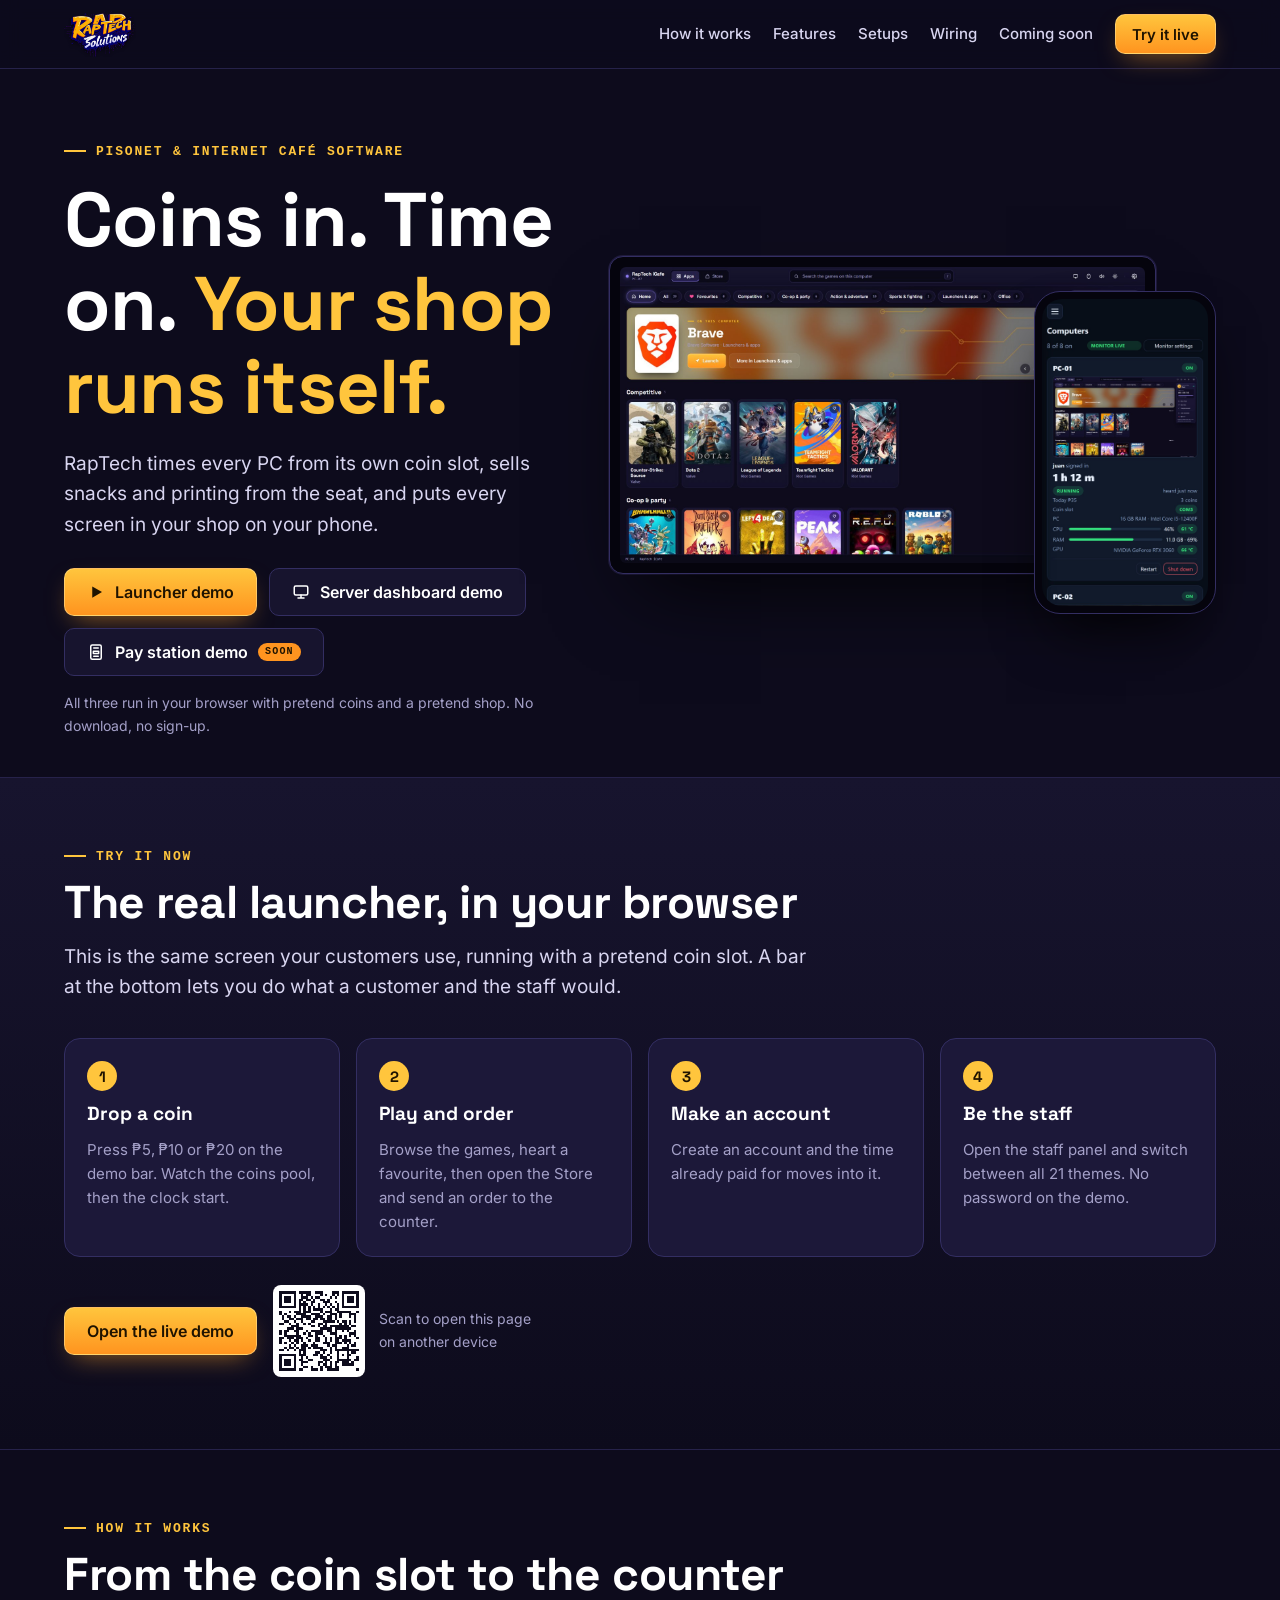
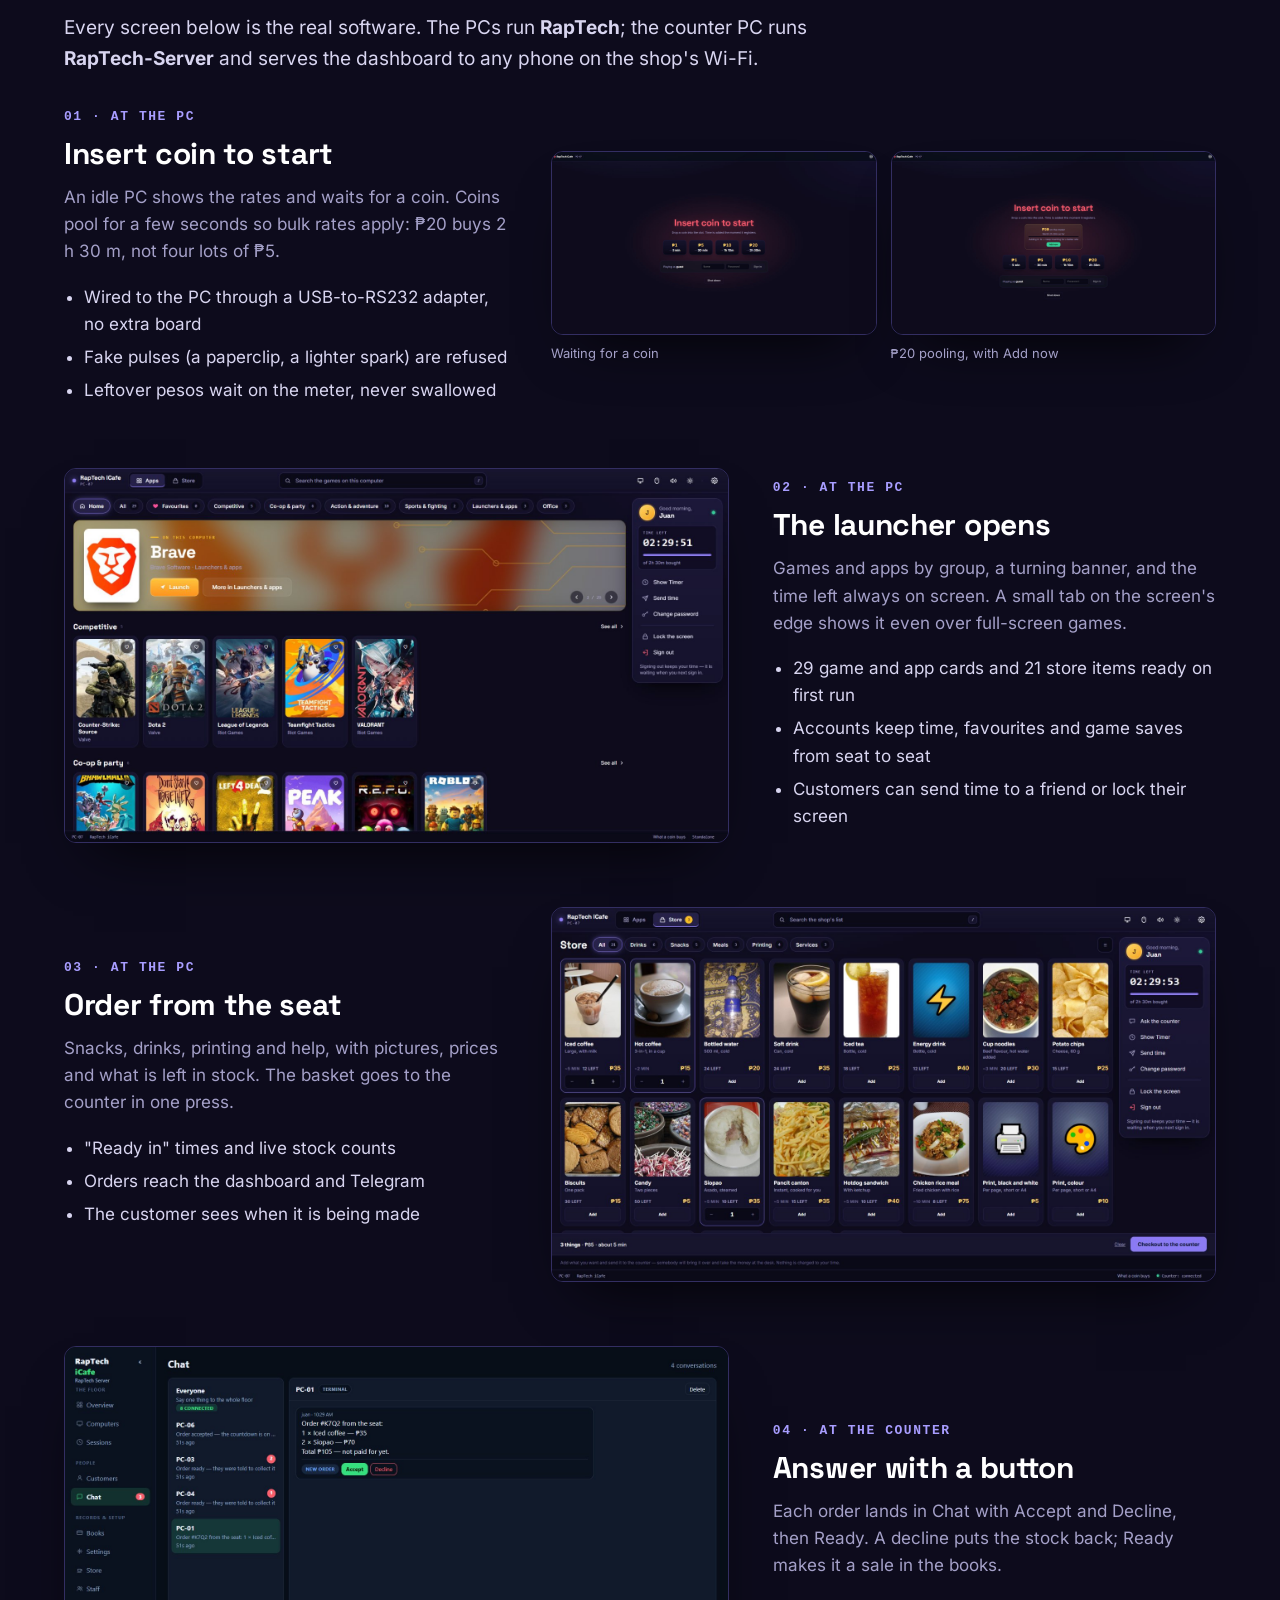
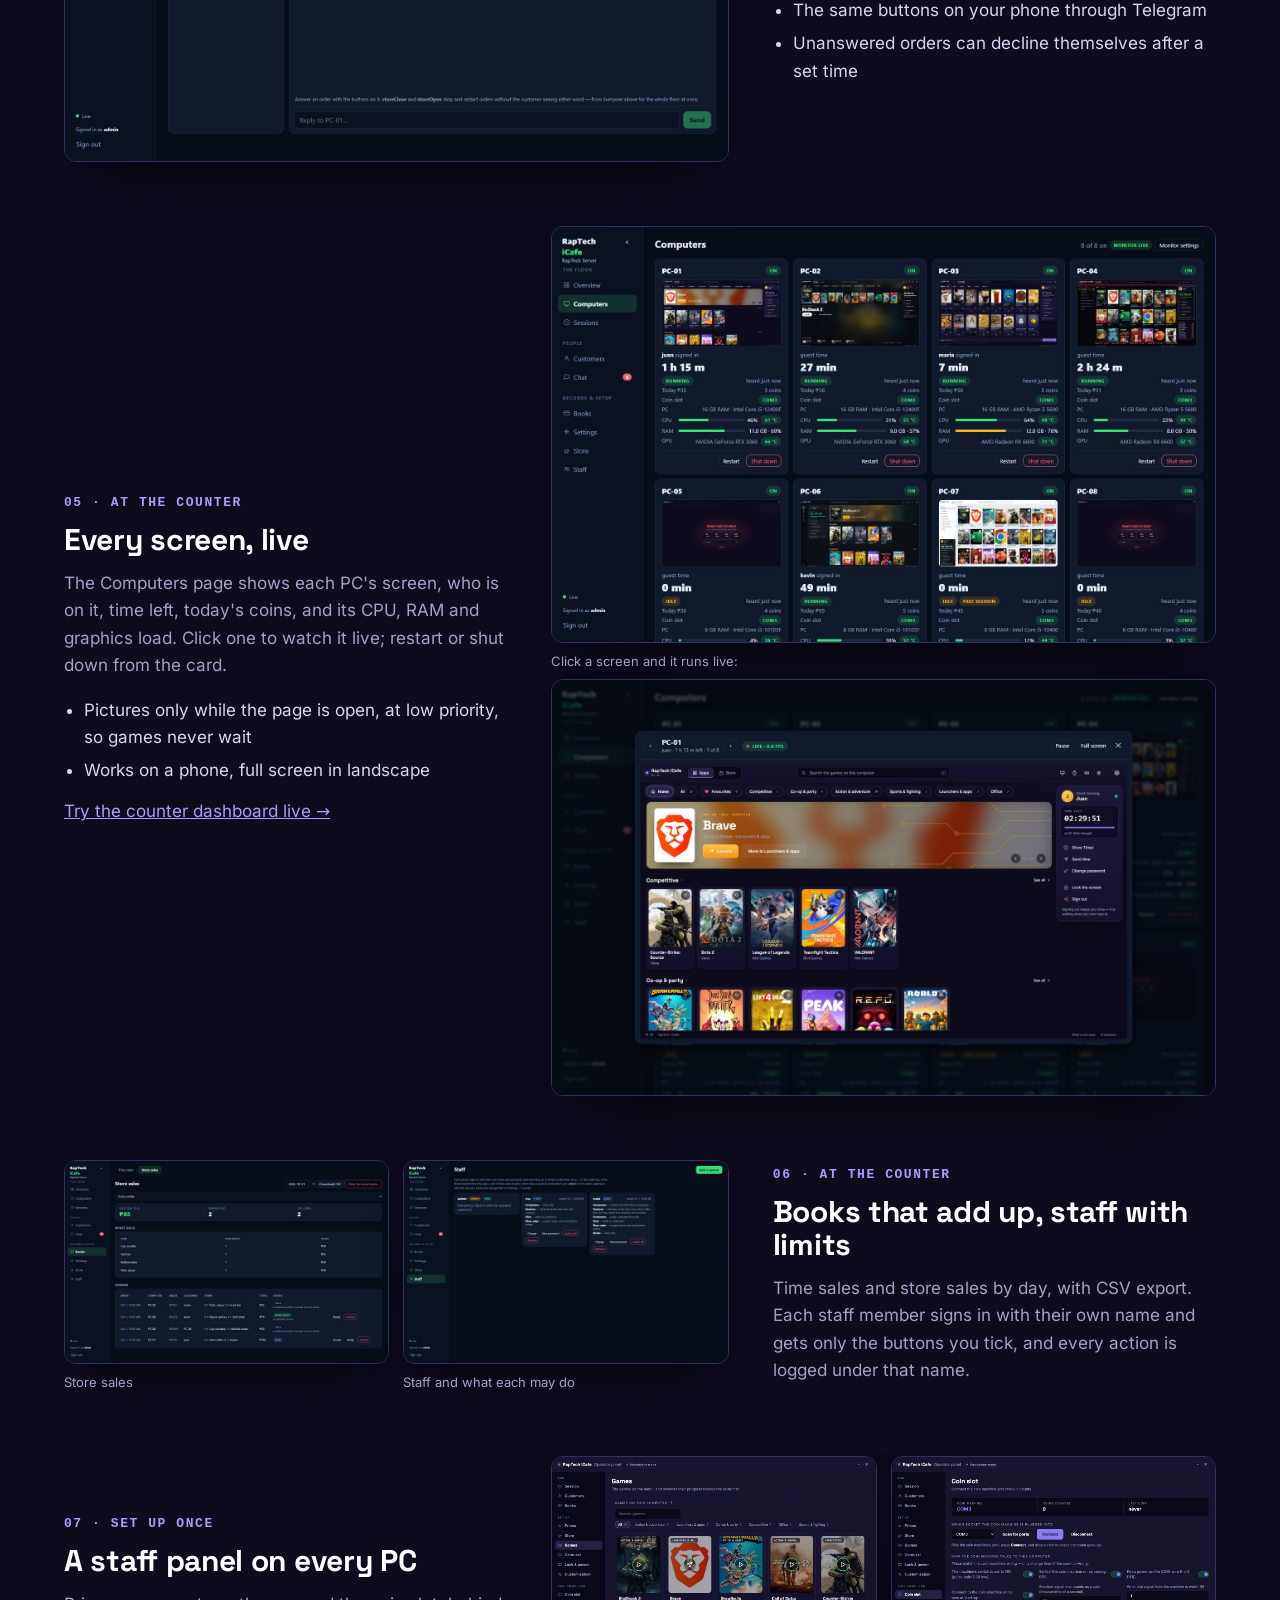
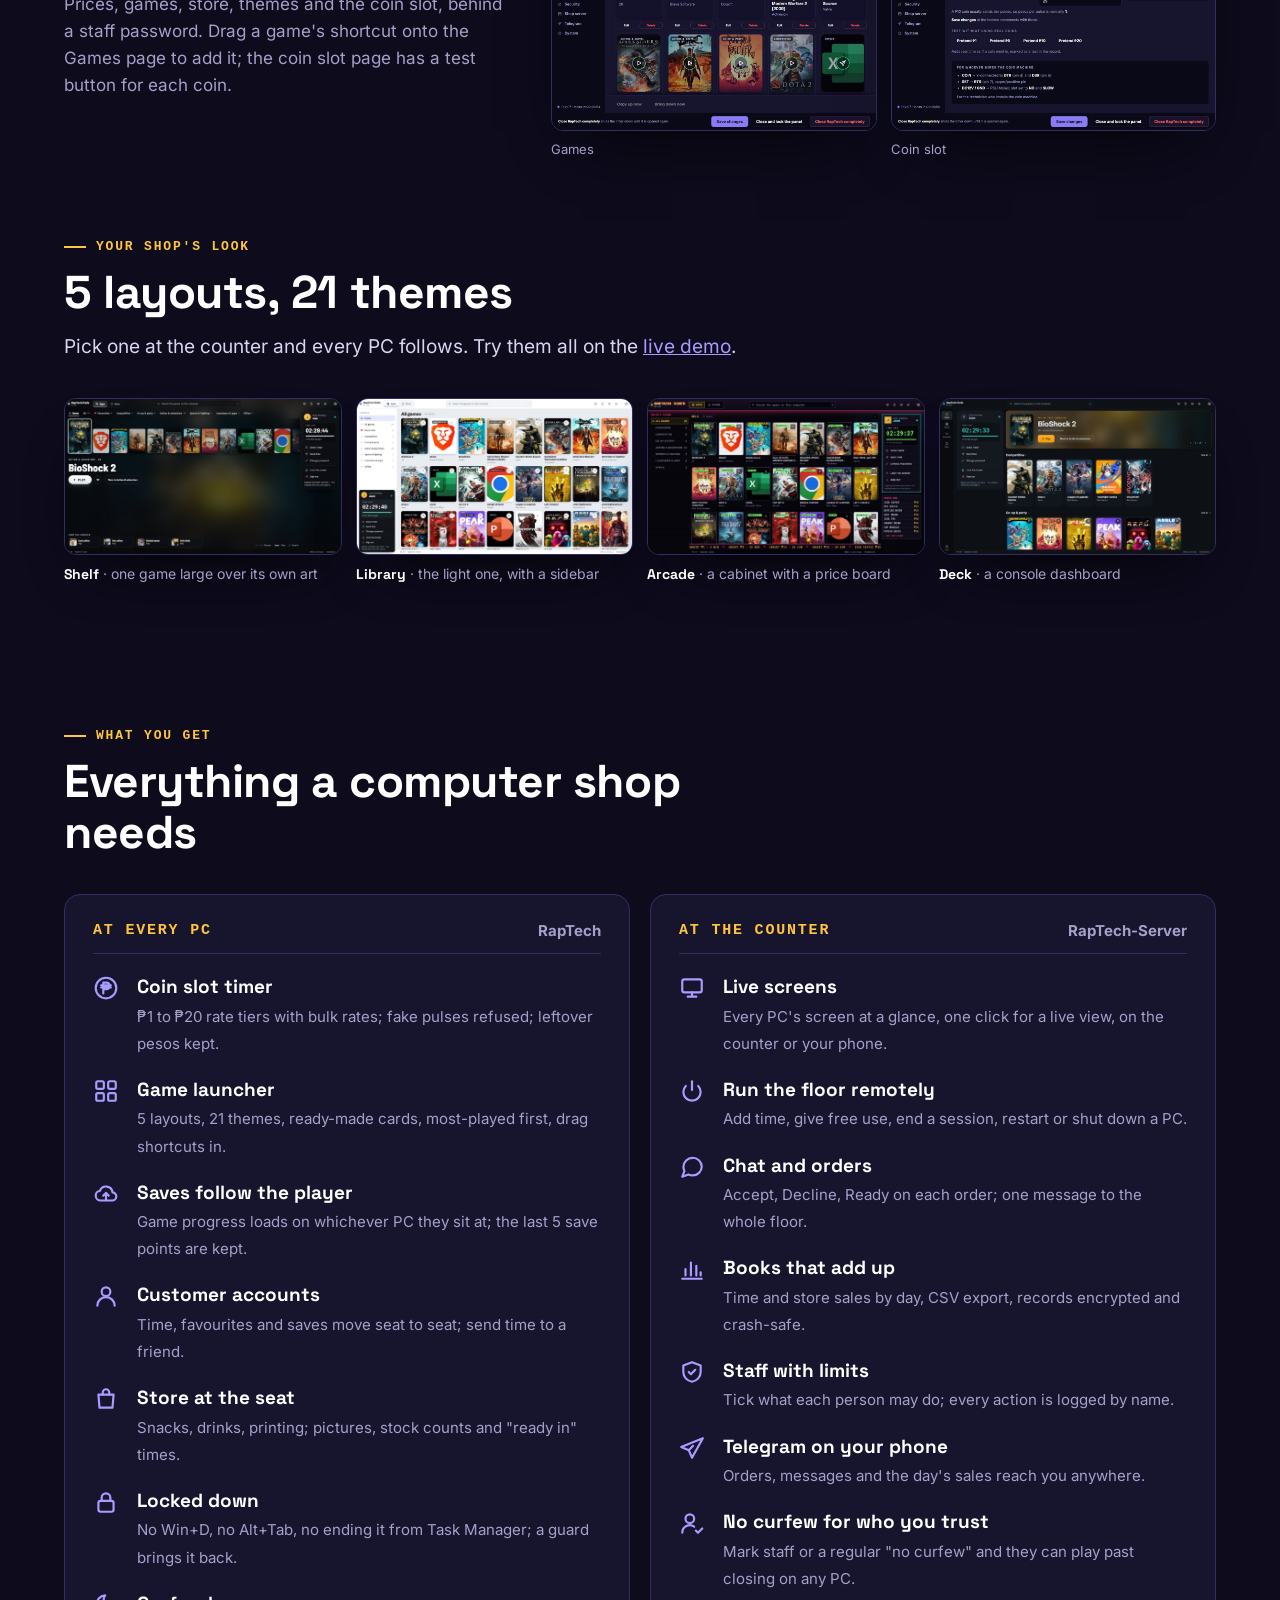
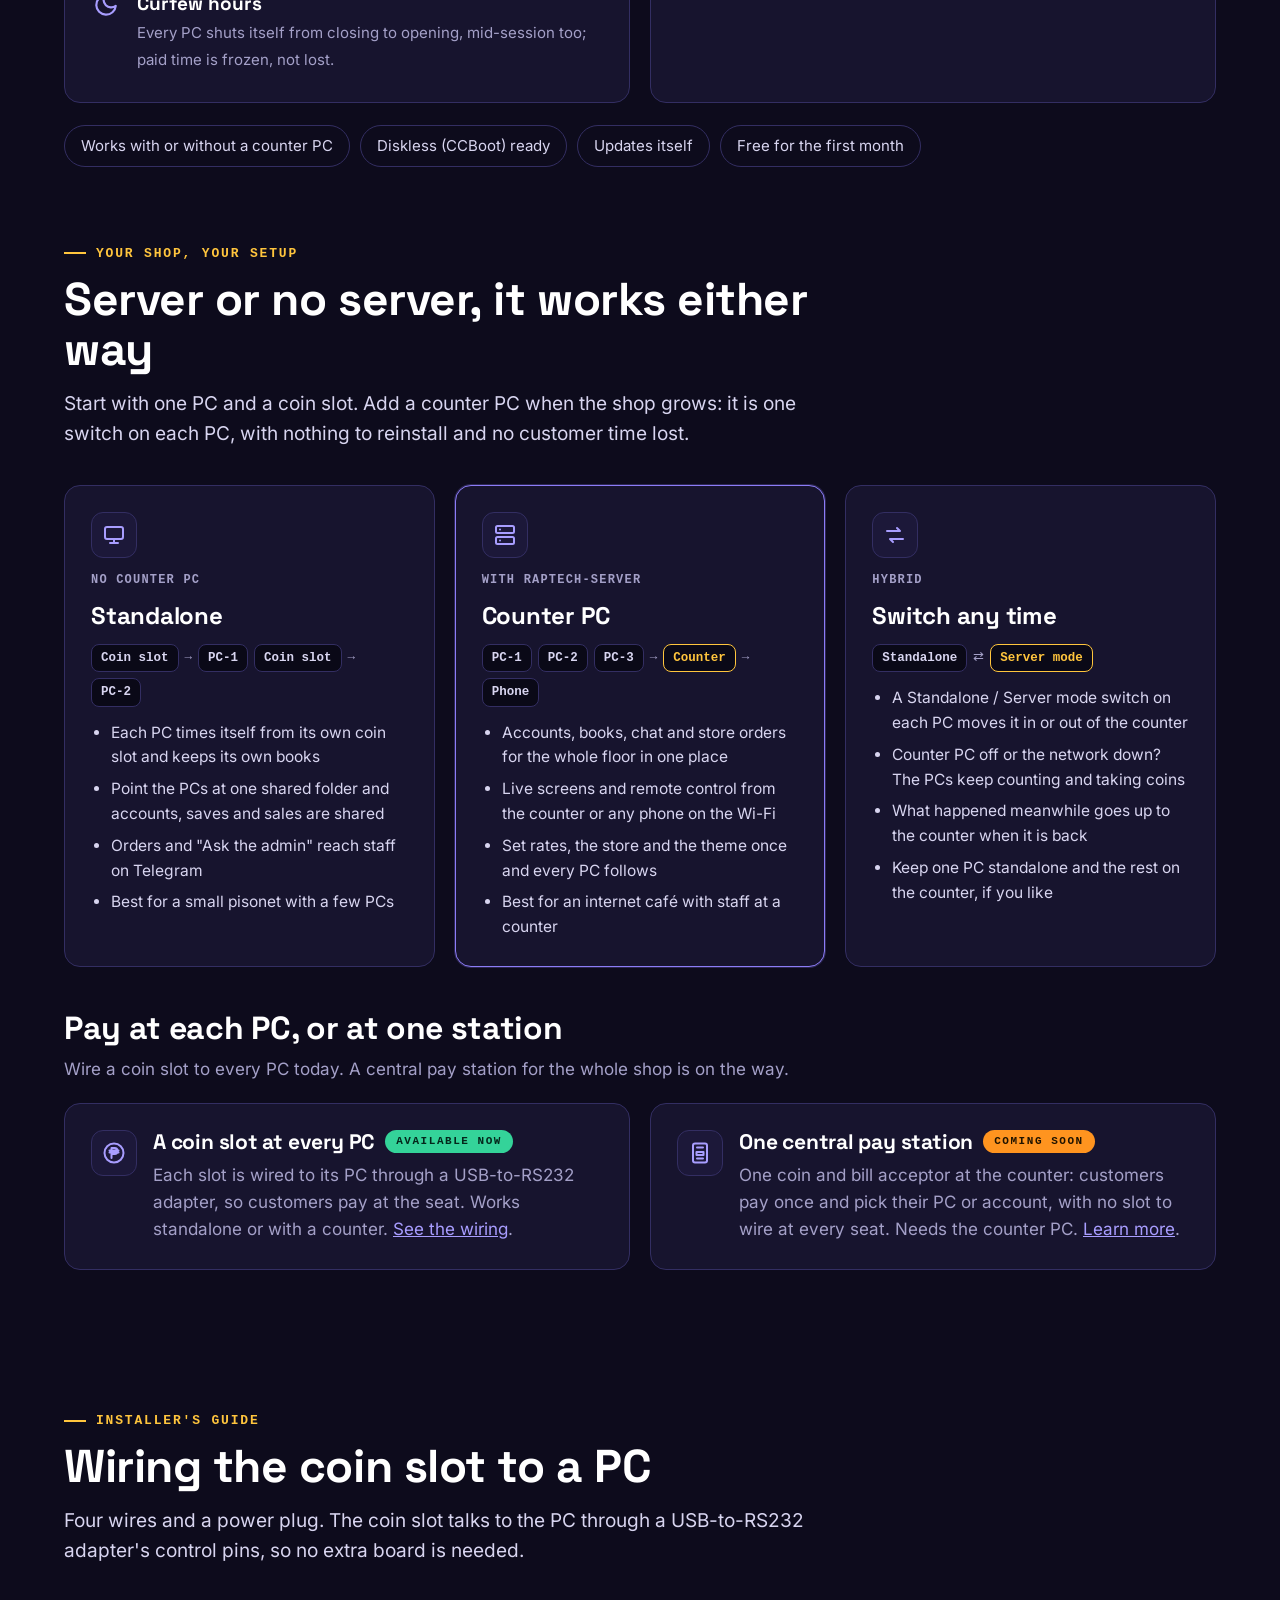
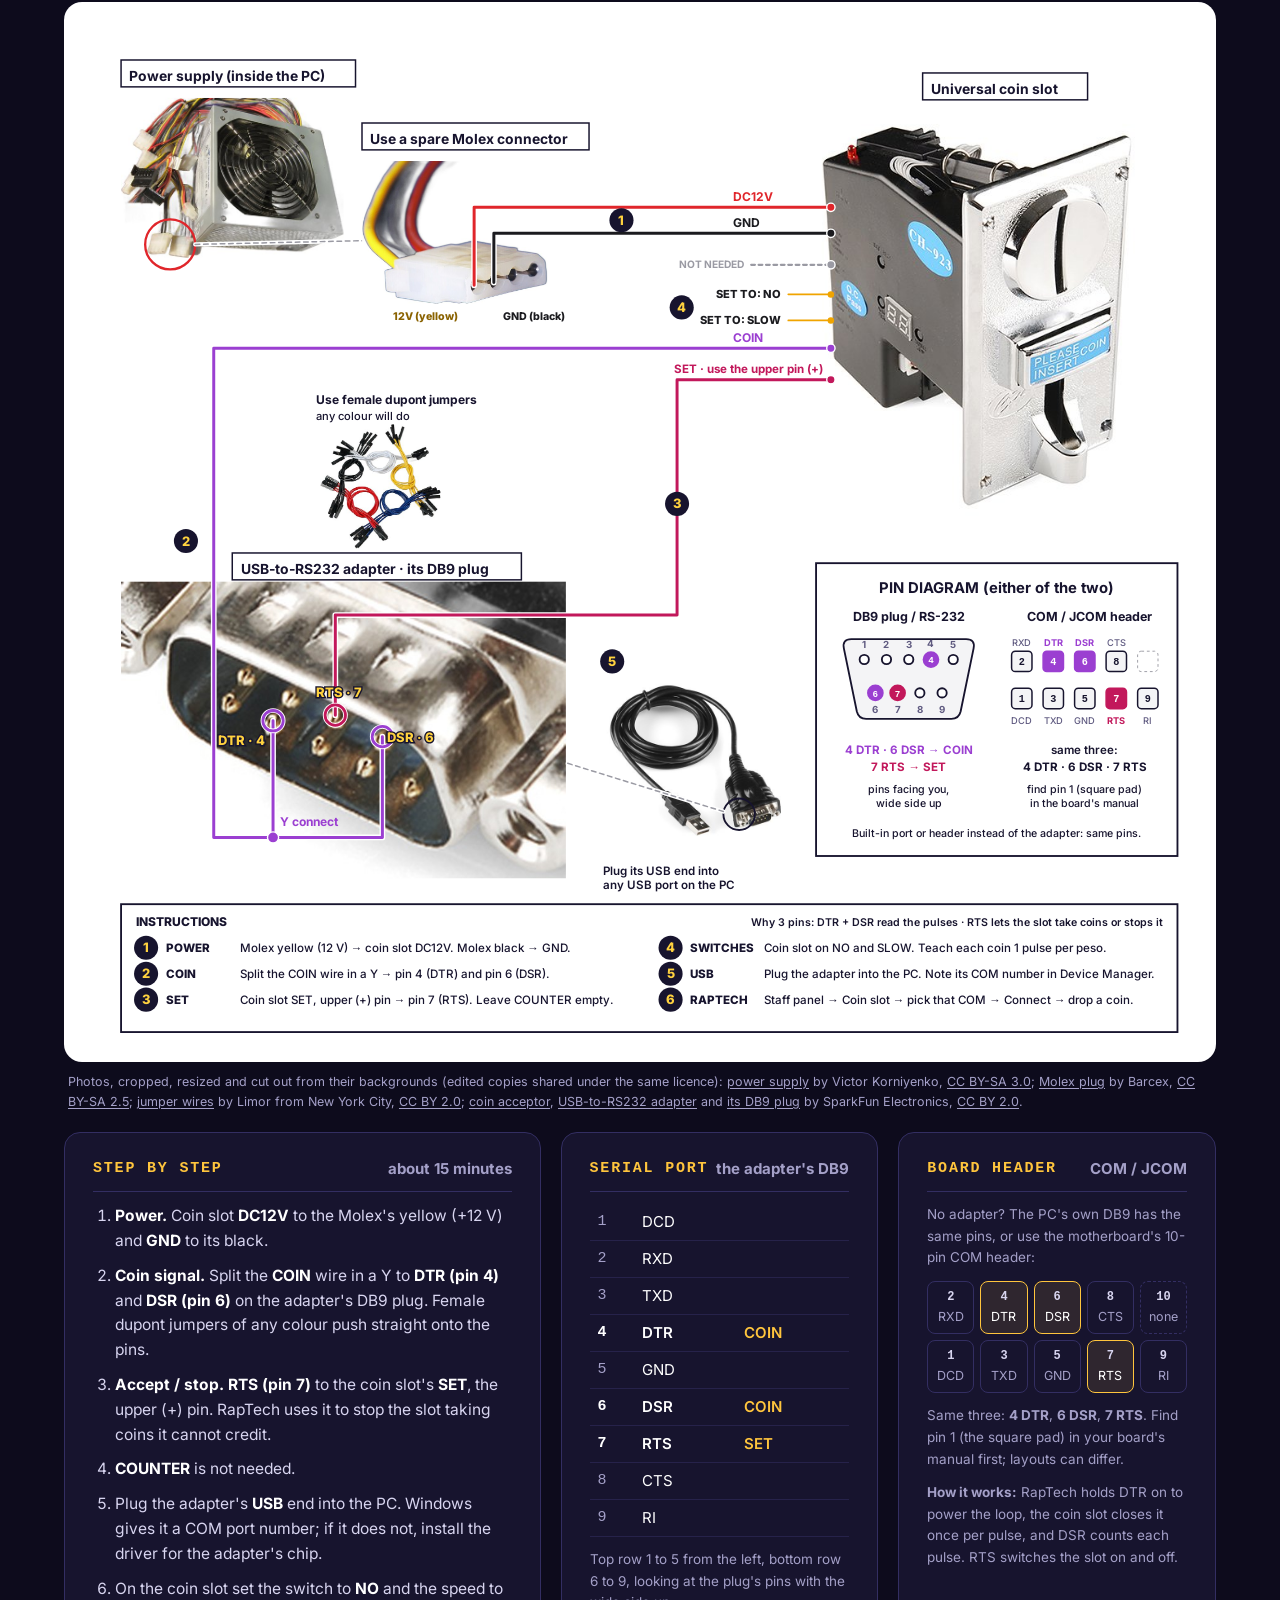
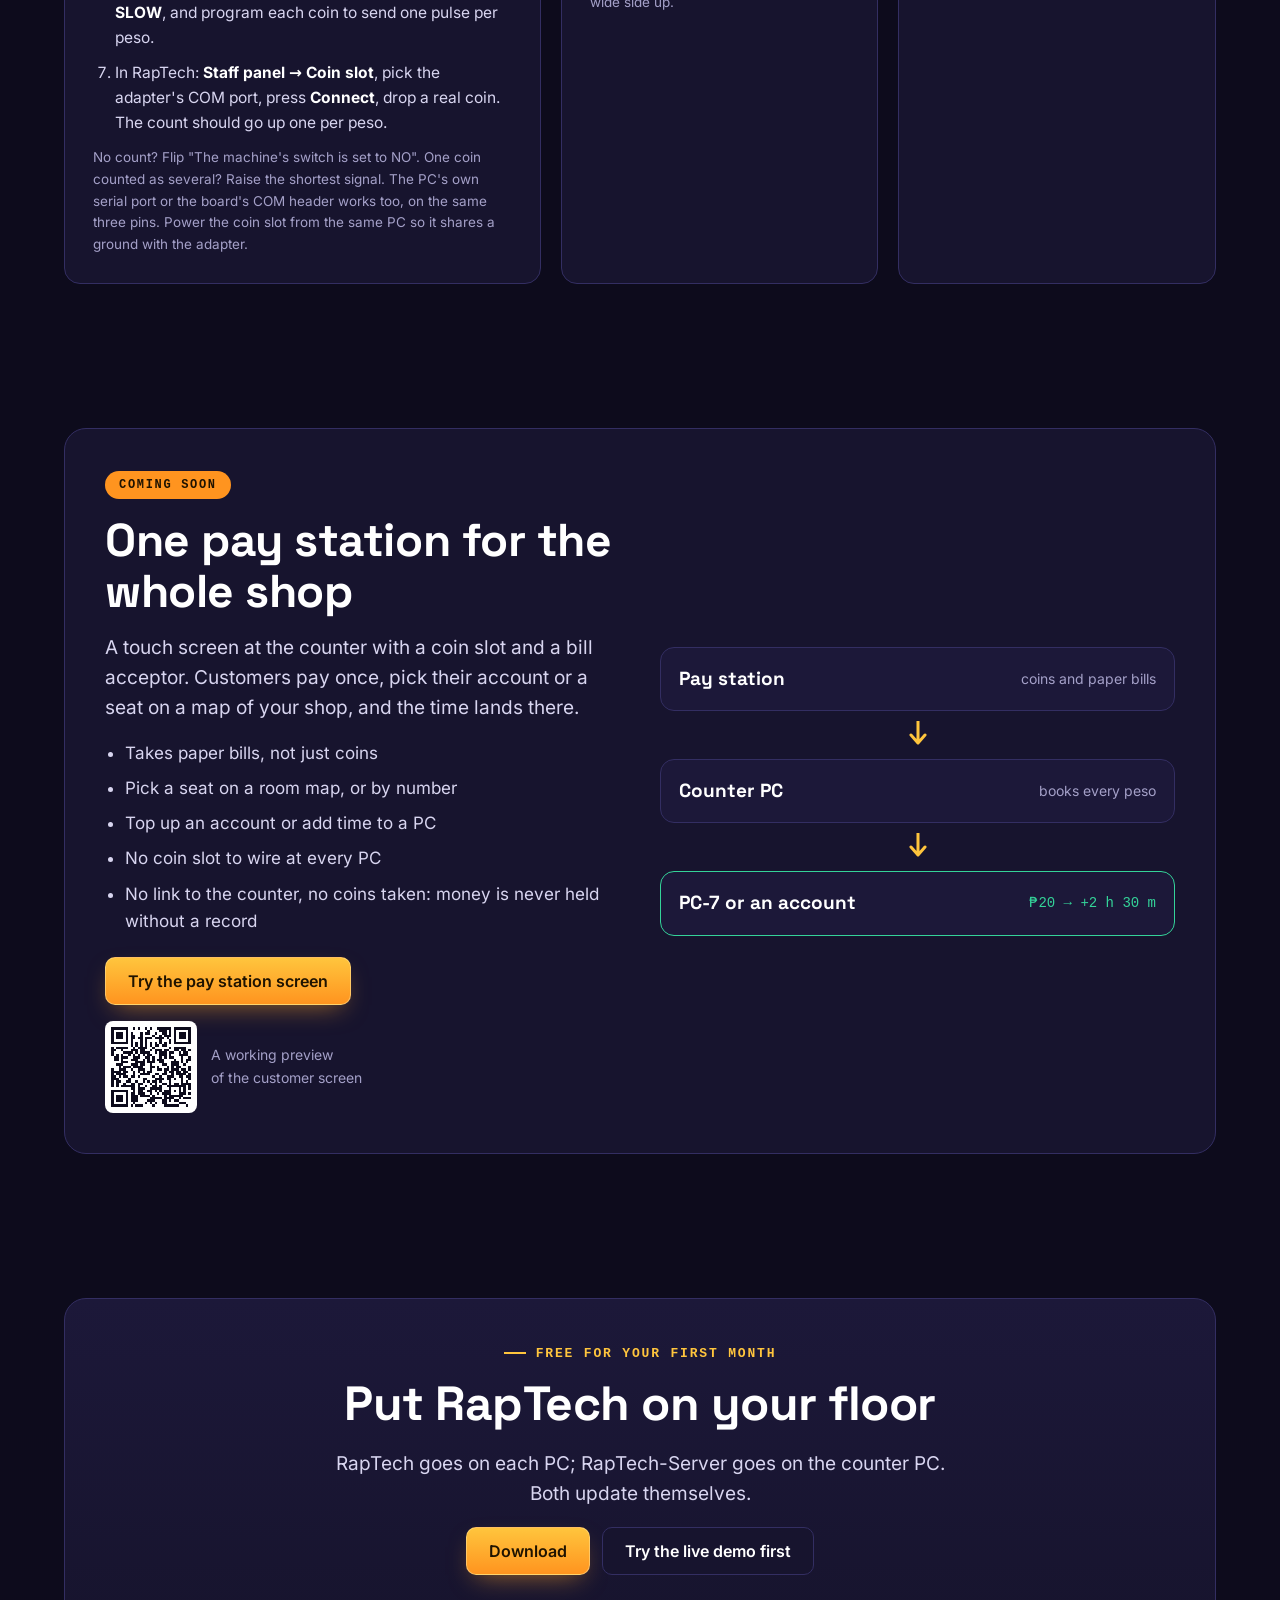
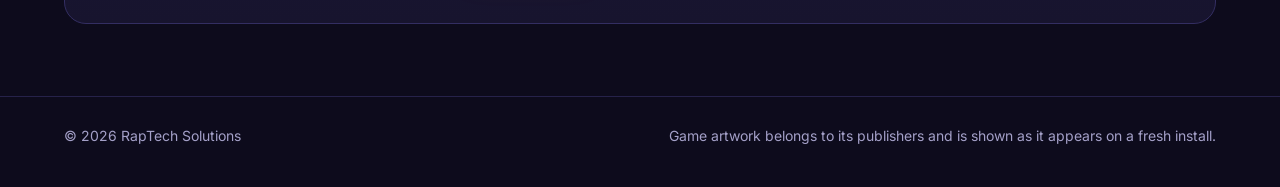
==== index.html @ c525d6e7 "Show the power supply and number the steps on the wiring diagram The diagram copies the PC timer she" ====
<!doctype html>
<html lang="en">
<head>
<meta charset="utf-8">
<meta name="viewport" content="width=device-width, initial-scale=1">
<title>RapTech: pisonet and internet café software</title>
<meta name="description" content="Coin-slot timer, game launcher, seat-side store and a live counter dashboard for pisonet and internet café shops. Try the launcher in your browser.">
<meta property="og:title" content="RapTech: coins in, time on, your shop runs itself">
<meta property="og:description" content="Coin-slot timer, game launcher, seat-side store and a live counter dashboard for computer shops. Try it in your browser.">
<meta property="og:image" content="https://ralph313-creator.github.io/RapTech-Demo/assets/modern-home.jpg">
<meta name="theme-color" content="#0d0b1c">
<link rel="icon" href="assets/raptech-logo.png">
<style>
@font-face { font-family: "Space Grotesk"; src: url("fonts/space-grotesk-v22-latin-variable.woff2") format("woff2"); font-weight: 300 700; font-display: swap; }
@font-face { font-family: "Inter"; src: url("fonts/inter-v20-latin-variable.woff2") format("woff2"); font-weight: 100 900; font-display: swap; }

/* The launcher's Modern theme, token for token (theme-modern.css). */
:root {
  --bg: #0d0b1c;
  --raised: #17142e;
  --panel: #1c1839;
  --sunken: #0a0917;
  --line: #26224a;
  --line-bright: #332e62;
  --text: #ffffff;
  --soft: #d8d5f0;
  --dim: #a4a0c8;
  --accent: #8b7cf6;
  --accent-bright: #a89dff;
  --ok: #34d399;
  --cta-top: #ffc53d;
  --cta-bottom: #ff941f;
  --cta-ink: #1f1300;
  --head: "Space Grotesk", "Segoe UI", system-ui, sans-serif;
  --body: "Inter", "Segoe UI", system-ui, sans-serif;
  --mono: "Cascadia Mono", Consolas, ui-monospace, monospace;
  --radius: 10px;
  --radius-lg: 16px;
}
* { box-sizing: border-box; }
html { scroll-behavior: smooth; }
body { margin: 0; background: var(--bg); color: var(--text); font: 17px/1.6 var(--body); -webkit-font-smoothing: antialiased; }
img { max-width: 100%; height: auto; display: block; }
a { color: var(--accent-bright); }
a:hover { color: #c7c0ff; }
h1, h2, h3 { font-family: var(--head); line-height: 1.1; margin: 0; letter-spacing: -0.01em; }
p { margin: 0; }
.wrap { max-width: 1200px; margin: 0 auto; padding: 0 24px; }
.eyebrow { font: 600 13px/1 var(--mono); letter-spacing: 0.14em; text-transform: uppercase; color: var(--cta-top); display: inline-flex; align-items: center; gap: 10px; }
.eyebrow::before { content: ""; width: 22px; height: 2px; background: var(--cta-top); }
.lead { color: var(--soft); font-size: 19px; }
.dim { color: var(--dim); }

.btn { display: inline-flex; align-items: center; gap: 10px; min-height: 48px; padding: 0 22px; border-radius: var(--radius); font: 600 16px/1 var(--body); text-decoration: none; border: 1px solid var(--line-bright); color: var(--text); background: var(--raised); }
.btn:hover { border-color: var(--accent); color: var(--text); }
.btn.cta { background: linear-gradient(180deg, var(--cta-top), var(--cta-bottom)); border-color: rgba(255, 226, 150, 0.55); color: var(--cta-ink); box-shadow: 0 10px 26px -10px rgba(255, 164, 40, 0.6); }
.btn.cta:hover { color: var(--cta-ink); filter: brightness(1.05); }
.btn svg { flex: none; }

/* header */
.top { position: sticky; top: 0; z-index: 10; background: rgba(13, 11, 28, 0.86); backdrop-filter: blur(10px); border-bottom: 1px solid var(--line); }
.top .wrap { display: flex; align-items: center; justify-content: space-between; gap: 16px; min-height: 68px; }
.brand img { height: 46px; width: auto; }
.nav { display: flex; align-items: center; gap: 22px; }
.nav a:not(.btn) { color: var(--soft); text-decoration: none; font-weight: 500; font-size: 15px; }
.nav a:not(.btn):hover { color: var(--text); }
.nav .btn { min-height: 40px; padding: 0 16px; font-size: 15px; }
@media (max-width: 860px) { .nav a:not(.btn) { display: none; } }

/* hero */
.hero { padding: 64px 0 40px; }
.hero .wrap { display: grid; grid-template-columns: minmax(0, 0.9fr) minmax(0, 1.1fr); gap: 48px; align-items: center; }
.hero h1 { font-size: clamp(44px, 6vw, 76px); font-weight: 700; margin: 18px 0 20px; }
.hero h1 span { color: var(--cta-top); }
.hero .actions { display: flex; flex-wrap: wrap; gap: 12px; margin-top: 28px; }
.hero .note { margin-top: 16px; font-size: 14px; color: var(--dim); }
.soon-chip { font: 700 10px/1 var(--mono); letter-spacing: 0.12em; text-transform: uppercase; color: var(--cta-ink); background: var(--cta-bottom); border-radius: 999px; padding: 4px 7px; }
.devices { position: relative; padding-bottom: 40px; padding-right: 60px; }
.monitor { border-radius: 14px; background: #05040d; padding: 10px; border: 1px solid var(--line-bright); box-shadow: 0 40px 80px -30px rgba(0, 0, 0, 0.9), 0 0 0 1px rgba(139, 124, 246, 0.15); }
.monitor img { border-radius: 6px; }
.phone { position: absolute; right: 0; bottom: 0; width: 30%; border-radius: 26px; background: #05040d; padding: 7px; border: 1px solid var(--line-bright); box-shadow: 0 30px 60px -20px rgba(0, 0, 0, 0.9); }
.phone img { border-radius: 20px; aspect-ratio: 412 / 760; object-fit: cover; object-position: top; }
@media (max-width: 900px) { .hero .wrap { grid-template-columns: 1fr; } .devices { padding-right: 40px; } }

/* sections */
section { padding: 72px 0; }
.section-head { max-width: 760px; margin-bottom: 36px; display: grid; gap: 14px; }
.section-head h2 { font-size: clamp(32px, 4vw, 46px); }

/* try it */
.try { background: linear-gradient(180deg, var(--raised), var(--bg)); border-top: 1px solid var(--line); border-bottom: 1px solid var(--line); }
.steps { display: grid; grid-template-columns: repeat(4, minmax(0, 1fr)); gap: 16px; counter-reset: s; }
.step { background: var(--panel); border: 1px solid var(--line-bright); border-radius: var(--radius-lg); padding: 22px; display: grid; gap: 8px; align-content: start; }
.step::before { counter-increment: s; content: counter(s); font: 700 15px/1 var(--head); color: var(--cta-ink); background: var(--cta-top); width: 30px; height: 30px; border-radius: 50%; display: grid; place-items: center; }
.step b { font-family: var(--head); font-size: 19px; }
.step span { color: var(--dim); font-size: 15px; }
.try .actions { display: flex; flex-wrap: wrap; align-items: center; gap: 16px; margin-top: 28px; }
.qr { display: flex; align-items: center; gap: 14px; color: var(--dim); font-size: 14px; }
.qr img { width: 92px; height: 92px; border-radius: 8px; background: #fff; padding: 4px; }
@media (max-width: 900px) { .steps { grid-template-columns: repeat(2, minmax(0, 1fr)); } }
@media (max-width: 520px) { .steps { grid-template-columns: 1fr; } }

/* how it works */
.flow { display: grid; gap: 64px; }
.row { display: grid; grid-template-columns: minmax(0, 0.8fr) minmax(0, 1.2fr); gap: 44px; align-items: center; }
.row.flip { grid-template-columns: minmax(0, 1.2fr) minmax(0, 0.8fr); }
.row.flip .text { order: 2; }
.row .text { display: grid; gap: 14px; }
.row h3 { font-size: 30px; }
.row .num { font: 600 13px/1 var(--mono); color: var(--accent-bright); letter-spacing: 0.12em; }
.row ul { margin: 4px 0 0; padding-left: 20px; color: var(--soft); display: grid; gap: 6px; }
.shot { border-radius: 12px; overflow: hidden; border: 1px solid var(--line-bright); background: var(--sunken); box-shadow: 0 30px 60px -30px rgba(0, 0, 0, 0.9); }
.pair { display: grid; grid-template-columns: 1fr 1fr; gap: 14px; }
.cap { font-size: 13px; color: var(--dim); margin-top: 8px; }
.side { font-family: var(--mono); font-size: 12px; letter-spacing: 0.12em; color: var(--ok); text-transform: uppercase; }
@media (max-width: 900px) { .row, .row.flip { grid-template-columns: 1fr; } .row.flip .text { order: 0; } }

/* themes */
.themes { display: grid; grid-template-columns: repeat(4, minmax(0, 1fr)); gap: 14px; }
.themes figure { margin: 0; display: grid; gap: 8px; }
.themes figcaption { font-size: 14px; color: var(--dim); }
.themes figcaption b { color: var(--text); font-family: var(--head); }
@media (max-width: 900px) { .themes { grid-template-columns: repeat(2, minmax(0, 1fr)); } }

/* features */
.cols { display: grid; grid-template-columns: 1fr 1fr; gap: 20px; }
.card { background: var(--raised); border: 1px solid var(--line-bright); border-radius: var(--radius-lg); padding: 28px; display: grid; gap: 18px; align-content: start; }
.card h3 { font-size: 15px; font-family: var(--mono); letter-spacing: 0.12em; text-transform: uppercase; color: var(--cta-top); display: flex; justify-content: space-between; border-bottom: 1px solid var(--line-bright); padding-bottom: 14px; }
.card h3 span { color: var(--dim); text-transform: none; letter-spacing: 0; font-family: var(--body); }
.feat { display: grid; grid-template-columns: 30px 1fr; gap: 14px; }
.feat svg { color: var(--accent-bright); margin-top: 3px; }
.feat b { font-family: var(--head); font-size: 19px; display: block; }
.feat span { color: var(--dim); font-size: 15px; }
.pills { display: flex; flex-wrap: wrap; gap: 10px; margin-top: 22px; }
.pill { border: 1px solid var(--line-bright); border-radius: 999px; padding: 8px 16px; font-size: 15px; color: var(--soft); }
@media (max-width: 900px) { .cols { grid-template-columns: 1fr; } }

/* setups */
.setups { display: grid; grid-template-columns: repeat(3, minmax(0, 1fr)); gap: 20px; }
.setup { background: var(--raised); border: 1px solid var(--line-bright); border-radius: var(--radius-lg); padding: 26px; display: grid; gap: 14px; align-content: start; }
.setup.pick { border-color: var(--accent); box-shadow: 0 0 0 1px rgba(139, 124, 246, 0.25); }
.setup .ico { width: 46px; height: 46px; border-radius: 12px; display: grid; place-items: center; background: var(--panel); border: 1px solid var(--line-bright); color: var(--accent-bright); }
.setup h3 { font-size: 24px; }
.setup .for { font: 600 12px/1.4 var(--mono); letter-spacing: 0.1em; text-transform: uppercase; color: var(--dim); }
.setup ul { margin: 0; padding-left: 20px; display: grid; gap: 7px; color: var(--soft); font-size: 15.5px; }
.mini { display: flex; flex-wrap: wrap; align-items: center; gap: 6px; font: 600 12.5px/1 var(--mono); color: var(--soft); }
.mini i { font-style: normal; border: 1px solid var(--line-bright); background: var(--sunken); border-radius: 8px; padding: 7px 9px; }
.mini i.hub { border-color: var(--cta-top); color: var(--cta-top); }
.mini b { color: var(--dim); font-weight: 400; }
.coins { display: grid; grid-template-columns: 1fr 1fr; gap: 20px; margin-top: 20px; }
.coins .setup { grid-template-columns: 46px 1fr; column-gap: 16px; }
.coins .setup > div { display: grid; gap: 8px; align-content: start; }
.coins h3 { font-size: 21px; display: flex; flex-wrap: wrap; align-items: center; gap: 10px; }
.tag-now { display: inline-block; font: 700 11px/1 var(--mono); letter-spacing: 0.14em; color: #04261b; background: var(--ok); border-radius: 999px; padding: 6px 11px; }
.tag-soon.sm { font-size: 11px; padding: 6px 11px; }
.sub-head { margin: 44px 0 0; display: grid; gap: 10px; max-width: 760px; }
.sub-head h3 { font-size: clamp(24px, 3vw, 32px); }
@media (max-width: 960px) { .setups, .coins { grid-template-columns: 1fr; } }

/* wiring */
.paper { background: #ffffff; color: #17142e; border-radius: 18px; padding: 20px; overflow-x: auto; }
.paper svg { min-width: 760px; width: 100%; height: auto; display: block; }
.wire-grid { display: grid; grid-template-columns: 1.2fr 0.8fr 0.8fr; gap: 20px; margin-top: 20px; }
.wire-grid .card { gap: 12px; }
.wire-grid ol { margin: 0; padding-left: 22px; display: grid; gap: 10px; color: var(--soft); font-size: 15.5px; }
.wire-grid ol b { color: var(--text); }
.pins { width: 100%; border-collapse: collapse; font-size: 15px; }
.pins td { padding: 6px 8px; border-bottom: 1px solid var(--line); }
.pins td:first-child { font-family: var(--mono); color: var(--dim); width: 44px; }
.pins tr.use td { color: var(--text); font-weight: 600; }
.pins tr.use td:last-child { color: var(--cta-top); }
.jcom { display: grid; grid-template-columns: repeat(5, minmax(0, 1fr)); gap: 6px; }
.jcom div { border: 1px solid var(--line-bright); border-radius: 8px; padding: 6px 4px; text-align: center; font-size: 12.5px; color: var(--dim); }
.jcom div b { display: block; font-family: var(--mono); color: var(--soft); font-size: 12px; }
.jcom div.use { border-color: var(--cta-top); color: var(--text); background: rgba(255, 197, 61, 0.1); }
.jcom div.key { border-style: dashed; }
.small { font-size: 13.5px; color: var(--dim); }
.credit { margin: 10px 4px 0; font-size: 12.5px; }
.credit a { color: inherit; text-decoration: underline; text-underline-offset: 2px; }
@media (max-width: 960px) { .wire-grid { grid-template-columns: 1fr; } }

/* coming soon */
.soon { background: var(--raised); border: 1px solid var(--line-bright); border-radius: 22px; padding: 40px; display: grid; grid-template-columns: minmax(0, 1fr) minmax(0, 1fr); gap: 40px; align-items: center; }
.tag-soon { display: inline-block; font: 700 12px/1 var(--mono); letter-spacing: 0.14em; color: var(--cta-ink); background: var(--cta-bottom); border-radius: 999px; padding: 8px 14px; }
.soon ul { margin: 0; padding-left: 20px; display: grid; gap: 8px; color: var(--soft); }
.chain { display: grid; gap: 10px; }
.chain .node { background: var(--panel); border: 1px solid var(--line-bright); border-radius: 14px; padding: 16px 18px; display: flex; justify-content: space-between; align-items: center; gap: 12px; }
.chain .node b { font-family: var(--head); font-size: 19px; }
.chain .node span { color: var(--dim); font-size: 14px; text-align: right; }
.chain .node.end { border-color: var(--ok); }
.chain .node.end span { color: var(--ok); font-family: var(--mono); }
.chain .arrow { justify-self: center; color: var(--cta-top); }
@media (max-width: 900px) { .soon { grid-template-columns: 1fr; padding: 26px; } }

/* get it */
.get { text-align: center; }
.get .box { background: linear-gradient(180deg, var(--panel), var(--raised)); border: 1px solid var(--line-bright); border-radius: 22px; padding: 48px 24px; display: grid; gap: 18px; justify-items: center; }
.get h2 { font-size: clamp(32px, 4vw, 48px); }
.get .actions { display: flex; flex-wrap: wrap; gap: 12px; justify-content: center; }
footer { border-top: 1px solid var(--line); padding: 28px 0 40px; color: var(--dim); font-size: 14px; }
footer .wrap { display: flex; flex-wrap: wrap; justify-content: space-between; gap: 12px; }
</style>
</head>
<body>

<header class="top">
  <div class="wrap">
    <a class="brand" href="#" aria-label="RapTech Solutions, home"><img src="assets/raptech-logo.png" alt="RapTech Solutions" width="564" height="360"></a>
    <nav class="nav" aria-label="Sections">
      <a href="#how">How it works</a>
      <a href="#features">Features</a>
      <a href="#setup">Setups</a>
      <a href="#wiring">Wiring</a>
      <a href="#soon">Coming soon</a>
      <a class="btn cta" href="launcher/">Try it live</a>
    </nav>
  </div>
</header>

<main>
<section class="hero">
  <div class="wrap">
    <div>
      <span class="eyebrow">Pisonet &amp; internet café software</span>
      <h1>Coins in. Time on. <span>Your shop runs itself.</span></h1>
      <p class="lead">RapTech times every PC from its own coin slot, sells snacks and printing from the seat, and puts every screen in your shop on your phone.</p>
      <div class="actions">
        <a class="btn cta" href="launcher/">
          <svg width="18" height="18" viewBox="0 0 24 24" fill="currentColor" aria-hidden="true"><path d="M7 4.5v15l13-7.5z"></path></svg>
          Launcher demo
        </a>
        <a class="btn" href="dashboard/">
          <svg width="18" height="18" viewBox="0 0 24 24" fill="none" stroke="currentColor" stroke-width="2" stroke-linecap="round" stroke-linejoin="round" aria-hidden="true"><rect x="3" y="4" width="18" height="12" rx="2"></rect><path d="M8 20h8M12 16v4"></path></svg>
          Server dashboard demo
        </a>
        <a class="btn" href="paystation/">
          <svg width="18" height="18" viewBox="0 0 24 24" fill="none" stroke="currentColor" stroke-width="2" stroke-linecap="round" stroke-linejoin="round" aria-hidden="true"><rect x="5" y="2.5" width="14" height="19" rx="2"></rect><path d="M9 6.5h6M9 17.5h6M8.5 11h7v3h-7z"></path></svg>
          Pay station demo <span class="soon-chip">soon</span>
        </a>
      </div>
      <p class="note">All three run in your browser with pretend coins and a pretend shop. No download, no sign-up.</p>
    </div>
    <div class="devices">
      <div class="monitor"><img src="assets/modern-home.jpg" alt="The RapTech launcher on a customer's PC: games by group, the time left and the account panel" width="1600" height="900"></div>
      <div class="phone"><img src="assets/phone-computers.jpg" alt="The counter dashboard on a phone, showing PC-01's screen, time left and load" width="824" height="1800"></div>
    </div>
  </div>
</section>

<section class="try" id="try">
  <div class="wrap">
    <div class="section-head">
      <span class="eyebrow">Try it now</span>
      <h2>The real launcher, in your browser</h2>
      <p class="lead">This is the same screen your customers use, running with a pretend coin slot. A bar at the bottom lets you do what a customer and the staff would.</p>
    </div>
    <div class="steps">
      <div class="step"><b>Drop a coin</b><span>Press ₱5, ₱10 or ₱20 on the demo bar. Watch the coins pool, then the clock start.</span></div>
      <div class="step"><b>Play and order</b><span>Browse the games, heart a favourite, then open the Store and send an order to the counter.</span></div>
      <div class="step"><b>Make an account</b><span>Create an account and the time already paid for moves into it.</span></div>
      <div class="step"><b>Be the staff</b><span>Open the staff panel and switch between all 21 themes. No password on the demo.</span></div>
    </div>
    <div class="actions">
      <a class="btn cta" href="launcher/">Open the live demo</a>
      <div class="qr"><img src="assets/qr-demo.svg" alt="QR code for this page" width="92" height="92"><span>Scan to open this page<br>on another device</span></div>
    </div>
  </div>
</section>

<section id="how">
  <div class="wrap">
    <div class="section-head">
      <span class="eyebrow">How it works</span>
      <h2>From the coin slot to the counter</h2>
      <p class="lead">Every screen below is the real software. The PCs run <b>RapTech</b>; the counter PC runs <b>RapTech-Server</b> and serves the dashboard to any phone on the shop's Wi-Fi.</p>
    </div>
    <div class="flow">

      <div class="row">
        <div class="text">
          <span class="num">01 · AT THE PC</span>
          <h3>Insert coin to start</h3>
          <p class="dim">An idle PC shows the rates and waits for a coin. Coins pool for a few seconds so bulk rates apply: ₱20 buys 2 h 30 m, not four lots of ₱5.</p>
          <ul><li>Wired to the PC through a USB-to-RS232 adapter, no extra board</li><li>Fake pulses (a paperclip, a lighter spark) are refused</li><li>Leftover pesos wait on the meter, never swallowed</li></ul>
        </div>
        <div class="pair">
          <div><div class="shot"><img src="assets/modern-lock.jpg" alt="Lock screen: Insert coin to start, with the rate card" width="1600" height="900" loading="lazy"></div><p class="cap">Waiting for a coin</p></div>
          <div><div class="shot"><img src="assets/modern-pool.jpg" alt="₱20 on the meter, worth 2 h 30 m, adding in 3 s" width="1600" height="900" loading="lazy"></div><p class="cap">₱20 pooling, with Add now</p></div>
        </div>
      </div>

      <div class="row flip">
        <div class="text">
          <span class="num">02 · AT THE PC</span>
          <h3>The launcher opens</h3>
          <p class="dim">Games and apps by group, a turning banner, and the time left always on screen. A small tab on the screen's edge shows it even over full-screen games.</p>
          <ul><li>29 game and app cards and 21 store items ready on first run</li><li>Accounts keep time, favourites and game saves from seat to seat</li><li>Customers can send time to a friend or lock their screen</li></ul>
        </div>
        <div class="shot"><img src="assets/modern-home.jpg" alt="Launcher home with the account panel showing 02:29:57 left" width="1600" height="900" loading="lazy"></div>
      </div>

      <div class="row">
        <div class="text">
          <span class="num">03 · AT THE PC</span>
          <h3>Order from the seat</h3>
          <p class="dim">Snacks, drinks, printing and help, with pictures, prices and what is left in stock. The basket goes to the counter in one press.</p>
          <ul><li>"Ready in" times and live stock counts</li><li>Orders reach the dashboard and Telegram</li><li>The customer sees when it is being made</li></ul>
        </div>
        <div class="shot"><img src="assets/modern-store.jpg" alt="The store with Iced coffee and Siopao in the basket, Checkout to the counter" width="1600" height="900" loading="lazy"></div>
      </div>

      <div class="row flip">
        <div class="text">
          <span class="num">04 · AT THE COUNTER</span>
          <h3>Answer with a button</h3>
          <p class="dim">Each order lands in Chat with Accept and Decline, then Ready. A decline puts the stock back; Ready makes it a sale in the books.</p>
          <ul><li>The same buttons on your phone through Telegram</li><li>Unanswered orders can decline themselves after a set time</li></ul>
        </div>
        <div class="shot"><img src="assets/dash-chat-order.jpg" alt="Dashboard chat with order K7Q2 and Accept and Decline buttons" width="1600" height="1000" loading="lazy"></div>
      </div>

      <div class="row">
        <div class="text">
          <span class="num">05 · AT THE COUNTER</span>
          <h3>Every screen, live</h3>
          <p class="dim">The Computers page shows each PC's screen, who is on it, time left, today's coins, and its CPU, RAM and graphics load. Click one to watch it live; restart or shut down from the card.</p>
          <ul><li>Pictures only while the page is open, at low priority, so games never wait</li><li>Works on a phone, full screen in landscape</li></ul>
          <p><a href="dashboard/">Try the counter dashboard live &rarr;</a></p>
        </div>
        <div>
          <div class="shot"><img src="assets/dash-computers.jpg" alt="Computers page: eight PCs with their screens, time left and load bars" width="1600" height="1000" loading="lazy"></div>
          <p class="cap">Click a screen and it runs live:</p>
          <div class="shot" style="margin-top:8px"><img src="assets/dash-live.jpg" alt="Live view of PC-01" width="1600" height="1000" loading="lazy"></div>
        </div>
      </div>

      <div class="row flip">
        <div class="text">
          <span class="num">06 · AT THE COUNTER</span>
          <h3>Books that add up, staff with limits</h3>
          <p class="dim">Time sales and store sales by day, with CSV export. Each staff member signs in with their own name and gets only the buttons you tick, and every action is logged under that name.</p>
        </div>
        <div class="pair">
          <div><div class="shot"><img src="assets/dash-storesales.jpg" alt="Store sales: sold today, what sold, every order" width="1600" height="1000" loading="lazy"></div><p class="cap">Store sales</p></div>
          <div><div class="shot"><img src="assets/dash-staff.jpg" alt="Staff page with per-action permissions" width="1600" height="1000" loading="lazy"></div><p class="cap">Staff and what each may do</p></div>
        </div>
      </div>

      <div class="row">
        <div class="text">
          <span class="num">07 · SET UP ONCE</span>
          <h3>A staff panel on every PC</h3>
          <p class="dim">Prices, games, store, themes and the coin slot, behind a staff password. Drag a game's shortcut onto the Games page to add it; the coin slot page has a test button for each coin.</p>
        </div>
        <div class="pair">
          <div><div class="shot"><img src="assets/panel-games.jpg" alt="Staff panel Games page with game cards" width="1280" height="1080" loading="lazy"></div><p class="cap">Games</p></div>
          <div><div class="shot"><img src="assets/panel-coin-slot.jpg" alt="Staff panel Coin slot page with COM3 connected" width="1280" height="1080" loading="lazy"></div><p class="cap">Coin slot</p></div>
        </div>
      </div>

    </div>
  </div>
</section>

<section id="themes" style="padding-top: 8px">
  <div class="wrap">
    <div class="section-head">
      <span class="eyebrow">Your shop's look</span>
      <h2>5 layouts, 21 themes</h2>
      <p class="lead">Pick one at the counter and every PC follows. Try them all on the <a href="launcher/">live demo</a>.</p>
    </div>
    <div class="themes">
      <figure><div class="shot"><img src="assets/theme-shelf.jpg" alt="Shelf layout" width="1200" height="675" loading="lazy"></div><figcaption><b>Shelf</b> · one game large over its own art</figcaption></figure>
      <figure><div class="shot"><img src="assets/theme-library.jpg" alt="Library layout" width="1200" height="675" loading="lazy"></div><figcaption><b>Library</b> · the light one, with a sidebar</figcaption></figure>
      <figure><div class="shot"><img src="assets/theme-arcade.jpg" alt="Arcade layout" width="1200" height="675" loading="lazy"></div><figcaption><b>Arcade</b> · a cabinet with a price board</figcaption></figure>
      <figure><div class="shot"><img src="assets/theme-deck.jpg" alt="Deck layout" width="1200" height="675" loading="lazy"></div><figcaption><b>Deck</b> · a console dashboard</figcaption></figure>
    </div>
  </div>
</section>

<section id="features">
  <div class="wrap">
    <div class="section-head">
      <span class="eyebrow">What you get</span>
      <h2>Everything a computer shop needs</h2>
    </div>
    <div class="cols">
      <div class="card">
        <h3>At every PC <span>RapTech</span></h3>
        <div class="feat"><svg width="26" height="26" viewBox="0 0 24 24" fill="none" stroke="currentColor" stroke-width="2" stroke-linecap="round" stroke-linejoin="round" aria-hidden="true"><circle cx="12" cy="12" r="9.5"></circle><path d="M9.5 17V7h3a3 3 0 0 1 0 6h-3M7.5 9.5h9M7.5 11.5h9"></path></svg><div><b>Coin slot timer</b><span>₱1 to ₱20 rate tiers with bulk rates; fake pulses refused; leftover pesos kept.</span></div></div>
        <div class="feat"><svg width="26" height="26" viewBox="0 0 24 24" fill="none" stroke="currentColor" stroke-width="2" stroke-linecap="round" stroke-linejoin="round" aria-hidden="true"><rect x="3" y="3" width="7" height="7" rx="1.5"></rect><rect x="14" y="3" width="7" height="7" rx="1.5"></rect><rect x="3" y="14" width="7" height="7" rx="1.5"></rect><rect x="14" y="14" width="7" height="7" rx="1.5"></rect></svg><div><b>Game launcher</b><span>5 layouts, 21 themes, ready-made cards, most-played first, drag shortcuts in.</span></div></div>
        <div class="feat"><svg width="26" height="26" viewBox="0 0 24 24" fill="none" stroke="currentColor" stroke-width="2" stroke-linecap="round" stroke-linejoin="round" aria-hidden="true"><path d="M7 18a4.5 4.5 0 0 1-.6-8.96A6 6 0 0 1 18 10.5a3.75 3.75 0 0 1-.5 7.5H7z"></path><path d="M12 11v6M9.5 13.5 12 11l2.5 2.5"></path></svg><div><b>Saves follow the player</b><span>Game progress loads on whichever PC they sit at; the last 5 save points are kept.</span></div></div>
        <div class="feat"><svg width="26" height="26" viewBox="0 0 24 24" fill="none" stroke="currentColor" stroke-width="2" stroke-linecap="round" stroke-linejoin="round" aria-hidden="true"><circle cx="12" cy="8" r="4"></circle><path d="M4 21a8 8 0 0 1 16 0"></path></svg><div><b>Customer accounts</b><span>Time, favourites and saves move seat to seat; send time to a friend.</span></div></div>
        <div class="feat"><svg width="26" height="26" viewBox="0 0 24 24" fill="none" stroke="currentColor" stroke-width="2" stroke-linecap="round" stroke-linejoin="round" aria-hidden="true"><path d="M5 8h14l-1 12H6L5 8z"></path><path d="M9 8V6a3 3 0 0 1 6 0v2"></path></svg><div><b>Store at the seat</b><span>Snacks, drinks, printing; pictures, stock counts and "ready in" times.</span></div></div>
        <div class="feat"><svg width="26" height="26" viewBox="0 0 24 24" fill="none" stroke="currentColor" stroke-width="2" stroke-linecap="round" stroke-linejoin="round" aria-hidden="true"><rect x="5" y="11" width="14" height="10" rx="2"></rect><path d="M8 11V8a4 4 0 0 1 8 0v3"></path></svg><div><b>Locked down</b><span>No Win+D, no Alt+Tab, no ending it from Task Manager; a guard brings it back.</span></div></div>
        <div class="feat"><svg width="26" height="26" viewBox="0 0 24 24" fill="none" stroke="currentColor" stroke-width="2" stroke-linecap="round" stroke-linejoin="round" aria-hidden="true"><path d="M21 12.8A9 9 0 1 1 11.2 3a7 7 0 0 0 9.8 9.8z"></path></svg><div><b>Curfew hours</b><span>Every PC shuts itself from closing to opening, mid-session too; paid time is frozen, not lost.</span></div></div>
      </div>
      <div class="card">
        <h3>At the counter <span>RapTech-Server</span></h3>
        <div class="feat"><svg width="26" height="26" viewBox="0 0 24 24" fill="none" stroke="currentColor" stroke-width="2" stroke-linecap="round" stroke-linejoin="round" aria-hidden="true"><rect x="3" y="4" width="18" height="12" rx="2"></rect><path d="M8 20h8M12 16v4"></path></svg><div><b>Live screens</b><span>Every PC's screen at a glance, one click for a live view, on the counter or your phone.</span></div></div>
        <div class="feat"><svg width="26" height="26" viewBox="0 0 24 24" fill="none" stroke="currentColor" stroke-width="2" stroke-linecap="round" stroke-linejoin="round" aria-hidden="true"><path d="M12 3v8"></path><path d="M6.3 7.3a8 8 0 1 0 11.4 0"></path></svg><div><b>Run the floor remotely</b><span>Add time, give free use, end a session, restart or shut down a PC.</span></div></div>
        <div class="feat"><svg width="26" height="26" viewBox="0 0 24 24" fill="none" stroke="currentColor" stroke-width="2" stroke-linecap="round" stroke-linejoin="round" aria-hidden="true"><path d="M21 11.5a8.4 8.4 0 0 1-8.5 8.3 8.6 8.6 0 0 1-3.8-.9L3 21l2-5.3a8.2 8.2 0 0 1-.9-3.8A8.4 8.4 0 0 1 12.5 3.5a8.4 8.4 0 0 1 8.5 8z"></path></svg><div><b>Chat and orders</b><span>Accept, Decline, Ready on each order; one message to the whole floor.</span></div></div>
        <div class="feat"><svg width="26" height="26" viewBox="0 0 24 24" fill="none" stroke="currentColor" stroke-width="2" stroke-linecap="round" stroke-linejoin="round" aria-hidden="true"><path d="M3 21h18"></path><path d="M6 18v-6M11 18V6M16 18v-9M20 18v-3"></path></svg><div><b>Books that add up</b><span>Time and store sales by day, CSV export, records encrypted and crash-safe.</span></div></div>
        <div class="feat"><svg width="26" height="26" viewBox="0 0 24 24" fill="none" stroke="currentColor" stroke-width="2" stroke-linecap="round" stroke-linejoin="round" aria-hidden="true"><path d="M12 3l8 3v6c0 4.5-3.4 8.2-8 9-4.6-.8-8-4.5-8-9V6l8-3z"></path><path d="M9 12l2 2 4-4"></path></svg><div><b>Staff with limits</b><span>Tick what each person may do; every action is logged by name.</span></div></div>
        <div class="feat"><svg width="26" height="26" viewBox="0 0 24 24" fill="none" stroke="currentColor" stroke-width="2" stroke-linecap="round" stroke-linejoin="round" aria-hidden="true"><path d="M22 3 2 11l7 3 3 7 10-18z"></path><path d="M9 14l4-4"></path></svg><div><b>Telegram on your phone</b><span>Orders, messages and the day's sales reach you anywhere.</span></div></div>
        <div class="feat"><svg width="26" height="26" viewBox="0 0 24 24" fill="none" stroke="currentColor" stroke-width="2" stroke-linecap="round" stroke-linejoin="round" aria-hidden="true"><circle cx="10" cy="8" r="4"></circle><path d="M3 21a7 7 0 0 1 11-5.7"></path><path d="M15.5 19l2 2 4-4"></path></svg><div><b>No curfew for who you trust</b><span>Mark staff or a regular "no curfew" and they can play past closing on any PC.</span></div></div>
      </div>
    </div>
    <div class="pills">
      <span class="pill">Works with or without a counter PC</span>
      <span class="pill">Diskless (CCBoot) ready</span>
      <span class="pill">Updates itself</span>
      <span class="pill">Free for the first month</span>
    </div>
  </div>
</section>

<section id="setup" style="padding-top: 8px">
  <div class="wrap">
    <div class="section-head">
      <span class="eyebrow">Your shop, your setup</span>
      <h2>Server or no server, it works either way</h2>
      <p class="lead">Start with one PC and a coin slot. Add a counter PC when the shop grows: it is one switch on each PC, with nothing to reinstall and no customer time lost.</p>
    </div>
    <div class="setups">
      <div class="setup">
        <span class="ico"><svg width="24" height="24" viewBox="0 0 24 24" fill="none" stroke="currentColor" stroke-width="2" stroke-linecap="round" stroke-linejoin="round" aria-hidden="true"><rect x="3" y="4" width="18" height="12" rx="2"></rect><path d="M8 20h8M12 16v4"></path></svg></span>
        <span class="for">No counter PC</span>
        <h3>Standalone</h3>
        <div class="mini" aria-label="Each PC with its own coin slot"><i>Coin slot</i><b>→</b><i>PC-1</i> <i>Coin slot</i><b>→</b><i>PC-2</i></div>
        <ul>
          <li>Each PC times itself from its own coin slot and keeps its own books</li>
          <li>Point the PCs at one shared folder and accounts, saves and sales are shared</li>
          <li>Orders and "Ask the admin" reach staff on Telegram</li>
          <li>Best for a small pisonet with a few PCs</li>
        </ul>
      </div>
      <div class="setup pick">
        <span class="ico"><svg width="24" height="24" viewBox="0 0 24 24" fill="none" stroke="currentColor" stroke-width="2" stroke-linecap="round" stroke-linejoin="round" aria-hidden="true"><rect x="3" y="3" width="18" height="7" rx="1.5"></rect><rect x="3" y="14" width="18" height="7" rx="1.5"></rect><path d="M7 6.5h.01M7 17.5h.01"></path></svg></span>
        <span class="for">With RapTech-Server</span>
        <h3>Counter PC</h3>
        <div class="mini" aria-label="Every PC linked to the counter PC, which a phone can open"><i>PC-1</i> <i>PC-2</i> <i>PC-3</i><b>→</b><i class="hub">Counter</i><b>→</b><i>Phone</i></div>
        <ul>
          <li>Accounts, books, chat and store orders for the whole floor in one place</li>
          <li>Live screens and remote control from the counter or any phone on the Wi-Fi</li>
          <li>Set rates, the store and the theme once and every PC follows</li>
          <li>Best for an internet café with staff at a counter</li>
        </ul>
      </div>
      <div class="setup">
        <span class="ico"><svg width="24" height="24" viewBox="0 0 24 24" fill="none" stroke="currentColor" stroke-width="2" stroke-linecap="round" stroke-linejoin="round" aria-hidden="true"><path d="M4 8h13l-3-3M20 16H7l3 3"></path></svg></span>
        <span class="for">Hybrid</span>
        <h3>Switch any time</h3>
        <div class="mini" aria-label="One switch on each PC between Standalone and Server mode"><i>Standalone</i><b>⇄</b><i class="hub">Server mode</i></div>
        <ul>
          <li>A Standalone / Server mode switch on each PC moves it in or out of the counter</li>
          <li>Counter PC off or the network down? The PCs keep counting and taking coins</li>
          <li>What happened meanwhile goes up to the counter when it is back</li>
          <li>Keep one PC standalone and the rest on the counter, if you like</li>
        </ul>
      </div>
    </div>

    <div class="sub-head">
      <h3>Pay at each PC, or at one station</h3>
      <p class="dim">Wire a coin slot to every PC today. A central pay station for the whole shop is on the way.</p>
    </div>
    <div class="coins">
      <div class="setup">
        <span class="ico"><svg width="24" height="24" viewBox="0 0 24 24" fill="none" stroke="currentColor" stroke-width="2" stroke-linecap="round" stroke-linejoin="round" aria-hidden="true"><circle cx="12" cy="12" r="9.5"></circle><path d="M9.5 17V7h3a3 3 0 0 1 0 6h-3M7.5 9.5h9M7.5 11.5h9"></path></svg></span>
        <div>
          <h3>A coin slot at every PC <span class="tag-now">AVAILABLE NOW</span></h3>
          <p class="dim">Each slot is wired to its PC through a USB-to-RS232 adapter, so customers pay at the seat. Works standalone or with a counter. <a href="#wiring">See the wiring</a>.</p>
        </div>
      </div>
      <div class="setup">
        <span class="ico"><svg width="24" height="24" viewBox="0 0 24 24" fill="none" stroke="currentColor" stroke-width="2" stroke-linecap="round" stroke-linejoin="round" aria-hidden="true"><rect x="5" y="2.5" width="14" height="19" rx="2"></rect><path d="M9 6.5h6M9 17.5h6M8.5 11h7v3h-7z"></path></svg></span>
        <div>
          <h3>One central pay station <span class="tag-soon sm">COMING SOON</span></h3>
          <p class="dim">One coin and bill acceptor at the counter: customers pay once and pick their PC or account, with no slot to wire at every seat. Needs the counter PC. <a href="#soon">Learn more</a>.</p>
        </div>
      </div>
    </div>
  </div>
</section>

<section id="wiring">
  <div class="wrap">
    <div class="section-head">
      <span class="eyebrow">Installer's guide</span>
      <h2>Wiring the coin slot to a PC</h2>
      <p class="lead">Four wires and a power plug. The coin slot talks to the PC through a USB-to-RS232 adapter's control pins, so no extra board is needed.</p>
    </div>
    <div class="paper">
      <svg viewBox="0 0 1200 1100" role="img" aria-labelledby="wd-t wd-d">
        <title id="wd-t">Coin slot wiring diagram</title>
        <desc id="wd-d">Photos of the real parts with the wires drawn between them. A spare Molex plug from the PC's own power supply (inside the PC) gives the coin slot DC12V (red, from the Molex's yellow hole) and GND (black). The coin slot's COIN wire goes to a Y connection onto pins 4 (DTR) and 6 (DSR) of a USB-to-RS232 adapter's DB9 plug, and its SET pin (the upper, positive one) goes to pin 7 (RTS). COUNTER is not needed. The coin slot's switches are set to NO and SLOW. The adapter's USB end plugs into the PC. Female dupont jumpers of any colour push onto the pins.</desc>
        <defs>
          <style>
            .t { font-family: Inter, "Segoe UI", sans-serif; fill: #17142e; }
            .h { font-family: "Space Grotesk", Inter, sans-serif; font-weight: 700; fill: #17142e; }
            .m { font-family: Consolas, ui-monospace, monospace; }
            .mut { fill: #5f5a80; }
          </style>
        </defs>
        <rect width="1200" height="1100" fill="#ffffff"/>
        <!-- the PC power supply and a spare Molex plug on one of its leads -->
        <rect x="40" y="41" width="253" height="29" fill="#ffffff" stroke="#17142e" stroke-width="1.6"/>
        <text class="t" x="49" y="64" font-size="15" font-weight="700">Power supply (inside the PC)</text>
        <image href="assets/wiring-psu.jpg" x="40" y="82" width="240" height="172.5" preserveAspectRatio="xMidYMid meet"><title>The PC's ATX power supply with its leads and Molex plugs</title></image>
        <circle cx="93" cy="240" r="27" fill="none" stroke="#e0262b" stroke-width="2.5"/>
        <path d="M120 240 L300 236" fill="none" stroke="#ffffff" stroke-width="4.6" stroke-linejoin="round" stroke-linecap="round"/>
        <path d="M120 240 L300 236" fill="none" stroke="#9a9aa3" stroke-width="1.6" stroke-linejoin="round" stroke-linecap="round" stroke-dasharray="5 4"/>
        <rect x="300" y="109" width="245" height="29" fill="#ffffff" stroke="#17142e" stroke-width="1.6"/>
        <text class="t" x="309" y="132" font-size="15" font-weight="700">Use a spare Molex connector</text>
        <image href="assets/wiring-molex.jpg" x="300" y="150" width="200" height="154" preserveAspectRatio="xMidYMid meet"><title>A Molex plug: yellow, black, black and red wires</title></image>
        <text class="t" x="404" y="322" font-size="11.5" font-weight="800" text-anchor="end" style="fill:#8a6200">12V (yellow)</text>
        <text class="t" x="452" y="322" font-size="11.5" font-weight="800" text-anchor="start" style="fill:#1b1b1f">GND (black)</text>
        <!-- the jumpers -->
        <text class="t" x="250" y="412" font-size="13" font-weight="700" text-anchor="start" style="fill:#17142e">Use female dupont jumpers</text>
        <text class="t" x="250" y="429" font-size="12" font-weight="500" text-anchor="start" style="fill:#17142e">any colour will do</text>
        <image href="assets/wiring-jumpers.jpg" x="255" y="434" width="130" height="134" preserveAspectRatio="xMidYMid meet"><title>Female-to-female dupont jumper wires</title></image>
        <!-- the coin slot -->
        <rect x="905" y="55" width="178" height="29" fill="#ffffff" stroke="#17142e" stroke-width="1.6"/>
        <text class="t" x="914" y="78" font-size="15" font-weight="700">Universal coin slot</text>
        <image href="assets/wiring-coin-slot.jpg" x="740" y="96" width="440" height="440" preserveAspectRatio="xMidYMid meet"><title>A universal multi-coin acceptor</title></image>
        <!-- the USB-to-RS232 adapter: a close-up of its DB9 plug, and the whole cable -->
        <rect x="160" y="573" width="312" height="29" fill="#ffffff" stroke="#17142e" stroke-width="1.6"/>
        <text class="t" x="169" y="596" font-size="15" font-weight="700">USB-to-RS232 adapter · its DB9 plug</text>
        <image href="assets/wiring-db9-plug.jpg" x="40" y="604" width="480" height="320" preserveAspectRatio="xMidYMid meet"><title>Close-up of the adapter's male DB9 plug and its nine pins</title></image>
        <image href="assets/wiring-usb-rs232.jpg" x="560" y="700" width="200" height="200" preserveAspectRatio="xMidYMid meet"><title>A USB-to-RS232 adapter cable</title></image>
        <circle cx="707" cy="855" r="17" fill="none" stroke="#17142e" stroke-width="2"/>
        <path d="M690 852 L522 800" fill="none" stroke="#ffffff" stroke-width="4.6" stroke-linejoin="round" stroke-linecap="round"/>
        <path d="M690 852 L522 800" fill="none" stroke="#9a9aa3" stroke-width="1.6" stroke-linejoin="round" stroke-linecap="round" stroke-dasharray="5 4"/>
        <text class="t" x="560" y="920" font-size="12.5" font-weight="600" text-anchor="start" style="fill:#17142e">Plug its USB end into</text>
        <text class="t" x="560" y="936" font-size="12.5" font-weight="600" text-anchor="start" style="fill:#17142e">any USB port on the PC</text>
        <!-- the wires -->
        <path d="M421.0 284.1 V200 H806" fill="none" stroke="#ffffff" stroke-width="6.2" stroke-linejoin="round" stroke-linecap="round"/>
        <path d="M421.0 284.1 V200 H806" fill="none" stroke="#e0262b" stroke-width="3.2" stroke-linejoin="round" stroke-linecap="round"/>
        <path d="M442.3 281.2 V228 H806" fill="none" stroke="#ffffff" stroke-width="6.2" stroke-linejoin="round" stroke-linecap="round"/>
        <path d="M442.3 281.2 V228 H806" fill="none" stroke="#1b1b1f" stroke-width="3.2" stroke-linejoin="round" stroke-linecap="round"/>
        <path d="M806 352 H140 V880 H322 V771.2" fill="none" stroke="#ffffff" stroke-width="6.2" stroke-linejoin="round" stroke-linecap="round"/>
        <path d="M806 352 H140 V880 H322 V771.2" fill="none" stroke="#9b3fd1" stroke-width="3.2" stroke-linejoin="round" stroke-linecap="round"/>
        <path d="M204 880 V754" fill="none" stroke="#ffffff" stroke-width="6.2" stroke-linejoin="round" stroke-linecap="round"/>
        <path d="M204 880 V754" fill="none" stroke="#9b3fd1" stroke-width="3.2" stroke-linejoin="round" stroke-linecap="round"/>
        <path d="M806 386 H640 V640 H271.2 V748" fill="none" stroke="#ffffff" stroke-width="6.2" stroke-linejoin="round" stroke-linecap="round"/>
        <path d="M806 386 H640 V640 H271.2 V748" fill="none" stroke="#c2185b" stroke-width="3.2" stroke-linejoin="round" stroke-linecap="round"/>
        <path d="M720 262 H806" fill="none" stroke="#ffffff" stroke-width="5.4" stroke-linejoin="round" stroke-linecap="round"/>
        <path d="M720 262 H806" fill="none" stroke="#9a9aa3" stroke-width="2.4" stroke-linejoin="round" stroke-linecap="round" stroke-dasharray="4 4"/>
        <path d="M760 294 H806" fill="none" stroke="#ffffff" stroke-width="4.8" stroke-linejoin="round" stroke-linecap="round"/>
        <path d="M760 294 H806" fill="none" stroke="#f0a400" stroke-width="1.8" stroke-linejoin="round" stroke-linecap="round"/>
        <path d="M760 322 H806" fill="none" stroke="#ffffff" stroke-width="4.8" stroke-linejoin="round" stroke-linecap="round"/>
        <path d="M760 322 H806" fill="none" stroke="#f0a400" stroke-width="1.8" stroke-linejoin="round" stroke-linecap="round"/>
        <circle cx="806" cy="200" r="4.5" fill="#e0262b" stroke="#ffffff" stroke-width="1.5"/>
        <circle cx="806" cy="228" r="4.5" fill="#1b1b1f" stroke="#ffffff" stroke-width="1.5"/>
        <circle cx="806" cy="352" r="4.5" fill="#9b3fd1" stroke="#ffffff" stroke-width="1.5"/>
        <circle cx="806" cy="262" r="4.5" fill="#9a9aa3" stroke="#ffffff" stroke-width="1.5"/>
        <circle cx="806" cy="386" r="4.5" fill="#c2185b" stroke="#ffffff" stroke-width="1.5"/>
        <circle cx="806" cy="294" r="3.5" fill="#f0a400"/>
        <circle cx="806" cy="322" r="3.5" fill="#f0a400"/>
        <circle cx="204" cy="880" r="6" fill="#9b3fd1" stroke="#ffffff" stroke-width="1.5"/>
        <text class="t" x="700" y="193" font-size="13" font-weight="700" text-anchor="start" style="fill:#e0262b">DC12V</text>
        <text class="t" x="700" y="221" font-size="13" font-weight="700" text-anchor="start" style="fill:#1b1b1f">GND</text>
        <text class="t" x="700" y="345" font-size="13" font-weight="700" text-anchor="start" style="fill:#9b3fd1">COIN</text>
        <text class="t" x="712" y="266" font-size="11" font-weight="700" text-anchor="end" style="fill:#9a9aa3">NOT NEEDED</text>
        <text class="t" x="752" y="298" font-size="12" font-weight="800" text-anchor="end" style="fill:#1b1b1f">SET TO: NO</text>
        <text class="t" x="752" y="326" font-size="12" font-weight="800" text-anchor="end" style="fill:#1b1b1f">SET TO: SLOW</text>
        <text class="t" x="798" y="379" font-size="12.5" font-weight="700" text-anchor="end" style="fill:#c2185b">SET · use the upper pin (+)</text>
        <text class="t" x="212" y="868" font-size="13" font-weight="700" text-anchor="start" style="fill:#9b3fd1">Y connect</text>
        <circle cx="204" cy="754" r="11" fill="none" stroke="#ffffff" stroke-width="5"/>
        <circle cx="204" cy="754" r="11" fill="none" stroke="#9b3fd1" stroke-width="3"/>
        <circle cx="322" cy="771.2" r="11" fill="none" stroke="#ffffff" stroke-width="5"/>
        <circle cx="322" cy="771.2" r="11" fill="none" stroke="#9b3fd1" stroke-width="3"/>
        <circle cx="271.2" cy="748" r="11" fill="none" stroke="#ffffff" stroke-width="5"/>
        <circle cx="271.2" cy="748" r="11" fill="none" stroke="#c2185b" stroke-width="3"/>
        <text class="t" x="170" y="780" font-size="14" font-weight="800" text-anchor="middle" style="fill:#ffd23f;paint-order:stroke;stroke:#17142e;stroke-width:3px">DTR · 4</text>
        <text class="t" x="352" y="777.2" font-size="14" font-weight="800" text-anchor="middle" style="fill:#ffd23f;paint-order:stroke;stroke:#17142e;stroke-width:3px">DSR · 6</text>
        <text class="t" x="275.2" y="728" font-size="14" font-weight="800" text-anchor="middle" style="fill:#ffd23f;paint-order:stroke;stroke:#17142e;stroke-width:3px">RTS · 7</text>
        <circle cx="580" cy="214" r="13" fill="#17142e"/>
        <text class="t" x="580" y="219" font-size="14" font-weight="800" text-anchor="middle" style="fill:#ffd23f">1</text>
        <circle cx="110" cy="560" r="13" fill="#17142e"/>
        <text class="t" x="110" y="565" font-size="14" font-weight="800" text-anchor="middle" style="fill:#ffd23f">2</text>
        <circle cx="640" cy="520" r="13" fill="#17142e"/>
        <text class="t" x="640" y="525" font-size="14" font-weight="800" text-anchor="middle" style="fill:#ffd23f">3</text>
        <circle cx="645" cy="308" r="13" fill="#17142e"/>
        <text class="t" x="645" y="313" font-size="14" font-weight="800" text-anchor="middle" style="fill:#ffd23f">4</text>
        <circle cx="570" cy="690" r="13" fill="#17142e"/>
        <text class="t" x="570" y="695" font-size="14" font-weight="800" text-anchor="middle" style="fill:#ffd23f">5</text>
        <!-- pin diagram: the DB9 plug face and the motherboard COM/JCOM header -->
        <rect x="790" y="584" width="390" height="316" fill="#ffffff" stroke="#17142e" stroke-width="2"/>
        <text class="t" x="985" y="616" font-size="16" font-weight="700" text-anchor="middle" style="fill:#17142e">PIN DIAGRAM (either of the two)</text>
        <text class="t" x="890" y="646" font-size="13.5" font-weight="700" text-anchor="middle" style="fill:#17142e">DB9 plug / RS-232</text>
        <text class="t" x="1085" y="646" font-size="13.5" font-weight="700" text-anchor="middle" style="fill:#17142e">COM / JCOM header</text>
        <path d="M828 666 H952 Q962 666 960 676 L946 744 Q944 752 936 752 H844 Q836 752 834 744 L820 676 Q818 666 828 666 Z" fill="#f4f4f6" stroke="#17142e" stroke-width="2"/>
        <circle cx="842" cy="688" r="5" fill="#ffffff" stroke="#17142e" stroke-width="2"/>
        <text class="t m" x="842" y="692" font-size="10" font-weight="800" text-anchor="middle" style="fill:#17142e"></text>
        <circle cx="866" cy="688" r="5" fill="#ffffff" stroke="#17142e" stroke-width="2"/>
        <text class="t m" x="866" y="692" font-size="10" font-weight="800" text-anchor="middle" style="fill:#17142e"></text>
        <circle cx="890" cy="688" r="5" fill="#ffffff" stroke="#17142e" stroke-width="2"/>
        <text class="t m" x="890" y="692" font-size="10" font-weight="800" text-anchor="middle" style="fill:#17142e"></text>
        <circle cx="914" cy="688" r="8" fill="#9b3fd1" stroke="#9b3fd1" stroke-width="2"/>
        <text class="t m" x="914" y="692" font-size="10" font-weight="800" text-anchor="middle" style="fill:#ffffff">4</text>
        <circle cx="938" cy="688" r="5" fill="#ffffff" stroke="#17142e" stroke-width="2"/>
        <text class="t m" x="938" y="692" font-size="10" font-weight="800" text-anchor="middle" style="fill:#17142e"></text>
        <circle cx="854" cy="724" r="8" fill="#9b3fd1" stroke="#9b3fd1" stroke-width="2"/>
        <text class="t m" x="854" y="728" font-size="10" font-weight="800" text-anchor="middle" style="fill:#ffffff">6</text>
        <circle cx="878" cy="724" r="8" fill="#c2185b" stroke="#c2185b" stroke-width="2"/>
        <text class="t m" x="878" y="728" font-size="10" font-weight="800" text-anchor="middle" style="fill:#ffffff">7</text>
        <circle cx="902" cy="724" r="5" fill="#ffffff" stroke="#17142e" stroke-width="2"/>
        <text class="t m" x="902" y="728" font-size="10" font-weight="800" text-anchor="middle" style="fill:#17142e"></text>
        <circle cx="926" cy="724" r="5" fill="#ffffff" stroke="#17142e" stroke-width="2"/>
        <text class="t m" x="926" y="728" font-size="10" font-weight="800" text-anchor="middle" style="fill:#17142e"></text>
        <text class="t" x="842" y="676" font-size="10.5" font-weight="700" text-anchor="middle" style="fill:#5f5a80">1</text>
        <text class="t" x="866" y="676" font-size="10.5" font-weight="700" text-anchor="middle" style="fill:#5f5a80">2</text>
        <text class="t" x="890" y="676" font-size="10.5" font-weight="700" text-anchor="middle" style="fill:#5f5a80">3</text>
        <text class="t" x="914" y="675" font-size="10.5" font-weight="700" text-anchor="middle" style="fill:#5f5a80">4</text>
        <text class="t" x="938" y="676" font-size="10.5" font-weight="700" text-anchor="middle" style="fill:#5f5a80">5</text>
        <text class="t" x="854" y="746" font-size="10.5" font-weight="700" text-anchor="middle" style="fill:#5f5a80">6</text>
        <text class="t" x="878" y="746" font-size="10.5" font-weight="700" text-anchor="middle" style="fill:#5f5a80">7</text>
        <text class="t" x="902" y="746" font-size="10.5" font-weight="700" text-anchor="middle" style="fill:#5f5a80">8</text>
        <text class="t" x="926" y="746" font-size="10.5" font-weight="700" text-anchor="middle" style="fill:#5f5a80">9</text>
        <text class="t" x="890" y="790" font-size="12.5" font-weight="700" text-anchor="middle" style="fill:#9b3fd1">4 DTR · 6 DSR  → COIN</text>
        <text class="t" x="890" y="808" font-size="12.5" font-weight="700" text-anchor="middle" style="fill:#c2185b">7 RTS  → SET</text>
        <text class="t" x="890" y="832" font-size="11.5" font-weight="500" text-anchor="middle" style="fill:#17142e">pins facing you,</text>
        <text class="t" x="890" y="847" font-size="11.5" font-weight="500" text-anchor="middle" style="fill:#17142e">wide side up</text>
        <rect x="1001" y="679" width="22" height="22" rx="4" fill="#f4f4f6" stroke="#17142e" stroke-width="1.6"/>
        <text class="t m" x="1012" y="694" font-size="11" font-weight="800" text-anchor="middle" style="fill:#17142e">2</text>
        <text class="t" x="1012" y="673" font-size="10" font-weight="500" text-anchor="middle" style="fill:#5f5a80">RXD</text>
        <rect x="1035" y="679" width="22" height="22" rx="4" fill="#9b3fd1" stroke="#9b3fd1" stroke-width="1.6"/>
        <text class="t m" x="1046" y="694" font-size="11" font-weight="800" text-anchor="middle" style="fill:#ffffff">4</text>
        <text class="t" x="1046" y="673" font-size="10" font-weight="700" text-anchor="middle" style="fill:#9b3fd1">DTR</text>
        <rect x="1069" y="679" width="22" height="22" rx="4" fill="#9b3fd1" stroke="#9b3fd1" stroke-width="1.6"/>
        <text class="t m" x="1080" y="694" font-size="11" font-weight="800" text-anchor="middle" style="fill:#ffffff">6</text>
        <text class="t" x="1080" y="673" font-size="10" font-weight="700" text-anchor="middle" style="fill:#9b3fd1">DSR</text>
        <rect x="1103" y="679" width="22" height="22" rx="4" fill="#f4f4f6" stroke="#17142e" stroke-width="1.6"/>
        <text class="t m" x="1114" y="694" font-size="11" font-weight="800" text-anchor="middle" style="fill:#17142e">8</text>
        <text class="t" x="1114" y="673" font-size="10" font-weight="500" text-anchor="middle" style="fill:#5f5a80">CTS</text>
        <rect x="1137" y="679" width="22" height="22" rx="4" fill="none" stroke="#9a9aa3" stroke-dasharray="3 3"/>
        <rect x="1001" y="719" width="22" height="22" rx="4" fill="#f4f4f6" stroke="#17142e" stroke-width="1.6"/>
        <text class="t m" x="1012" y="734" font-size="11" font-weight="800" text-anchor="middle" style="fill:#17142e">1</text>
        <text class="t" x="1012" y="758" font-size="10" font-weight="500" text-anchor="middle" style="fill:#5f5a80">DCD</text>
        <rect x="1035" y="719" width="22" height="22" rx="4" fill="#f4f4f6" stroke="#17142e" stroke-width="1.6"/>
        <text class="t m" x="1046" y="734" font-size="11" font-weight="800" text-anchor="middle" style="fill:#17142e">3</text>
        <text class="t" x="1046" y="758" font-size="10" font-weight="500" text-anchor="middle" style="fill:#5f5a80">TXD</text>
        <rect x="1069" y="719" width="22" height="22" rx="4" fill="#f4f4f6" stroke="#17142e" stroke-width="1.6"/>
        <text class="t m" x="1080" y="734" font-size="11" font-weight="800" text-anchor="middle" style="fill:#17142e">5</text>
        <text class="t" x="1080" y="758" font-size="10" font-weight="500" text-anchor="middle" style="fill:#5f5a80">GND</text>
        <rect x="1103" y="719" width="22" height="22" rx="4" fill="#c2185b" stroke="#c2185b" stroke-width="1.6"/>
        <text class="t m" x="1114" y="734" font-size="11" font-weight="800" text-anchor="middle" style="fill:#ffffff">7</text>
        <text class="t" x="1114" y="758" font-size="10" font-weight="700" text-anchor="middle" style="fill:#c2185b">RTS</text>
        <rect x="1137" y="719" width="22" height="22" rx="4" fill="#f4f4f6" stroke="#17142e" stroke-width="1.6"/>
        <text class="t m" x="1148" y="734" font-size="11" font-weight="800" text-anchor="middle" style="fill:#17142e">9</text>
        <text class="t" x="1148" y="758" font-size="10" font-weight="500" text-anchor="middle" style="fill:#5f5a80">RI</text>
        <text class="t" x="1080" y="790" font-size="12.5" font-weight="600" text-anchor="middle" style="fill:#17142e">same three:</text>
        <text class="t" x="1080" y="808" font-size="12.5" font-weight="700" text-anchor="middle" style="fill:#17142e">4 DTR · 6 DSR · 7 RTS</text>
        <text class="t" x="1080" y="832" font-size="11.5" font-weight="500" text-anchor="middle" style="fill:#17142e">find pin 1 (square pad)</text>
        <text class="t" x="1080" y="847" font-size="11.5" font-weight="500" text-anchor="middle" style="fill:#17142e">in the board's manual</text>
        <text class="t" x="985" y="880" font-size="11.5" font-weight="500" text-anchor="middle" style="fill:#17142e">Built-in port or header instead of the adapter: same pins.</text>
        <!-- the steps, numbered as on the drawing -->
        <rect x="40" y="952" width="1140" height="138" fill="#ffffff" stroke="#17142e" stroke-width="2"/>
        <text class="t" x="56" y="976" font-size="13" font-weight="800" text-anchor="start" style="fill:#17142e">INSTRUCTIONS</text>
        <circle cx="67" cy="999" r="13" fill="#17142e"/>
        <text class="t" x="67" y="1004" font-size="14" font-weight="800" text-anchor="middle" style="fill:#ffd23f">1</text>
        <text class="t" x="88" y="1004" font-size="12.5" font-weight="800" text-anchor="start" style="fill:#17142e">POWER</text>
        <text class="t" x="168" y="1004" font-size="12.5" font-weight="500" text-anchor="start" style="fill:#17142e">Molex yellow (12 V) → coin slot DC12V. Molex black → GND.</text>
        <circle cx="67" cy="1027" r="13" fill="#17142e"/>
        <text class="t" x="67" y="1032" font-size="14" font-weight="800" text-anchor="middle" style="fill:#ffd23f">2</text>
        <text class="t" x="88" y="1032" font-size="12.5" font-weight="800" text-anchor="start" style="fill:#17142e">COIN</text>
        <text class="t" x="168" y="1032" font-size="12.5" font-weight="500" text-anchor="start" style="fill:#17142e">Split the COIN wire in a Y → pin 4 (DTR) and pin 6 (DSR).</text>
        <circle cx="67" cy="1055" r="13" fill="#17142e"/>
        <text class="t" x="67" y="1060" font-size="14" font-weight="800" text-anchor="middle" style="fill:#ffd23f">3</text>
        <text class="t" x="88" y="1060" font-size="12.5" font-weight="800" text-anchor="start" style="fill:#17142e">SET</text>
        <text class="t" x="168" y="1060" font-size="12.5" font-weight="500" text-anchor="start" style="fill:#17142e">Coin slot SET, upper (+) pin → pin 7 (RTS). Leave COUNTER empty.</text>
        <circle cx="633" cy="999" r="13" fill="#17142e"/>
        <text class="t" x="633" y="1004" font-size="14" font-weight="800" text-anchor="middle" style="fill:#ffd23f">4</text>
        <text class="t" x="654" y="1004" font-size="12.5" font-weight="800" text-anchor="start" style="fill:#17142e">SWITCHES</text>
        <text class="t" x="734" y="1004" font-size="12.5" font-weight="500" text-anchor="start" style="fill:#17142e">Coin slot on NO and SLOW. Teach each coin 1 pulse per peso.</text>
        <circle cx="633" cy="1027" r="13" fill="#17142e"/>
        <text class="t" x="633" y="1032" font-size="14" font-weight="800" text-anchor="middle" style="fill:#ffd23f">5</text>
        <text class="t" x="654" y="1032" font-size="12.5" font-weight="800" text-anchor="start" style="fill:#17142e">USB</text>
        <text class="t" x="734" y="1032" font-size="12.5" font-weight="500" text-anchor="start" style="fill:#17142e">Plug the adapter into the PC. Note its COM number in Device Manager.</text>
        <circle cx="633" cy="1055" r="13" fill="#17142e"/>
        <text class="t" x="633" y="1060" font-size="14" font-weight="800" text-anchor="middle" style="fill:#ffd23f">6</text>
        <text class="t" x="654" y="1060" font-size="12.5" font-weight="800" text-anchor="start" style="fill:#17142e">RAPTECH</text>
        <text class="t" x="734" y="1060" font-size="12.5" font-weight="500" text-anchor="start" style="fill:#17142e">Staff panel → Coin slot → pick that COM → Connect → drop a coin.</text>
        <text class="t" x="1164" y="976" font-size="11.5" font-weight="600" text-anchor="end" style="fill:#17142e">Why 3 pins: DTR + DSR read the pulses · RTS lets the slot take coins or stops it</text>
        </svg>
    </div>
    <p class="small credit">Photos, cropped, resized and cut out from their backgrounds (edited copies shared under the same licence): <a href="https://commons.wikimedia.org/wiki/File:Power_Supply_ATX-450PNF.jpg">power supply</a> by Victor Korniyenko, <a href="https://creativecommons.org/licenses/by-sa/3.0/">CC BY-SA 3.0</a>; <a href="https://commons.wikimedia.org/wiki/File:Molex_female_connector.jpg">Molex plug</a> by Barcex, <a href="https://creativecommons.org/licenses/by-sa/2.5/">CC BY-SA 2.5</a>; <a href="https://commons.wikimedia.org/wiki/File:F-F_jumper_wires.jpg">jumper wires</a> by Limor from New York City, <a href="https://creativecommons.org/licenses/by/2.0/">CC BY 2.0</a>; <a href="https://www.flickr.com/photos/41898857@N04/8467754927">coin acceptor</a>, <a href="https://commons.wikimedia.org/wiki/File:USB_to_RS232_Converter_-_6ft_11304-01a.jpg">USB-to-RS232 adapter</a> and <a href="https://commons.wikimedia.org/wiki/File:USB_to_RS232_Converter_-_6ft_11304-02a.jpg">its DB9 plug</a> by SparkFun Electronics, <a href="https://creativecommons.org/licenses/by/2.0/">CC BY 2.0</a>.</p>

    <div class="wire-grid">
      <div class="card">
        <h3>Step by step <span>about 15 minutes</span></h3>
        <ol>
          <li><b>Power.</b> Coin slot <b>DC12V</b> to the Molex's yellow (+12 V) and <b>GND</b> to its black.</li>
          <li><b>Coin signal.</b> Split the <b>COIN</b> wire in a Y to <b>DTR (pin 4)</b> and <b>DSR (pin 6)</b> on the adapter's DB9 plug. Female dupont jumpers of any colour push straight onto the pins.</li>
          <li><b>Accept / stop.</b> <b>RTS (pin 7)</b> to the coin slot's <b>SET</b>, the upper (+) pin. RapTech uses it to stop the slot taking coins it cannot credit.</li>
          <li><b>COUNTER</b> is not needed.</li>
          <li>Plug the adapter's <b>USB</b> end into the PC. Windows gives it a COM port number; if it does not, install the driver for the adapter's chip.</li>
          <li>On the coin slot set the switch to <b>NO</b> and the speed to <b>SLOW</b>, and program each coin to send one pulse per peso.</li>
          <li>In RapTech: <b>Staff panel → Coin slot</b>, pick the adapter's COM port, press <b>Connect</b>, drop a real coin. The count should go up one per peso.</li>
        </ol>
        <p class="small">No count? Flip "The machine's switch is set to NO". One coin counted as several? Raise the shortest signal. The PC's own serial port or the board's COM header works too, on the same three pins. Power the coin slot from the same PC so it shares a ground with the adapter.</p>
      </div>
      <div class="card">
        <h3>Serial port <span>the adapter's DB9</span></h3>
        <table class="pins">
          <tr><td>1</td><td>DCD</td><td></td></tr>
          <tr><td>2</td><td>RXD</td><td></td></tr>
          <tr><td>3</td><td>TXD</td><td></td></tr>
          <tr class="use"><td>4</td><td>DTR</td><td>COIN</td></tr>
          <tr><td>5</td><td>GND</td><td></td></tr>
          <tr class="use"><td>6</td><td>DSR</td><td>COIN</td></tr>
          <tr class="use"><td>7</td><td>RTS</td><td>SET</td></tr>
          <tr><td>8</td><td>CTS</td><td></td></tr>
          <tr><td>9</td><td>RI</td><td></td></tr>
        </table>
        <p class="small">Top row 1 to 5 from the left, bottom row 6 to 9, looking at the plug's pins with the wide side up.</p>
      </div>
      <div class="card">
        <h3>Board header <span>COM / JCOM</span></h3>
        <p class="small">No adapter? The PC's own DB9 has the same pins, or use the motherboard's 10-pin COM header:</p>
        <div class="jcom" aria-label="COM header, even pins on the top row">
          <div><b>2</b>RXD</div><div class="use"><b>4</b>DTR</div><div class="use"><b>6</b>DSR</div><div><b>8</b>CTS</div><div class="key"><b>10</b>none</div>
          <div><b>1</b>DCD</div><div><b>3</b>TXD</div><div><b>5</b>GND</div><div class="use"><b>7</b>RTS</div><div><b>9</b>RI</div>
        </div>
        <p class="small">Same three: <b>4 DTR</b>, <b>6 DSR</b>, <b>7 RTS</b>. Find pin 1 (the square pad) in your board's manual first; layouts can differ.</p>
        <p class="small"><b>How it works:</b> RapTech holds DTR on to power the loop, the coin slot closes it once per pulse, and DSR counts each pulse. RTS switches the slot on and off.</p>
      </div>
    </div>
  </div>
</section>

<section id="soon">
  <div class="wrap">
    <div class="soon">
      <div style="display:grid;gap:16px">
        <span><span class="tag-soon">COMING SOON</span></span>
        <h2 style="font-size:clamp(32px,4vw,46px)">One pay station for the whole shop</h2>
        <p class="lead">A touch screen at the counter with a coin slot and a bill acceptor. Customers pay once, pick their account or a seat on a map of your shop, and the time lands there.</p>
        <ul>
          <li>Takes paper bills, not just coins</li>
          <li>Pick a seat on a room map, or by number</li>
          <li>Top up an account or add time to a PC</li>
          <li>No coin slot to wire at every PC</li>
          <li>No link to the counter, no coins taken: money is never held without a record</li>
        </ul>
        <div style="display:flex;flex-wrap:wrap;gap:16px;align-items:center;margin-top:6px">
          <a class="btn cta" href="paystation/">Try the pay station screen</a>
          <div class="qr"><img src="assets/qr-paystation.svg" alt="QR code for the pay station preview" width="92" height="92"><span>A working preview<br>of the customer screen</span></div>
        </div>
      </div>
      <div class="chain" aria-label="How a payment travels">
        <div class="node"><b>Pay station</b><span>coins and paper bills</span></div>
        <svg class="arrow" width="20" height="28" viewBox="0 0 20 28" aria-hidden="true"><path d="M10 0v20M3 14l7 8 7-8" fill="none" stroke="currentColor" stroke-width="3" stroke-linecap="round" stroke-linejoin="round"></path></svg>
        <div class="node"><b>Counter PC</b><span>books every peso</span></div>
        <svg class="arrow" width="20" height="28" viewBox="0 0 20 28" aria-hidden="true"><path d="M10 0v20M3 14l7 8 7-8" fill="none" stroke="currentColor" stroke-width="3" stroke-linecap="round" stroke-linejoin="round"></path></svg>
        <div class="node end"><b>PC-7 or an account</b><span>₱20 → +2 h 30 m</span></div>
      </div>
    </div>
  </div>
</section>

<section class="get" id="get">
  <div class="wrap">
    <div class="box">
      <span class="eyebrow">Free for your first month</span>
      <h2>Put RapTech on your floor</h2>
      <p class="lead" style="max-width:640px">RapTech goes on each PC; RapTech-Server goes on the counter PC. Both update themselves.</p>
      <div class="actions">
        <a class="btn cta" href="https://www.mediafire.com/file/27gmdh9r91xpjs9/RapTech.rar/file">Download</a>
        <a class="btn" href="launcher/">Try the live demo first</a>
      </div>
    </div>
  </div>
</section>
</main>

<footer>
  <div class="wrap">
    <span>© 2026 RapTech Solutions</span>
    <span>Game artwork belongs to its publishers and is shown as it appears on a fresh install.</span>
  </div>
</footer>
</body>
</html>
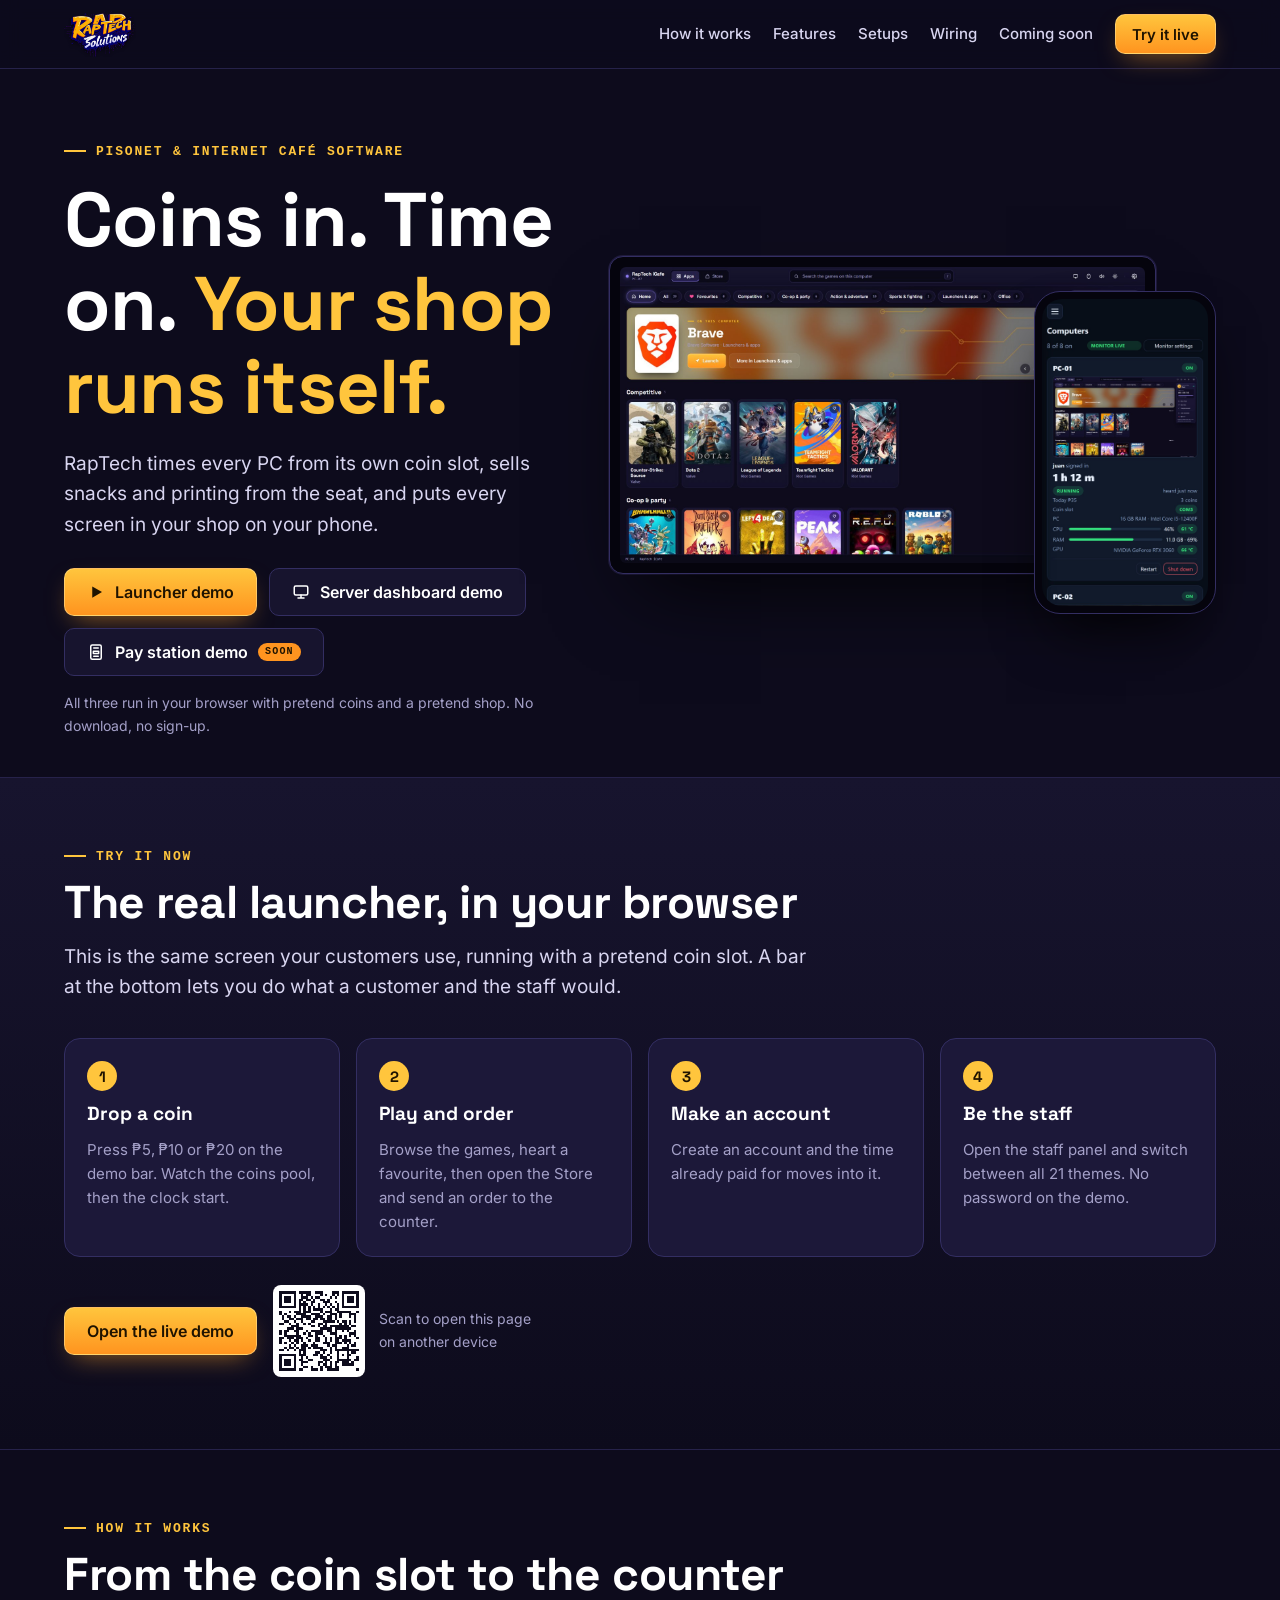
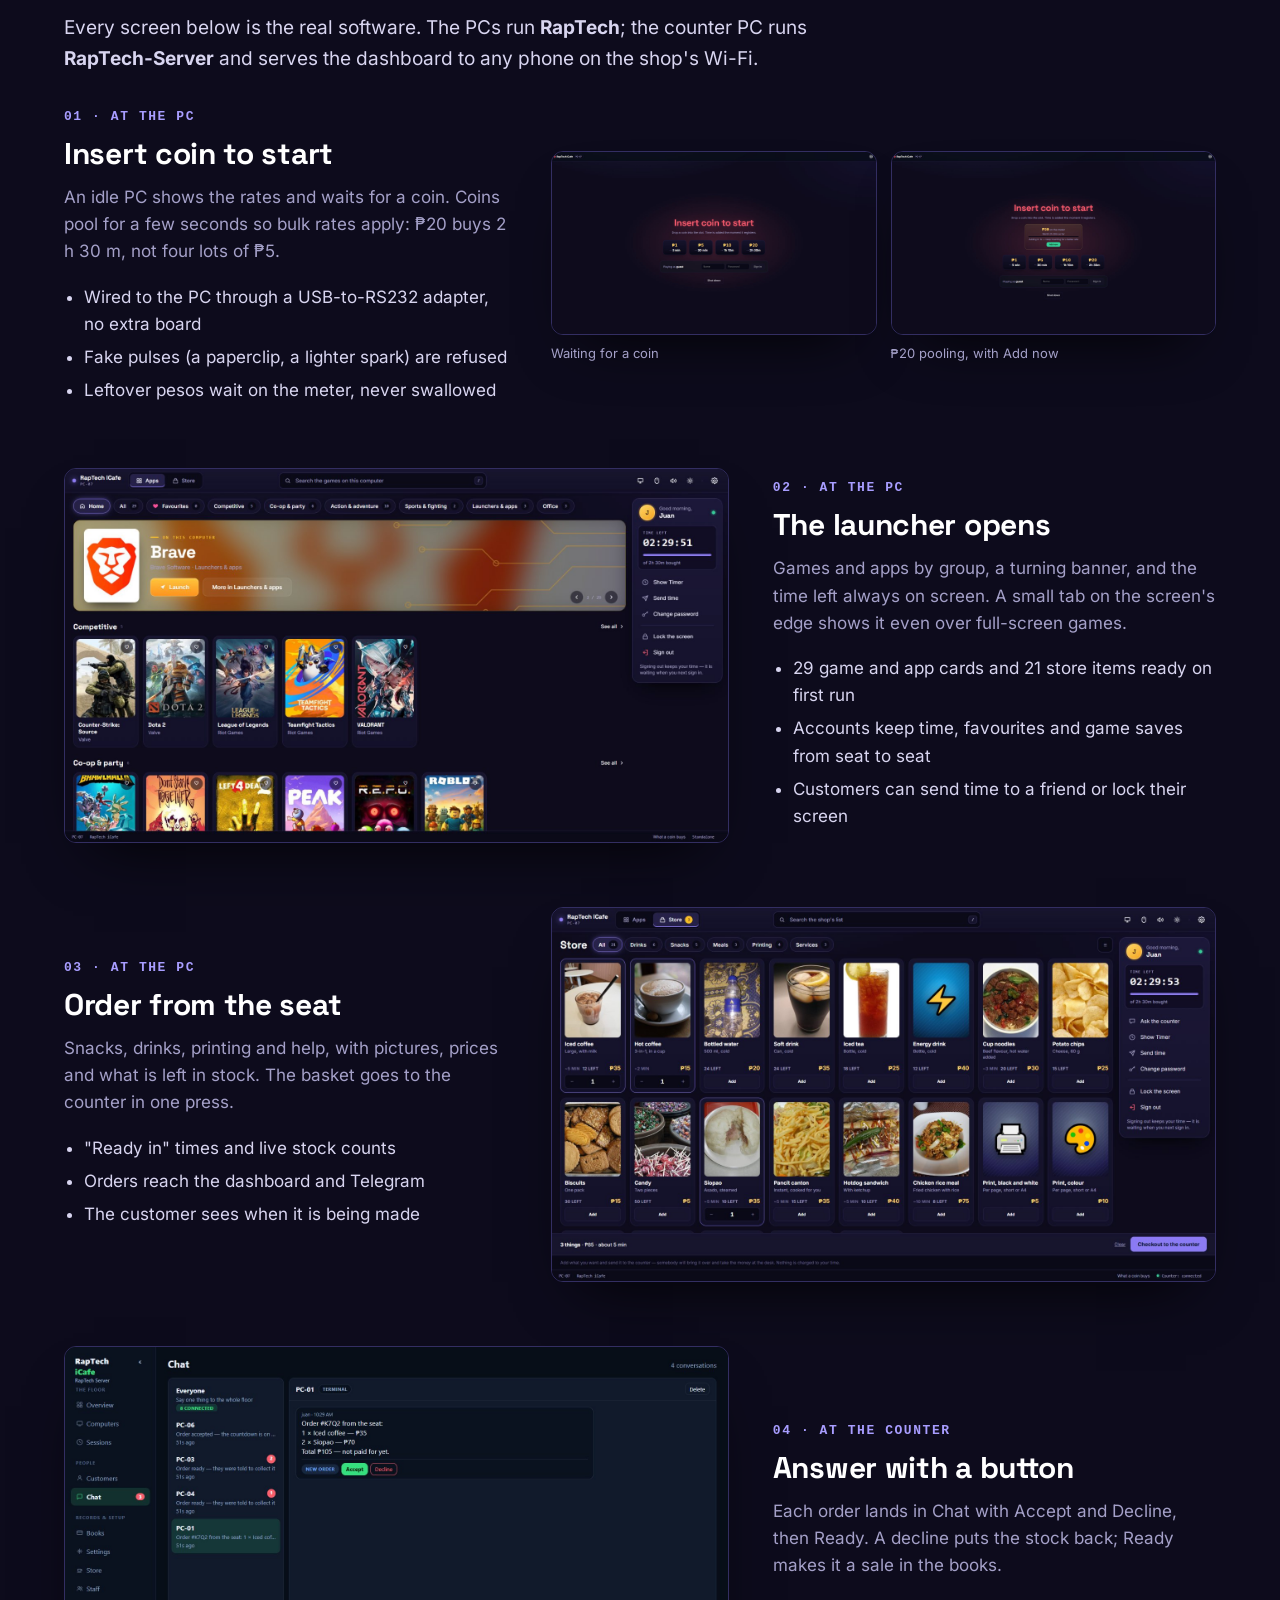
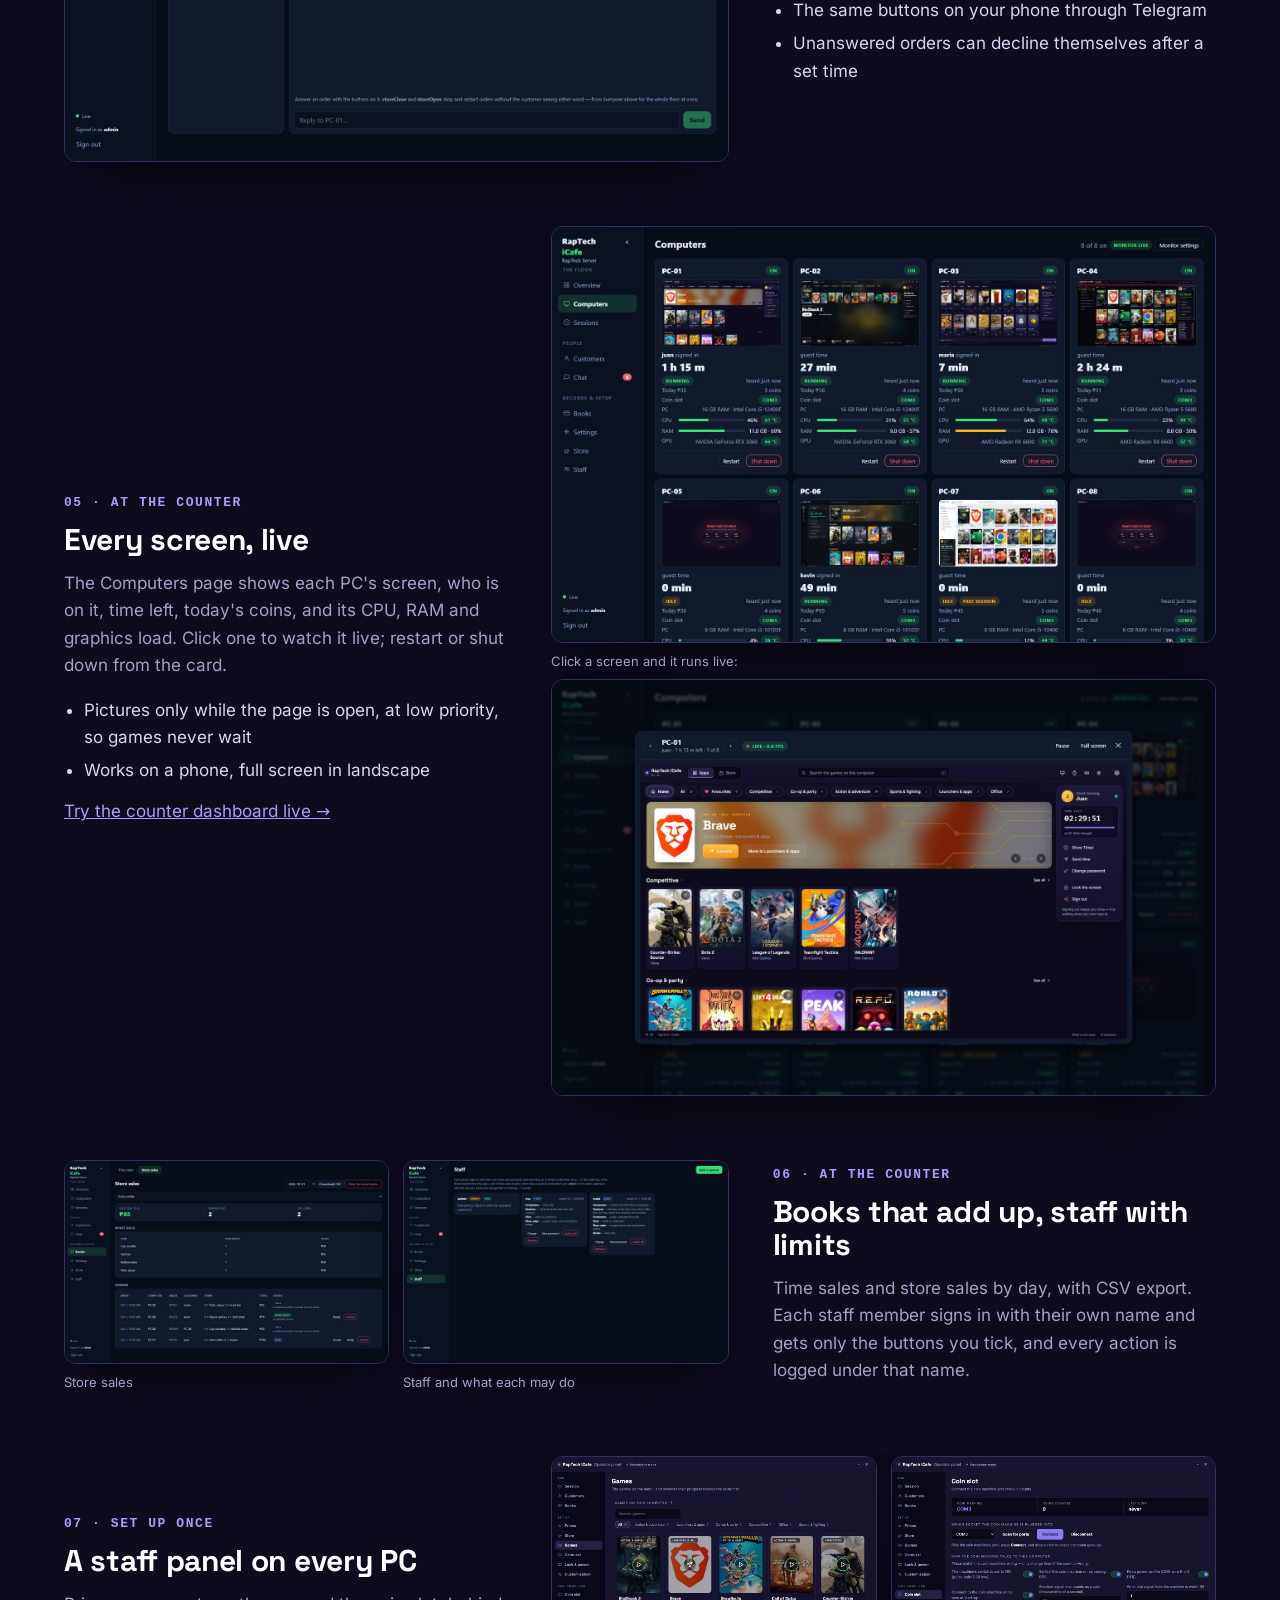
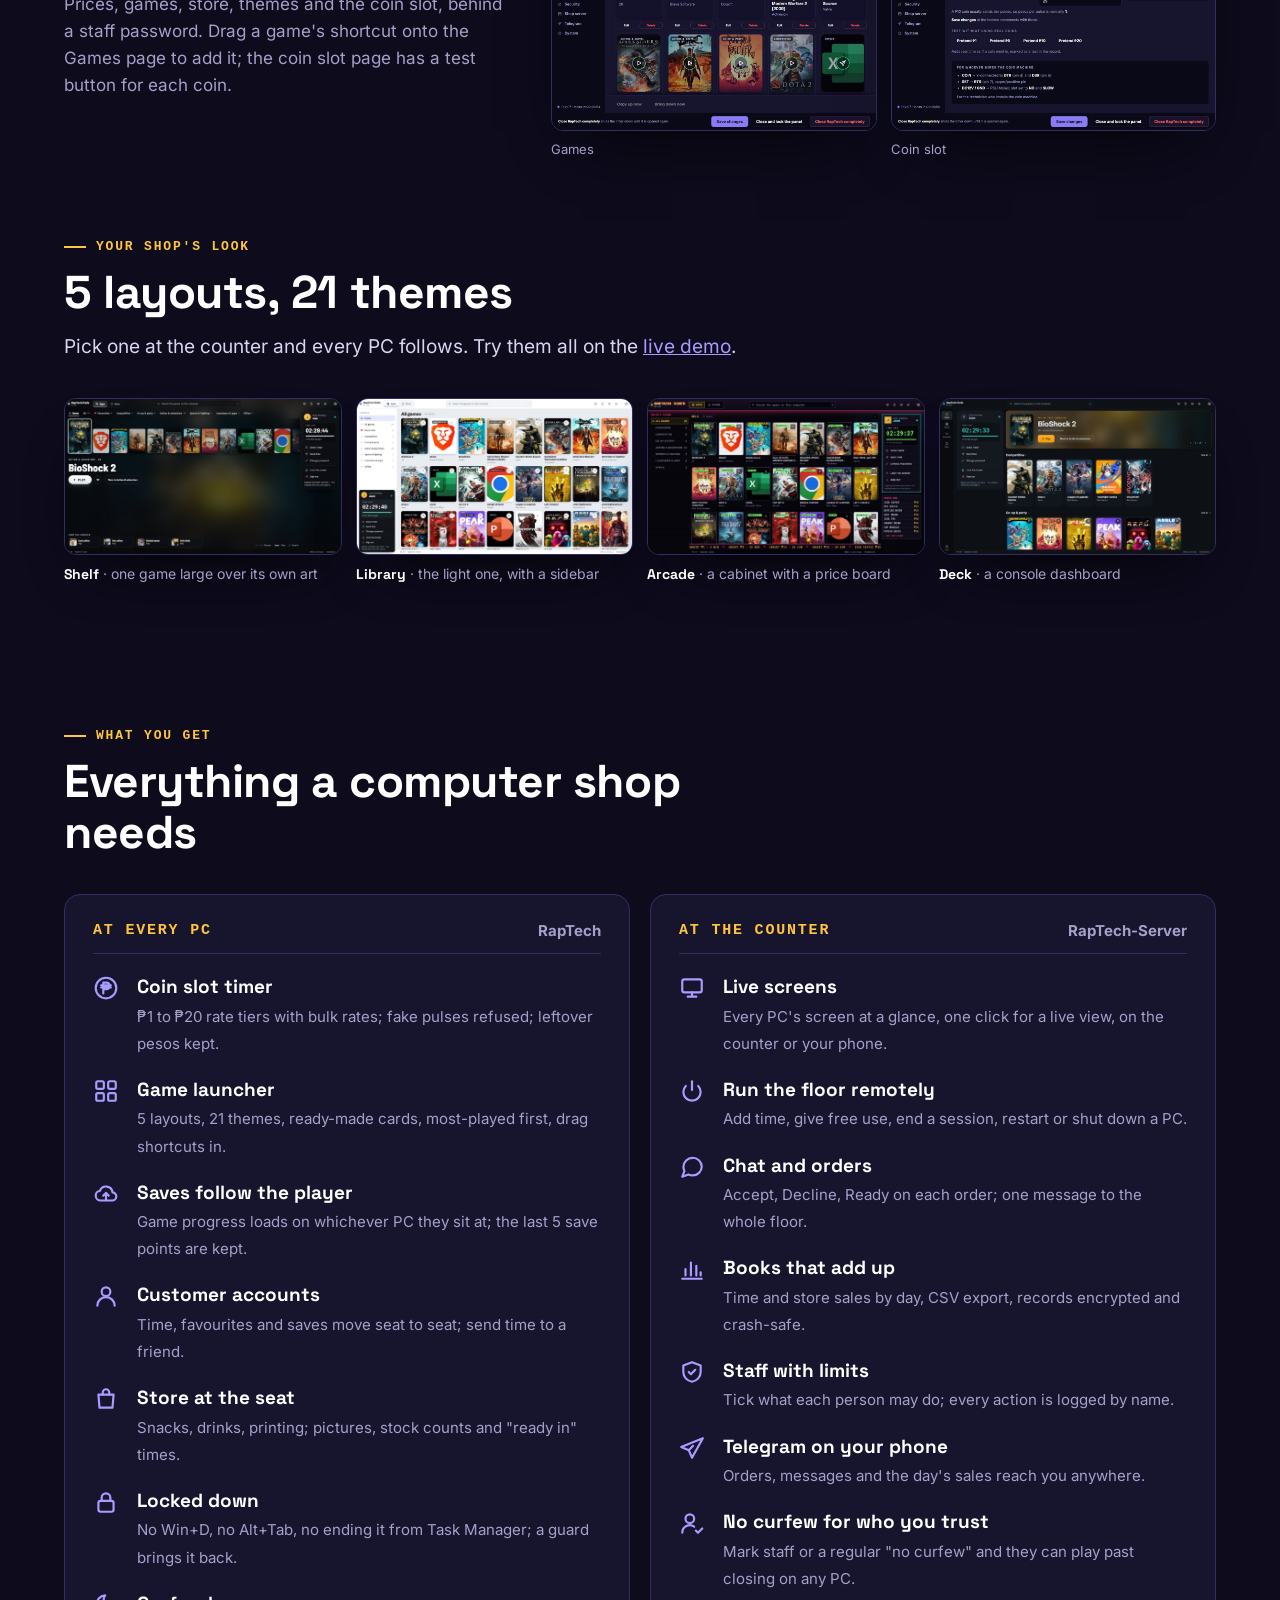
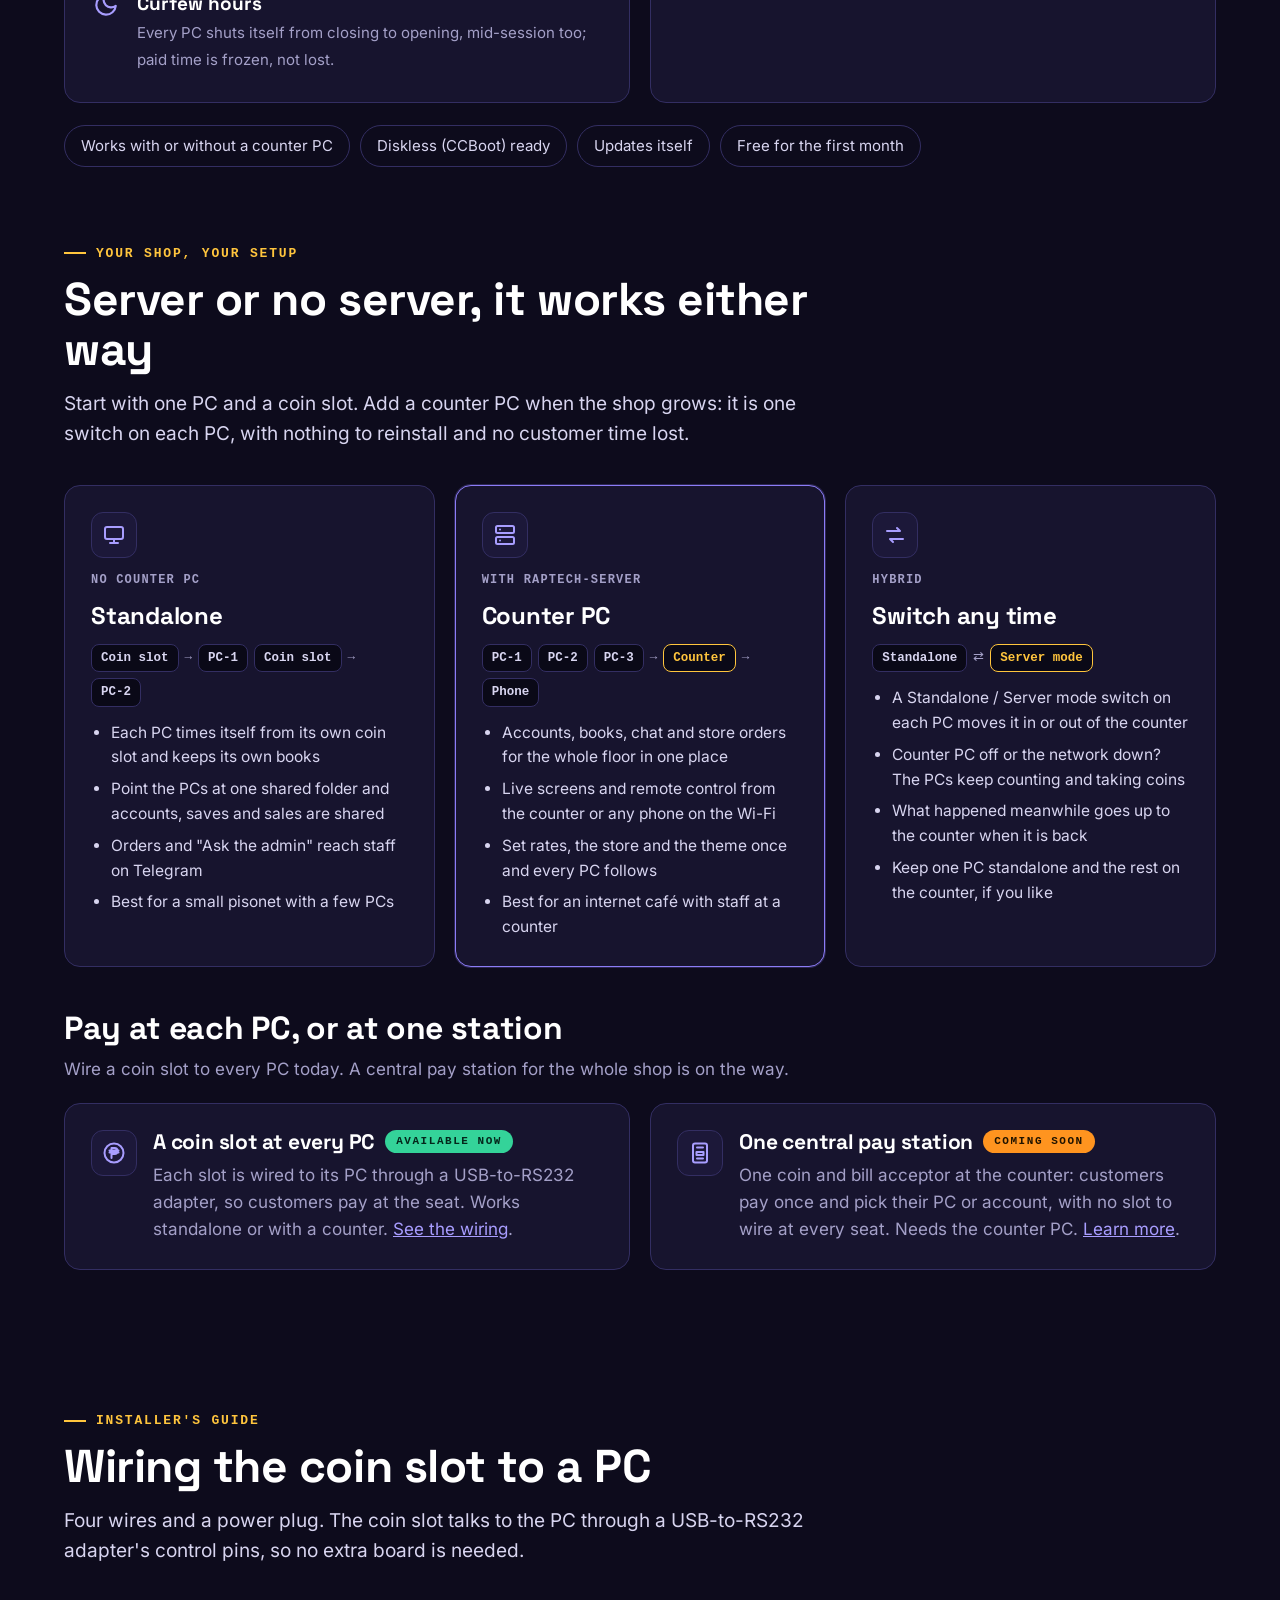
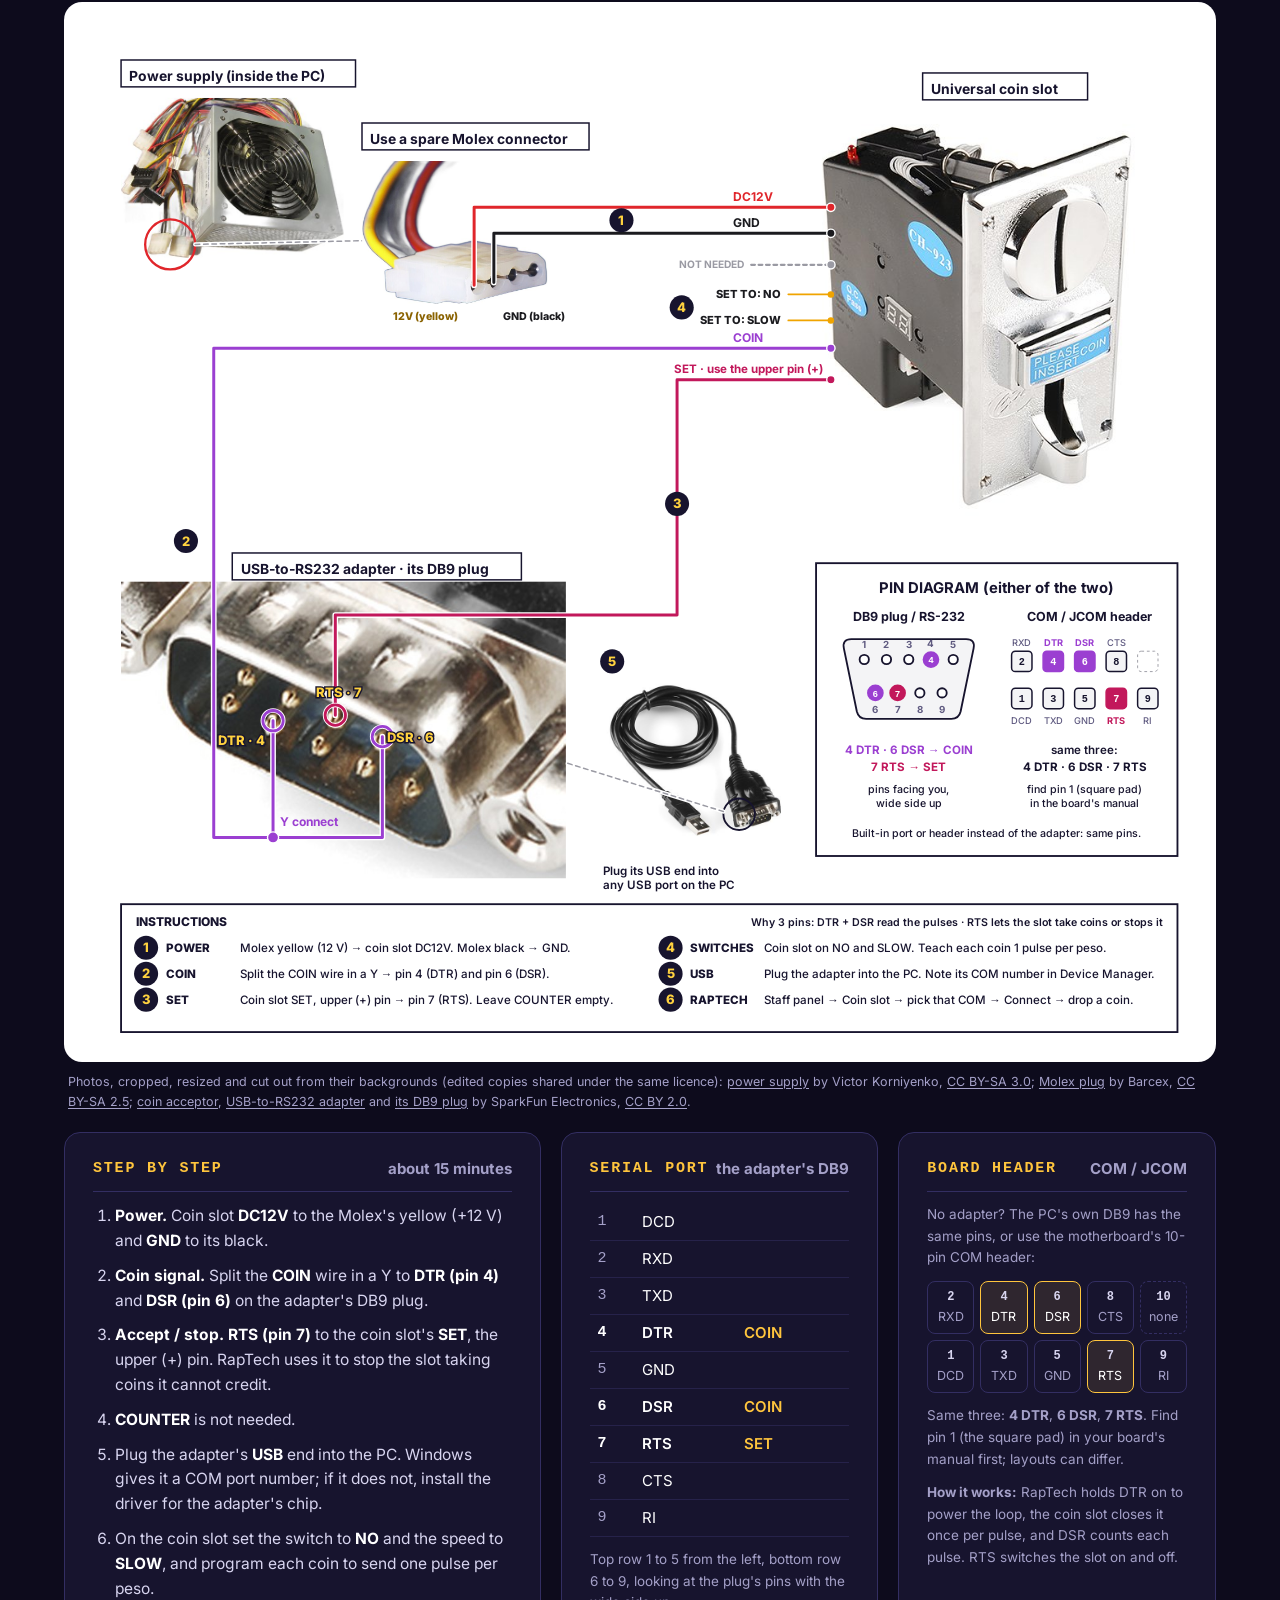
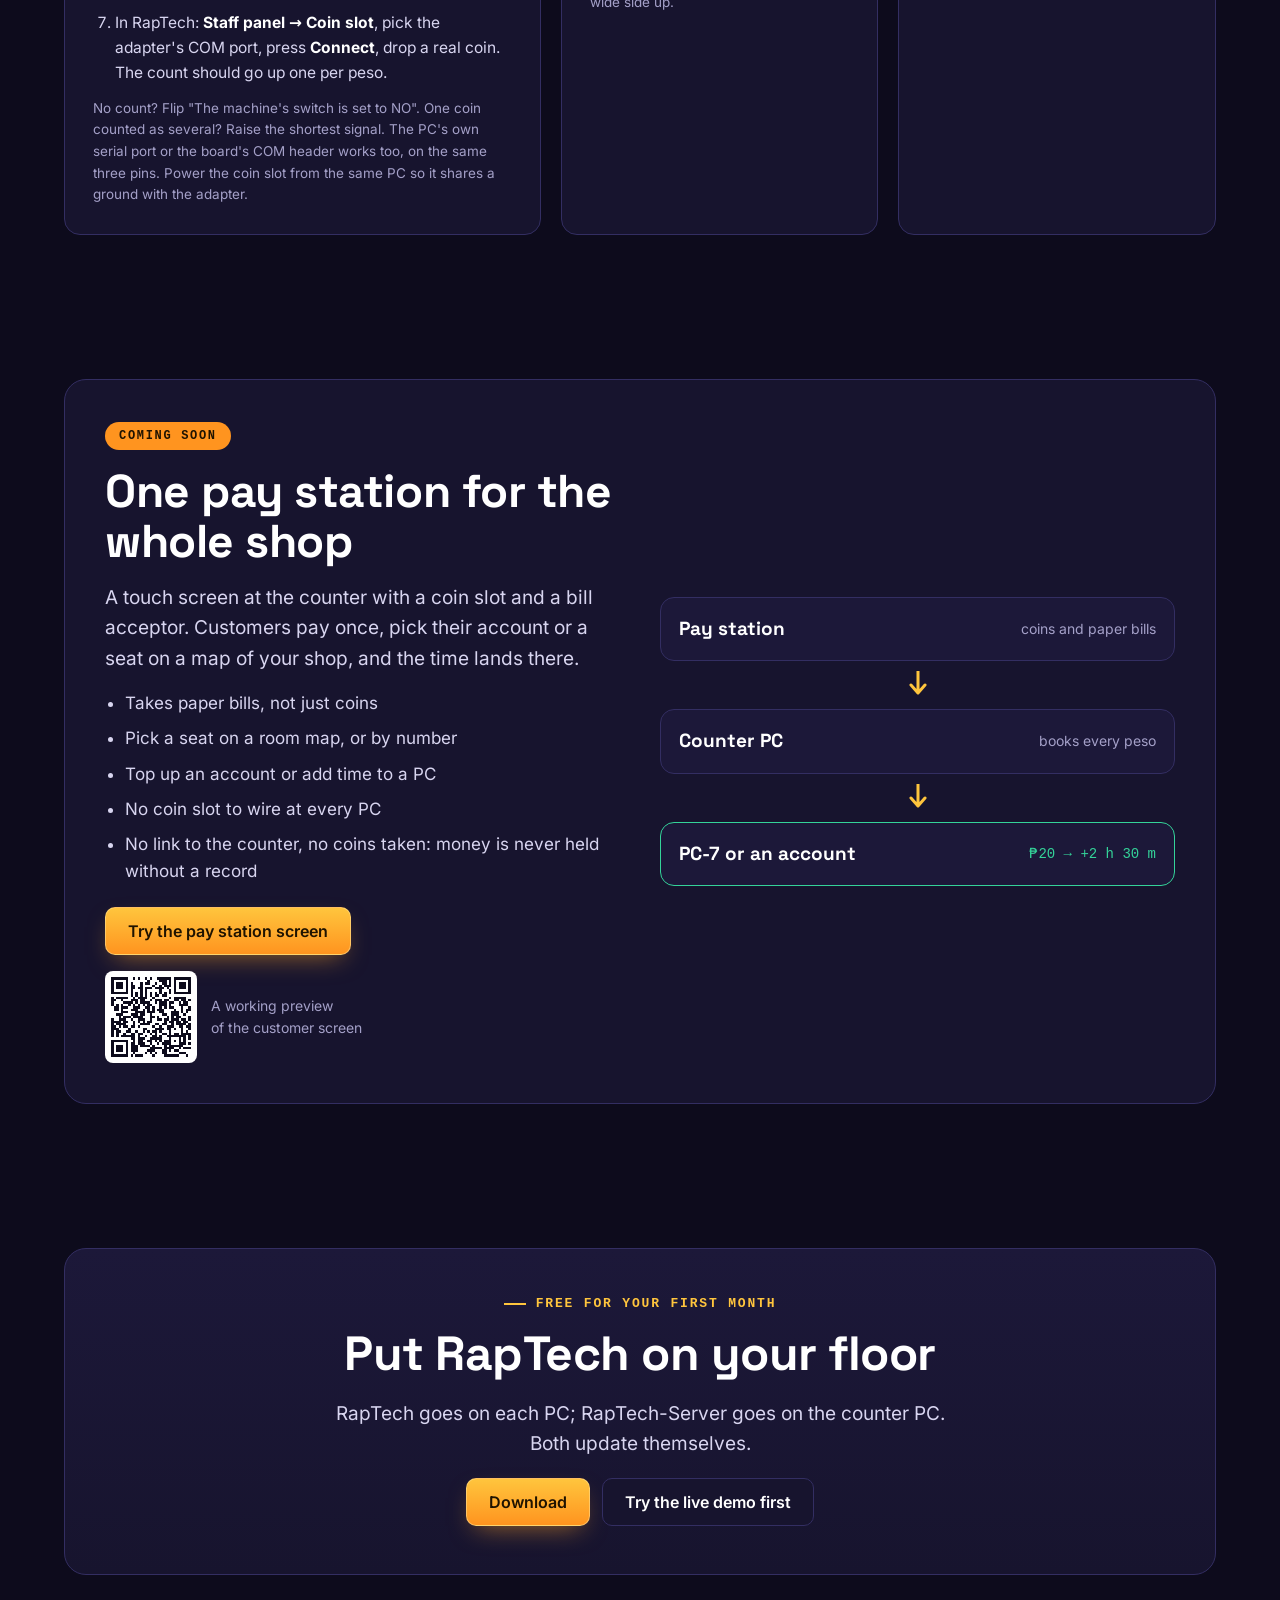
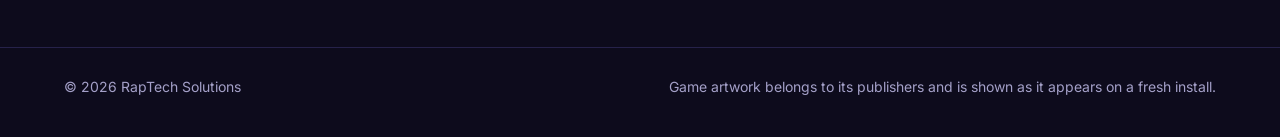
==== commit 0429c277: "Remove the dupont jumpers from the wiring diagram The "Use female dupont jumpers" photo and its labe" ====
--- a/index.html
+++ b/index.html
@@ -494,7 +494,7 @@
     <div class="paper">
       <svg viewBox="0 0 1200 1100" role="img" aria-labelledby="wd-t wd-d">
         <title id="wd-t">Coin slot wiring diagram</title>
-        <desc id="wd-d">Photos of the real parts with the wires drawn between them. A spare Molex plug from the PC's own power supply (inside the PC) gives the coin slot DC12V (red, from the Molex's yellow hole) and GND (black). The coin slot's COIN wire goes to a Y connection onto pins 4 (DTR) and 6 (DSR) of a USB-to-RS232 adapter's DB9 plug, and its SET pin (the upper, positive one) goes to pin 7 (RTS). COUNTER is not needed. The coin slot's switches are set to NO and SLOW. The adapter's USB end plugs into the PC. Female dupont jumpers of any colour push onto the pins.</desc>
+        <desc id="wd-d">Photos of the real parts with the wires drawn between them. A spare Molex plug from the PC's own power supply (inside the PC) gives the coin slot DC12V (red, from the Molex's yellow hole) and GND (black). The coin slot's COIN wire goes to a Y connection onto pins 4 (DTR) and 6 (DSR) of a USB-to-RS232 adapter's DB9 plug, and its SET pin (the upper, positive one) goes to pin 7 (RTS). COUNTER is not needed. The coin slot's switches are set to NO and SLOW. The adapter's USB end plugs into the PC.</desc>
         <defs>
           <style>
             .t { font-family: Inter, "Segoe UI", sans-serif; fill: #17142e; }
@@ -516,10 +516,6 @@
         <image href="assets/wiring-molex.jpg" x="300" y="150" width="200" height="154" preserveAspectRatio="xMidYMid meet"><title>A Molex plug: yellow, black, black and red wires</title></image>
         <text class="t" x="404" y="322" font-size="11.5" font-weight="800" text-anchor="end" style="fill:#8a6200">12V (yellow)</text>
         <text class="t" x="452" y="322" font-size="11.5" font-weight="800" text-anchor="start" style="fill:#1b1b1f">GND (black)</text>
-        <!-- the jumpers -->
-        <text class="t" x="250" y="412" font-size="13" font-weight="700" text-anchor="start" style="fill:#17142e">Use female dupont jumpers</text>
-        <text class="t" x="250" y="429" font-size="12" font-weight="500" text-anchor="start" style="fill:#17142e">any colour will do</text>
-        <image href="assets/wiring-jumpers.jpg" x="255" y="434" width="130" height="134" preserveAspectRatio="xMidYMid meet"><title>Female-to-female dupont jumper wires</title></image>
         <!-- the coin slot -->
         <rect x="905" y="55" width="178" height="29" fill="#ffffff" stroke="#17142e" stroke-width="1.6"/>
         <text class="t" x="914" y="78" font-size="15" font-weight="700">Universal coin slot</text>
@@ -686,14 +682,14 @@
         <text class="t" x="1164" y="976" font-size="11.5" font-weight="600" text-anchor="end" style="fill:#17142e">Why 3 pins: DTR + DSR read the pulses · RTS lets the slot take coins or stops it</text>
         </svg>
     </div>
-    <p class="small credit">Photos, cropped, resized and cut out from their backgrounds (edited copies shared under the same licence): <a href="https://commons.wikimedia.org/wiki/File:Power_Supply_ATX-450PNF.jpg">power supply</a> by Victor Korniyenko, <a href="https://creativecommons.org/licenses/by-sa/3.0/">CC BY-SA 3.0</a>; <a href="https://commons.wikimedia.org/wiki/File:Molex_female_connector.jpg">Molex plug</a> by Barcex, <a href="https://creativecommons.org/licenses/by-sa/2.5/">CC BY-SA 2.5</a>; <a href="https://commons.wikimedia.org/wiki/File:F-F_jumper_wires.jpg">jumper wires</a> by Limor from New York City, <a href="https://creativecommons.org/licenses/by/2.0/">CC BY 2.0</a>; <a href="https://www.flickr.com/photos/41898857@N04/8467754927">coin acceptor</a>, <a href="https://commons.wikimedia.org/wiki/File:USB_to_RS232_Converter_-_6ft_11304-01a.jpg">USB-to-RS232 adapter</a> and <a href="https://commons.wikimedia.org/wiki/File:USB_to_RS232_Converter_-_6ft_11304-02a.jpg">its DB9 plug</a> by SparkFun Electronics, <a href="https://creativecommons.org/licenses/by/2.0/">CC BY 2.0</a>.</p>
+    <p class="small credit">Photos, cropped, resized and cut out from their backgrounds (edited copies shared under the same licence): <a href="https://commons.wikimedia.org/wiki/File:Power_Supply_ATX-450PNF.jpg">power supply</a> by Victor Korniyenko, <a href="https://creativecommons.org/licenses/by-sa/3.0/">CC BY-SA 3.0</a>; <a href="https://commons.wikimedia.org/wiki/File:Molex_female_connector.jpg">Molex plug</a> by Barcex, <a href="https://creativecommons.org/licenses/by-sa/2.5/">CC BY-SA 2.5</a>; <a href="https://www.flickr.com/photos/41898857@N04/8467754927">coin acceptor</a>, <a href="https://commons.wikimedia.org/wiki/File:USB_to_RS232_Converter_-_6ft_11304-01a.jpg">USB-to-RS232 adapter</a> and <a href="https://commons.wikimedia.org/wiki/File:USB_to_RS232_Converter_-_6ft_11304-02a.jpg">its DB9 plug</a> by SparkFun Electronics, <a href="https://creativecommons.org/licenses/by/2.0/">CC BY 2.0</a>.</p>
 
     <div class="wire-grid">
       <div class="card">
         <h3>Step by step <span>about 15 minutes</span></h3>
         <ol>
           <li><b>Power.</b> Coin slot <b>DC12V</b> to the Molex's yellow (+12 V) and <b>GND</b> to its black.</li>
-          <li><b>Coin signal.</b> Split the <b>COIN</b> wire in a Y to <b>DTR (pin 4)</b> and <b>DSR (pin 6)</b> on the adapter's DB9 plug. Female dupont jumpers of any colour push straight onto the pins.</li>
+          <li><b>Coin signal.</b> Split the <b>COIN</b> wire in a Y to <b>DTR (pin 4)</b> and <b>DSR (pin 6)</b> on the adapter's DB9 plug.</li>
           <li><b>Accept / stop.</b> <b>RTS (pin 7)</b> to the coin slot's <b>SET</b>, the upper (+) pin. RapTech uses it to stop the slot taking coins it cannot credit.</li>
           <li><b>COUNTER</b> is not needed.</li>
           <li>Plug the adapter's <b>USB</b> end into the PC. Windows gives it a COM port number; if it does not, install the driver for the adapter's chip.</li>
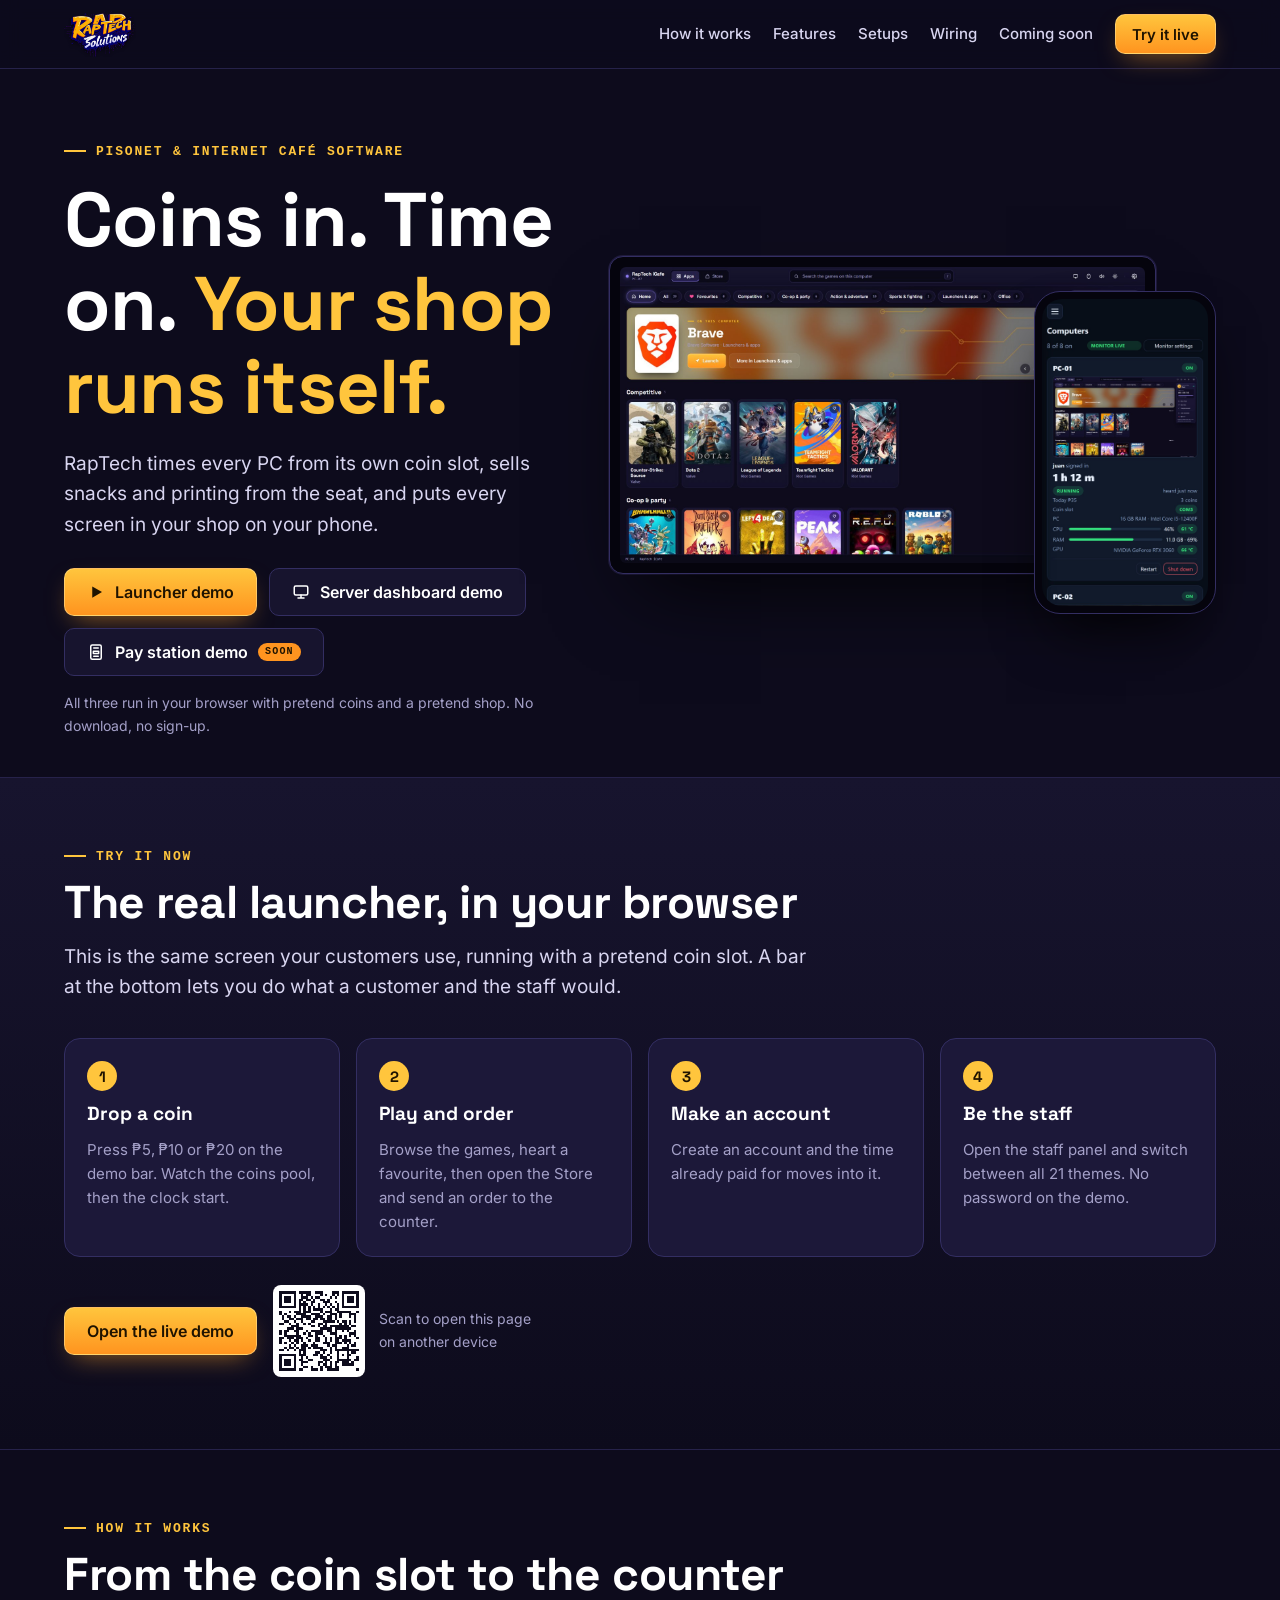
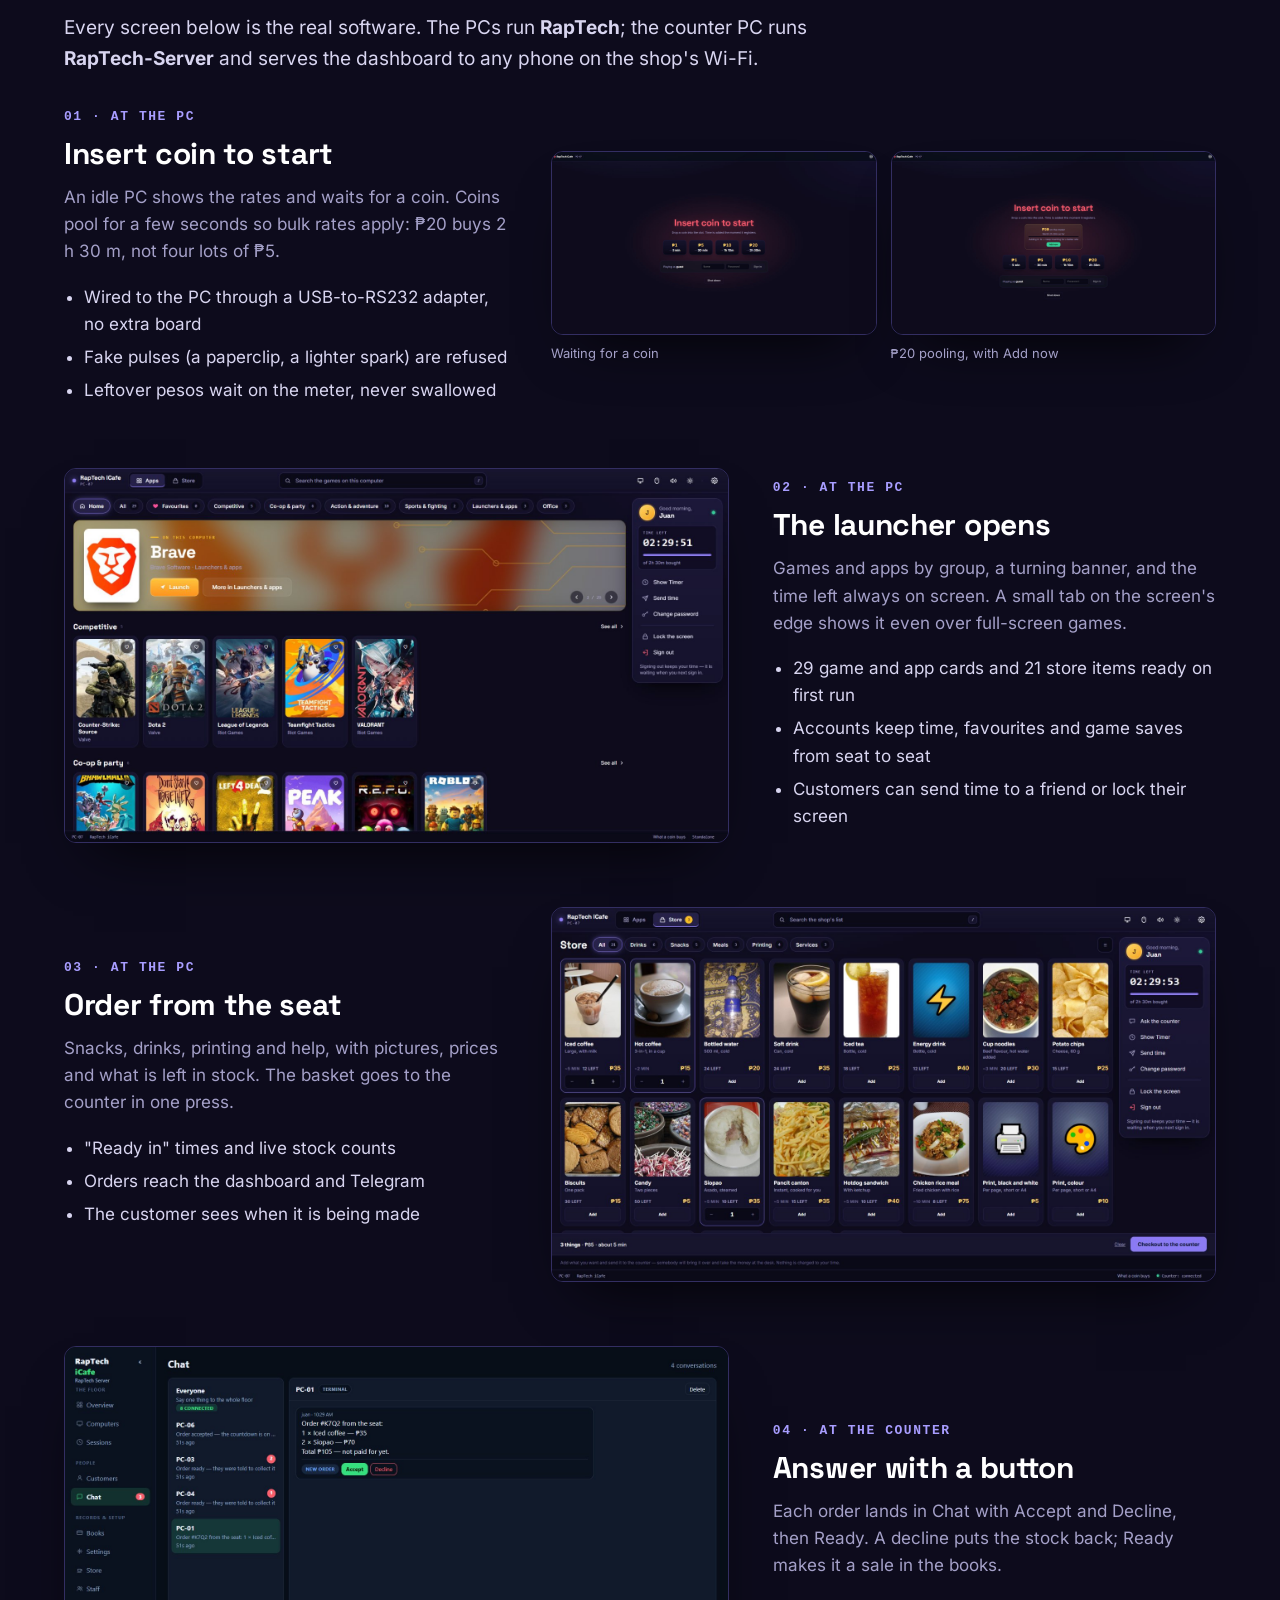
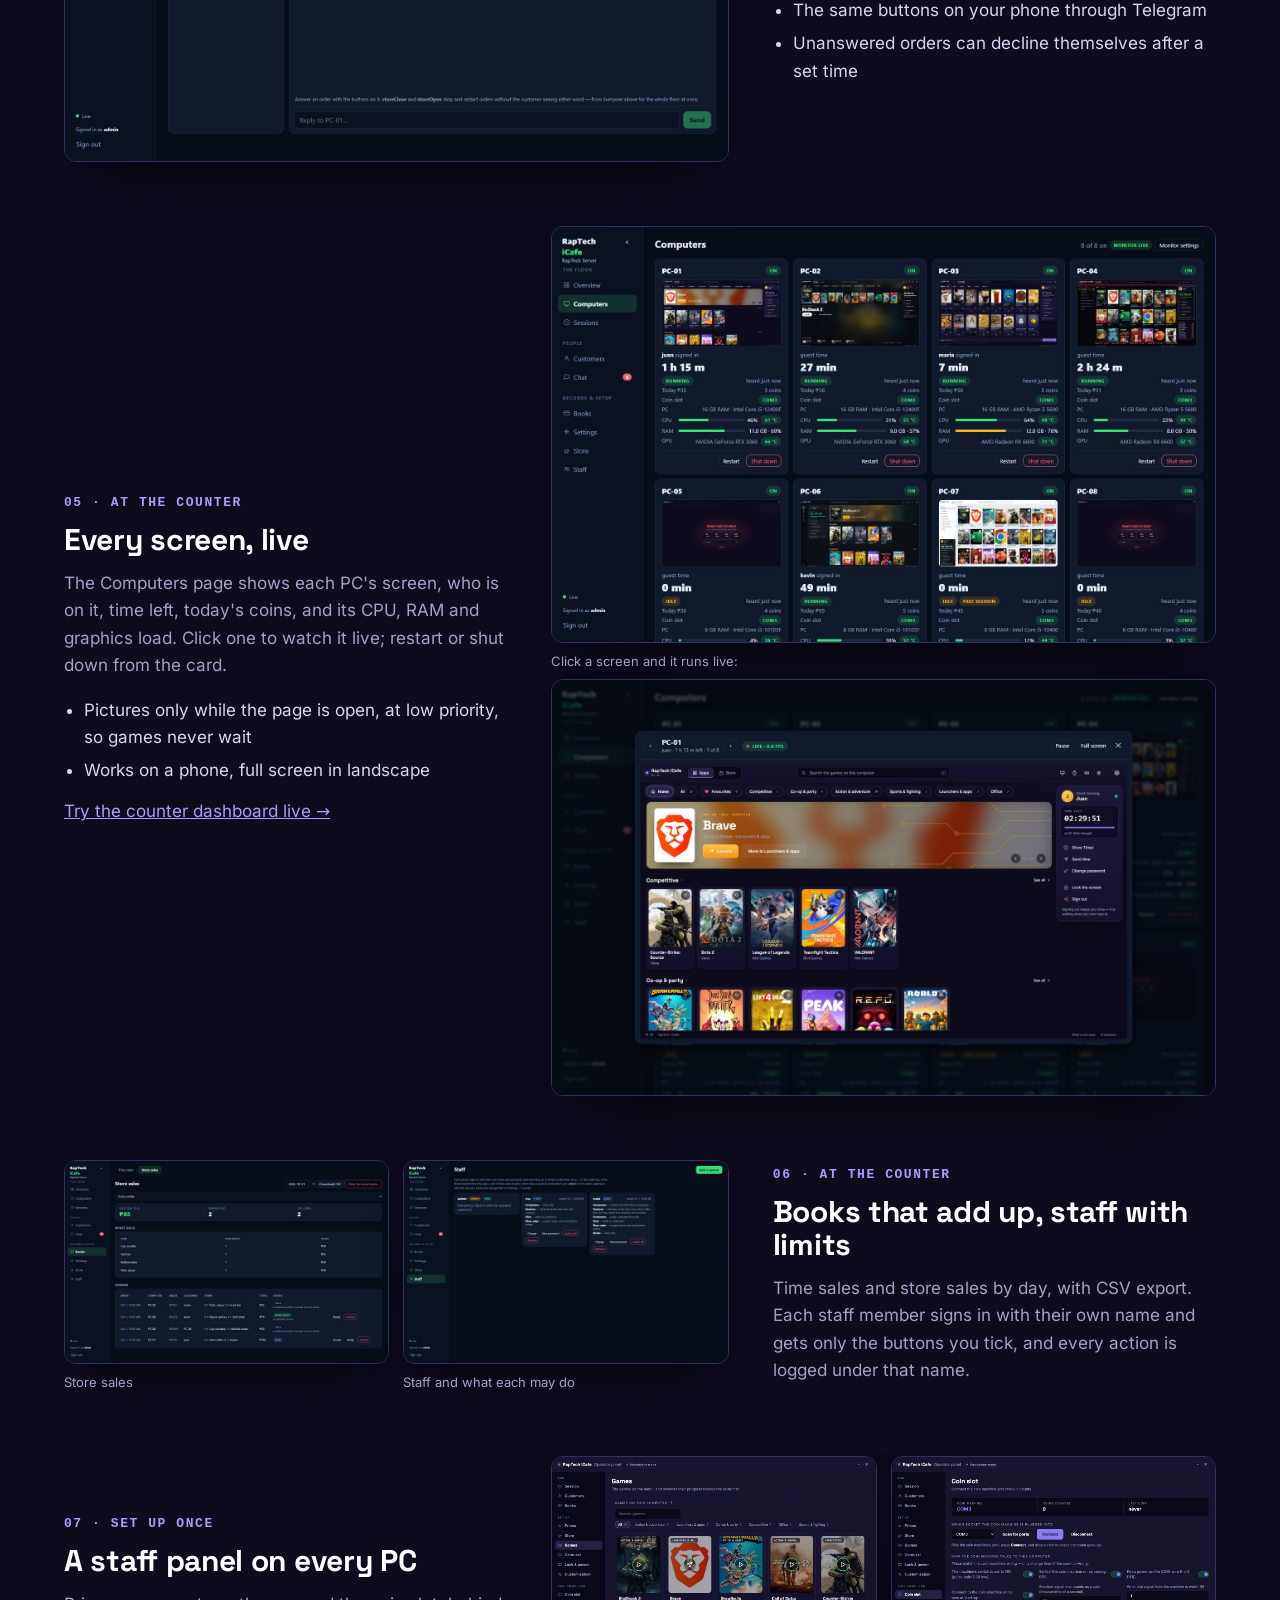
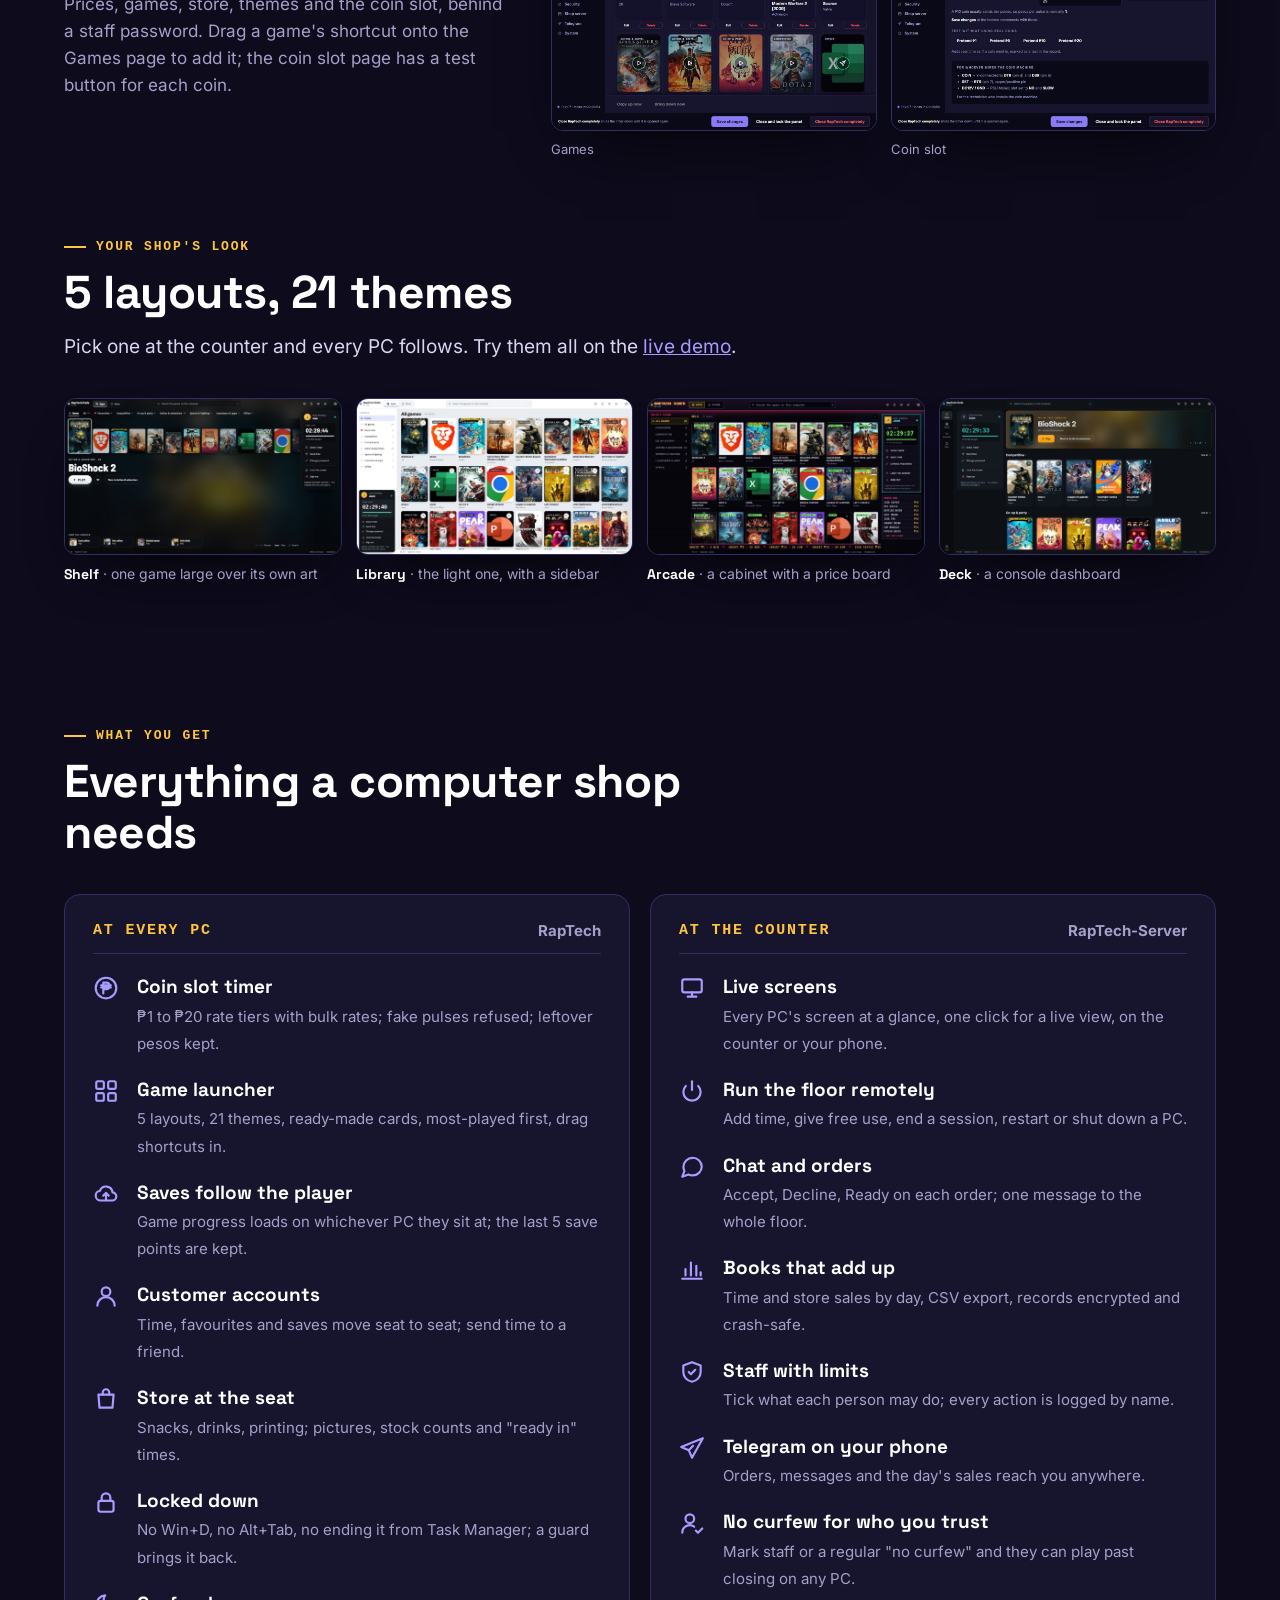
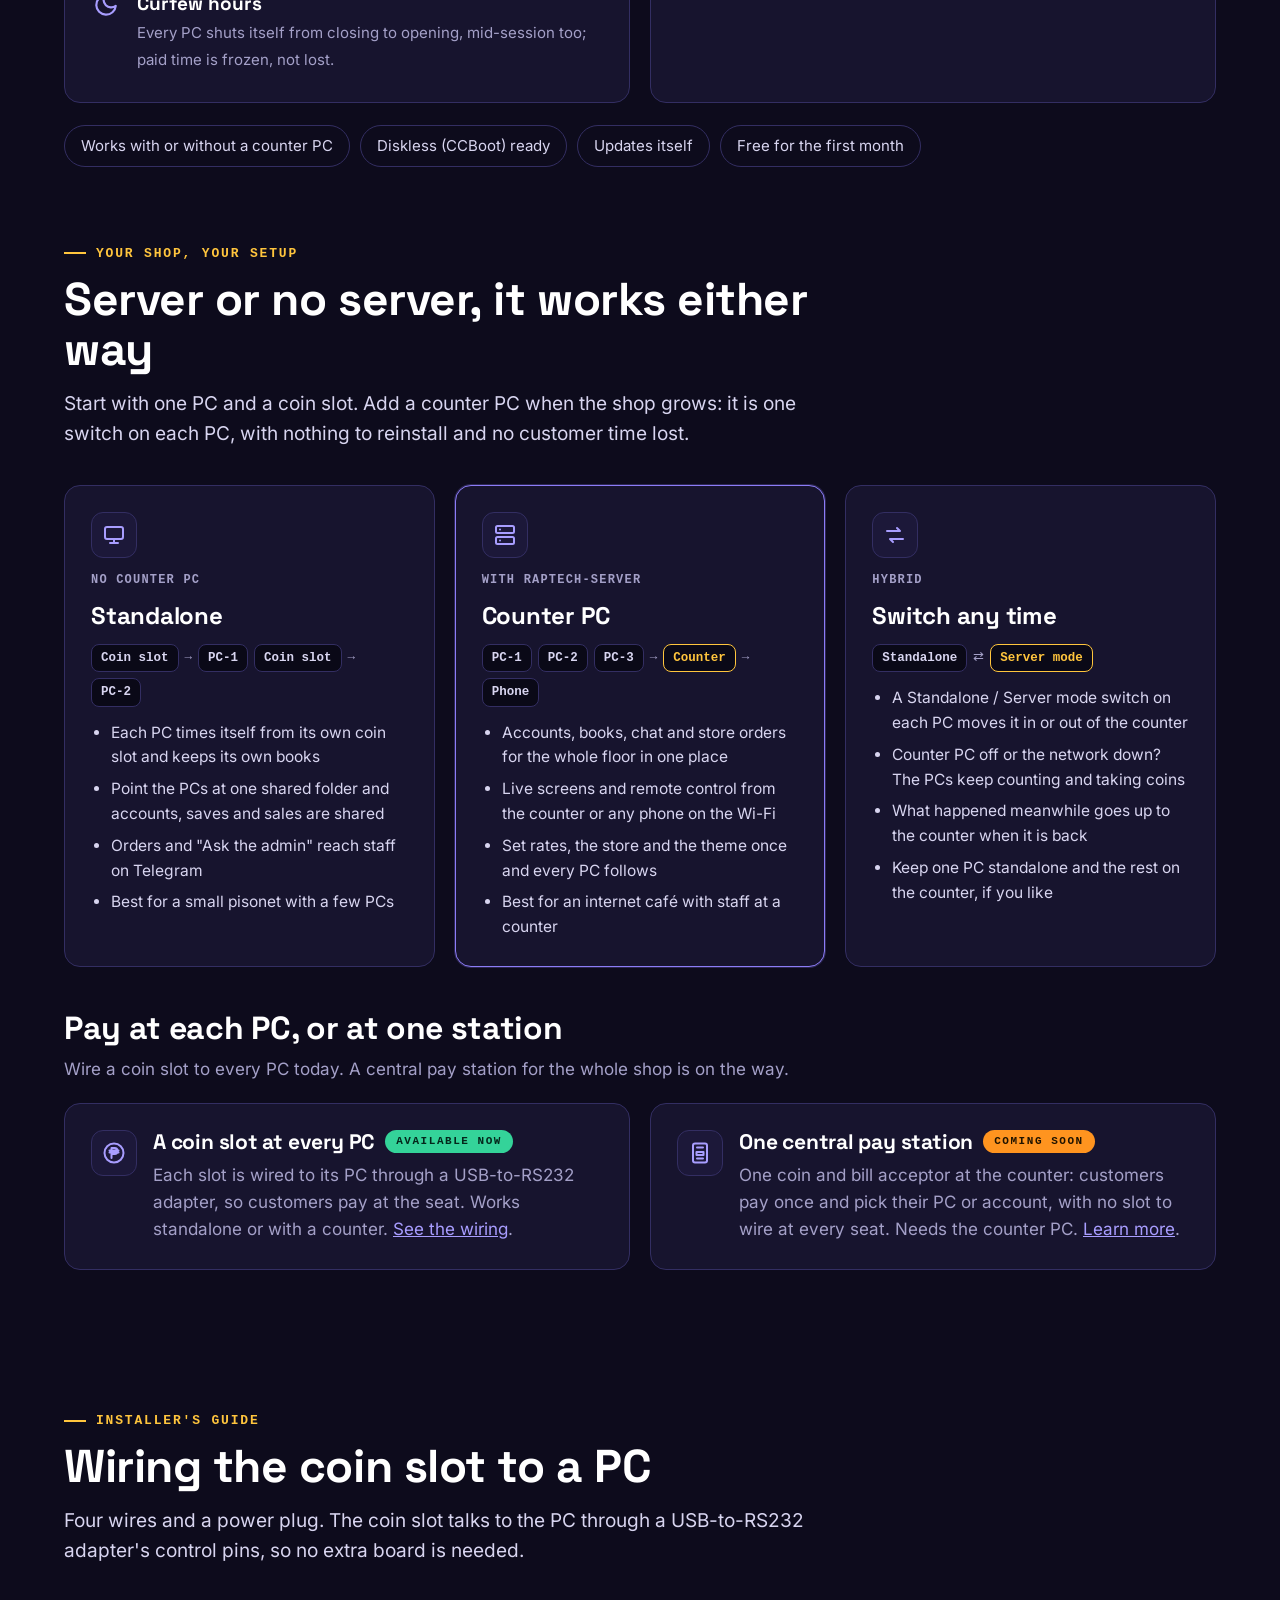
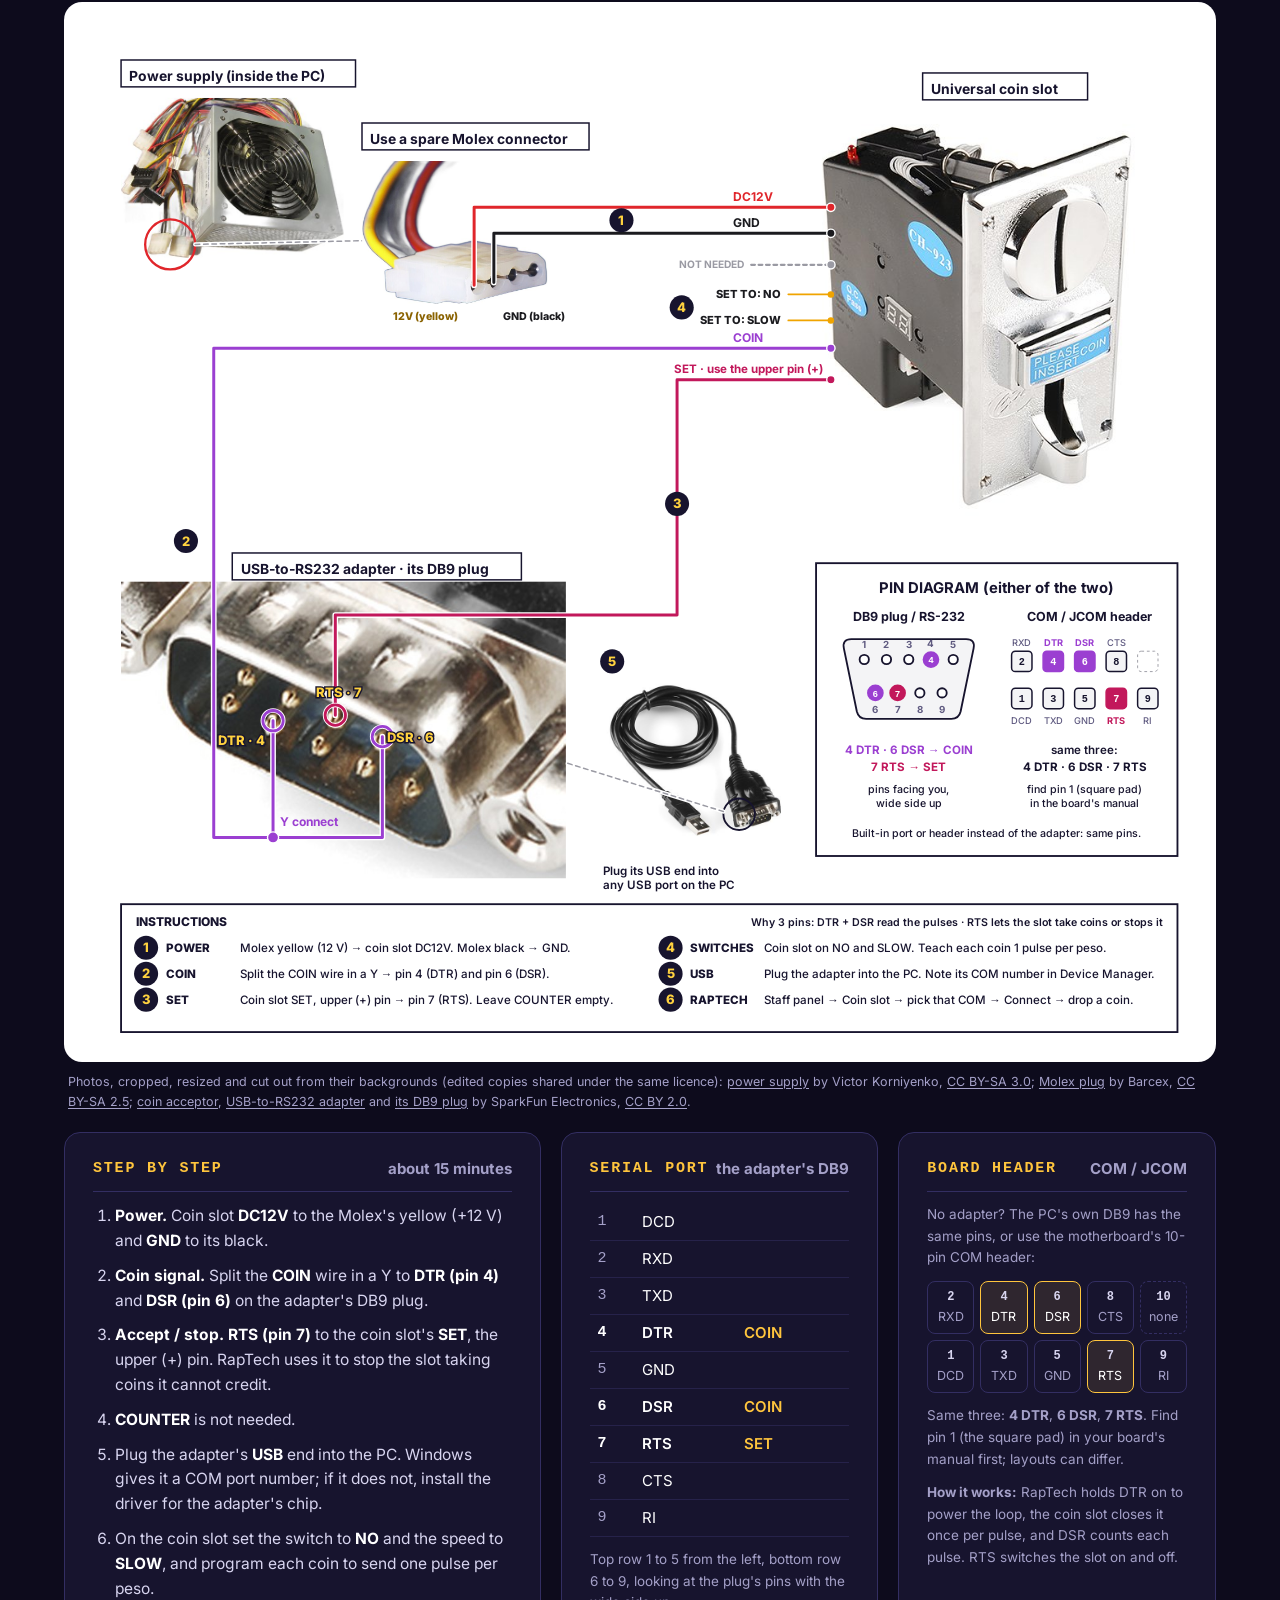
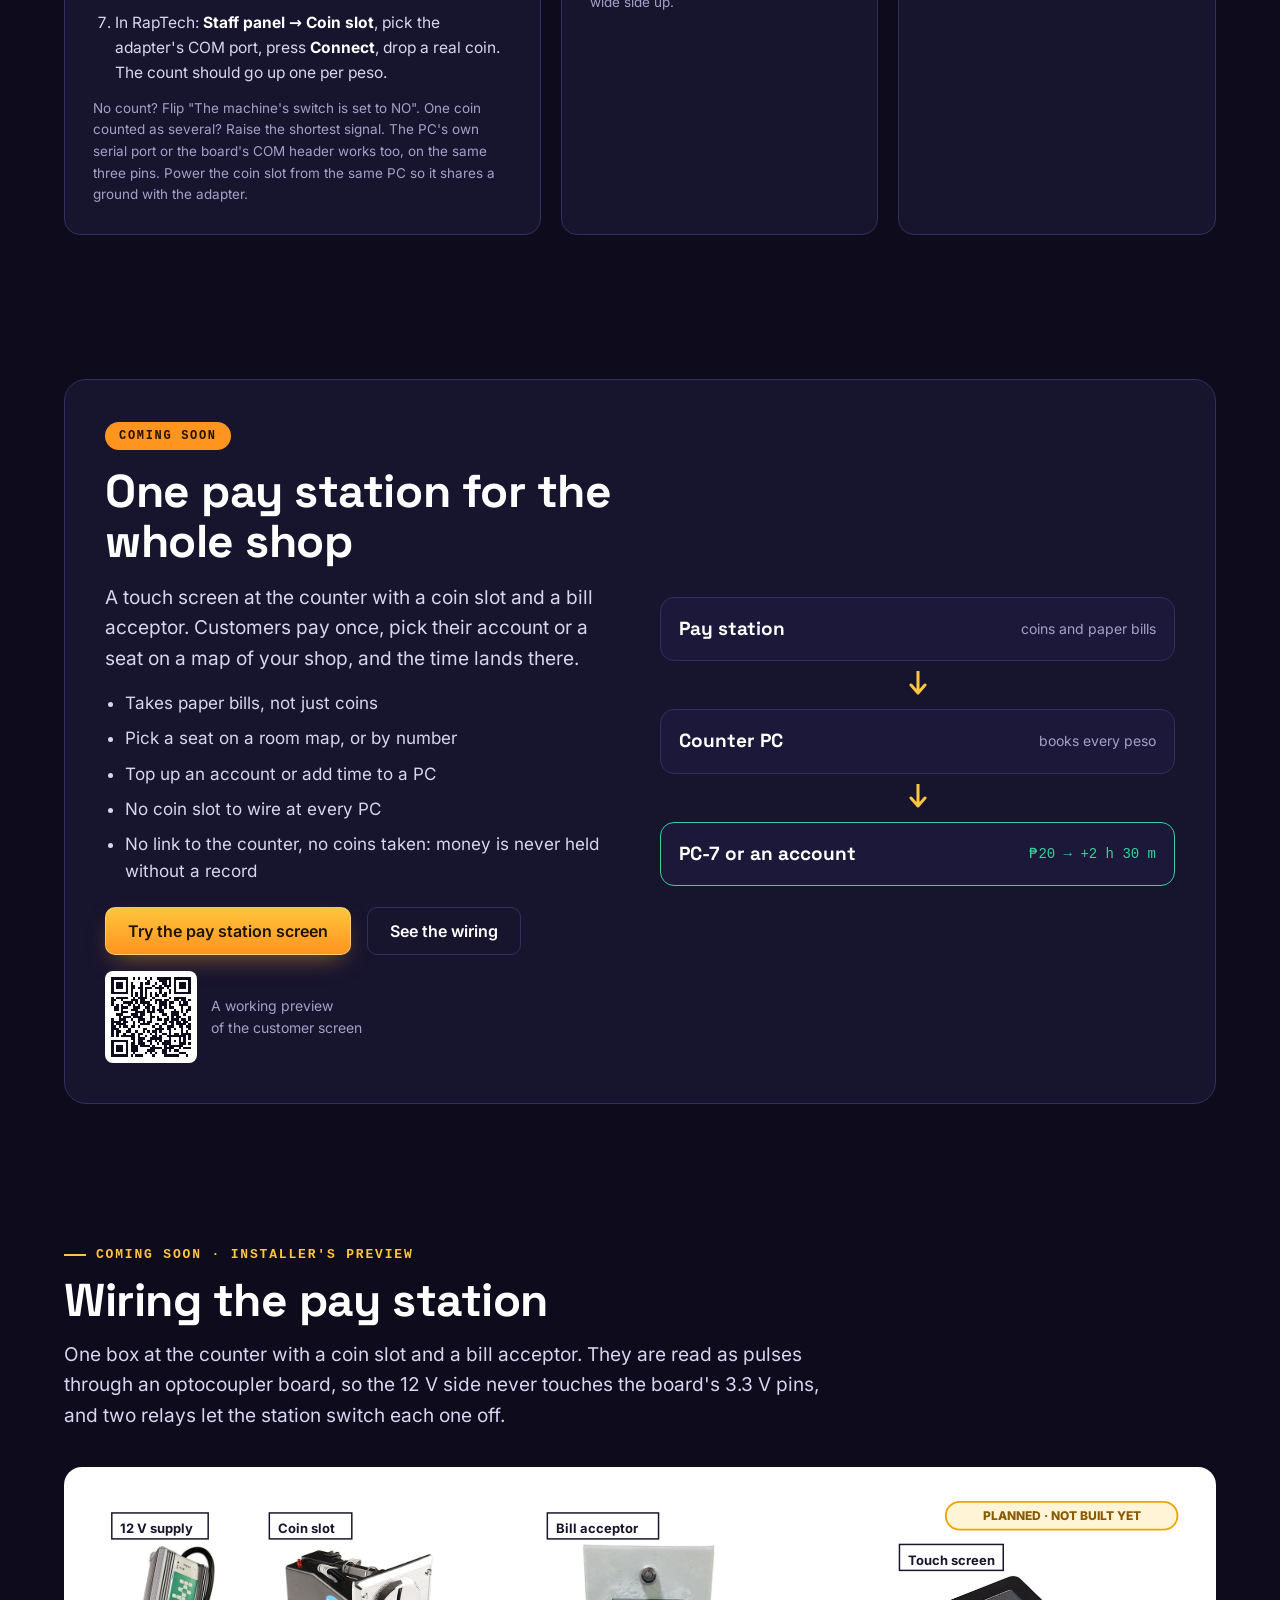
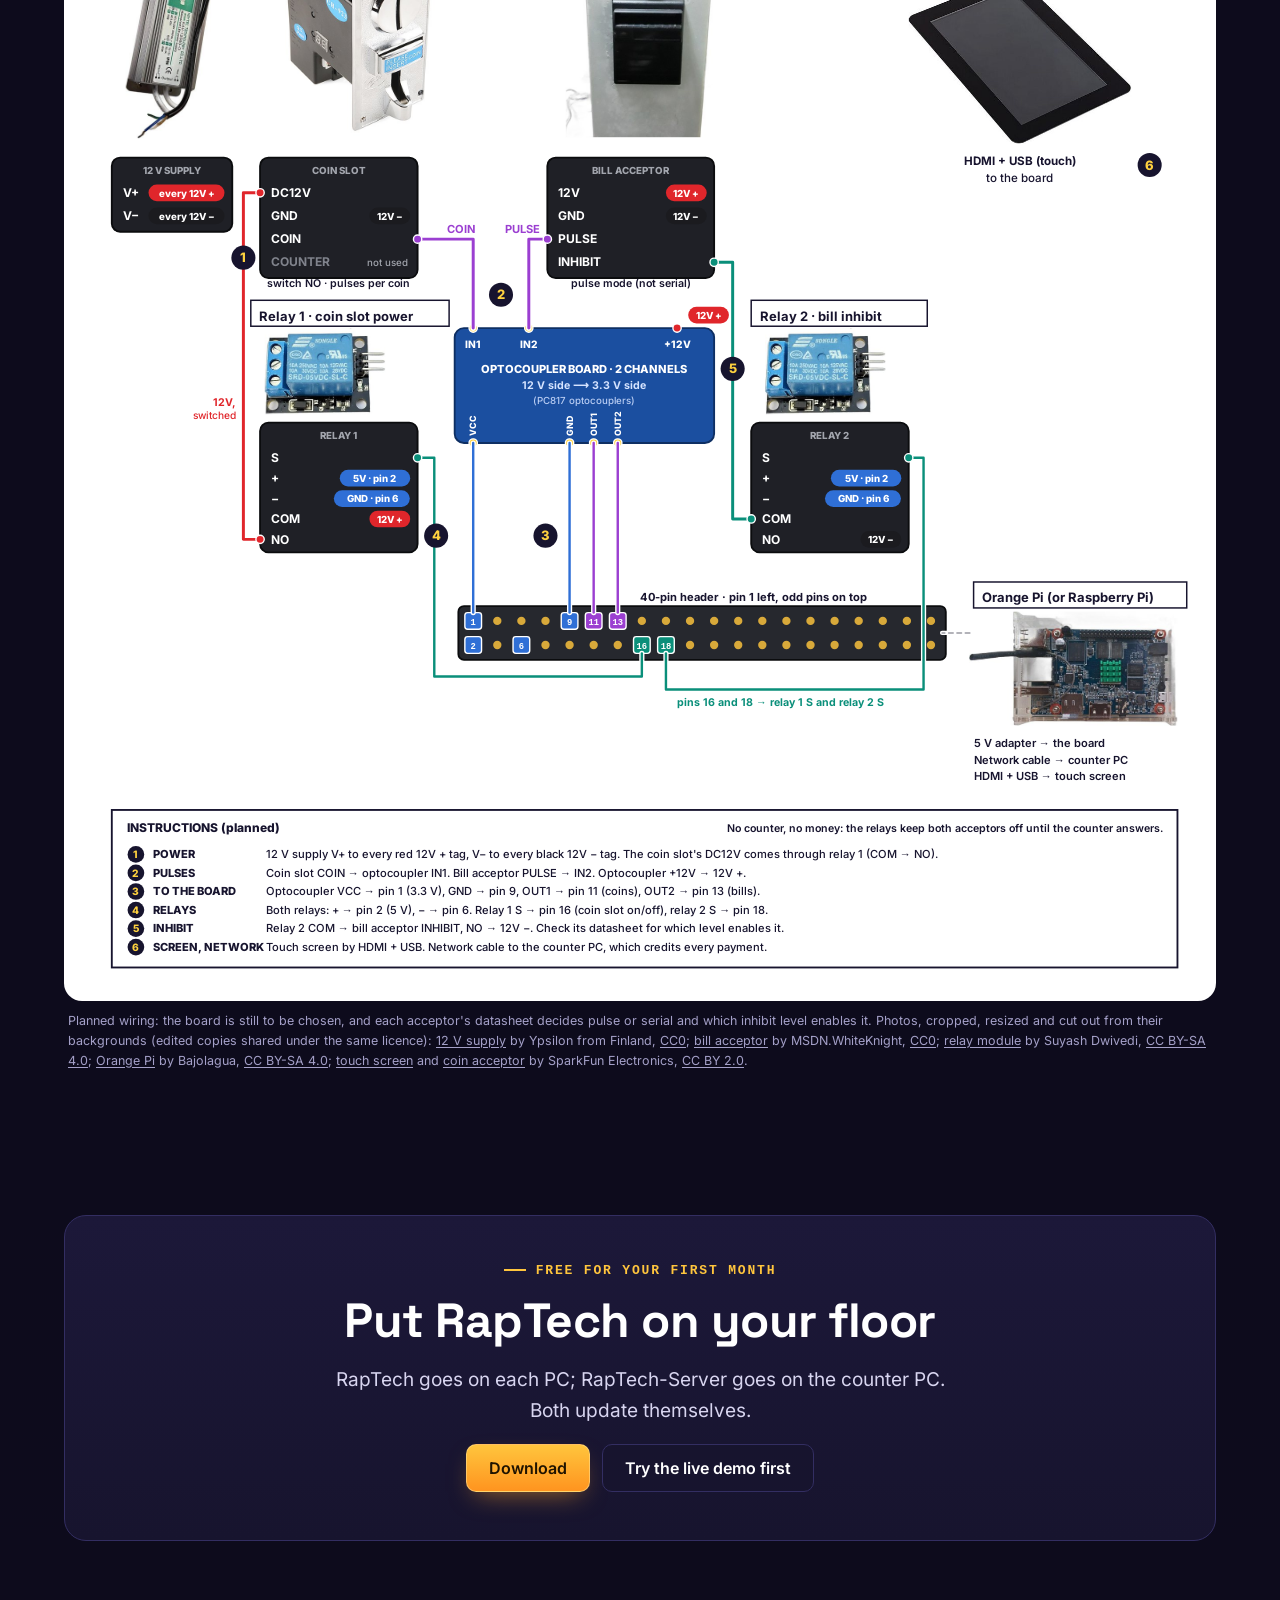
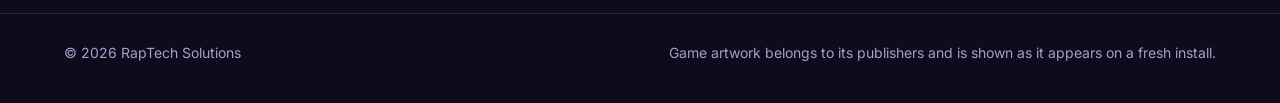
==== commit 8500bbc7: "Add a wiring diagram for the planned pay station with a bill acceptor A new "Wiring the pay station"" ====
--- a/index.html
+++ b/index.html
@@ -743,6 +743,7 @@
         </ul>
         <div style="display:flex;flex-wrap:wrap;gap:16px;align-items:center;margin-top:6px">
           <a class="btn cta" href="paystation/">Try the pay station screen</a>
+          <a class="btn" href="#paystation-wiring">See the wiring</a>
           <div class="qr"><img src="assets/qr-paystation.svg" alt="QR code for the pay station preview" width="92" height="92"><span>A working preview<br>of the customer screen</span></div>
         </div>
       </div>
@@ -756,6 +757,266 @@
     </div>
   </div>
 </section>
+
+<!-- pay station wiring -->
+<section id="paystation-wiring">
+  <div class="wrap">
+    <div class="section-head">
+      <span class="eyebrow">Coming soon · installer's preview</span>
+      <h2>Wiring the pay station</h2>
+      <p class="lead">One box at the counter with a coin slot and a bill acceptor. They are read as pulses through an optocoupler board, so the 12 V side never touches the board's 3.3 V pins, and two relays let the station switch each one off.</p>
+    </div>
+    <div class="paper">
+      <svg viewBox="0 0 1200 1180" role="img" aria-labelledby="ps-t ps-d">
+        <title id="ps-t">Pay station wiring diagram (planned)</title>
+        <desc id="ps-d">Planned wiring for the counter pay station. A 12 V supply powers a coin slot and a bill acceptor. The coin slot's 12 V passes through relay 1 so the station can switch it off, and relay 2 holds the bill acceptor's INHIBIT line. The coin slot's COIN line and the bill acceptor's PULSE line go to a two-channel optocoupler board, whose outputs go to pins 11 and 13 of an Orange Pi's 40-pin header; the board's 3.3 V (pin 1) and GND (pin 9) power the optocoupler's output side. Relay 1 and relay 2 take their signal from pins 16 and 18, and 5 V and GND from pins 2 and 6. A touch screen connects by HDMI and USB, and a network cable goes to the counter PC.</desc>
+        <defs>
+          <style>
+            .t { font-family: Inter, "Segoe UI", sans-serif; fill: #17142e; }
+            .m { font-family: Consolas, ui-monospace, monospace; }
+          </style>
+        </defs>
+        <rect width="1200" height="1180" fill="#ffffff"/>
+        <!-- planned: nothing here is built yet -->
+        <rect x="930" y="16" width="250" height="30" rx="15" fill="#fff4d6" stroke="#f0a400" stroke-width="2"/>
+        <text class="t" x="1055" y="36" font-size="13" font-weight="800" text-anchor="middle" style="fill:#8a5a00">PLANNED · NOT BUILT YET</text>
+        <!-- row 1: the parts -->
+        <rect x="30" y="28" width="104" height="28" fill="#ffffff" stroke="#17142e" stroke-width="1.6"/>
+        <text class="t" x="39" y="50" font-size="14" font-weight="700" text-anchor="start" style="fill:#17142e">12 V supply</text>
+        <image href="assets/wiring-ps-12v.jpg" x="45" y="64" width="96" height="207" preserveAspectRatio="xMidYMid meet"><title>A 12 V power supply with its leads</title></image>
+        <rect x="200" y="28" width="89" height="28" fill="#ffffff" stroke="#17142e" stroke-width="1.6"/>
+        <text class="t" x="209" y="50" font-size="14" font-weight="700" text-anchor="start" style="fill:#17142e">Coin slot</text>
+        <image href="assets/wiring-coin-slot.jpg" x="190" y="60" width="210" height="210" preserveAspectRatio="xMidYMid meet"><title>A universal multi-coin acceptor</title></image>
+        <rect x="500" y="28" width="120" height="28" fill="#ffffff" stroke="#17142e" stroke-width="1.6"/>
+        <text class="t" x="509" y="50" font-size="14" font-weight="700" text-anchor="start" style="fill:#17142e">Bill acceptor</text>
+        <image href="assets/wiring-ps-bill-acceptor.jpg" x="520" y="62" width="160" height="208" preserveAspectRatio="xMidYMid meet"><title>A bill acceptor (bill validator) in its housing</title></image>
+        <rect x="880" y="62" width="112" height="28" fill="#ffffff" stroke="#17142e" stroke-width="1.6"/>
+        <text class="t" x="889" y="84" font-size="14" font-weight="700" text-anchor="start" style="fill:#17142e">Touch screen</text>
+        <image href="assets/wiring-ps-touch.jpg" x="890" y="96" width="240" height="181" preserveAspectRatio="xMidYMid meet"><title>A touch screen display</title></image>
+        <!-- row 2: terminals -->
+        <rect x="30" y="292" width="130" height="80" rx="9" fill="#1f2026" stroke="#0b0c0e" stroke-width="2"/>
+        <text class="t" x="95" y="310" font-size="10.5" font-weight="800" text-anchor="middle" style="fill:#a2a5ad">12 V SUPPLY</text>
+        <text class="t" x="42" y="334.5" font-size="13" font-weight="700" text-anchor="start" style="fill:#ffffff">V+</text>
+        <rect x="69.6" y="321" width="82" height="18" rx="9" fill="#e0262b"/>
+        <text class="t" x="110.8" y="334" font-size="10.5" font-weight="800" text-anchor="middle" style="fill:#ffffff">every 12V +</text>
+        <text class="t" x="42" y="359.5" font-size="13" font-weight="700" text-anchor="start" style="fill:#ffffff">V−</text>
+        <rect x="69.6" y="346" width="82" height="18" rx="9" fill="#1b1b1f"/>
+        <text class="t" x="110.8" y="359" font-size="10.5" font-weight="800" text-anchor="middle" style="fill:#ffffff">every 12V −</text>
+        <rect x="190" y="292" width="170" height="130" rx="9" fill="#1f2026" stroke="#0b0c0e" stroke-width="2"/>
+        <text class="t" x="275" y="310" font-size="10.5" font-weight="800" text-anchor="middle" style="fill:#a2a5ad">COIN SLOT</text>
+        <text class="t" x="202" y="334.5" font-size="13" font-weight="700" text-anchor="start" style="fill:#ffffff">DC12V</text>
+        <text class="t" x="202" y="359.5" font-size="13" font-weight="700" text-anchor="start" style="fill:#ffffff">GND</text>
+        <rect x="308" y="346" width="44" height="18" rx="9" fill="#1b1b1f"/>
+        <text class="t" x="330" y="359" font-size="10.5" font-weight="800" text-anchor="middle" style="fill:#ffffff">12V −</text>
+        <text class="t" x="202" y="384.5" font-size="13" font-weight="700" text-anchor="start" style="fill:#ffffff">COIN</text>
+        <text class="t" x="202" y="409.5" font-size="13" font-weight="700" text-anchor="start" style="fill:#80838c">COUNTER</text>
+        <text class="t" x="350" y="409" font-size="10.5" font-weight="500" text-anchor="end" style="fill:#a2a5ad">not used</text>
+        <rect x="500" y="292" width="180" height="130" rx="9" fill="#1f2026" stroke="#0b0c0e" stroke-width="2"/>
+        <text class="t" x="590" y="310" font-size="10.5" font-weight="800" text-anchor="middle" style="fill:#a2a5ad">BILL ACCEPTOR</text>
+        <text class="t" x="512" y="334.5" font-size="13" font-weight="700" text-anchor="start" style="fill:#ffffff">12V</text>
+        <rect x="628" y="321" width="44" height="18" rx="9" fill="#e0262b"/>
+        <text class="t" x="650" y="334" font-size="10.5" font-weight="800" text-anchor="middle" style="fill:#ffffff">12V +</text>
+        <text class="t" x="512" y="359.5" font-size="13" font-weight="700" text-anchor="start" style="fill:#ffffff">GND</text>
+        <rect x="628" y="346" width="44" height="18" rx="9" fill="#1b1b1f"/>
+        <text class="t" x="650" y="359" font-size="10.5" font-weight="800" text-anchor="middle" style="fill:#ffffff">12V −</text>
+        <text class="t" x="512" y="384.5" font-size="13" font-weight="700" text-anchor="start" style="fill:#ffffff">PULSE</text>
+        <text class="t" x="512" y="409.5" font-size="13" font-weight="700" text-anchor="start" style="fill:#ffffff">INHIBIT</text>
+        <text class="t" x="275" y="432" font-size="11.5" font-weight="600" text-anchor="middle" style="fill:#17142e">switch NO · pulses per coin</text>
+        <text class="t" x="590" y="432" font-size="11.5" font-weight="600" text-anchor="middle" style="fill:#17142e">pulse mode (not serial)</text>
+        <text class="t" x="1010" y="300" font-size="12.5" font-weight="700" text-anchor="middle" style="fill:#17142e">HDMI + USB (touch)</text>
+        <text class="t" x="1010" y="318" font-size="12.5" font-weight="500" text-anchor="middle" style="fill:#17142e">to the board</text>
+        <!-- row 3: optocoupler board and the two relays -->
+        <rect x="400" y="476" width="280" height="124" rx="10" fill="#1b4fa0" stroke="#0e2f63" stroke-width="2"/>
+        <text class="t" x="540" y="524" font-size="12" font-weight="800" text-anchor="middle" style="fill:#ffffff">OPTOCOUPLER BOARD · 2 CHANNELS</text>
+        <text class="t" x="540" y="542" font-size="11.5" font-weight="700" text-anchor="middle" style="fill:#d6e4ff">12 V side  ⟶  3.3 V side</text>
+        <text class="t" x="540" y="558" font-size="10.5" font-weight="500" text-anchor="middle" style="fill:#b9cdf3">(PC817 optocouplers)</text>
+        <text class="t" x="420" y="497" font-size="11" font-weight="800" text-anchor="middle" style="fill:#ffffff">IN1</text>
+        <circle cx="420" cy="476" r="4.5" fill="#ffd23f" stroke="#ffffff" stroke-width="1.5"/>
+        <text class="t" x="480" y="497" font-size="11" font-weight="800" text-anchor="middle" style="fill:#ffffff">IN2</text>
+        <circle cx="480" cy="476" r="4.5" fill="#ffd23f" stroke="#ffffff" stroke-width="1.5"/>
+        <text class="t" x="640" y="497" font-size="11" font-weight="800" text-anchor="middle" style="fill:#ffffff">+12V</text>
+        <circle cx="640" cy="476" r="4.5" fill="#e0262b" stroke="#ffffff" stroke-width="1.5"/>
+        <rect x="652" y="453" width="44" height="18" rx="9" fill="#e0262b"/>
+        <text class="t" x="674" y="466" font-size="10.5" font-weight="800" text-anchor="middle" style="fill:#ffffff">12V +</text>
+        <text class="t" x="423.5" y="592" font-size="9.5" font-weight="800" transform="rotate(-90 423.5 592)" style="fill:#ffffff">VCC</text>
+        <circle cx="420" cy="600" r="4.5" fill="#ffd23f" stroke="#ffffff" stroke-width="1.5"/>
+        <text class="t" x="527.5" y="592" font-size="9.5" font-weight="800" transform="rotate(-90 527.5 592)" style="fill:#ffffff">GND</text>
+        <circle cx="524" cy="600" r="4.5" fill="#ffd23f" stroke="#ffffff" stroke-width="1.5"/>
+        <text class="t" x="553.5" y="592" font-size="9.5" font-weight="800" transform="rotate(-90 553.5 592)" style="fill:#ffffff">OUT1</text>
+        <circle cx="550" cy="600" r="4.5" fill="#ffd23f" stroke="#ffffff" stroke-width="1.5"/>
+        <text class="t" x="579.5" y="592" font-size="9.5" font-weight="800" transform="rotate(-90 579.5 592)" style="fill:#ffffff">OUT2</text>
+        <circle cx="576" cy="600" r="4.5" fill="#ffd23f" stroke="#ffffff" stroke-width="1.5"/>
+        <rect x="180" y="446" width="214" height="28" fill="#ffffff" stroke="#17142e" stroke-width="1.6"/>
+        <text class="t" x="189" y="468" font-size="14" font-weight="700" text-anchor="start" style="fill:#17142e">Relay 1 · coin slot power</text>
+        <image href="assets/wiring-ps-relay.jpg" x="195" y="476" width="130" height="93" preserveAspectRatio="xMidYMid meet"><title>A relay module</title></image>
+        <rect x="190" y="578" width="170" height="140" rx="9" fill="#1f2026" stroke="#0b0c0e" stroke-width="2"/>
+        <text class="t" x="275" y="596" font-size="10.5" font-weight="800" text-anchor="middle" style="fill:#a2a5ad">RELAY 1</text>
+        <text class="t" x="202" y="620.5" font-size="13" font-weight="700" text-anchor="start" style="fill:#ffffff">S</text>
+        <text class="t" x="202" y="642.5" font-size="13" font-weight="700" text-anchor="start" style="fill:#ffffff">+</text>
+        <rect x="276" y="629" width="76" height="18" rx="9" fill="#2f6fd6"/>
+        <text class="t" x="314" y="642" font-size="10.5" font-weight="800" text-anchor="middle" style="fill:#ffffff">5V · pin 2</text>
+        <text class="t" x="202" y="664.5" font-size="13" font-weight="700" text-anchor="start" style="fill:#ffffff">−</text>
+        <rect x="269.6" y="651" width="82" height="18" rx="9" fill="#2f6fd6"/>
+        <text class="t" x="310.8" y="664" font-size="10.5" font-weight="800" text-anchor="middle" style="fill:#ffffff">GND · pin 6</text>
+        <text class="t" x="202" y="686.5" font-size="13" font-weight="700" text-anchor="start" style="fill:#ffffff">COM</text>
+        <rect x="308" y="673" width="44" height="18" rx="9" fill="#e0262b"/>
+        <text class="t" x="330" y="686" font-size="10.5" font-weight="800" text-anchor="middle" style="fill:#ffffff">12V +</text>
+        <text class="t" x="202" y="708.5" font-size="13" font-weight="700" text-anchor="start" style="fill:#ffffff">NO</text>
+        <rect x="720" y="446" width="190" height="28" fill="#ffffff" stroke="#17142e" stroke-width="1.6"/>
+        <text class="t" x="729" y="468" font-size="14" font-weight="700" text-anchor="start" style="fill:#17142e">Relay 2 · bill inhibit</text>
+        <image href="assets/wiring-ps-relay.jpg" x="735" y="476" width="130" height="93" preserveAspectRatio="xMidYMid meet"><title>A relay module</title></image>
+        <rect x="720" y="578" width="170" height="140" rx="9" fill="#1f2026" stroke="#0b0c0e" stroke-width="2"/>
+        <text class="t" x="805" y="596" font-size="10.5" font-weight="800" text-anchor="middle" style="fill:#a2a5ad">RELAY 2</text>
+        <text class="t" x="732" y="620.5" font-size="13" font-weight="700" text-anchor="start" style="fill:#ffffff">S</text>
+        <text class="t" x="732" y="642.5" font-size="13" font-weight="700" text-anchor="start" style="fill:#ffffff">+</text>
+        <rect x="806" y="629" width="76" height="18" rx="9" fill="#2f6fd6"/>
+        <text class="t" x="844" y="642" font-size="10.5" font-weight="800" text-anchor="middle" style="fill:#ffffff">5V · pin 2</text>
+        <text class="t" x="732" y="664.5" font-size="13" font-weight="700" text-anchor="start" style="fill:#ffffff">−</text>
+        <rect x="799.6" y="651" width="82" height="18" rx="9" fill="#2f6fd6"/>
+        <text class="t" x="840.8" y="664" font-size="10.5" font-weight="800" text-anchor="middle" style="fill:#ffffff">GND · pin 6</text>
+        <text class="t" x="732" y="686.5" font-size="13" font-weight="700" text-anchor="start" style="fill:#ffffff">COM</text>
+        <text class="t" x="732" y="708.5" font-size="13" font-weight="700" text-anchor="start" style="fill:#ffffff">NO</text>
+        <rect x="838" y="695" width="44" height="18" rx="9" fill="#1b1b1f"/>
+        <text class="t" x="860" y="708" font-size="10.5" font-weight="800" text-anchor="middle" style="fill:#ffffff">12V −</text>
+        <!-- row 4: the board and its 40-pin header -->
+        <rect x="404" y="776" width="526" height="58" rx="6" fill="#26282e" stroke="#0b0c0e" stroke-width="2"/>
+        <rect x="411" y="783" width="18" height="18" rx="3" fill="#2f6fd6" stroke="#ffffff" stroke-width="1.5"/>
+        <text class="t m" x="420" y="796" font-size="9.5" font-weight="800" text-anchor="middle" style="fill:#ffffff">1</text>
+        <rect x="411" y="809" width="18" height="18" rx="3" fill="#2f6fd6" stroke="#ffffff" stroke-width="1.5"/>
+        <text class="t m" x="420" y="822" font-size="9.5" font-weight="800" text-anchor="middle" style="fill:#ffffff">2</text>
+        <circle cx="446" cy="792" r="4.5" fill="#d8a93a"/>
+        <circle cx="446" cy="818" r="4.5" fill="#d8a93a"/>
+        <circle cx="472" cy="792" r="4.5" fill="#d8a93a"/>
+        <rect x="463" y="809" width="18" height="18" rx="3" fill="#2f6fd6" stroke="#ffffff" stroke-width="1.5"/>
+        <text class="t m" x="472" y="822" font-size="9.5" font-weight="800" text-anchor="middle" style="fill:#ffffff">6</text>
+        <circle cx="498" cy="792" r="4.5" fill="#d8a93a"/>
+        <circle cx="498" cy="818" r="4.5" fill="#d8a93a"/>
+        <rect x="515" y="783" width="18" height="18" rx="3" fill="#2f6fd6" stroke="#ffffff" stroke-width="1.5"/>
+        <text class="t m" x="524" y="796" font-size="9.5" font-weight="800" text-anchor="middle" style="fill:#ffffff">9</text>
+        <circle cx="524" cy="818" r="4.5" fill="#d8a93a"/>
+        <rect x="541" y="783" width="18" height="18" rx="3" fill="#9b3fd1" stroke="#ffffff" stroke-width="1.5"/>
+        <text class="t m" x="550" y="796" font-size="9.5" font-weight="800" text-anchor="middle" style="fill:#ffffff">11</text>
+        <circle cx="550" cy="818" r="4.5" fill="#d8a93a"/>
+        <rect x="567" y="783" width="18" height="18" rx="3" fill="#9b3fd1" stroke="#ffffff" stroke-width="1.5"/>
+        <text class="t m" x="576" y="796" font-size="9.5" font-weight="800" text-anchor="middle" style="fill:#ffffff">13</text>
+        <circle cx="576" cy="818" r="4.5" fill="#d8a93a"/>
+        <circle cx="602" cy="792" r="4.5" fill="#d8a93a"/>
+        <rect x="593" y="809" width="18" height="18" rx="3" fill="#0a8f7a" stroke="#ffffff" stroke-width="1.5"/>
+        <text class="t m" x="602" y="822" font-size="9.5" font-weight="800" text-anchor="middle" style="fill:#ffffff">16</text>
+        <circle cx="628" cy="792" r="4.5" fill="#d8a93a"/>
+        <rect x="619" y="809" width="18" height="18" rx="3" fill="#0a8f7a" stroke="#ffffff" stroke-width="1.5"/>
+        <text class="t m" x="628" y="822" font-size="9.5" font-weight="800" text-anchor="middle" style="fill:#ffffff">18</text>
+        <circle cx="654" cy="792" r="4.5" fill="#d8a93a"/>
+        <circle cx="654" cy="818" r="4.5" fill="#d8a93a"/>
+        <circle cx="680" cy="792" r="4.5" fill="#d8a93a"/>
+        <circle cx="680" cy="818" r="4.5" fill="#d8a93a"/>
+        <circle cx="706" cy="792" r="4.5" fill="#d8a93a"/>
+        <circle cx="706" cy="818" r="4.5" fill="#d8a93a"/>
+        <circle cx="732" cy="792" r="4.5" fill="#d8a93a"/>
+        <circle cx="732" cy="818" r="4.5" fill="#d8a93a"/>
+        <circle cx="758" cy="792" r="4.5" fill="#d8a93a"/>
+        <circle cx="758" cy="818" r="4.5" fill="#d8a93a"/>
+        <circle cx="784" cy="792" r="4.5" fill="#d8a93a"/>
+        <circle cx="784" cy="818" r="4.5" fill="#d8a93a"/>
+        <circle cx="810" cy="792" r="4.5" fill="#d8a93a"/>
+        <circle cx="810" cy="818" r="4.5" fill="#d8a93a"/>
+        <circle cx="836" cy="792" r="4.5" fill="#d8a93a"/>
+        <circle cx="836" cy="818" r="4.5" fill="#d8a93a"/>
+        <circle cx="862" cy="792" r="4.5" fill="#d8a93a"/>
+        <circle cx="862" cy="818" r="4.5" fill="#d8a93a"/>
+        <circle cx="888" cy="792" r="4.5" fill="#d8a93a"/>
+        <circle cx="888" cy="818" r="4.5" fill="#d8a93a"/>
+        <circle cx="914" cy="792" r="4.5" fill="#d8a93a"/>
+        <circle cx="914" cy="818" r="4.5" fill="#d8a93a"/>
+        <text class="t" x="600" y="770" font-size="12" font-weight="700" text-anchor="start" style="fill:#17142e">40-pin header · pin 1 left, odd pins on top</text>
+        <rect x="960" y="750" width="230" height="28" fill="#ffffff" stroke="#17142e" stroke-width="1.6"/>
+        <text class="t" x="969" y="772" font-size="14" font-weight="700" text-anchor="start" style="fill:#17142e">Orange Pi (or Raspberry Pi)</text>
+        <image href="assets/wiring-ps-board.jpg" x="955" y="782" width="225" height="123" preserveAspectRatio="xMidYMid meet"><title>An Orange Pi single-board computer in a clear case</title></image>
+        <path d="M956 805 L926 805" fill="none" stroke="#ffffff" stroke-width="4.6" stroke-linejoin="round" stroke-linecap="round"/>
+        <path d="M956 805 L926 805" fill="none" stroke="#9a9aa3" stroke-width="1.6" stroke-linejoin="round" stroke-linecap="round" stroke-dasharray="5 4"/>
+        <text class="t" x="960" y="928" font-size="12" font-weight="600" text-anchor="start" style="fill:#17142e">5 V adapter → the board</text>
+        <text class="t" x="960" y="946" font-size="12" font-weight="600" text-anchor="start" style="fill:#17142e">Network cable → counter PC</text>
+        <text class="t" x="960" y="964" font-size="12" font-weight="600" text-anchor="start" style="fill:#17142e">HDMI + USB → touch screen</text>
+        <!-- the wires -->
+        <path d="M190 704 H172 V330 H190" fill="none" stroke="#ffffff" stroke-width="6.2" stroke-linejoin="round" stroke-linecap="round"/>
+        <path d="M190 704 H172 V330 H190" fill="none" stroke="#e0262b" stroke-width="3.2" stroke-linejoin="round" stroke-linecap="round"/>
+        <path d="M360 380 H420 V476" fill="none" stroke="#ffffff" stroke-width="6.2" stroke-linejoin="round" stroke-linecap="round"/>
+        <path d="M360 380 H420 V476" fill="none" stroke="#9b3fd1" stroke-width="3.2" stroke-linejoin="round" stroke-linecap="round"/>
+        <path d="M500 380 H480 V476" fill="none" stroke="#ffffff" stroke-width="6.2" stroke-linejoin="round" stroke-linecap="round"/>
+        <path d="M500 380 H480 V476" fill="none" stroke="#9b3fd1" stroke-width="3.2" stroke-linejoin="round" stroke-linecap="round"/>
+        <path d="M720 682 H700 V405 H680" fill="none" stroke="#ffffff" stroke-width="6.2" stroke-linejoin="round" stroke-linecap="round"/>
+        <path d="M720 682 H700 V405 H680" fill="none" stroke="#0a8f7a" stroke-width="3.2" stroke-linejoin="round" stroke-linecap="round"/>
+        <path d="M420 600 V783" fill="none" stroke="#ffffff" stroke-width="5.6" stroke-linejoin="round" stroke-linecap="round"/>
+        <path d="M420 600 V783" fill="none" stroke="#2f6fd6" stroke-width="2.6" stroke-linejoin="round" stroke-linecap="round"/>
+        <path d="M524 600 V783" fill="none" stroke="#ffffff" stroke-width="5.6" stroke-linejoin="round" stroke-linecap="round"/>
+        <path d="M524 600 V783" fill="none" stroke="#2f6fd6" stroke-width="2.6" stroke-linejoin="round" stroke-linecap="round"/>
+        <path d="M550 600 V783" fill="none" stroke="#ffffff" stroke-width="5.6" stroke-linejoin="round" stroke-linecap="round"/>
+        <path d="M550 600 V783" fill="none" stroke="#9b3fd1" stroke-width="2.6" stroke-linejoin="round" stroke-linecap="round"/>
+        <path d="M576 600 V783" fill="none" stroke="#ffffff" stroke-width="5.6" stroke-linejoin="round" stroke-linecap="round"/>
+        <path d="M576 600 V783" fill="none" stroke="#9b3fd1" stroke-width="2.6" stroke-linejoin="round" stroke-linecap="round"/>
+        <path d="M360 616 H378 V852 H602 V827" fill="none" stroke="#ffffff" stroke-width="5.6" stroke-linejoin="round" stroke-linecap="round"/>
+        <path d="M360 616 H378 V852 H602 V827" fill="none" stroke="#0a8f7a" stroke-width="2.6" stroke-linejoin="round" stroke-linecap="round"/>
+        <path d="M890 616 H906 V866 H628 V827" fill="none" stroke="#ffffff" stroke-width="5.6" stroke-linejoin="round" stroke-linecap="round"/>
+        <path d="M890 616 H906 V866 H628 V827" fill="none" stroke="#0a8f7a" stroke-width="2.6" stroke-linejoin="round" stroke-linecap="round"/>
+        <circle cx="190" cy="330" r="4.5" fill="#e0262b" stroke="#ffffff" stroke-width="1.5"/>
+        <circle cx="190" cy="704" r="4.5" fill="#e0262b" stroke="#ffffff" stroke-width="1.5"/>
+        <circle cx="360" cy="380" r="4.5" fill="#9b3fd1" stroke="#ffffff" stroke-width="1.5"/>
+        <circle cx="500" cy="380" r="4.5" fill="#9b3fd1" stroke="#ffffff" stroke-width="1.5"/>
+        <circle cx="720" cy="682" r="4.5" fill="#0a8f7a" stroke="#ffffff" stroke-width="1.5"/>
+        <circle cx="680" cy="405" r="4.5" fill="#0a8f7a" stroke="#ffffff" stroke-width="1.5"/>
+        <circle cx="360" cy="616" r="4.5" fill="#0a8f7a" stroke="#ffffff" stroke-width="1.5"/>
+        <circle cx="890" cy="616" r="4.5" fill="#0a8f7a" stroke="#ffffff" stroke-width="1.5"/>
+        <text class="t" x="392" y="373" font-size="12" font-weight="700" text-anchor="start" style="fill:#9b3fd1">COIN</text>
+        <text class="t" x="492" y="373" font-size="12" font-weight="700" text-anchor="end" style="fill:#9b3fd1">PULSE</text>
+        <text class="t" x="164" y="560" font-size="11.5" font-weight="700" text-anchor="end" style="fill:#e0262b">12V,</text>
+        <text class="t" x="164" y="574" font-size="11" font-weight="500" text-anchor="end" style="fill:#e0262b">switched</text>
+        <text class="t" x="640" y="884" font-size="11.5" font-weight="700" text-anchor="start" style="fill:#0a8f7a">pins 16 and 18 → relay 1 S and relay 2 S</text>
+        <circle cx="172" cy="400" r="13" fill="#17142e"/>
+        <text class="t" x="172" y="405" font-size="14" font-weight="800" text-anchor="middle" style="fill:#ffd23f">1</text>
+        <circle cx="450" cy="440" r="13" fill="#17142e"/>
+        <text class="t" x="450" y="445" font-size="14" font-weight="800" text-anchor="middle" style="fill:#ffd23f">2</text>
+        <circle cx="498" cy="700" r="13" fill="#17142e"/>
+        <text class="t" x="498" y="705" font-size="14" font-weight="800" text-anchor="middle" style="fill:#ffd23f">3</text>
+        <circle cx="380" cy="700" r="13" fill="#17142e"/>
+        <text class="t" x="380" y="705" font-size="14" font-weight="800" text-anchor="middle" style="fill:#ffd23f">4</text>
+        <circle cx="700" cy="520" r="13" fill="#17142e"/>
+        <text class="t" x="700" y="525" font-size="14" font-weight="800" text-anchor="middle" style="fill:#ffd23f">5</text>
+        <circle cx="1150" cy="300" r="13" fill="#17142e"/>
+        <text class="t" x="1150" y="305" font-size="14" font-weight="800" text-anchor="middle" style="fill:#ffd23f">6</text>
+        <!-- the steps -->
+        <rect x="30" y="996" width="1150" height="170" fill="#ffffff" stroke="#17142e" stroke-width="2"/>
+        <text class="t" x="46" y="1020" font-size="13" font-weight="800" text-anchor="start" style="fill:#17142e">INSTRUCTIONS (planned)</text>
+        <text class="t" x="1164" y="1020" font-size="11.5" font-weight="600" text-anchor="end" style="fill:#17142e">No counter, no money: the relays keep both acceptors off until the counter answers.</text>
+        <circle cx="56" cy="1044" r="9" fill="#17142e"/>
+        <text class="t" x="56" y="1048" font-size="11" font-weight="800" text-anchor="middle" style="fill:#ffd23f">1</text>
+        <text class="t" x="74" y="1048" font-size="12" font-weight="800" text-anchor="start" style="fill:#17142e">POWER</text>
+        <text class="t" x="196" y="1048" font-size="12" font-weight="500" text-anchor="start" style="fill:#17142e">12 V supply V+ to every red 12V + tag, V− to every black 12V − tag. The coin slot's DC12V comes through relay 1 (COM → NO).</text>
+        <circle cx="56" cy="1064" r="9" fill="#17142e"/>
+        <text class="t" x="56" y="1068" font-size="11" font-weight="800" text-anchor="middle" style="fill:#ffd23f">2</text>
+        <text class="t" x="74" y="1068" font-size="12" font-weight="800" text-anchor="start" style="fill:#17142e">PULSES</text>
+        <text class="t" x="196" y="1068" font-size="12" font-weight="500" text-anchor="start" style="fill:#17142e">Coin slot COIN → optocoupler IN1. Bill acceptor PULSE → IN2. Optocoupler +12V → 12V +.</text>
+        <circle cx="56" cy="1084" r="9" fill="#17142e"/>
+        <text class="t" x="56" y="1088" font-size="11" font-weight="800" text-anchor="middle" style="fill:#ffd23f">3</text>
+        <text class="t" x="74" y="1088" font-size="12" font-weight="800" text-anchor="start" style="fill:#17142e">TO THE BOARD</text>
+        <text class="t" x="196" y="1088" font-size="12" font-weight="500" text-anchor="start" style="fill:#17142e">Optocoupler VCC → pin 1 (3.3 V), GND → pin 9, OUT1 → pin 11 (coins), OUT2 → pin 13 (bills).</text>
+        <circle cx="56" cy="1104" r="9" fill="#17142e"/>
+        <text class="t" x="56" y="1108" font-size="11" font-weight="800" text-anchor="middle" style="fill:#ffd23f">4</text>
+        <text class="t" x="74" y="1108" font-size="12" font-weight="800" text-anchor="start" style="fill:#17142e">RELAYS</text>
+        <text class="t" x="196" y="1108" font-size="12" font-weight="500" text-anchor="start" style="fill:#17142e">Both relays: + → pin 2 (5 V), − → pin 6. Relay 1 S → pin 16 (coin slot on/off), relay 2 S → pin 18.</text>
+        <circle cx="56" cy="1124" r="9" fill="#17142e"/>
+        <text class="t" x="56" y="1128" font-size="11" font-weight="800" text-anchor="middle" style="fill:#ffd23f">5</text>
+        <text class="t" x="74" y="1128" font-size="12" font-weight="800" text-anchor="start" style="fill:#17142e">INHIBIT</text>
+        <text class="t" x="196" y="1128" font-size="12" font-weight="500" text-anchor="start" style="fill:#17142e">Relay 2 COM → bill acceptor INHIBIT, NO → 12V −. Check its datasheet for which level enables it.</text>
+        <circle cx="56" cy="1144" r="9" fill="#17142e"/>
+        <text class="t" x="56" y="1148" font-size="11" font-weight="800" text-anchor="middle" style="fill:#ffd23f">6</text>
+        <text class="t" x="74" y="1148" font-size="12" font-weight="800" text-anchor="start" style="fill:#17142e">SCREEN, NETWORK</text>
+        <text class="t" x="196" y="1148" font-size="12" font-weight="500" text-anchor="start" style="fill:#17142e">Touch screen by HDMI + USB. Network cable to the counter PC, which credits every payment.</text>
+        </svg>
+    </div>
+    <p class="small credit">Planned wiring: the board is still to be chosen, and each acceptor's datasheet decides pulse or serial and which inhibit level enables it. Photos, cropped, resized and cut out from their backgrounds (edited copies shared under the same licence): <a href="https://commons.wikimedia.org/wiki/File:Heytec_technology_12_V_power_supply_for_LEDs.jpg">12 V supply</a> by Ypsilon from Finland, <a href="https://creativecommons.org/publicdomain/zero/1.0/">CC0</a>; <a href="https://commons.wikimedia.org/wiki/File:CashCode_validator.jpg">bill acceptor</a> by MSDN.WhiteKnight, <a href="https://creativecommons.org/publicdomain/zero/1.0/">CC0</a>; <a href="https://commons.wikimedia.org/wiki/File:SRD-05VDC-SL-C_5V_one-channel_relay_module.jpg">relay module</a> by Suyash Dwivedi, <a href="https://creativecommons.org/licenses/by-sa/4.0/">CC BY-SA 4.0</a>; <a href="https://commons.wikimedia.org/wiki/File:Orange_Pi_plus2e.jpg">Orange Pi</a> by Bajolagua, <a href="https://creativecommons.org/licenses/by-sa/4.0/">CC BY-SA 4.0</a>; <a href="https://commons.wikimedia.org/wiki/File:Touch_Display_2.jpg">touch screen</a> and <a href="https://www.flickr.com/photos/41898857@N04/8467754927">coin acceptor</a> by SparkFun Electronics, <a href="https://creativecommons.org/licenses/by/2.0/">CC BY 2.0</a>.</p>
+  </div>
+</section>
+<!-- /pay station wiring -->
 
 <section class="get" id="get">
   <div class="wrap">
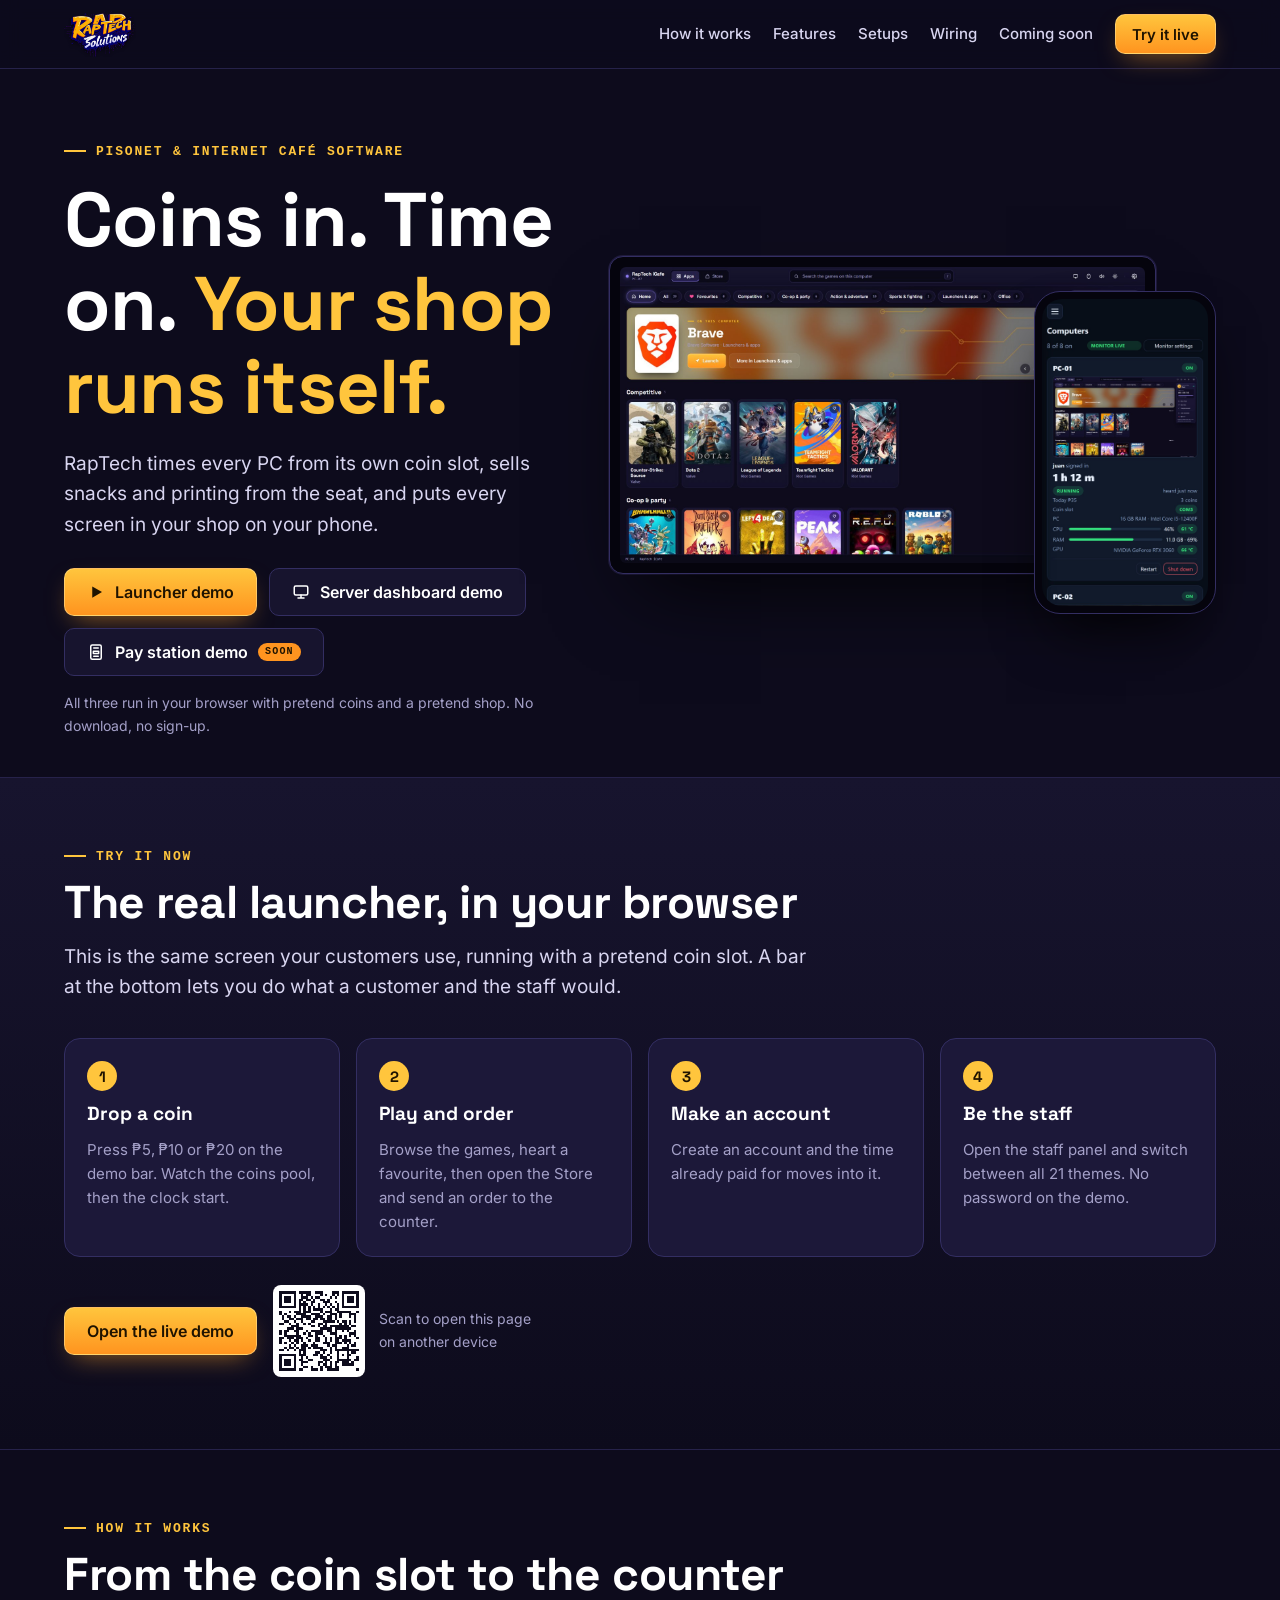
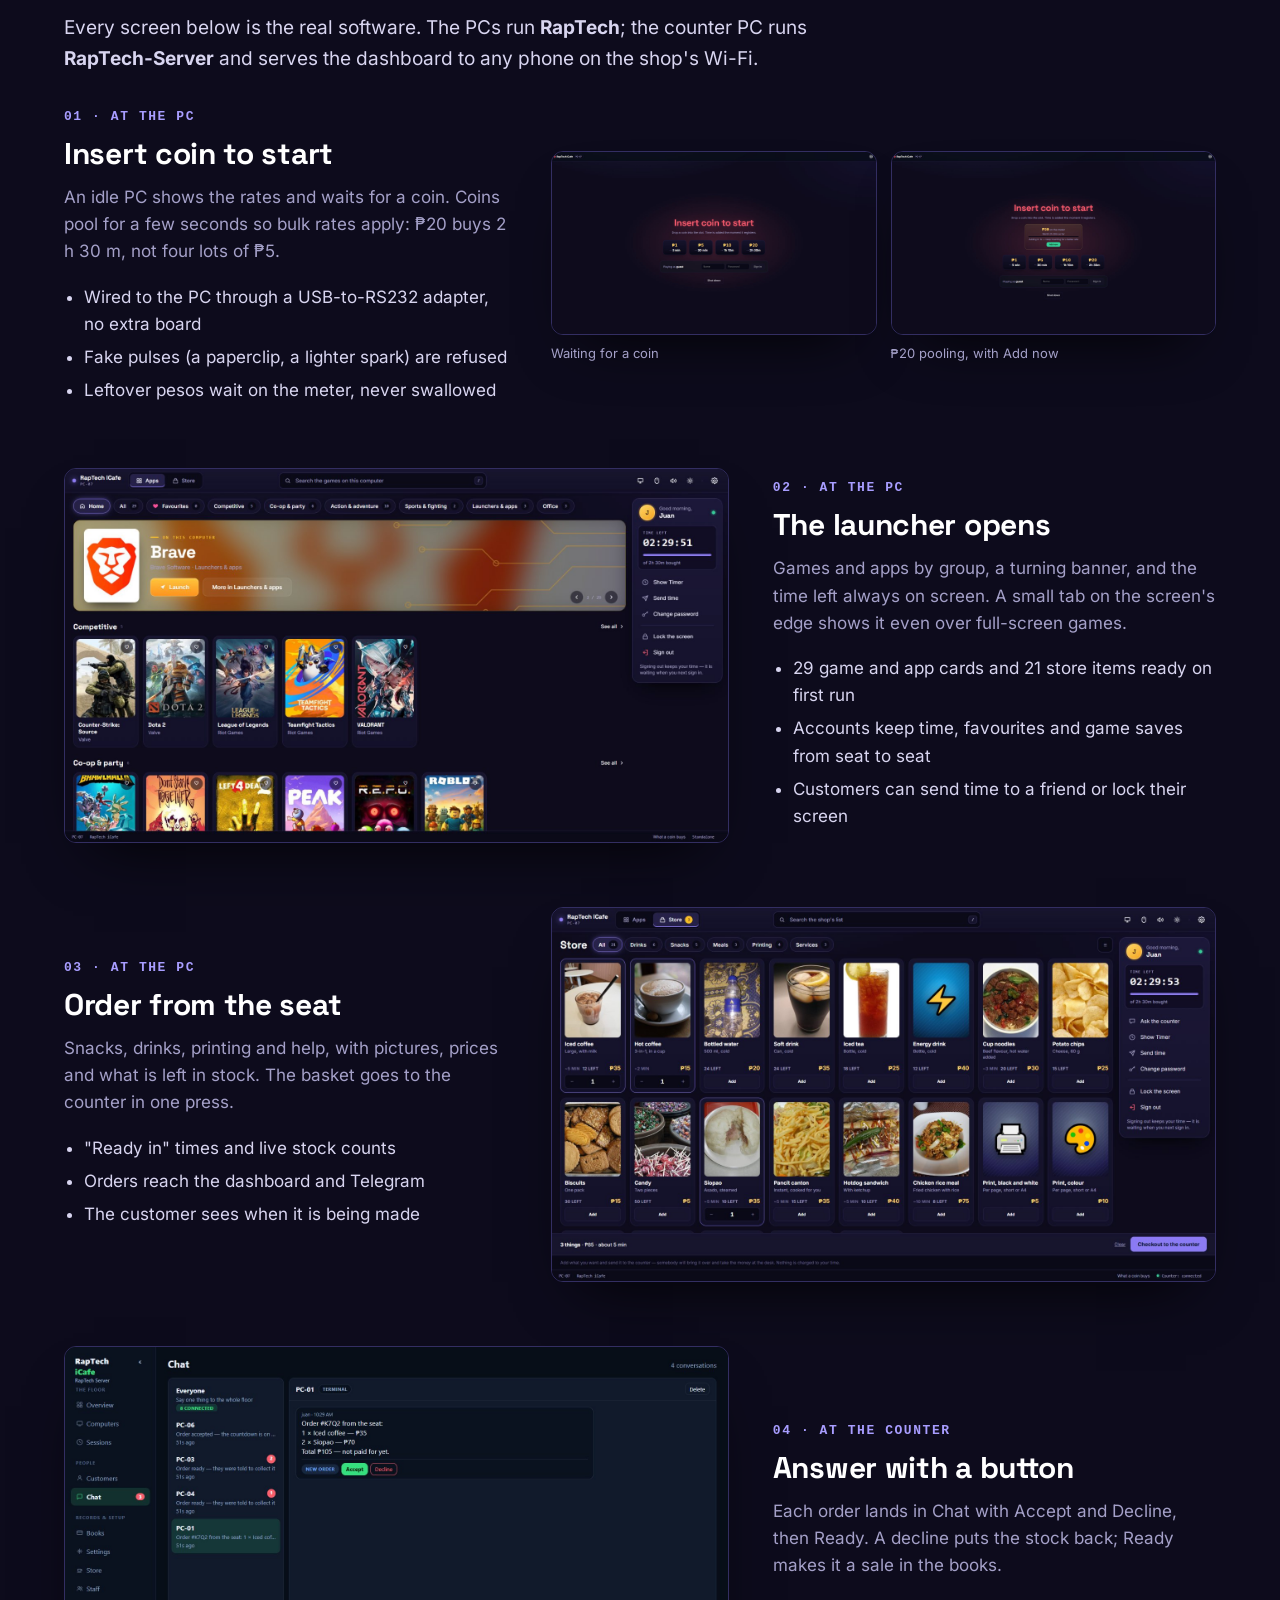
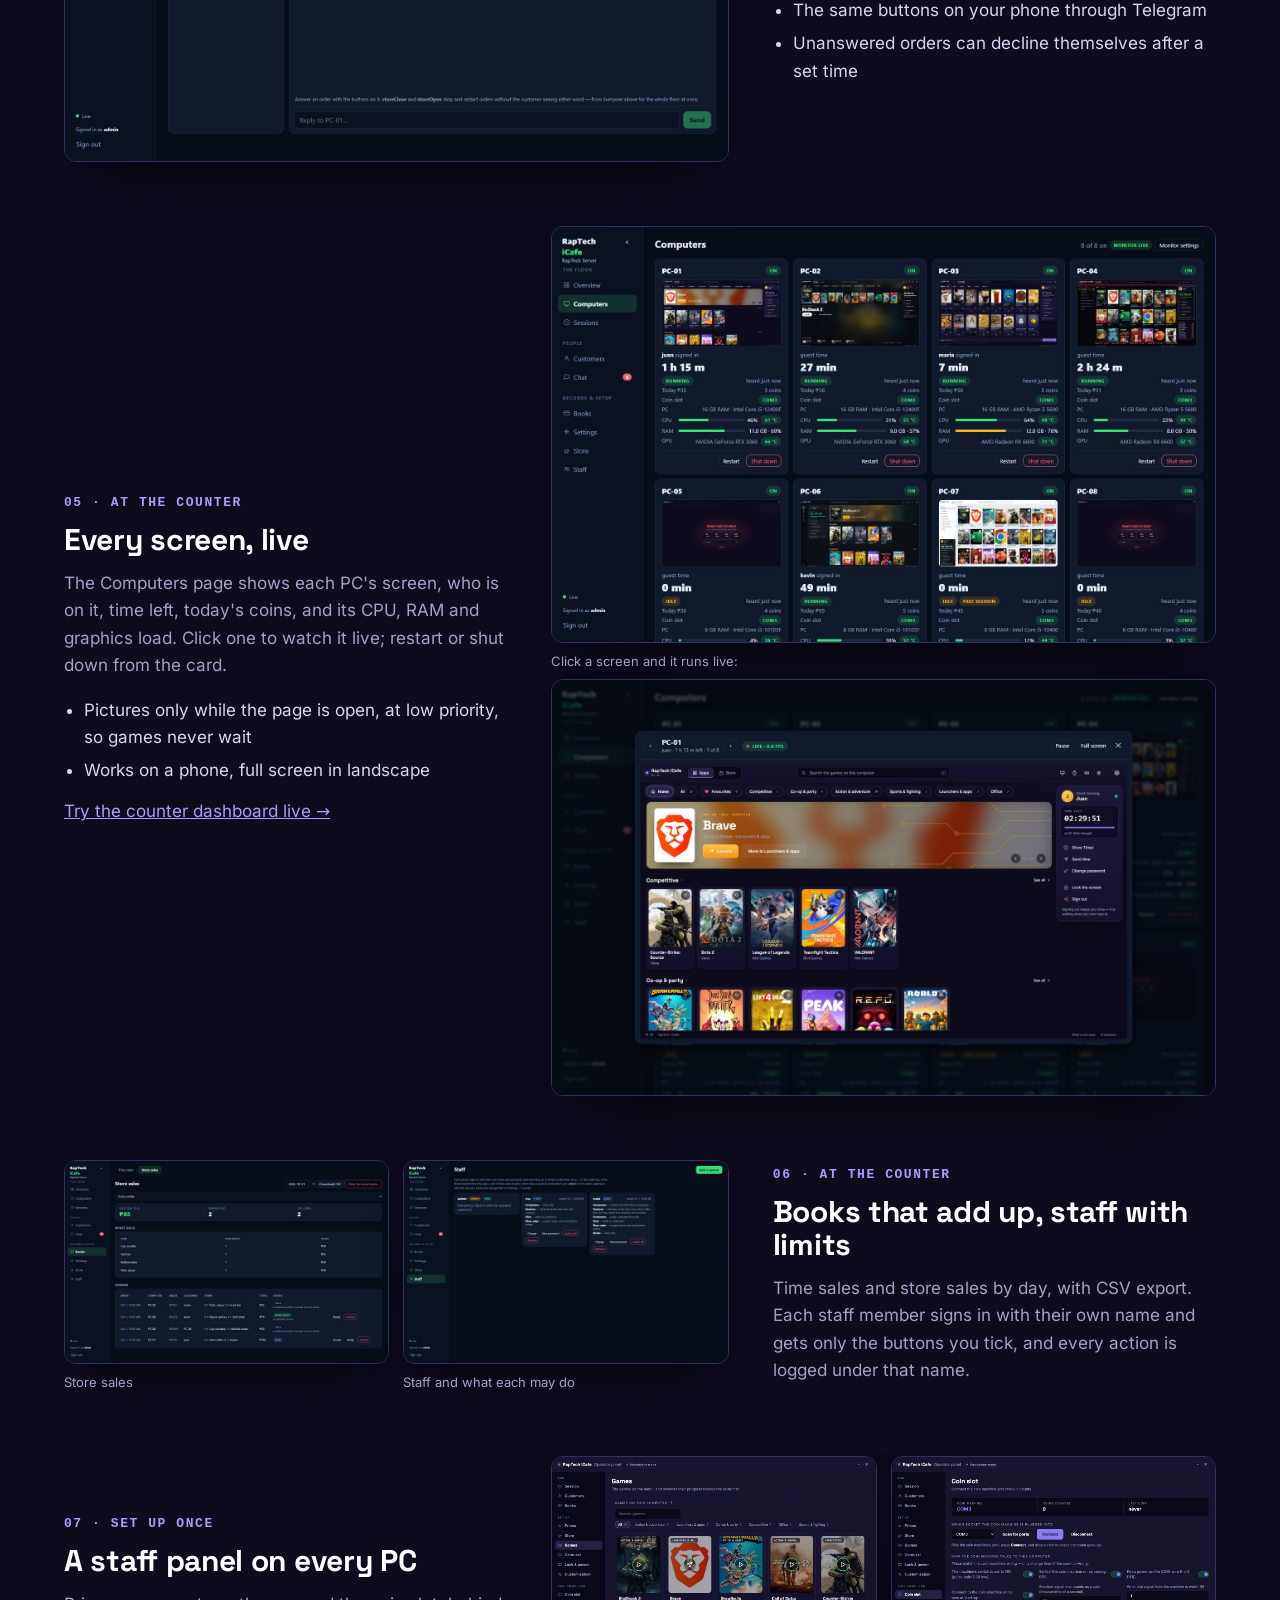
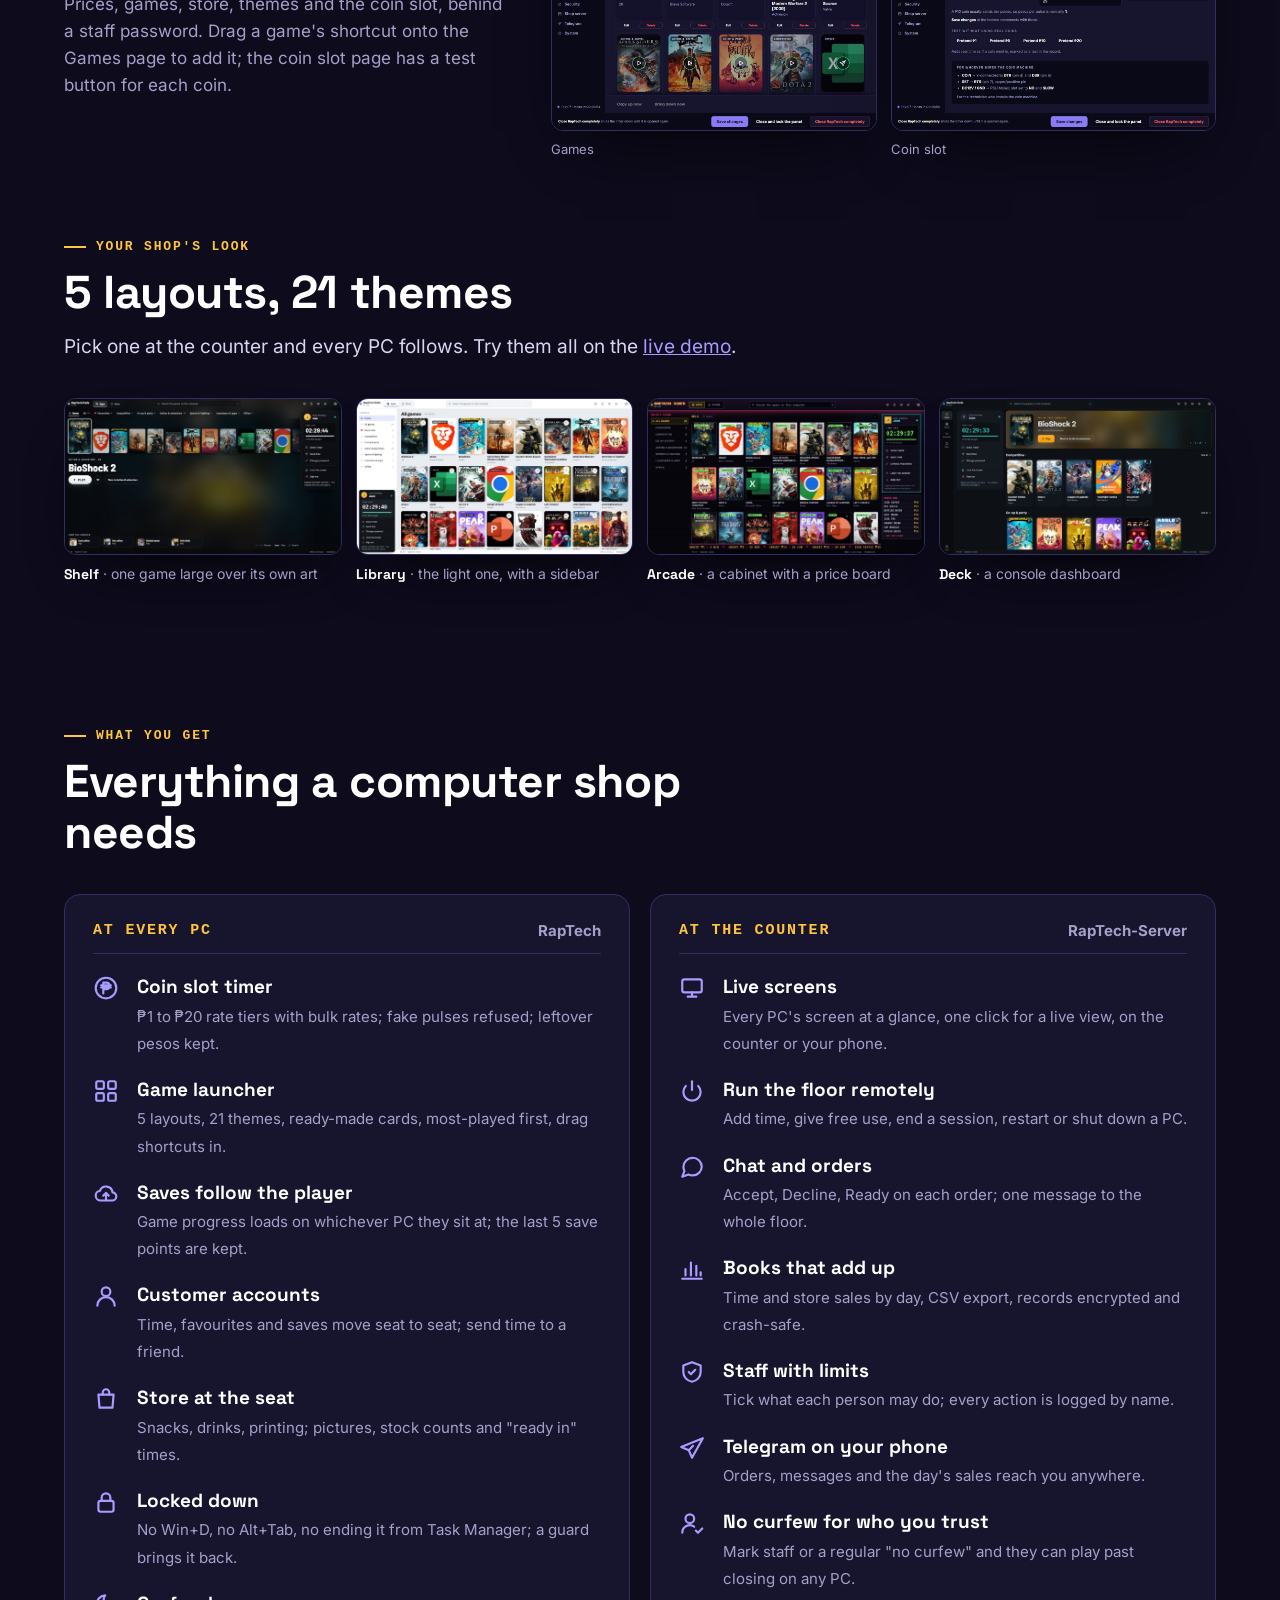
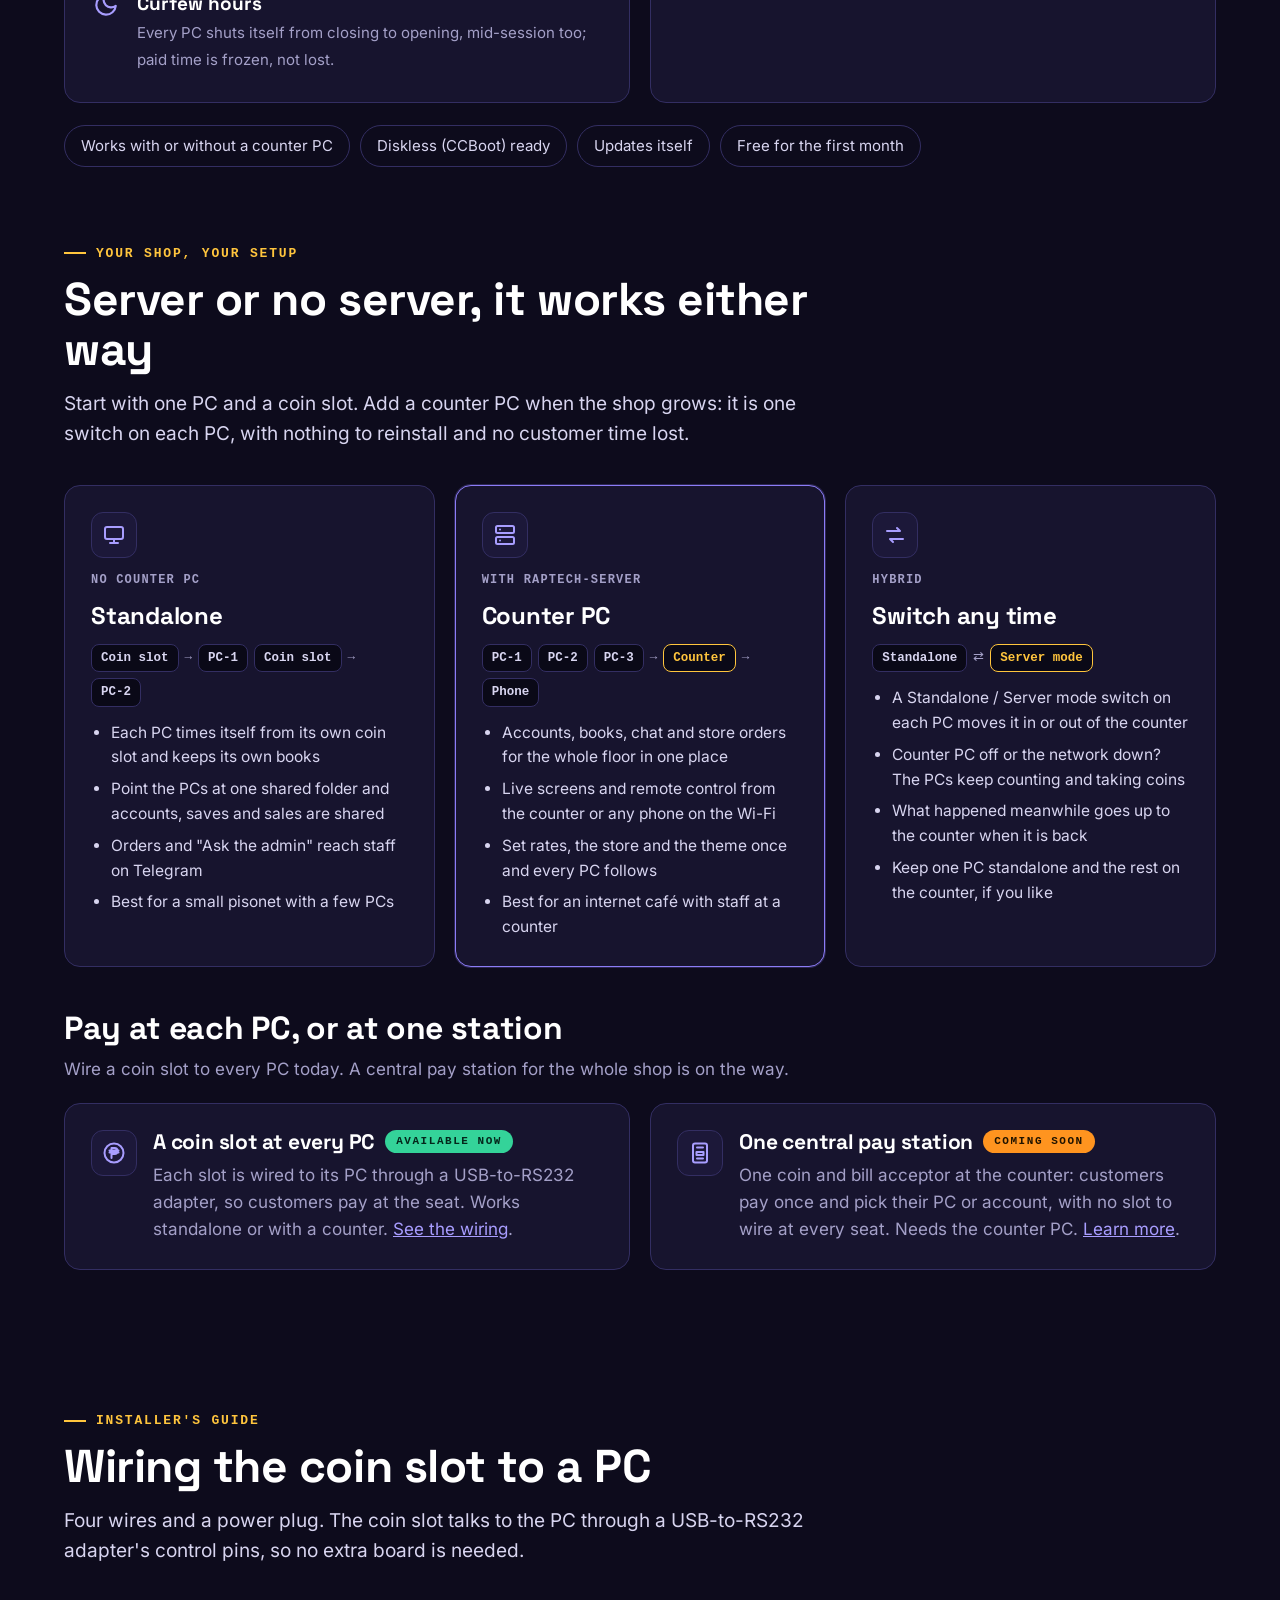
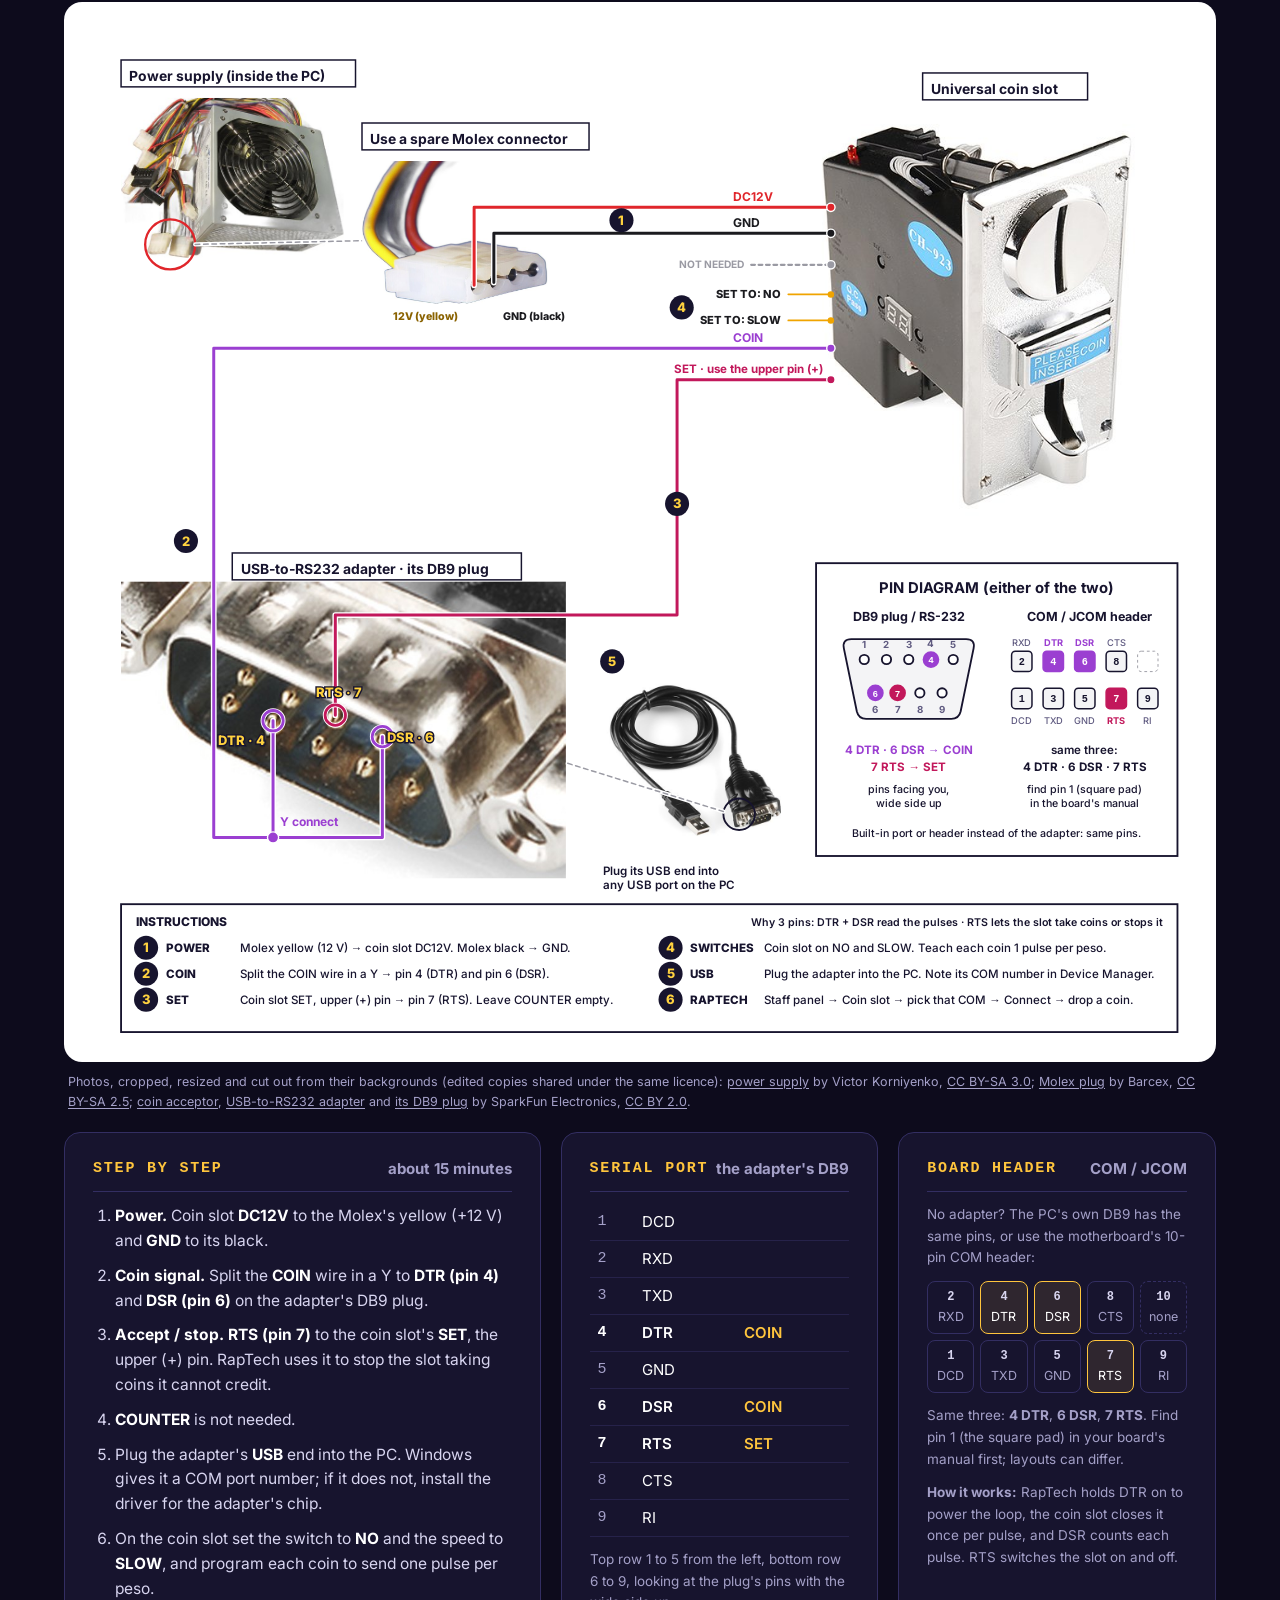
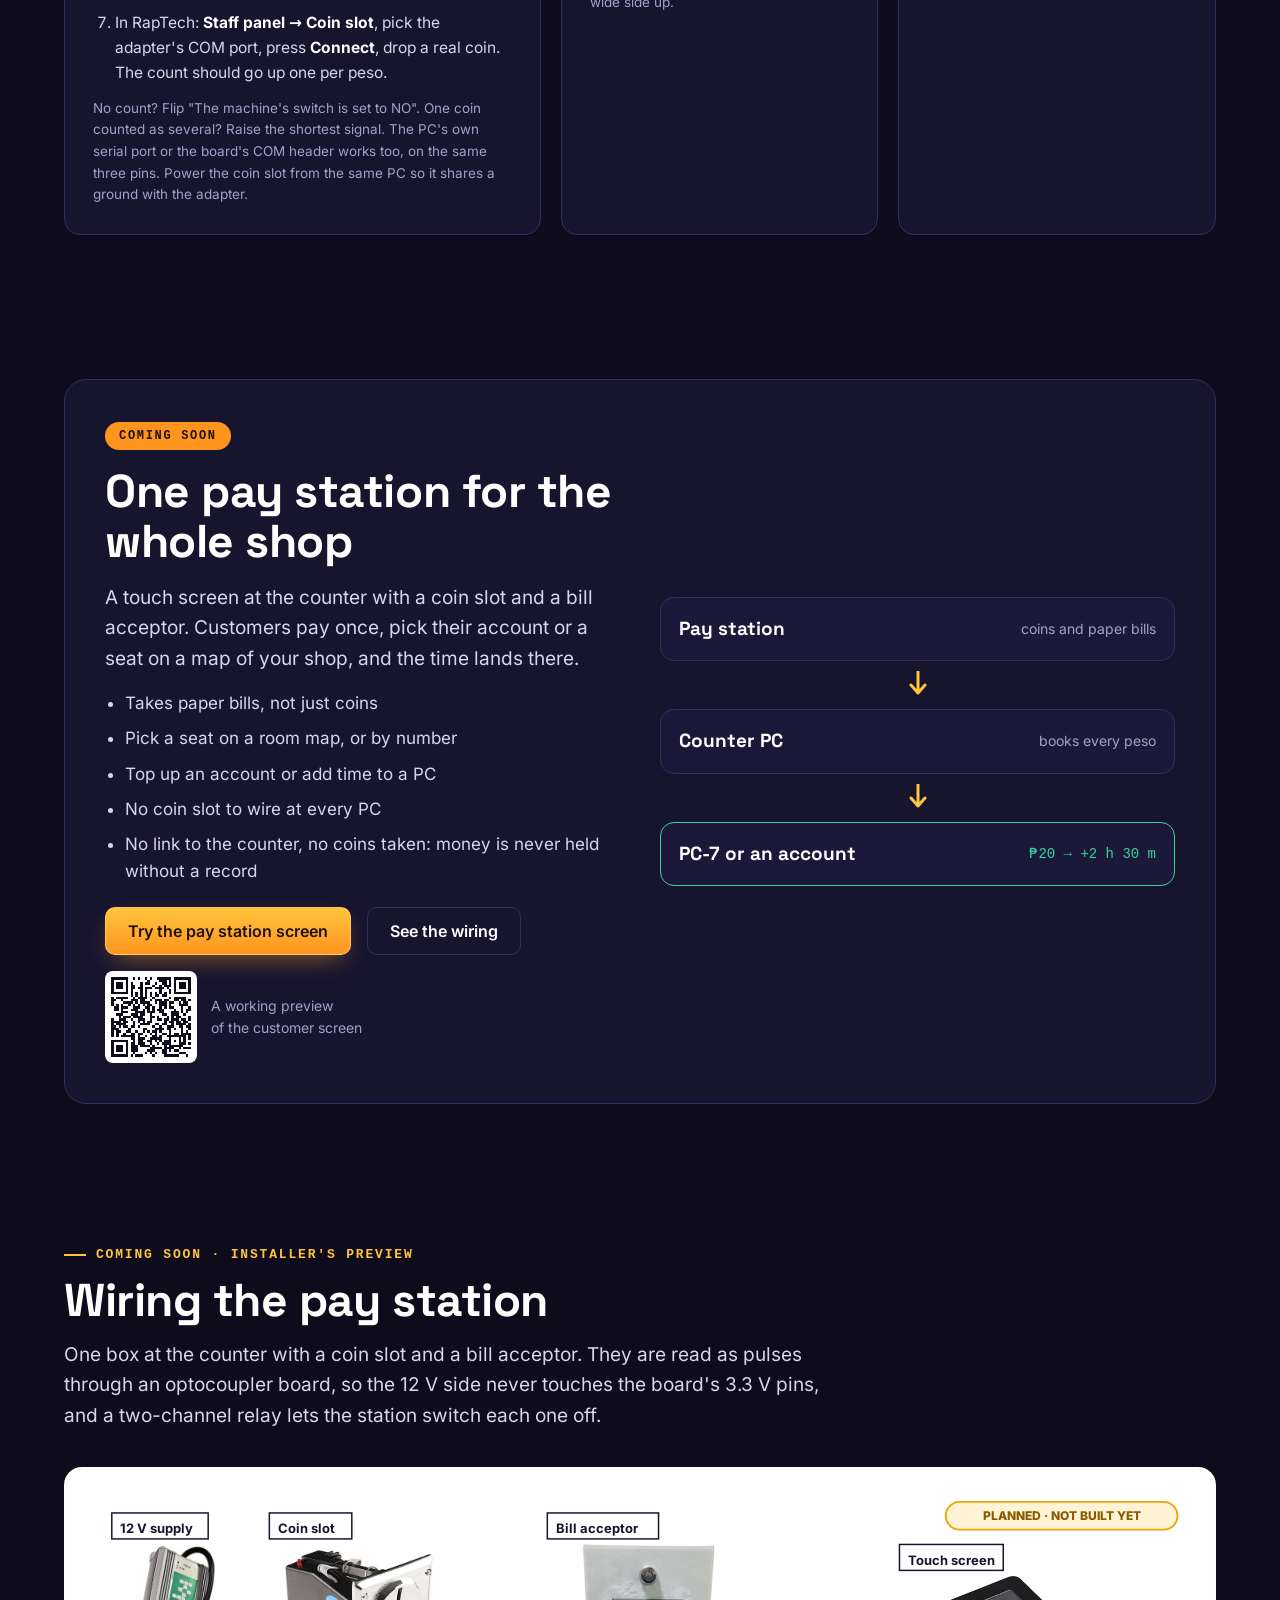
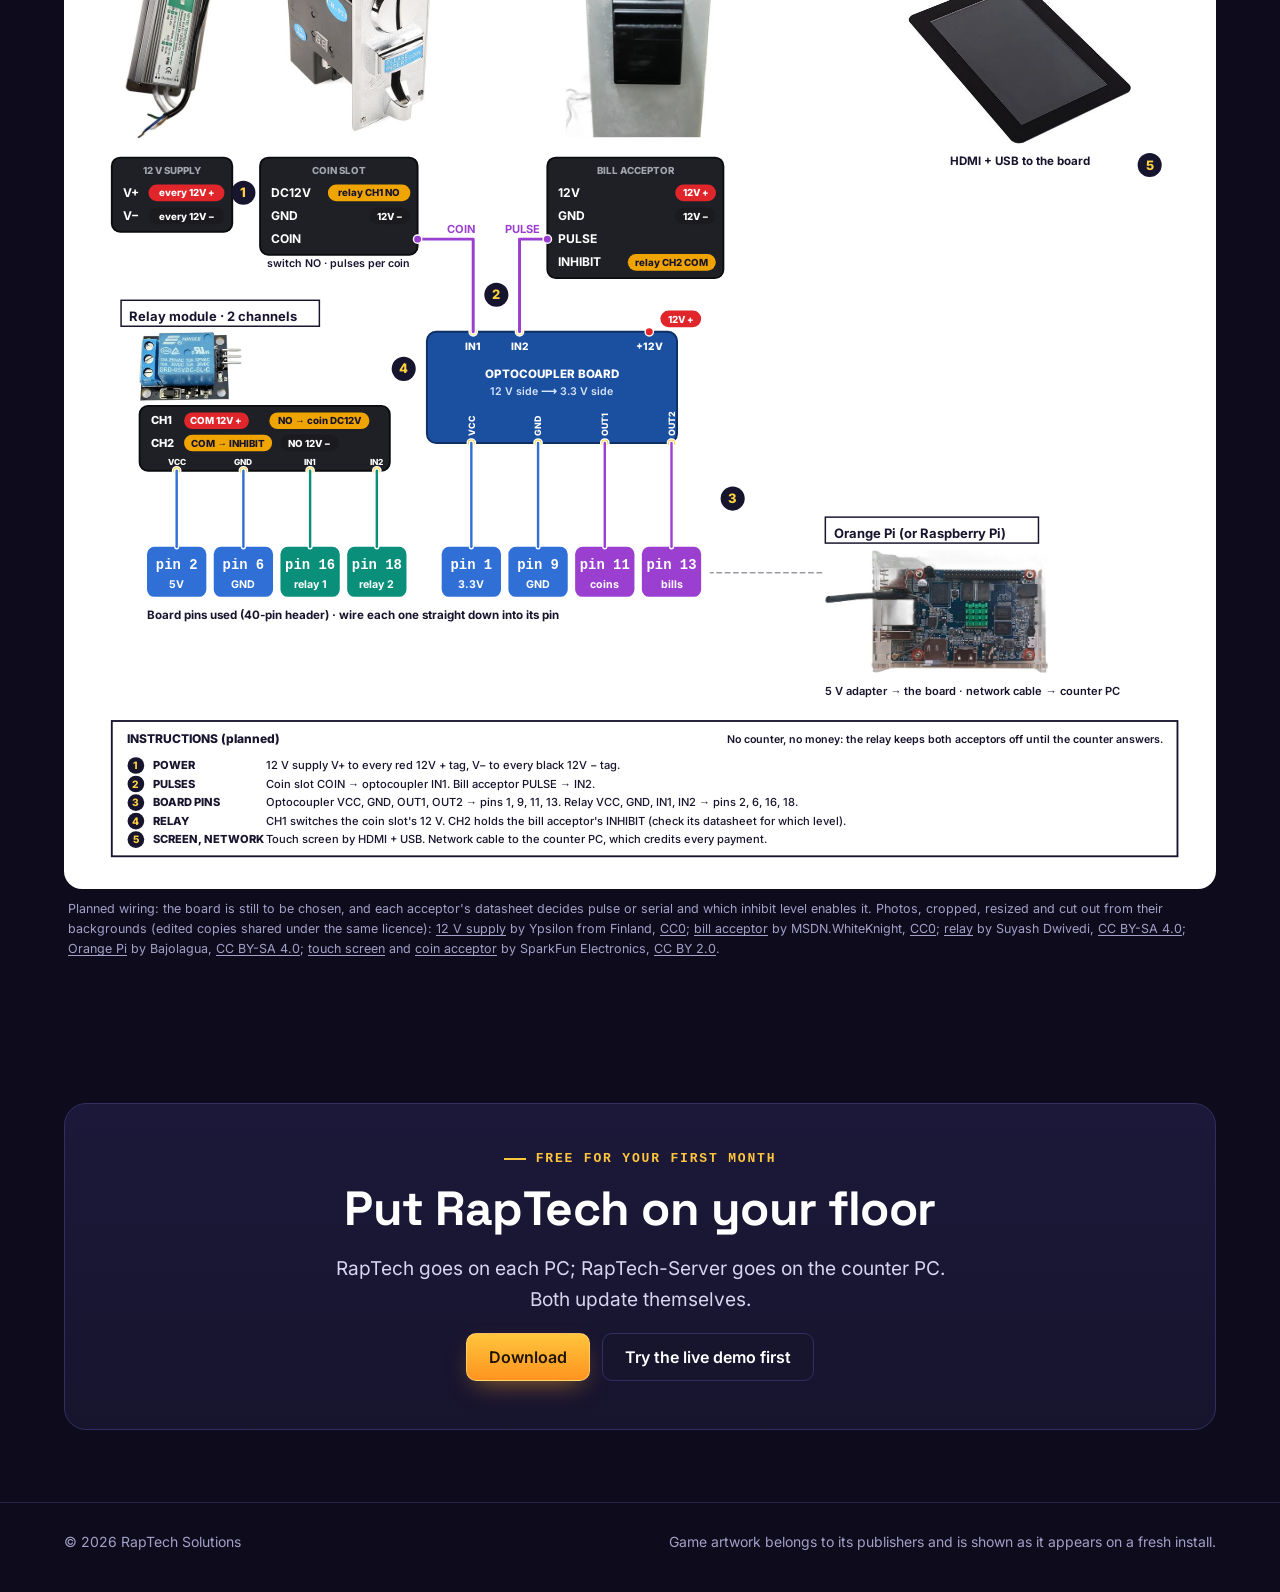
==== commit 9066c826: "Simplify the pay station wiring diagram One two-channel relay module in place of two relays, and a s" ====
--- a/index.html
+++ b/index.html
@@ -764,23 +764,22 @@
     <div class="section-head">
       <span class="eyebrow">Coming soon · installer's preview</span>
       <h2>Wiring the pay station</h2>
-      <p class="lead">One box at the counter with a coin slot and a bill acceptor. They are read as pulses through an optocoupler board, so the 12 V side never touches the board's 3.3 V pins, and two relays let the station switch each one off.</p>
+      <p class="lead">One box at the counter with a coin slot and a bill acceptor. They are read as pulses through an optocoupler board, so the 12 V side never touches the board's 3.3 V pins, and a two-channel relay lets the station switch each one off.</p>
     </div>
     <div class="paper">
-      <svg viewBox="0 0 1200 1180" role="img" aria-labelledby="ps-t ps-d">
+      <svg viewBox="0 0 1200 1060" role="img" aria-labelledby="ps-t ps-d">
         <title id="ps-t">Pay station wiring diagram (planned)</title>
-        <desc id="ps-d">Planned wiring for the counter pay station. A 12 V supply powers a coin slot and a bill acceptor. The coin slot's 12 V passes through relay 1 so the station can switch it off, and relay 2 holds the bill acceptor's INHIBIT line. The coin slot's COIN line and the bill acceptor's PULSE line go to a two-channel optocoupler board, whose outputs go to pins 11 and 13 of an Orange Pi's 40-pin header; the board's 3.3 V (pin 1) and GND (pin 9) power the optocoupler's output side. Relay 1 and relay 2 take their signal from pins 16 and 18, and 5 V and GND from pins 2 and 6. A touch screen connects by HDMI and USB, and a network cable goes to the counter PC.</desc>
+        <desc id="ps-d">Planned wiring for the counter pay station. A 12 V supply powers a coin slot, a bill acceptor and the input side of an optocoupler board. The coin slot's COIN line goes to the optocoupler's IN1 and the bill acceptor's PULSE line to IN2; the optocoupler's VCC, GND, OUT1 and OUT2 go to pins 1, 9, 11 and 13 of the board's 40-pin header. A two-channel relay module takes VCC, GND, IN1 and IN2 from pins 2, 6, 16 and 18: channel 1 switches the coin slot's 12 V, channel 2 drives the bill acceptor's INHIBIT line. A touch screen connects by HDMI and USB, and a network cable goes to the counter PC.</desc>
         <defs>
           <style>
             .t { font-family: Inter, "Segoe UI", sans-serif; fill: #17142e; }
             .m { font-family: Consolas, ui-monospace, monospace; }
           </style>
         </defs>
-        <rect width="1200" height="1180" fill="#ffffff"/>
-        <!-- planned: nothing here is built yet -->
+        <rect width="1200" height="1060" fill="#ffffff"/>
         <rect x="930" y="16" width="250" height="30" rx="15" fill="#fff4d6" stroke="#f0a400" stroke-width="2"/>
         <text class="t" x="1055" y="36" font-size="13" font-weight="800" text-anchor="middle" style="fill:#8a5a00">PLANNED · NOT BUILT YET</text>
-        <!-- row 1: the parts -->
+        <!-- the parts -->
         <rect x="30" y="28" width="104" height="28" fill="#ffffff" stroke="#17142e" stroke-width="1.6"/>
         <text class="t" x="39" y="50" font-size="14" font-weight="700" text-anchor="start" style="fill:#17142e">12 V supply</text>
         <image href="assets/wiring-ps-12v.jpg" x="45" y="64" width="96" height="207" preserveAspectRatio="xMidYMid meet"><title>A 12 V power supply with its leads</title></image>
@@ -793,7 +792,7 @@
         <rect x="880" y="62" width="112" height="28" fill="#ffffff" stroke="#17142e" stroke-width="1.6"/>
         <text class="t" x="889" y="84" font-size="14" font-weight="700" text-anchor="start" style="fill:#17142e">Touch screen</text>
         <image href="assets/wiring-ps-touch.jpg" x="890" y="96" width="240" height="181" preserveAspectRatio="xMidYMid meet"><title>A touch screen display</title></image>
-        <!-- row 2: terminals -->
+        <text class="t" x="1010" y="300" font-size="12.5" font-weight="700" text-anchor="middle" style="fill:#17142e">HDMI + USB to the board</text>
         <rect x="30" y="292" width="130" height="80" rx="9" fill="#1f2026" stroke="#0b0c0e" stroke-width="2"/>
         <text class="t" x="95" y="310" font-size="10.5" font-weight="800" text-anchor="middle" style="fill:#a2a5ad">12 V SUPPLY</text>
         <text class="t" x="42" y="334.5" font-size="13" font-weight="700" text-anchor="start" style="fill:#ffffff">V+</text>
@@ -802,218 +801,165 @@
         <text class="t" x="42" y="359.5" font-size="13" font-weight="700" text-anchor="start" style="fill:#ffffff">V−</text>
         <rect x="69.6" y="346" width="82" height="18" rx="9" fill="#1b1b1f"/>
         <text class="t" x="110.8" y="359" font-size="10.5" font-weight="800" text-anchor="middle" style="fill:#ffffff">every 12V −</text>
-        <rect x="190" y="292" width="170" height="130" rx="9" fill="#1f2026" stroke="#0b0c0e" stroke-width="2"/>
+        <rect x="190" y="292" width="170" height="105" rx="9" fill="#1f2026" stroke="#0b0c0e" stroke-width="2"/>
         <text class="t" x="275" y="310" font-size="10.5" font-weight="800" text-anchor="middle" style="fill:#a2a5ad">COIN SLOT</text>
         <text class="t" x="202" y="334.5" font-size="13" font-weight="700" text-anchor="start" style="fill:#ffffff">DC12V</text>
+        <rect x="263.2" y="321" width="89" height="18" rx="9" fill="#f0a400"/>
+        <text class="t" x="307.6" y="334" font-size="10.5" font-weight="800" text-anchor="middle" style="fill:#17142e">relay CH1 NO</text>
         <text class="t" x="202" y="359.5" font-size="13" font-weight="700" text-anchor="start" style="fill:#ffffff">GND</text>
         <rect x="308" y="346" width="44" height="18" rx="9" fill="#1b1b1f"/>
         <text class="t" x="330" y="359" font-size="10.5" font-weight="800" text-anchor="middle" style="fill:#ffffff">12V −</text>
         <text class="t" x="202" y="384.5" font-size="13" font-weight="700" text-anchor="start" style="fill:#ffffff">COIN</text>
-        <text class="t" x="202" y="409.5" font-size="13" font-weight="700" text-anchor="start" style="fill:#80838c">COUNTER</text>
-        <text class="t" x="350" y="409" font-size="10.5" font-weight="500" text-anchor="end" style="fill:#a2a5ad">not used</text>
-        <rect x="500" y="292" width="180" height="130" rx="9" fill="#1f2026" stroke="#0b0c0e" stroke-width="2"/>
-        <text class="t" x="590" y="310" font-size="10.5" font-weight="800" text-anchor="middle" style="fill:#a2a5ad">BILL ACCEPTOR</text>
+        <rect x="500" y="292" width="190" height="130" rx="9" fill="#1f2026" stroke="#0b0c0e" stroke-width="2"/>
+        <text class="t" x="595" y="310" font-size="10.5" font-weight="800" text-anchor="middle" style="fill:#a2a5ad">BILL ACCEPTOR</text>
         <text class="t" x="512" y="334.5" font-size="13" font-weight="700" text-anchor="start" style="fill:#ffffff">12V</text>
-        <rect x="628" y="321" width="44" height="18" rx="9" fill="#e0262b"/>
-        <text class="t" x="650" y="334" font-size="10.5" font-weight="800" text-anchor="middle" style="fill:#ffffff">12V +</text>
+        <rect x="638" y="321" width="44" height="18" rx="9" fill="#e0262b"/>
+        <text class="t" x="660" y="334" font-size="10.5" font-weight="800" text-anchor="middle" style="fill:#ffffff">12V +</text>
         <text class="t" x="512" y="359.5" font-size="13" font-weight="700" text-anchor="start" style="fill:#ffffff">GND</text>
-        <rect x="628" y="346" width="44" height="18" rx="9" fill="#1b1b1f"/>
-        <text class="t" x="650" y="359" font-size="10.5" font-weight="800" text-anchor="middle" style="fill:#ffffff">12V −</text>
+        <rect x="638" y="346" width="44" height="18" rx="9" fill="#1b1b1f"/>
+        <text class="t" x="660" y="359" font-size="10.5" font-weight="800" text-anchor="middle" style="fill:#ffffff">12V −</text>
         <text class="t" x="512" y="384.5" font-size="13" font-weight="700" text-anchor="start" style="fill:#ffffff">PULSE</text>
         <text class="t" x="512" y="409.5" font-size="13" font-weight="700" text-anchor="start" style="fill:#ffffff">INHIBIT</text>
-        <text class="t" x="275" y="432" font-size="11.5" font-weight="600" text-anchor="middle" style="fill:#17142e">switch NO · pulses per coin</text>
-        <text class="t" x="590" y="432" font-size="11.5" font-weight="600" text-anchor="middle" style="fill:#17142e">pulse mode (not serial)</text>
-        <text class="t" x="1010" y="300" font-size="12.5" font-weight="700" text-anchor="middle" style="fill:#17142e">HDMI + USB (touch)</text>
-        <text class="t" x="1010" y="318" font-size="12.5" font-weight="500" text-anchor="middle" style="fill:#17142e">to the board</text>
-        <!-- row 3: optocoupler board and the two relays -->
-        <rect x="400" y="476" width="280" height="124" rx="10" fill="#1b4fa0" stroke="#0e2f63" stroke-width="2"/>
-        <text class="t" x="540" y="524" font-size="12" font-weight="800" text-anchor="middle" style="fill:#ffffff">OPTOCOUPLER BOARD · 2 CHANNELS</text>
-        <text class="t" x="540" y="542" font-size="11.5" font-weight="700" text-anchor="middle" style="fill:#d6e4ff">12 V side  ⟶  3.3 V side</text>
-        <text class="t" x="540" y="558" font-size="10.5" font-weight="500" text-anchor="middle" style="fill:#b9cdf3">(PC817 optocouplers)</text>
-        <text class="t" x="420" y="497" font-size="11" font-weight="800" text-anchor="middle" style="fill:#ffffff">IN1</text>
-        <circle cx="420" cy="476" r="4.5" fill="#ffd23f" stroke="#ffffff" stroke-width="1.5"/>
-        <text class="t" x="480" y="497" font-size="11" font-weight="800" text-anchor="middle" style="fill:#ffffff">IN2</text>
-        <circle cx="480" cy="476" r="4.5" fill="#ffd23f" stroke="#ffffff" stroke-width="1.5"/>
-        <text class="t" x="640" y="497" font-size="11" font-weight="800" text-anchor="middle" style="fill:#ffffff">+12V</text>
-        <circle cx="640" cy="476" r="4.5" fill="#e0262b" stroke="#ffffff" stroke-width="1.5"/>
-        <rect x="652" y="453" width="44" height="18" rx="9" fill="#e0262b"/>
-        <text class="t" x="674" y="466" font-size="10.5" font-weight="800" text-anchor="middle" style="fill:#ffffff">12V +</text>
-        <text class="t" x="423.5" y="592" font-size="9.5" font-weight="800" transform="rotate(-90 423.5 592)" style="fill:#ffffff">VCC</text>
-        <circle cx="420" cy="600" r="4.5" fill="#ffd23f" stroke="#ffffff" stroke-width="1.5"/>
-        <text class="t" x="527.5" y="592" font-size="9.5" font-weight="800" transform="rotate(-90 527.5 592)" style="fill:#ffffff">GND</text>
-        <circle cx="524" cy="600" r="4.5" fill="#ffd23f" stroke="#ffffff" stroke-width="1.5"/>
-        <text class="t" x="553.5" y="592" font-size="9.5" font-weight="800" transform="rotate(-90 553.5 592)" style="fill:#ffffff">OUT1</text>
-        <circle cx="550" cy="600" r="4.5" fill="#ffd23f" stroke="#ffffff" stroke-width="1.5"/>
-        <text class="t" x="579.5" y="592" font-size="9.5" font-weight="800" transform="rotate(-90 579.5 592)" style="fill:#ffffff">OUT2</text>
-        <circle cx="576" cy="600" r="4.5" fill="#ffd23f" stroke="#ffffff" stroke-width="1.5"/>
-        <rect x="180" y="446" width="214" height="28" fill="#ffffff" stroke="#17142e" stroke-width="1.6"/>
-        <text class="t" x="189" y="468" font-size="14" font-weight="700" text-anchor="start" style="fill:#17142e">Relay 1 · coin slot power</text>
-        <image href="assets/wiring-ps-relay.jpg" x="195" y="476" width="130" height="93" preserveAspectRatio="xMidYMid meet"><title>A relay module</title></image>
-        <rect x="190" y="578" width="170" height="140" rx="9" fill="#1f2026" stroke="#0b0c0e" stroke-width="2"/>
-        <text class="t" x="275" y="596" font-size="10.5" font-weight="800" text-anchor="middle" style="fill:#a2a5ad">RELAY 1</text>
-        <text class="t" x="202" y="620.5" font-size="13" font-weight="700" text-anchor="start" style="fill:#ffffff">S</text>
-        <text class="t" x="202" y="642.5" font-size="13" font-weight="700" text-anchor="start" style="fill:#ffffff">+</text>
-        <rect x="276" y="629" width="76" height="18" rx="9" fill="#2f6fd6"/>
-        <text class="t" x="314" y="642" font-size="10.5" font-weight="800" text-anchor="middle" style="fill:#ffffff">5V · pin 2</text>
-        <text class="t" x="202" y="664.5" font-size="13" font-weight="700" text-anchor="start" style="fill:#ffffff">−</text>
-        <rect x="269.6" y="651" width="82" height="18" rx="9" fill="#2f6fd6"/>
-        <text class="t" x="310.8" y="664" font-size="10.5" font-weight="800" text-anchor="middle" style="fill:#ffffff">GND · pin 6</text>
-        <text class="t" x="202" y="686.5" font-size="13" font-weight="700" text-anchor="start" style="fill:#ffffff">COM</text>
-        <rect x="308" y="673" width="44" height="18" rx="9" fill="#e0262b"/>
-        <text class="t" x="330" y="686" font-size="10.5" font-weight="800" text-anchor="middle" style="fill:#ffffff">12V +</text>
-        <text class="t" x="202" y="708.5" font-size="13" font-weight="700" text-anchor="start" style="fill:#ffffff">NO</text>
-        <rect x="720" y="446" width="190" height="28" fill="#ffffff" stroke="#17142e" stroke-width="1.6"/>
-        <text class="t" x="729" y="468" font-size="14" font-weight="700" text-anchor="start" style="fill:#17142e">Relay 2 · bill inhibit</text>
-        <image href="assets/wiring-ps-relay.jpg" x="735" y="476" width="130" height="93" preserveAspectRatio="xMidYMid meet"><title>A relay module</title></image>
-        <rect x="720" y="578" width="170" height="140" rx="9" fill="#1f2026" stroke="#0b0c0e" stroke-width="2"/>
-        <text class="t" x="805" y="596" font-size="10.5" font-weight="800" text-anchor="middle" style="fill:#a2a5ad">RELAY 2</text>
-        <text class="t" x="732" y="620.5" font-size="13" font-weight="700" text-anchor="start" style="fill:#ffffff">S</text>
-        <text class="t" x="732" y="642.5" font-size="13" font-weight="700" text-anchor="start" style="fill:#ffffff">+</text>
-        <rect x="806" y="629" width="76" height="18" rx="9" fill="#2f6fd6"/>
-        <text class="t" x="844" y="642" font-size="10.5" font-weight="800" text-anchor="middle" style="fill:#ffffff">5V · pin 2</text>
-        <text class="t" x="732" y="664.5" font-size="13" font-weight="700" text-anchor="start" style="fill:#ffffff">−</text>
-        <rect x="799.6" y="651" width="82" height="18" rx="9" fill="#2f6fd6"/>
-        <text class="t" x="840.8" y="664" font-size="10.5" font-weight="800" text-anchor="middle" style="fill:#ffffff">GND · pin 6</text>
-        <text class="t" x="732" y="686.5" font-size="13" font-weight="700" text-anchor="start" style="fill:#ffffff">COM</text>
-        <text class="t" x="732" y="708.5" font-size="13" font-weight="700" text-anchor="start" style="fill:#ffffff">NO</text>
-        <rect x="838" y="695" width="44" height="18" rx="9" fill="#1b1b1f"/>
-        <text class="t" x="860" y="708" font-size="10.5" font-weight="800" text-anchor="middle" style="fill:#ffffff">12V −</text>
-        <!-- row 4: the board and its 40-pin header -->
-        <rect x="404" y="776" width="526" height="58" rx="6" fill="#26282e" stroke="#0b0c0e" stroke-width="2"/>
-        <rect x="411" y="783" width="18" height="18" rx="3" fill="#2f6fd6" stroke="#ffffff" stroke-width="1.5"/>
-        <text class="t m" x="420" y="796" font-size="9.5" font-weight="800" text-anchor="middle" style="fill:#ffffff">1</text>
-        <rect x="411" y="809" width="18" height="18" rx="3" fill="#2f6fd6" stroke="#ffffff" stroke-width="1.5"/>
-        <text class="t m" x="420" y="822" font-size="9.5" font-weight="800" text-anchor="middle" style="fill:#ffffff">2</text>
-        <circle cx="446" cy="792" r="4.5" fill="#d8a93a"/>
-        <circle cx="446" cy="818" r="4.5" fill="#d8a93a"/>
-        <circle cx="472" cy="792" r="4.5" fill="#d8a93a"/>
-        <rect x="463" y="809" width="18" height="18" rx="3" fill="#2f6fd6" stroke="#ffffff" stroke-width="1.5"/>
-        <text class="t m" x="472" y="822" font-size="9.5" font-weight="800" text-anchor="middle" style="fill:#ffffff">6</text>
-        <circle cx="498" cy="792" r="4.5" fill="#d8a93a"/>
-        <circle cx="498" cy="818" r="4.5" fill="#d8a93a"/>
-        <rect x="515" y="783" width="18" height="18" rx="3" fill="#2f6fd6" stroke="#ffffff" stroke-width="1.5"/>
-        <text class="t m" x="524" y="796" font-size="9.5" font-weight="800" text-anchor="middle" style="fill:#ffffff">9</text>
-        <circle cx="524" cy="818" r="4.5" fill="#d8a93a"/>
-        <rect x="541" y="783" width="18" height="18" rx="3" fill="#9b3fd1" stroke="#ffffff" stroke-width="1.5"/>
-        <text class="t m" x="550" y="796" font-size="9.5" font-weight="800" text-anchor="middle" style="fill:#ffffff">11</text>
-        <circle cx="550" cy="818" r="4.5" fill="#d8a93a"/>
-        <rect x="567" y="783" width="18" height="18" rx="3" fill="#9b3fd1" stroke="#ffffff" stroke-width="1.5"/>
-        <text class="t m" x="576" y="796" font-size="9.5" font-weight="800" text-anchor="middle" style="fill:#ffffff">13</text>
-        <circle cx="576" cy="818" r="4.5" fill="#d8a93a"/>
-        <circle cx="602" cy="792" r="4.5" fill="#d8a93a"/>
-        <rect x="593" y="809" width="18" height="18" rx="3" fill="#0a8f7a" stroke="#ffffff" stroke-width="1.5"/>
-        <text class="t m" x="602" y="822" font-size="9.5" font-weight="800" text-anchor="middle" style="fill:#ffffff">16</text>
-        <circle cx="628" cy="792" r="4.5" fill="#d8a93a"/>
-        <rect x="619" y="809" width="18" height="18" rx="3" fill="#0a8f7a" stroke="#ffffff" stroke-width="1.5"/>
-        <text class="t m" x="628" y="822" font-size="9.5" font-weight="800" text-anchor="middle" style="fill:#ffffff">18</text>
-        <circle cx="654" cy="792" r="4.5" fill="#d8a93a"/>
-        <circle cx="654" cy="818" r="4.5" fill="#d8a93a"/>
-        <circle cx="680" cy="792" r="4.5" fill="#d8a93a"/>
-        <circle cx="680" cy="818" r="4.5" fill="#d8a93a"/>
-        <circle cx="706" cy="792" r="4.5" fill="#d8a93a"/>
-        <circle cx="706" cy="818" r="4.5" fill="#d8a93a"/>
-        <circle cx="732" cy="792" r="4.5" fill="#d8a93a"/>
-        <circle cx="732" cy="818" r="4.5" fill="#d8a93a"/>
-        <circle cx="758" cy="792" r="4.5" fill="#d8a93a"/>
-        <circle cx="758" cy="818" r="4.5" fill="#d8a93a"/>
-        <circle cx="784" cy="792" r="4.5" fill="#d8a93a"/>
-        <circle cx="784" cy="818" r="4.5" fill="#d8a93a"/>
-        <circle cx="810" cy="792" r="4.5" fill="#d8a93a"/>
-        <circle cx="810" cy="818" r="4.5" fill="#d8a93a"/>
-        <circle cx="836" cy="792" r="4.5" fill="#d8a93a"/>
-        <circle cx="836" cy="818" r="4.5" fill="#d8a93a"/>
-        <circle cx="862" cy="792" r="4.5" fill="#d8a93a"/>
-        <circle cx="862" cy="818" r="4.5" fill="#d8a93a"/>
-        <circle cx="888" cy="792" r="4.5" fill="#d8a93a"/>
-        <circle cx="888" cy="818" r="4.5" fill="#d8a93a"/>
-        <circle cx="914" cy="792" r="4.5" fill="#d8a93a"/>
-        <circle cx="914" cy="818" r="4.5" fill="#d8a93a"/>
-        <text class="t" x="600" y="770" font-size="12" font-weight="700" text-anchor="start" style="fill:#17142e">40-pin header · pin 1 left, odd pins on top</text>
-        <rect x="960" y="750" width="230" height="28" fill="#ffffff" stroke="#17142e" stroke-width="1.6"/>
-        <text class="t" x="969" y="772" font-size="14" font-weight="700" text-anchor="start" style="fill:#17142e">Orange Pi (or Raspberry Pi)</text>
-        <image href="assets/wiring-ps-board.jpg" x="955" y="782" width="225" height="123" preserveAspectRatio="xMidYMid meet"><title>An Orange Pi single-board computer in a clear case</title></image>
-        <path d="M956 805 L926 805" fill="none" stroke="#ffffff" stroke-width="4.6" stroke-linejoin="round" stroke-linecap="round"/>
-        <path d="M956 805 L926 805" fill="none" stroke="#9a9aa3" stroke-width="1.6" stroke-linejoin="round" stroke-linecap="round" stroke-dasharray="5 4"/>
-        <text class="t" x="960" y="928" font-size="12" font-weight="600" text-anchor="start" style="fill:#17142e">5 V adapter → the board</text>
-        <text class="t" x="960" y="946" font-size="12" font-weight="600" text-anchor="start" style="fill:#17142e">Network cable → counter PC</text>
-        <text class="t" x="960" y="964" font-size="12" font-weight="600" text-anchor="start" style="fill:#17142e">HDMI + USB → touch screen</text>
+        <rect x="586.8" y="396" width="95" height="18" rx="9" fill="#f0a400"/>
+        <text class="t" x="634.4" y="409" font-size="10.5" font-weight="800" text-anchor="middle" style="fill:#17142e">relay CH2 COM</text>
+        <text class="t" x="275" y="410" font-size="11.5" font-weight="600" text-anchor="middle" style="fill:#17142e">switch NO · pulses per coin</text>
+        <!-- optocoupler board -->
+        <rect x="370" y="480" width="270" height="120" rx="10" fill="#1b4fa0" stroke="#0e2f63" stroke-width="2"/>
+        <text class="t" x="505" y="530" font-size="12.5" font-weight="800" text-anchor="middle" style="fill:#ffffff">OPTOCOUPLER BOARD</text>
+        <text class="t" x="505" y="548" font-size="11.5" font-weight="600" text-anchor="middle" style="fill:#d6e4ff">12 V side ⟶ 3.3 V side</text>
+        <text class="t" x="420" y="500" font-size="11" font-weight="800" text-anchor="middle" style="fill:#ffffff">IN1</text>
+        <circle cx="420" cy="480" r="4.5" fill="#ffd23f" stroke="#ffffff" stroke-width="1.5"/>
+        <text class="t" x="470" y="500" font-size="11" font-weight="800" text-anchor="middle" style="fill:#ffffff">IN2</text>
+        <circle cx="470" cy="480" r="4.5" fill="#ffd23f" stroke="#ffffff" stroke-width="1.5"/>
+        <text class="t" x="610" y="500" font-size="11" font-weight="800" text-anchor="middle" style="fill:#ffffff">+12V</text>
+        <circle cx="610" cy="480" r="4.5" fill="#e0262b" stroke="#ffffff" stroke-width="1.5"/>
+        <rect x="622" y="457" width="44" height="18" rx="9" fill="#e0262b"/>
+        <text class="t" x="644" y="470" font-size="10.5" font-weight="800" text-anchor="middle" style="fill:#ffffff">12V +</text>
+        <text class="t" x="421.5" y="592" font-size="9.5" font-weight="800" transform="rotate(-90 421.5 592)" style="fill:#ffffff">VCC</text>
+        <circle cx="418" cy="600" r="4.5" fill="#ffd23f" stroke="#ffffff" stroke-width="1.5"/>
+        <text class="t" x="493.5" y="592" font-size="9.5" font-weight="800" transform="rotate(-90 493.5 592)" style="fill:#ffffff">GND</text>
+        <circle cx="490" cy="600" r="4.5" fill="#ffd23f" stroke="#ffffff" stroke-width="1.5"/>
+        <text class="t" x="565.5" y="592" font-size="9.5" font-weight="800" transform="rotate(-90 565.5 592)" style="fill:#ffffff">OUT1</text>
+        <circle cx="562" cy="600" r="4.5" fill="#ffd23f" stroke="#ffffff" stroke-width="1.5"/>
+        <text class="t" x="637.5" y="592" font-size="9.5" font-weight="800" transform="rotate(-90 637.5 592)" style="fill:#ffffff">OUT2</text>
+        <circle cx="634" cy="600" r="4.5" fill="#ffd23f" stroke="#ffffff" stroke-width="1.5"/>
+        <!-- the two-channel relay -->
+        <rect x="40" y="446" width="214" height="28" fill="#ffffff" stroke="#17142e" stroke-width="1.6"/>
+        <text class="t" x="49" y="468" font-size="14" font-weight="700" text-anchor="start" style="fill:#17142e">Relay module · 2 channels</text>
+        <image href="assets/wiring-ps-relay.jpg" x="60" y="476" width="110" height="79" preserveAspectRatio="xMidYMid meet"><title>A relay module</title></image>
+        <rect x="60" y="560" width="270" height="70" rx="9" fill="#1f2026" stroke="#0b0c0e" stroke-width="2"/>
+        <text class="t" x="72" y="580" font-size="12" font-weight="800" text-anchor="start" style="fill:#ffffff">CH1</text>
+        <rect x="108" y="567" width="70" height="18" rx="9" fill="#e0262b"/>
+        <text class="t" x="142.8" y="580" font-size="10.5" font-weight="800" text-anchor="middle" style="fill:#ffffff">COM 12V +</text>
+        <rect x="200" y="567" width="108" height="18" rx="9" fill="#f0a400"/>
+        <text class="t" x="254" y="580" font-size="10.5" font-weight="800" text-anchor="middle" style="fill:#17142e">NO → coin DC12V</text>
+        <text class="t" x="72" y="604" font-size="12" font-weight="800" text-anchor="start" style="fill:#ffffff">CH2</text>
+        <rect x="108" y="591" width="95" height="18" rx="9" fill="#f0a400"/>
+        <text class="t" x="155.6" y="604" font-size="10.5" font-weight="800" text-anchor="middle" style="fill:#17142e">COM → INHIBIT</text>
+        <rect x="212" y="591" width="63" height="18" rx="9" fill="#1b1b1f"/>
+        <text class="t" x="243.6" y="604" font-size="10.5" font-weight="800" text-anchor="middle" style="fill:#ffffff">NO 12V −</text>
+        <text class="t" x="100" y="624" font-size="9" font-weight="800" text-anchor="middle" style="fill:#ffffff">VCC</text>
+        <circle cx="100" cy="630" r="4.5" fill="#ffd23f" stroke="#ffffff" stroke-width="1.5"/>
+        <text class="t" x="172" y="624" font-size="9" font-weight="800" text-anchor="middle" style="fill:#ffffff">GND</text>
+        <circle cx="172" cy="630" r="4.5" fill="#ffd23f" stroke="#ffffff" stroke-width="1.5"/>
+        <text class="t" x="244" y="624" font-size="9" font-weight="800" text-anchor="middle" style="fill:#ffffff">IN1</text>
+        <circle cx="244" cy="630" r="4.5" fill="#ffd23f" stroke="#ffffff" stroke-width="1.5"/>
+        <text class="t" x="316" y="624" font-size="9" font-weight="800" text-anchor="middle" style="fill:#ffffff">IN2</text>
+        <circle cx="316" cy="630" r="4.5" fill="#ffd23f" stroke="#ffffff" stroke-width="1.5"/>
+        <!-- the pins used on the board -->
+        <text class="t" x="68" y="790" font-size="12.5" font-weight="700" text-anchor="start" style="fill:#17142e">Board pins used (40-pin header) · wire each one straight down into its pin</text>
+        <rect x="68" y="712" width="64" height="54" rx="8" fill="#2f6fd6"/>
+        <text class="t m" x="100" y="736" font-size="15" font-weight="800" text-anchor="middle" style="fill:#ffffff">pin 2</text>
+        <text class="t" x="100" y="756" font-size="11.5" font-weight="700" text-anchor="middle" style="fill:#ffffff">5V</text>
+        <rect x="140" y="712" width="64" height="54" rx="8" fill="#2f6fd6"/>
+        <text class="t m" x="172" y="736" font-size="15" font-weight="800" text-anchor="middle" style="fill:#ffffff">pin 6</text>
+        <text class="t" x="172" y="756" font-size="11.5" font-weight="700" text-anchor="middle" style="fill:#ffffff">GND</text>
+        <rect x="212" y="712" width="64" height="54" rx="8" fill="#0a8f7a"/>
+        <text class="t m" x="244" y="736" font-size="15" font-weight="800" text-anchor="middle" style="fill:#ffffff">pin 16</text>
+        <text class="t" x="244" y="756" font-size="11.5" font-weight="700" text-anchor="middle" style="fill:#ffffff">relay 1</text>
+        <rect x="284" y="712" width="64" height="54" rx="8" fill="#0a8f7a"/>
+        <text class="t m" x="316" y="736" font-size="15" font-weight="800" text-anchor="middle" style="fill:#ffffff">pin 18</text>
+        <text class="t" x="316" y="756" font-size="11.5" font-weight="700" text-anchor="middle" style="fill:#ffffff">relay 2</text>
+        <rect x="386" y="712" width="64" height="54" rx="8" fill="#2f6fd6"/>
+        <text class="t m" x="418" y="736" font-size="15" font-weight="800" text-anchor="middle" style="fill:#ffffff">pin 1</text>
+        <text class="t" x="418" y="756" font-size="11.5" font-weight="700" text-anchor="middle" style="fill:#ffffff">3.3V</text>
+        <rect x="458" y="712" width="64" height="54" rx="8" fill="#2f6fd6"/>
+        <text class="t m" x="490" y="736" font-size="15" font-weight="800" text-anchor="middle" style="fill:#ffffff">pin 9</text>
+        <text class="t" x="490" y="756" font-size="11.5" font-weight="700" text-anchor="middle" style="fill:#ffffff">GND</text>
+        <rect x="530" y="712" width="64" height="54" rx="8" fill="#9b3fd1"/>
+        <text class="t m" x="562" y="736" font-size="15" font-weight="800" text-anchor="middle" style="fill:#ffffff">pin 11</text>
+        <text class="t" x="562" y="756" font-size="11.5" font-weight="700" text-anchor="middle" style="fill:#ffffff">coins</text>
+        <rect x="602" y="712" width="64" height="54" rx="8" fill="#9b3fd1"/>
+        <text class="t m" x="634" y="736" font-size="15" font-weight="800" text-anchor="middle" style="fill:#ffffff">pin 13</text>
+        <text class="t" x="634" y="756" font-size="11.5" font-weight="700" text-anchor="middle" style="fill:#ffffff">bills</text>
+        <rect x="800" y="680" width="230" height="28" fill="#ffffff" stroke="#17142e" stroke-width="1.6"/>
+        <text class="t" x="809" y="702" font-size="14" font-weight="700" text-anchor="start" style="fill:#17142e">Orange Pi (or Raspberry Pi)</text>
+        <image href="assets/wiring-ps-board.jpg" x="800" y="716" width="240" height="132" preserveAspectRatio="xMidYMid meet"><title>An Orange Pi single-board computer in a clear case</title></image>
+        <path d="M796 740 L676 740" fill="none" stroke="#ffffff" stroke-width="4.6" stroke-linejoin="round" stroke-linecap="round"/>
+        <path d="M796 740 L676 740" fill="none" stroke="#9a9aa3" stroke-width="1.6" stroke-linejoin="round" stroke-linecap="round" stroke-dasharray="5 4"/>
+        <text class="t" x="800" y="872" font-size="12" font-weight="600" text-anchor="start" style="fill:#17142e">5 V adapter → the board · network cable → counter PC</text>
         <!-- the wires -->
-        <path d="M190 704 H172 V330 H190" fill="none" stroke="#ffffff" stroke-width="6.2" stroke-linejoin="round" stroke-linecap="round"/>
-        <path d="M190 704 H172 V330 H190" fill="none" stroke="#e0262b" stroke-width="3.2" stroke-linejoin="round" stroke-linecap="round"/>
-        <path d="M360 380 H420 V476" fill="none" stroke="#ffffff" stroke-width="6.2" stroke-linejoin="round" stroke-linecap="round"/>
-        <path d="M360 380 H420 V476" fill="none" stroke="#9b3fd1" stroke-width="3.2" stroke-linejoin="round" stroke-linecap="round"/>
-        <path d="M500 380 H480 V476" fill="none" stroke="#ffffff" stroke-width="6.2" stroke-linejoin="round" stroke-linecap="round"/>
-        <path d="M500 380 H480 V476" fill="none" stroke="#9b3fd1" stroke-width="3.2" stroke-linejoin="round" stroke-linecap="round"/>
-        <path d="M720 682 H700 V405 H680" fill="none" stroke="#ffffff" stroke-width="6.2" stroke-linejoin="round" stroke-linecap="round"/>
-        <path d="M720 682 H700 V405 H680" fill="none" stroke="#0a8f7a" stroke-width="3.2" stroke-linejoin="round" stroke-linecap="round"/>
-        <path d="M420 600 V783" fill="none" stroke="#ffffff" stroke-width="5.6" stroke-linejoin="round" stroke-linecap="round"/>
-        <path d="M420 600 V783" fill="none" stroke="#2f6fd6" stroke-width="2.6" stroke-linejoin="round" stroke-linecap="round"/>
-        <path d="M524 600 V783" fill="none" stroke="#ffffff" stroke-width="5.6" stroke-linejoin="round" stroke-linecap="round"/>
-        <path d="M524 600 V783" fill="none" stroke="#2f6fd6" stroke-width="2.6" stroke-linejoin="round" stroke-linecap="round"/>
-        <path d="M550 600 V783" fill="none" stroke="#ffffff" stroke-width="5.6" stroke-linejoin="round" stroke-linecap="round"/>
-        <path d="M550 600 V783" fill="none" stroke="#9b3fd1" stroke-width="2.6" stroke-linejoin="round" stroke-linecap="round"/>
-        <path d="M576 600 V783" fill="none" stroke="#ffffff" stroke-width="5.6" stroke-linejoin="round" stroke-linecap="round"/>
-        <path d="M576 600 V783" fill="none" stroke="#9b3fd1" stroke-width="2.6" stroke-linejoin="round" stroke-linecap="round"/>
-        <path d="M360 616 H378 V852 H602 V827" fill="none" stroke="#ffffff" stroke-width="5.6" stroke-linejoin="round" stroke-linecap="round"/>
-        <path d="M360 616 H378 V852 H602 V827" fill="none" stroke="#0a8f7a" stroke-width="2.6" stroke-linejoin="round" stroke-linecap="round"/>
-        <path d="M890 616 H906 V866 H628 V827" fill="none" stroke="#ffffff" stroke-width="5.6" stroke-linejoin="round" stroke-linecap="round"/>
-        <path d="M890 616 H906 V866 H628 V827" fill="none" stroke="#0a8f7a" stroke-width="2.6" stroke-linejoin="round" stroke-linecap="round"/>
-        <circle cx="190" cy="330" r="4.5" fill="#e0262b" stroke="#ffffff" stroke-width="1.5"/>
-        <circle cx="190" cy="704" r="4.5" fill="#e0262b" stroke="#ffffff" stroke-width="1.5"/>
+        <path d="M360 380 H420 V480" fill="none" stroke="#ffffff" stroke-width="6.2" stroke-linejoin="round" stroke-linecap="round"/>
+        <path d="M360 380 H420 V480" fill="none" stroke="#9b3fd1" stroke-width="3.2" stroke-linejoin="round" stroke-linecap="round"/>
+        <path d="M500 380 H470 V480" fill="none" stroke="#ffffff" stroke-width="6.2" stroke-linejoin="round" stroke-linecap="round"/>
+        <path d="M500 380 H470 V480" fill="none" stroke="#9b3fd1" stroke-width="3.2" stroke-linejoin="round" stroke-linecap="round"/>
+        <path d="M418 600 V712" fill="none" stroke="#ffffff" stroke-width="5.6" stroke-linejoin="round" stroke-linecap="round"/>
+        <path d="M418 600 V712" fill="none" stroke="#2f6fd6" stroke-width="2.6" stroke-linejoin="round" stroke-linecap="round"/>
+        <path d="M490 600 V712" fill="none" stroke="#ffffff" stroke-width="5.6" stroke-linejoin="round" stroke-linecap="round"/>
+        <path d="M490 600 V712" fill="none" stroke="#2f6fd6" stroke-width="2.6" stroke-linejoin="round" stroke-linecap="round"/>
+        <path d="M562 600 V712" fill="none" stroke="#ffffff" stroke-width="5.6" stroke-linejoin="round" stroke-linecap="round"/>
+        <path d="M562 600 V712" fill="none" stroke="#9b3fd1" stroke-width="2.6" stroke-linejoin="round" stroke-linecap="round"/>
+        <path d="M634 600 V712" fill="none" stroke="#ffffff" stroke-width="5.6" stroke-linejoin="round" stroke-linecap="round"/>
+        <path d="M634 600 V712" fill="none" stroke="#9b3fd1" stroke-width="2.6" stroke-linejoin="round" stroke-linecap="round"/>
+        <path d="M100 630 V712" fill="none" stroke="#ffffff" stroke-width="5.6" stroke-linejoin="round" stroke-linecap="round"/>
+        <path d="M100 630 V712" fill="none" stroke="#2f6fd6" stroke-width="2.6" stroke-linejoin="round" stroke-linecap="round"/>
+        <path d="M172 630 V712" fill="none" stroke="#ffffff" stroke-width="5.6" stroke-linejoin="round" stroke-linecap="round"/>
+        <path d="M172 630 V712" fill="none" stroke="#2f6fd6" stroke-width="2.6" stroke-linejoin="round" stroke-linecap="round"/>
+        <path d="M244 630 V712" fill="none" stroke="#ffffff" stroke-width="5.6" stroke-linejoin="round" stroke-linecap="round"/>
+        <path d="M244 630 V712" fill="none" stroke="#0a8f7a" stroke-width="2.6" stroke-linejoin="round" stroke-linecap="round"/>
+        <path d="M316 630 V712" fill="none" stroke="#ffffff" stroke-width="5.6" stroke-linejoin="round" stroke-linecap="round"/>
+        <path d="M316 630 V712" fill="none" stroke="#0a8f7a" stroke-width="2.6" stroke-linejoin="round" stroke-linecap="round"/>
         <circle cx="360" cy="380" r="4.5" fill="#9b3fd1" stroke="#ffffff" stroke-width="1.5"/>
         <circle cx="500" cy="380" r="4.5" fill="#9b3fd1" stroke="#ffffff" stroke-width="1.5"/>
-        <circle cx="720" cy="682" r="4.5" fill="#0a8f7a" stroke="#ffffff" stroke-width="1.5"/>
-        <circle cx="680" cy="405" r="4.5" fill="#0a8f7a" stroke="#ffffff" stroke-width="1.5"/>
-        <circle cx="360" cy="616" r="4.5" fill="#0a8f7a" stroke="#ffffff" stroke-width="1.5"/>
-        <circle cx="890" cy="616" r="4.5" fill="#0a8f7a" stroke="#ffffff" stroke-width="1.5"/>
         <text class="t" x="392" y="373" font-size="12" font-weight="700" text-anchor="start" style="fill:#9b3fd1">COIN</text>
         <text class="t" x="492" y="373" font-size="12" font-weight="700" text-anchor="end" style="fill:#9b3fd1">PULSE</text>
-        <text class="t" x="164" y="560" font-size="11.5" font-weight="700" text-anchor="end" style="fill:#e0262b">12V,</text>
-        <text class="t" x="164" y="574" font-size="11" font-weight="500" text-anchor="end" style="fill:#e0262b">switched</text>
-        <text class="t" x="640" y="884" font-size="11.5" font-weight="700" text-anchor="start" style="fill:#0a8f7a">pins 16 and 18 → relay 1 S and relay 2 S</text>
-        <circle cx="172" cy="400" r="13" fill="#17142e"/>
-        <text class="t" x="172" y="405" font-size="14" font-weight="800" text-anchor="middle" style="fill:#ffd23f">1</text>
-        <circle cx="450" cy="440" r="13" fill="#17142e"/>
-        <text class="t" x="450" y="445" font-size="14" font-weight="800" text-anchor="middle" style="fill:#ffd23f">2</text>
-        <circle cx="498" cy="700" r="13" fill="#17142e"/>
-        <text class="t" x="498" y="705" font-size="14" font-weight="800" text-anchor="middle" style="fill:#ffd23f">3</text>
-        <circle cx="380" cy="700" r="13" fill="#17142e"/>
-        <text class="t" x="380" y="705" font-size="14" font-weight="800" text-anchor="middle" style="fill:#ffd23f">4</text>
-        <circle cx="700" cy="520" r="13" fill="#17142e"/>
-        <text class="t" x="700" y="525" font-size="14" font-weight="800" text-anchor="middle" style="fill:#ffd23f">5</text>
+        <circle cx="172" cy="330" r="13" fill="#17142e"/>
+        <text class="t" x="172" y="335" font-size="14" font-weight="800" text-anchor="middle" style="fill:#ffd23f">1</text>
+        <circle cx="445" cy="440" r="13" fill="#17142e"/>
+        <text class="t" x="445" y="445" font-size="14" font-weight="800" text-anchor="middle" style="fill:#ffd23f">2</text>
+        <circle cx="700" cy="660" r="13" fill="#17142e"/>
+        <text class="t" x="700" y="665" font-size="14" font-weight="800" text-anchor="middle" style="fill:#ffd23f">3</text>
+        <circle cx="345" cy="520" r="13" fill="#17142e"/>
+        <text class="t" x="345" y="525" font-size="14" font-weight="800" text-anchor="middle" style="fill:#ffd23f">4</text>
         <circle cx="1150" cy="300" r="13" fill="#17142e"/>
-        <text class="t" x="1150" y="305" font-size="14" font-weight="800" text-anchor="middle" style="fill:#ffd23f">6</text>
+        <text class="t" x="1150" y="305" font-size="14" font-weight="800" text-anchor="middle" style="fill:#ffd23f">5</text>
         <!-- the steps -->
-        <rect x="30" y="996" width="1150" height="170" fill="#ffffff" stroke="#17142e" stroke-width="2"/>
-        <text class="t" x="46" y="1020" font-size="13" font-weight="800" text-anchor="start" style="fill:#17142e">INSTRUCTIONS (planned)</text>
-        <text class="t" x="1164" y="1020" font-size="11.5" font-weight="600" text-anchor="end" style="fill:#17142e">No counter, no money: the relays keep both acceptors off until the counter answers.</text>
-        <circle cx="56" cy="1044" r="9" fill="#17142e"/>
-        <text class="t" x="56" y="1048" font-size="11" font-weight="800" text-anchor="middle" style="fill:#ffd23f">1</text>
-        <text class="t" x="74" y="1048" font-size="12" font-weight="800" text-anchor="start" style="fill:#17142e">POWER</text>
-        <text class="t" x="196" y="1048" font-size="12" font-weight="500" text-anchor="start" style="fill:#17142e">12 V supply V+ to every red 12V + tag, V− to every black 12V − tag. The coin slot's DC12V comes through relay 1 (COM → NO).</text>
-        <circle cx="56" cy="1064" r="9" fill="#17142e"/>
-        <text class="t" x="56" y="1068" font-size="11" font-weight="800" text-anchor="middle" style="fill:#ffd23f">2</text>
-        <text class="t" x="74" y="1068" font-size="12" font-weight="800" text-anchor="start" style="fill:#17142e">PULSES</text>
-        <text class="t" x="196" y="1068" font-size="12" font-weight="500" text-anchor="start" style="fill:#17142e">Coin slot COIN → optocoupler IN1. Bill acceptor PULSE → IN2. Optocoupler +12V → 12V +.</text>
-        <circle cx="56" cy="1084" r="9" fill="#17142e"/>
-        <text class="t" x="56" y="1088" font-size="11" font-weight="800" text-anchor="middle" style="fill:#ffd23f">3</text>
-        <text class="t" x="74" y="1088" font-size="12" font-weight="800" text-anchor="start" style="fill:#17142e">TO THE BOARD</text>
-        <text class="t" x="196" y="1088" font-size="12" font-weight="500" text-anchor="start" style="fill:#17142e">Optocoupler VCC → pin 1 (3.3 V), GND → pin 9, OUT1 → pin 11 (coins), OUT2 → pin 13 (bills).</text>
-        <circle cx="56" cy="1104" r="9" fill="#17142e"/>
-        <text class="t" x="56" y="1108" font-size="11" font-weight="800" text-anchor="middle" style="fill:#ffd23f">4</text>
-        <text class="t" x="74" y="1108" font-size="12" font-weight="800" text-anchor="start" style="fill:#17142e">RELAYS</text>
-        <text class="t" x="196" y="1108" font-size="12" font-weight="500" text-anchor="start" style="fill:#17142e">Both relays: + → pin 2 (5 V), − → pin 6. Relay 1 S → pin 16 (coin slot on/off), relay 2 S → pin 18.</text>
-        <circle cx="56" cy="1124" r="9" fill="#17142e"/>
-        <text class="t" x="56" y="1128" font-size="11" font-weight="800" text-anchor="middle" style="fill:#ffd23f">5</text>
-        <text class="t" x="74" y="1128" font-size="12" font-weight="800" text-anchor="start" style="fill:#17142e">INHIBIT</text>
-        <text class="t" x="196" y="1128" font-size="12" font-weight="500" text-anchor="start" style="fill:#17142e">Relay 2 COM → bill acceptor INHIBIT, NO → 12V −. Check its datasheet for which level enables it.</text>
-        <circle cx="56" cy="1144" r="9" fill="#17142e"/>
-        <text class="t" x="56" y="1148" font-size="11" font-weight="800" text-anchor="middle" style="fill:#ffd23f">6</text>
-        <text class="t" x="74" y="1148" font-size="12" font-weight="800" text-anchor="start" style="fill:#17142e">SCREEN, NETWORK</text>
-        <text class="t" x="196" y="1148" font-size="12" font-weight="500" text-anchor="start" style="fill:#17142e">Touch screen by HDMI + USB. Network cable to the counter PC, which credits every payment.</text>
+        <rect x="30" y="900" width="1150" height="146" fill="#ffffff" stroke="#17142e" stroke-width="2"/>
+        <text class="t" x="46" y="924" font-size="13" font-weight="800" text-anchor="start" style="fill:#17142e">INSTRUCTIONS (planned)</text>
+        <text class="t" x="1164" y="924" font-size="11.5" font-weight="600" text-anchor="end" style="fill:#17142e">No counter, no money: the relay keeps both acceptors off until the counter answers.</text>
+        <circle cx="56" cy="948" r="9" fill="#17142e"/>
+        <text class="t" x="56" y="952" font-size="11" font-weight="800" text-anchor="middle" style="fill:#ffd23f">1</text>
+        <text class="t" x="74" y="952" font-size="12" font-weight="800" text-anchor="start" style="fill:#17142e">POWER</text>
+        <text class="t" x="196" y="952" font-size="12" font-weight="500" text-anchor="start" style="fill:#17142e">12 V supply V+ to every red 12V + tag, V− to every black 12V − tag.</text>
+        <circle cx="56" cy="968" r="9" fill="#17142e"/>
+        <text class="t" x="56" y="972" font-size="11" font-weight="800" text-anchor="middle" style="fill:#ffd23f">2</text>
+        <text class="t" x="74" y="972" font-size="12" font-weight="800" text-anchor="start" style="fill:#17142e">PULSES</text>
+        <text class="t" x="196" y="972" font-size="12" font-weight="500" text-anchor="start" style="fill:#17142e">Coin slot COIN → optocoupler IN1. Bill acceptor PULSE → IN2.</text>
+        <circle cx="56" cy="988" r="9" fill="#17142e"/>
+        <text class="t" x="56" y="992" font-size="11" font-weight="800" text-anchor="middle" style="fill:#ffd23f">3</text>
+        <text class="t" x="74" y="992" font-size="12" font-weight="800" text-anchor="start" style="fill:#17142e">BOARD PINS</text>
+        <text class="t" x="196" y="992" font-size="12" font-weight="500" text-anchor="start" style="fill:#17142e">Optocoupler VCC, GND, OUT1, OUT2 → pins 1, 9, 11, 13. Relay VCC, GND, IN1, IN2 → pins 2, 6, 16, 18.</text>
+        <circle cx="56" cy="1008" r="9" fill="#17142e"/>
+        <text class="t" x="56" y="1012" font-size="11" font-weight="800" text-anchor="middle" style="fill:#ffd23f">4</text>
+        <text class="t" x="74" y="1012" font-size="12" font-weight="800" text-anchor="start" style="fill:#17142e">RELAY</text>
+        <text class="t" x="196" y="1012" font-size="12" font-weight="500" text-anchor="start" style="fill:#17142e">CH1 switches the coin slot's 12 V. CH2 holds the bill acceptor's INHIBIT (check its datasheet for which level).</text>
+        <circle cx="56" cy="1028" r="9" fill="#17142e"/>
+        <text class="t" x="56" y="1032" font-size="11" font-weight="800" text-anchor="middle" style="fill:#ffd23f">5</text>
+        <text class="t" x="74" y="1032" font-size="12" font-weight="800" text-anchor="start" style="fill:#17142e">SCREEN, NETWORK</text>
+        <text class="t" x="196" y="1032" font-size="12" font-weight="500" text-anchor="start" style="fill:#17142e">Touch screen by HDMI + USB. Network cable to the counter PC, which credits every payment.</text>
         </svg>
     </div>
-    <p class="small credit">Planned wiring: the board is still to be chosen, and each acceptor's datasheet decides pulse or serial and which inhibit level enables it. Photos, cropped, resized and cut out from their backgrounds (edited copies shared under the same licence): <a href="https://commons.wikimedia.org/wiki/File:Heytec_technology_12_V_power_supply_for_LEDs.jpg">12 V supply</a> by Ypsilon from Finland, <a href="https://creativecommons.org/publicdomain/zero/1.0/">CC0</a>; <a href="https://commons.wikimedia.org/wiki/File:CashCode_validator.jpg">bill acceptor</a> by MSDN.WhiteKnight, <a href="https://creativecommons.org/publicdomain/zero/1.0/">CC0</a>; <a href="https://commons.wikimedia.org/wiki/File:SRD-05VDC-SL-C_5V_one-channel_relay_module.jpg">relay module</a> by Suyash Dwivedi, <a href="https://creativecommons.org/licenses/by-sa/4.0/">CC BY-SA 4.0</a>; <a href="https://commons.wikimedia.org/wiki/File:Orange_Pi_plus2e.jpg">Orange Pi</a> by Bajolagua, <a href="https://creativecommons.org/licenses/by-sa/4.0/">CC BY-SA 4.0</a>; <a href="https://commons.wikimedia.org/wiki/File:Touch_Display_2.jpg">touch screen</a> and <a href="https://www.flickr.com/photos/41898857@N04/8467754927">coin acceptor</a> by SparkFun Electronics, <a href="https://creativecommons.org/licenses/by/2.0/">CC BY 2.0</a>.</p>
+    <p class="small credit">Planned wiring: the board is still to be chosen, and each acceptor's datasheet decides pulse or serial and which inhibit level enables it. Photos, cropped, resized and cut out from their backgrounds (edited copies shared under the same licence): <a href="https://commons.wikimedia.org/wiki/File:Heytec_technology_12_V_power_supply_for_LEDs.jpg">12 V supply</a> by Ypsilon from Finland, <a href="https://creativecommons.org/publicdomain/zero/1.0/">CC0</a>; <a href="https://commons.wikimedia.org/wiki/File:CashCode_validator.jpg">bill acceptor</a> by MSDN.WhiteKnight, <a href="https://creativecommons.org/publicdomain/zero/1.0/">CC0</a>; <a href="https://commons.wikimedia.org/wiki/File:SRD-05VDC-SL-C_5V_one-channel_relay_module.jpg">relay</a> by Suyash Dwivedi, <a href="https://creativecommons.org/licenses/by-sa/4.0/">CC BY-SA 4.0</a>; <a href="https://commons.wikimedia.org/wiki/File:Orange_Pi_plus2e.jpg">Orange Pi</a> by Bajolagua, <a href="https://creativecommons.org/licenses/by-sa/4.0/">CC BY-SA 4.0</a>; <a href="https://commons.wikimedia.org/wiki/File:Touch_Display_2.jpg">touch screen</a> and <a href="https://www.flickr.com/photos/41898857@N04/8467754927">coin acceptor</a> by SparkFun Electronics, <a href="https://creativecommons.org/licenses/by/2.0/">CC BY 2.0</a>.</p>
   </div>
 </section>
 <!-- /pay station wiring -->
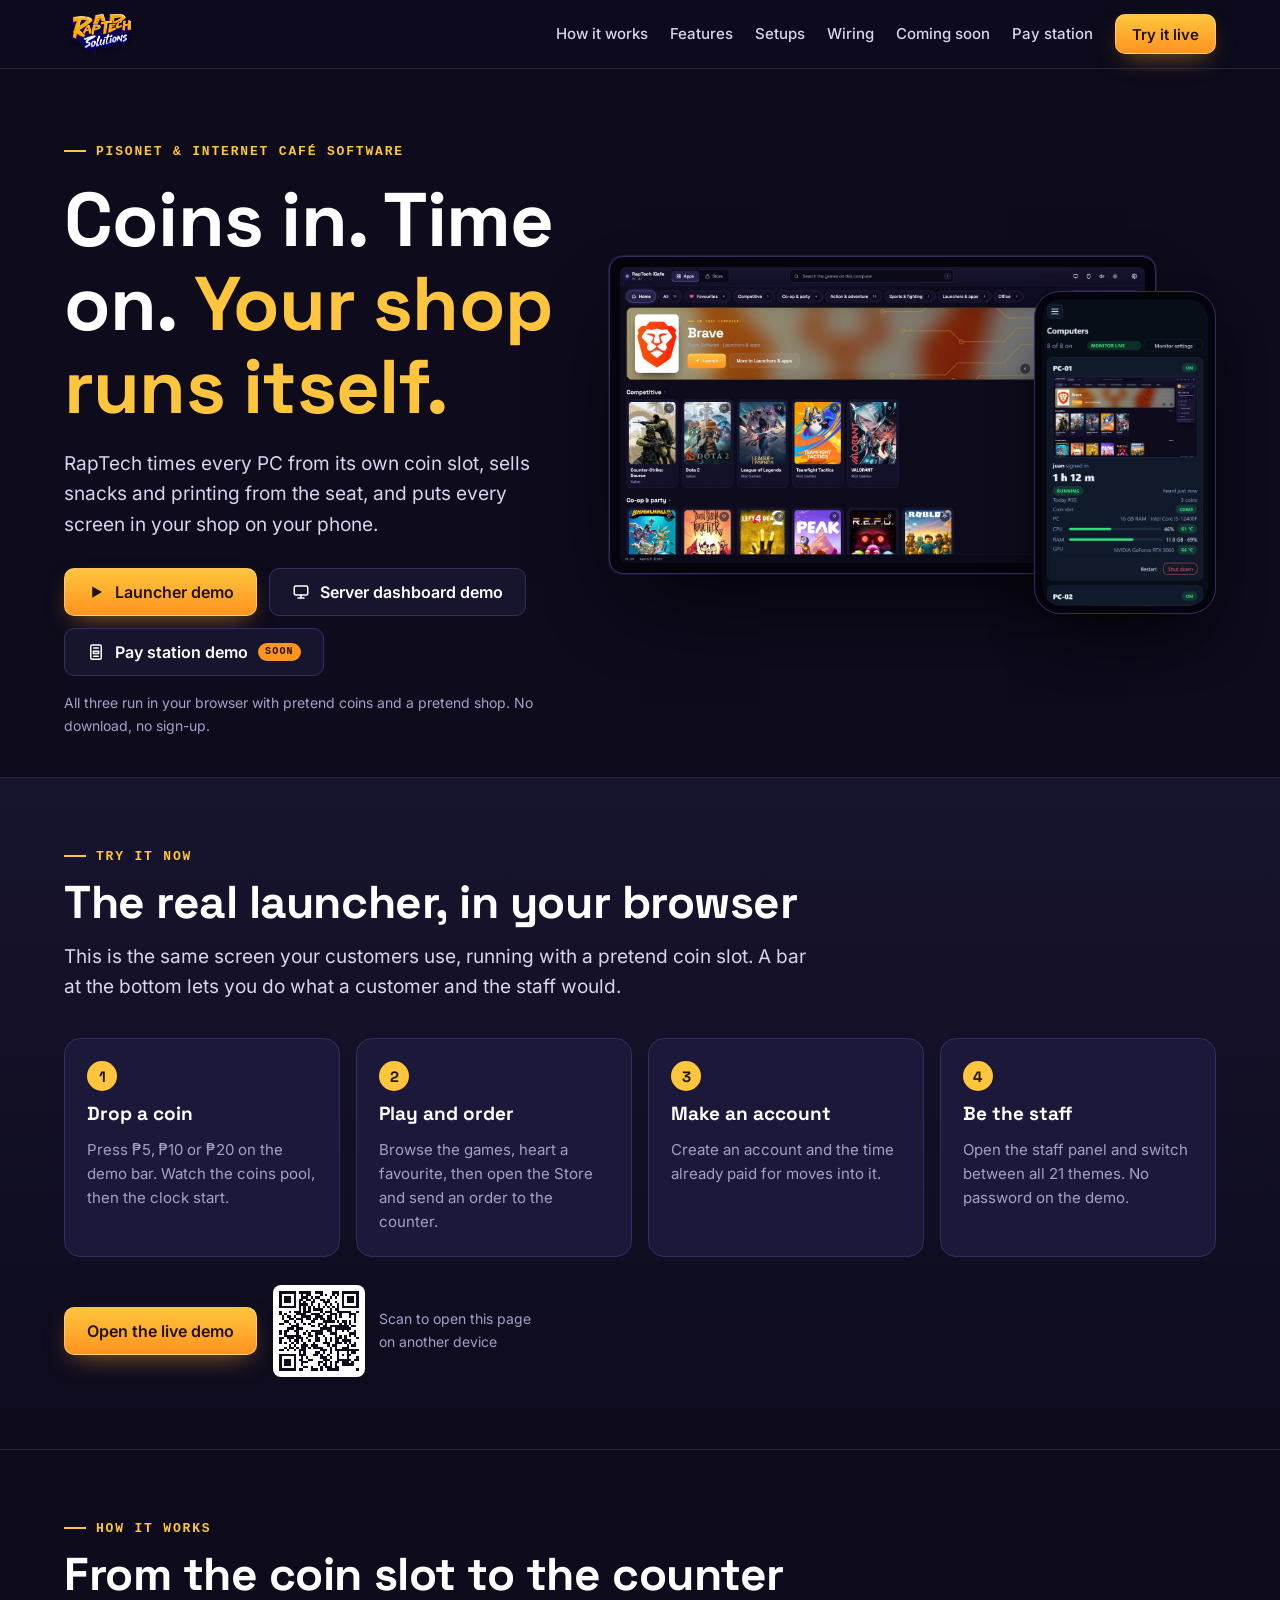
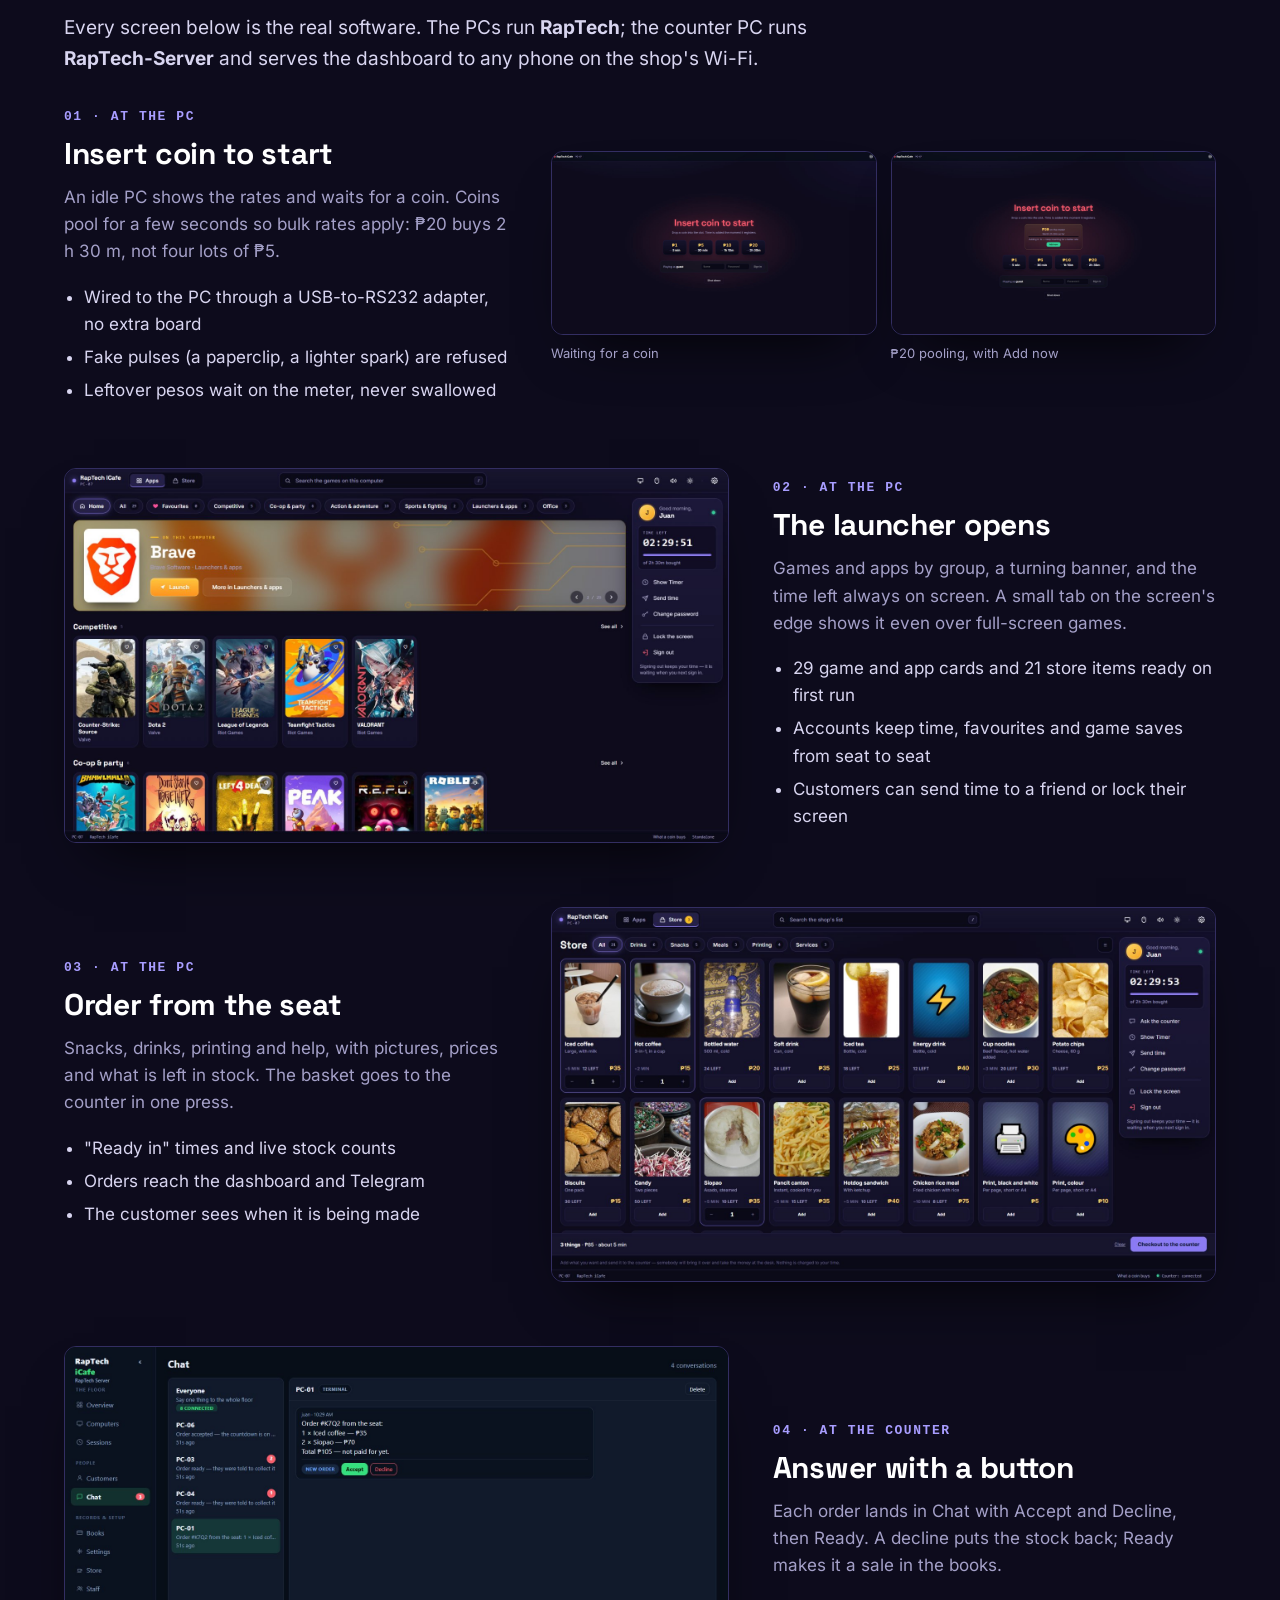
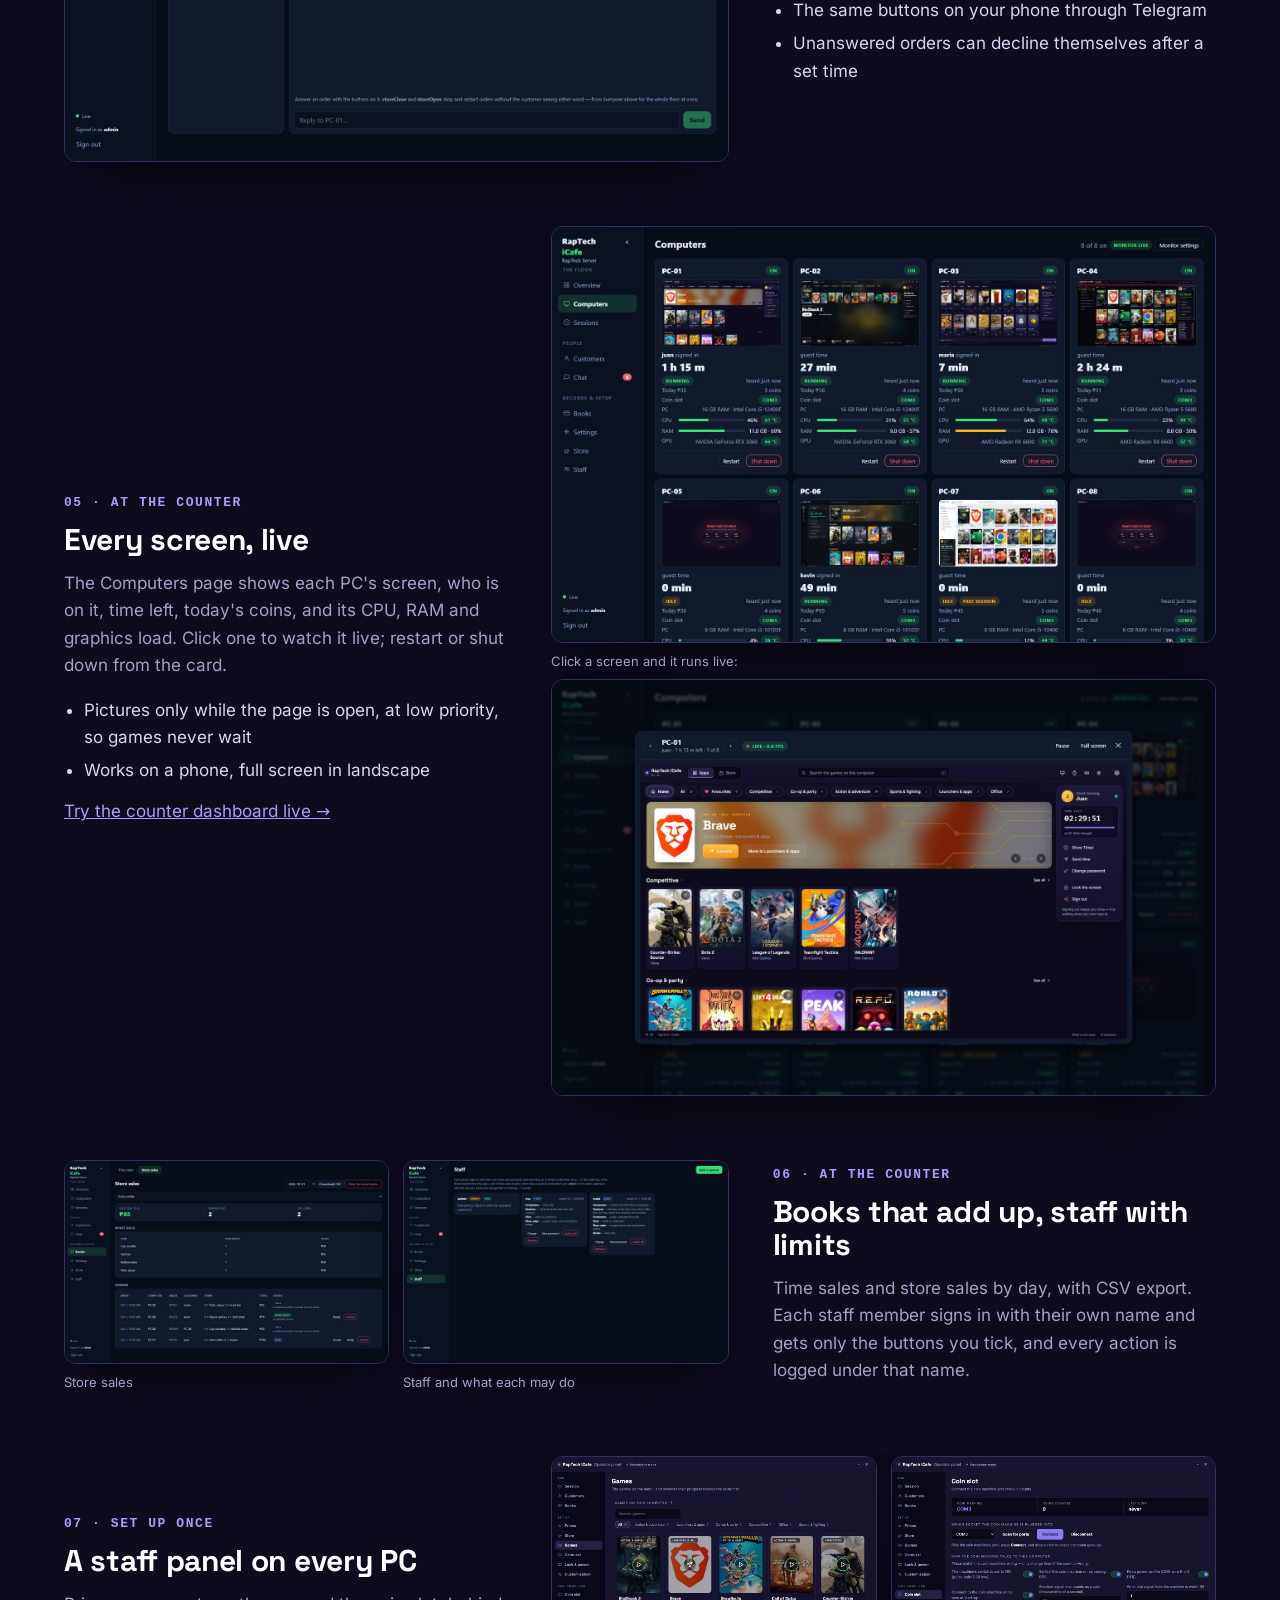
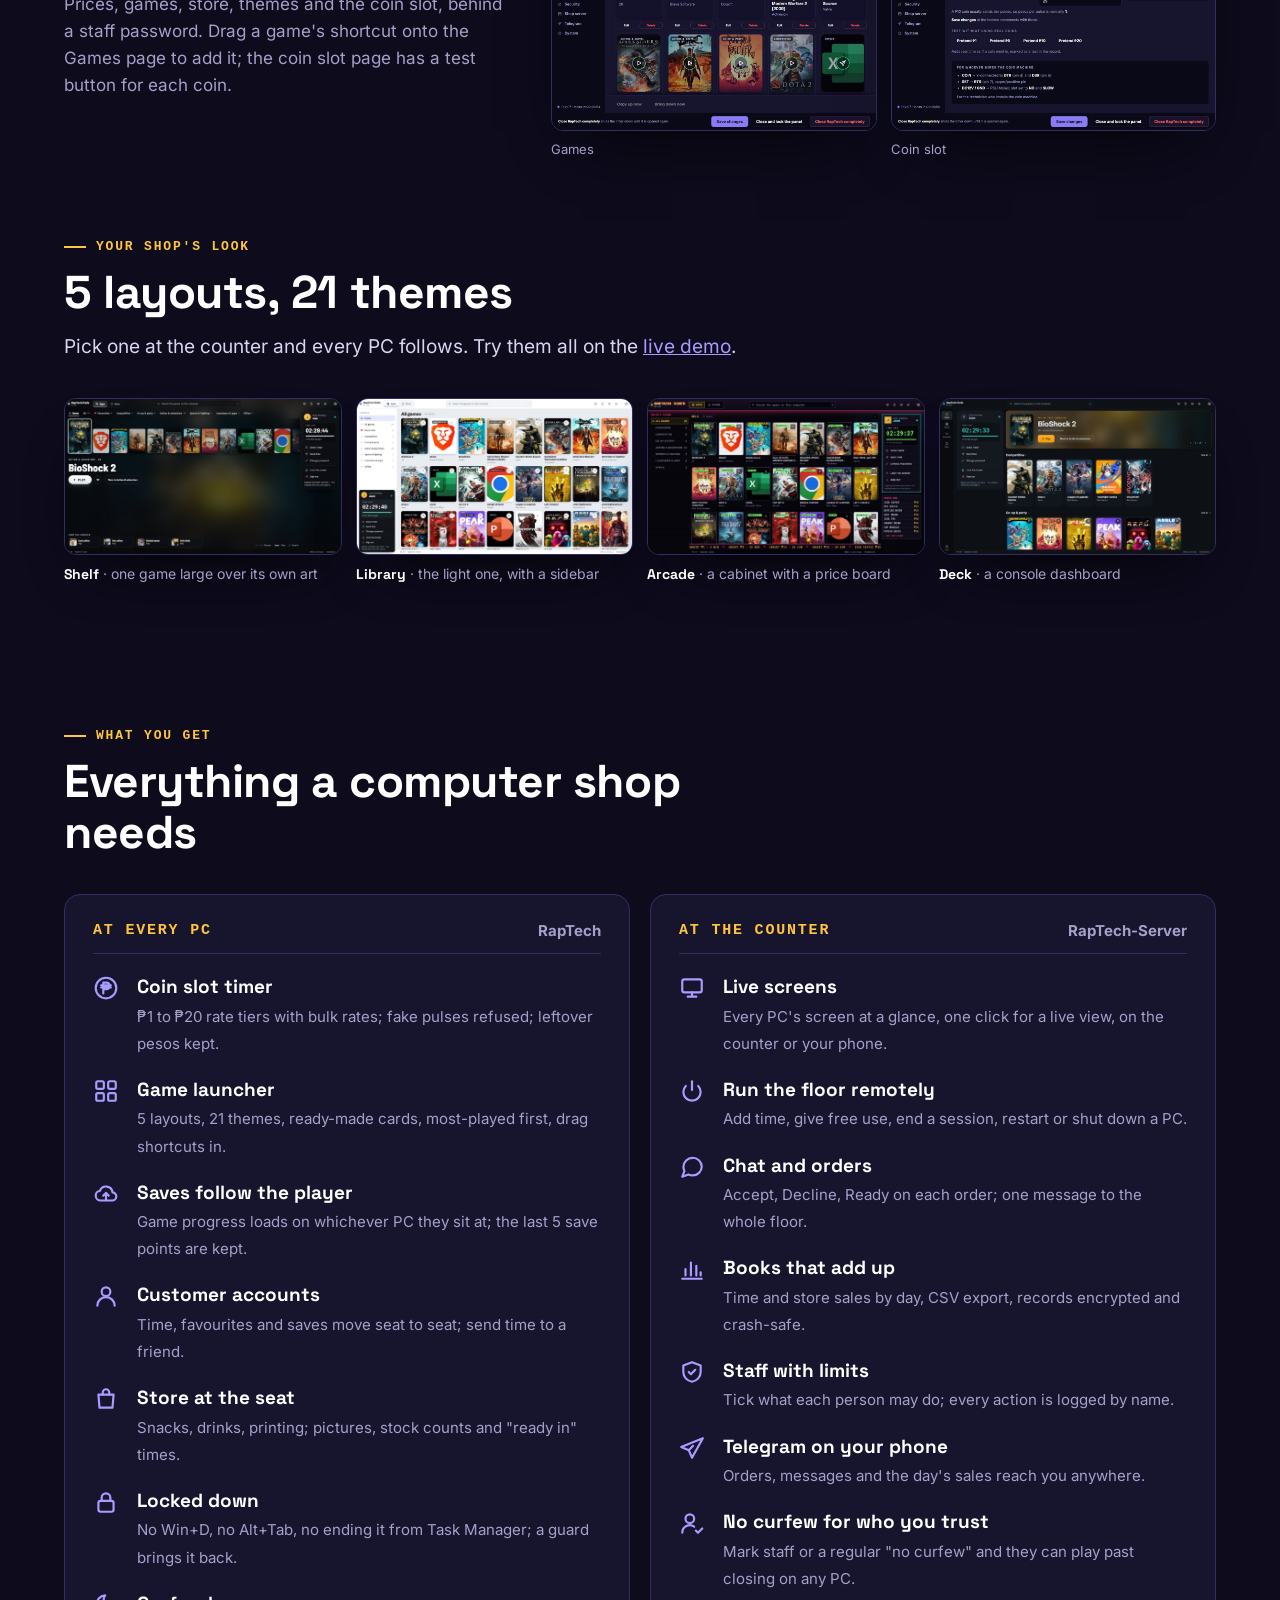
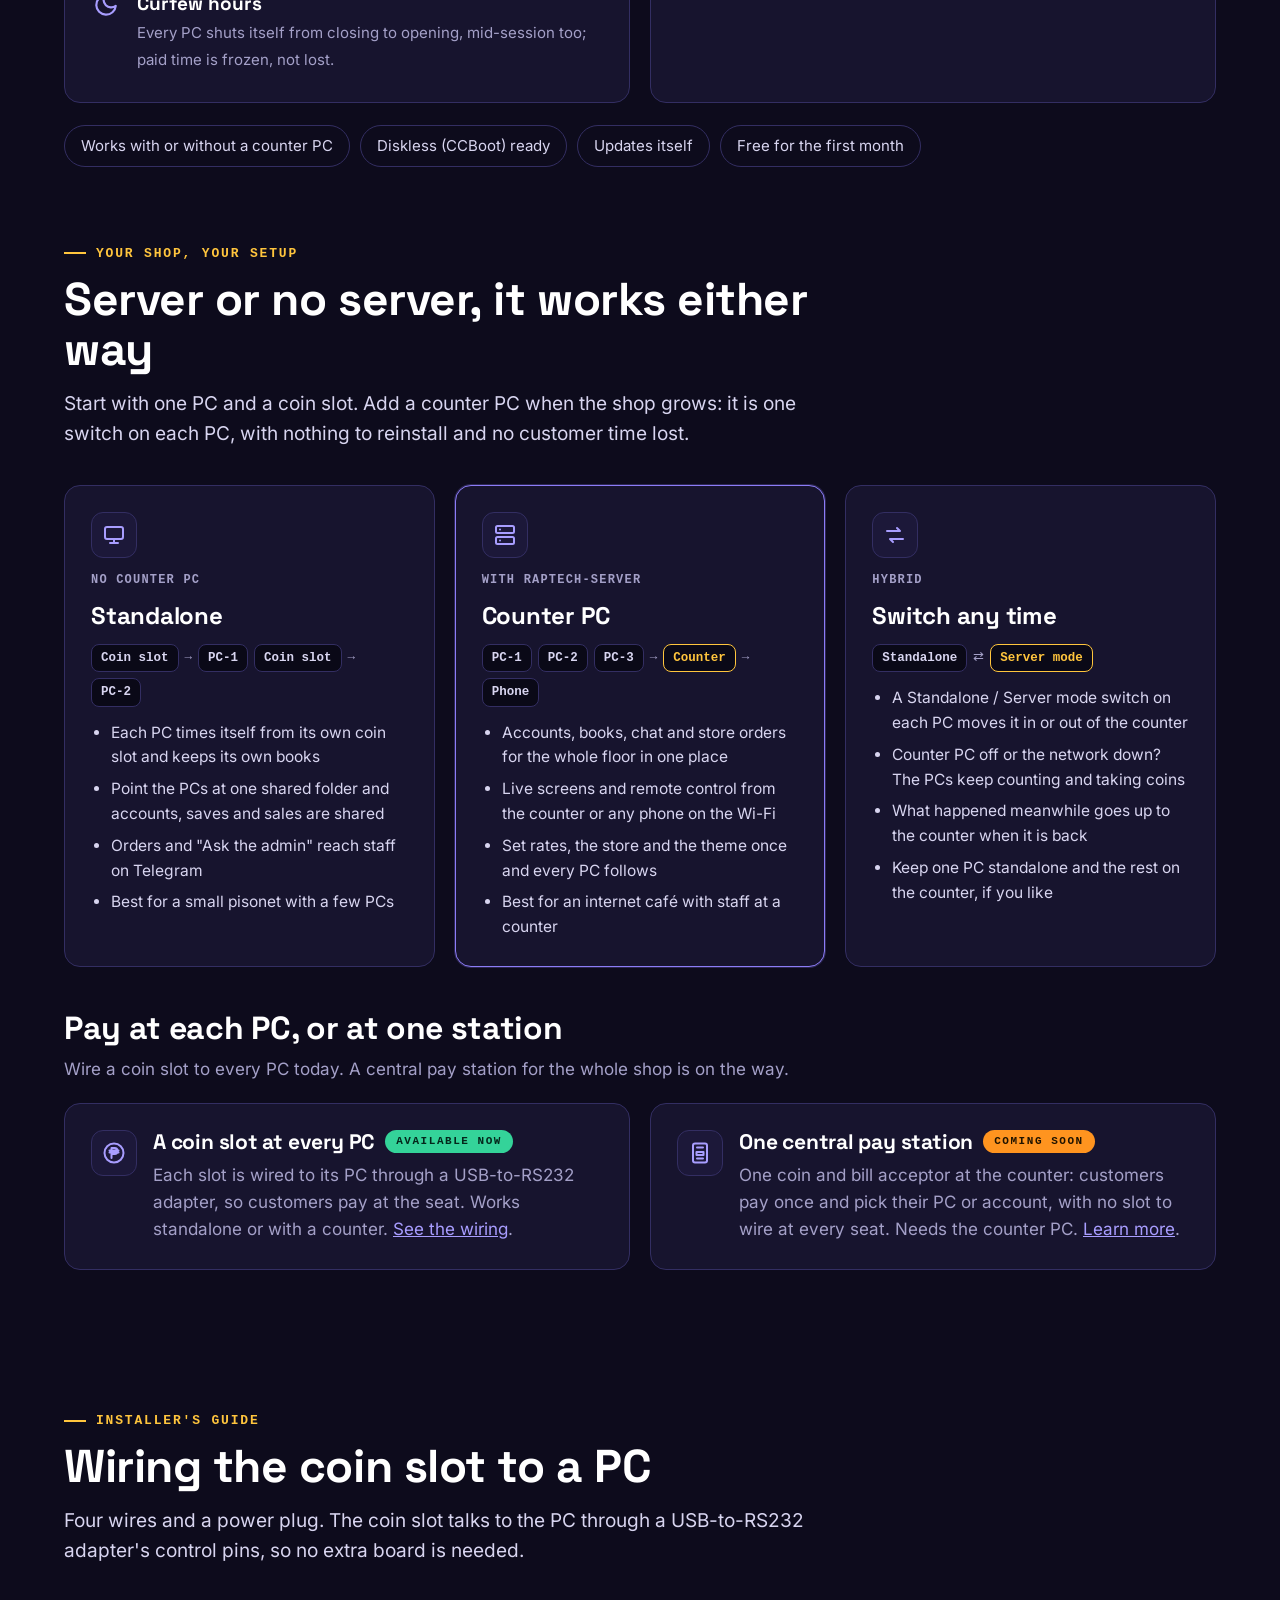
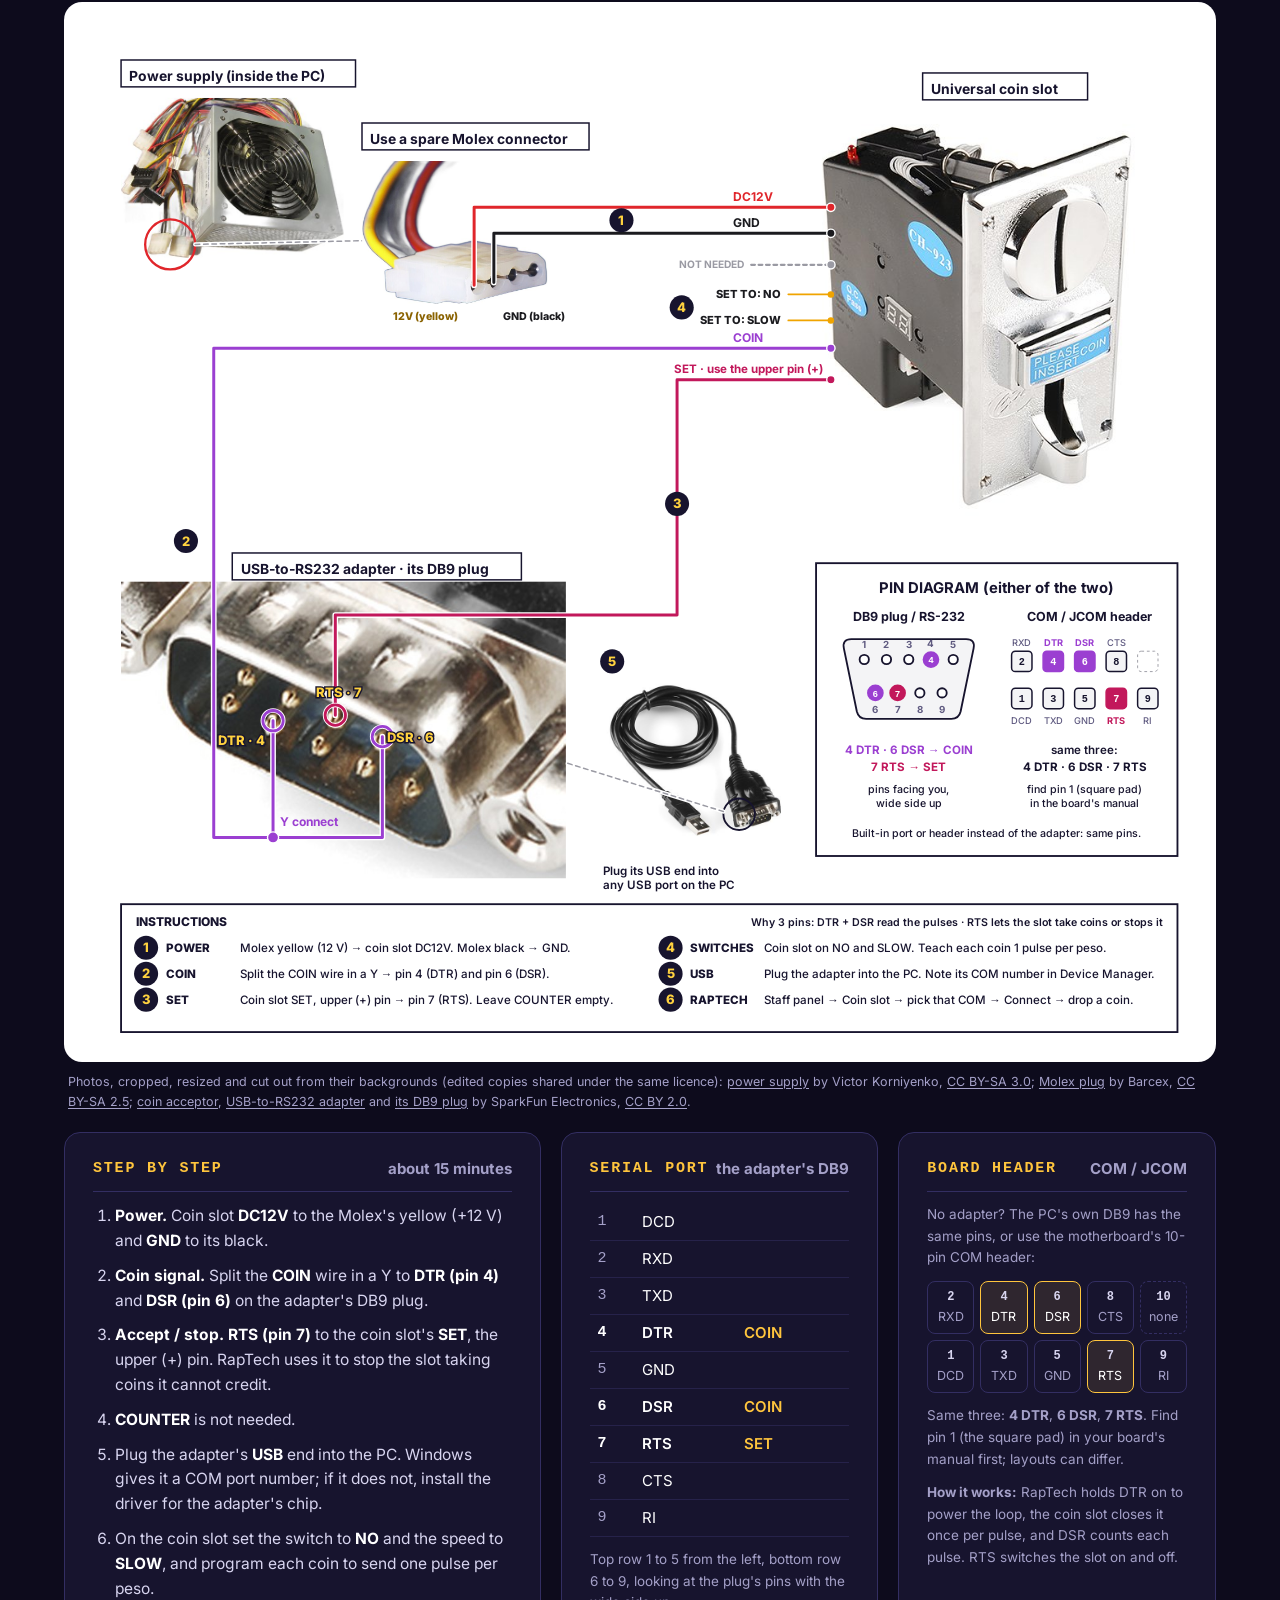
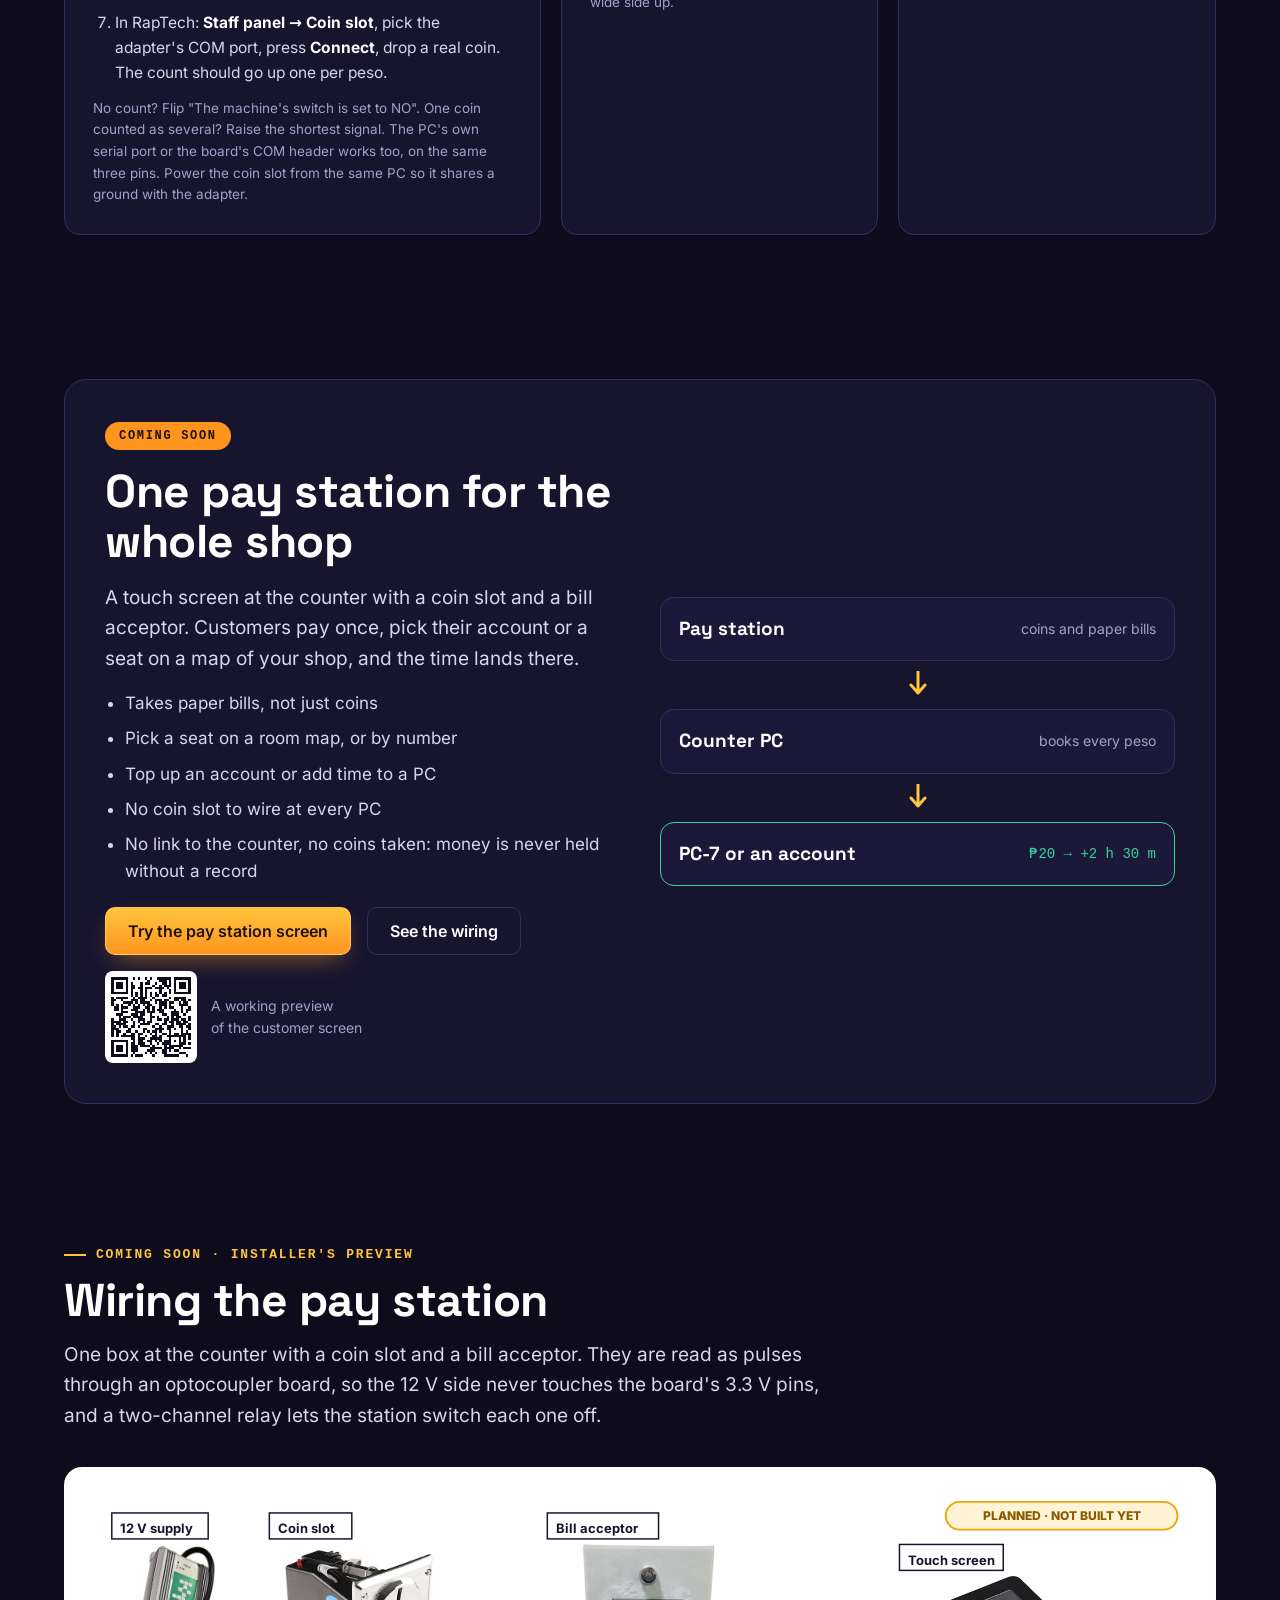
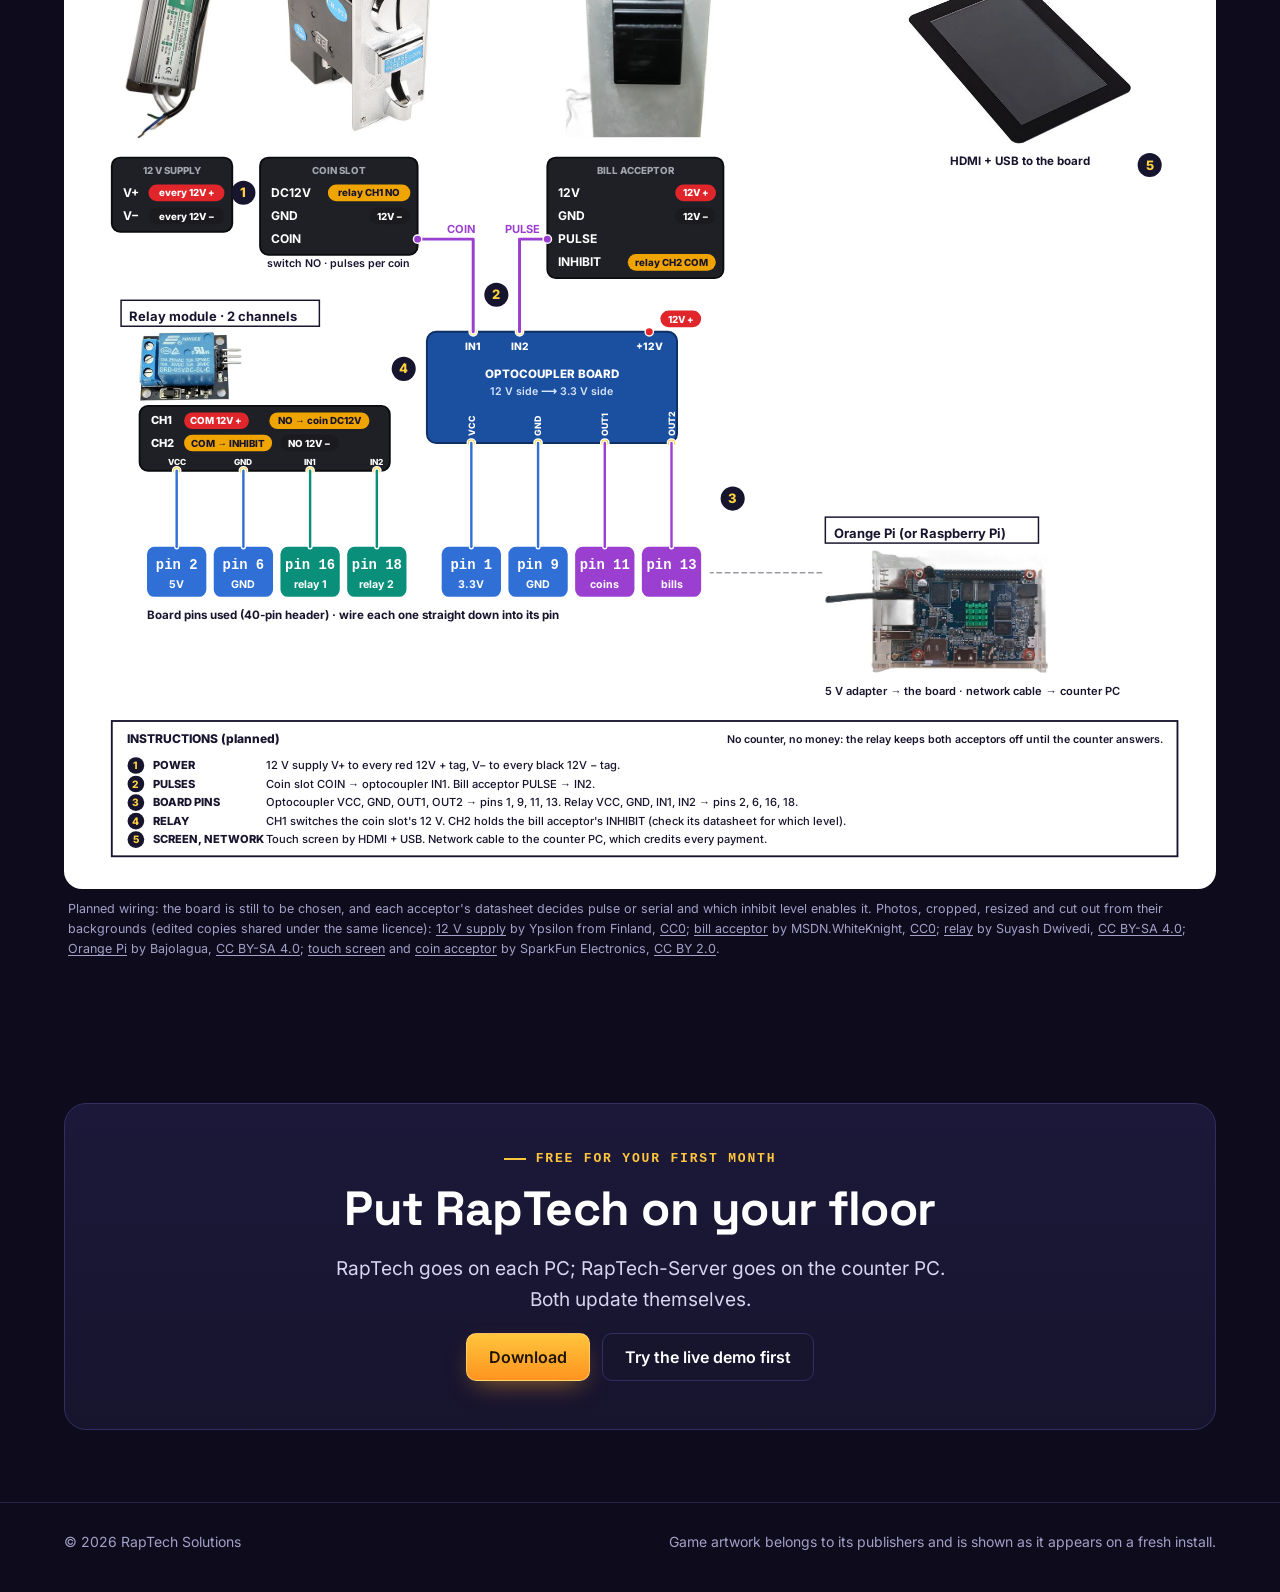
==== commit 1016163b: "Link the pay station page from the nav "Pay station" sits after "Coming soon" in the overview page's" ====
--- a/index.html
+++ b/index.html
@@ -212,6 +212,7 @@
       <a href="#setup">Setups</a>
       <a href="#wiring">Wiring</a>
       <a href="#soon">Coming soon</a>
+      <a href="paystation/">Pay station</a>
       <a class="btn cta" href="launcher/">Try it live</a>
     </nav>
   </div>
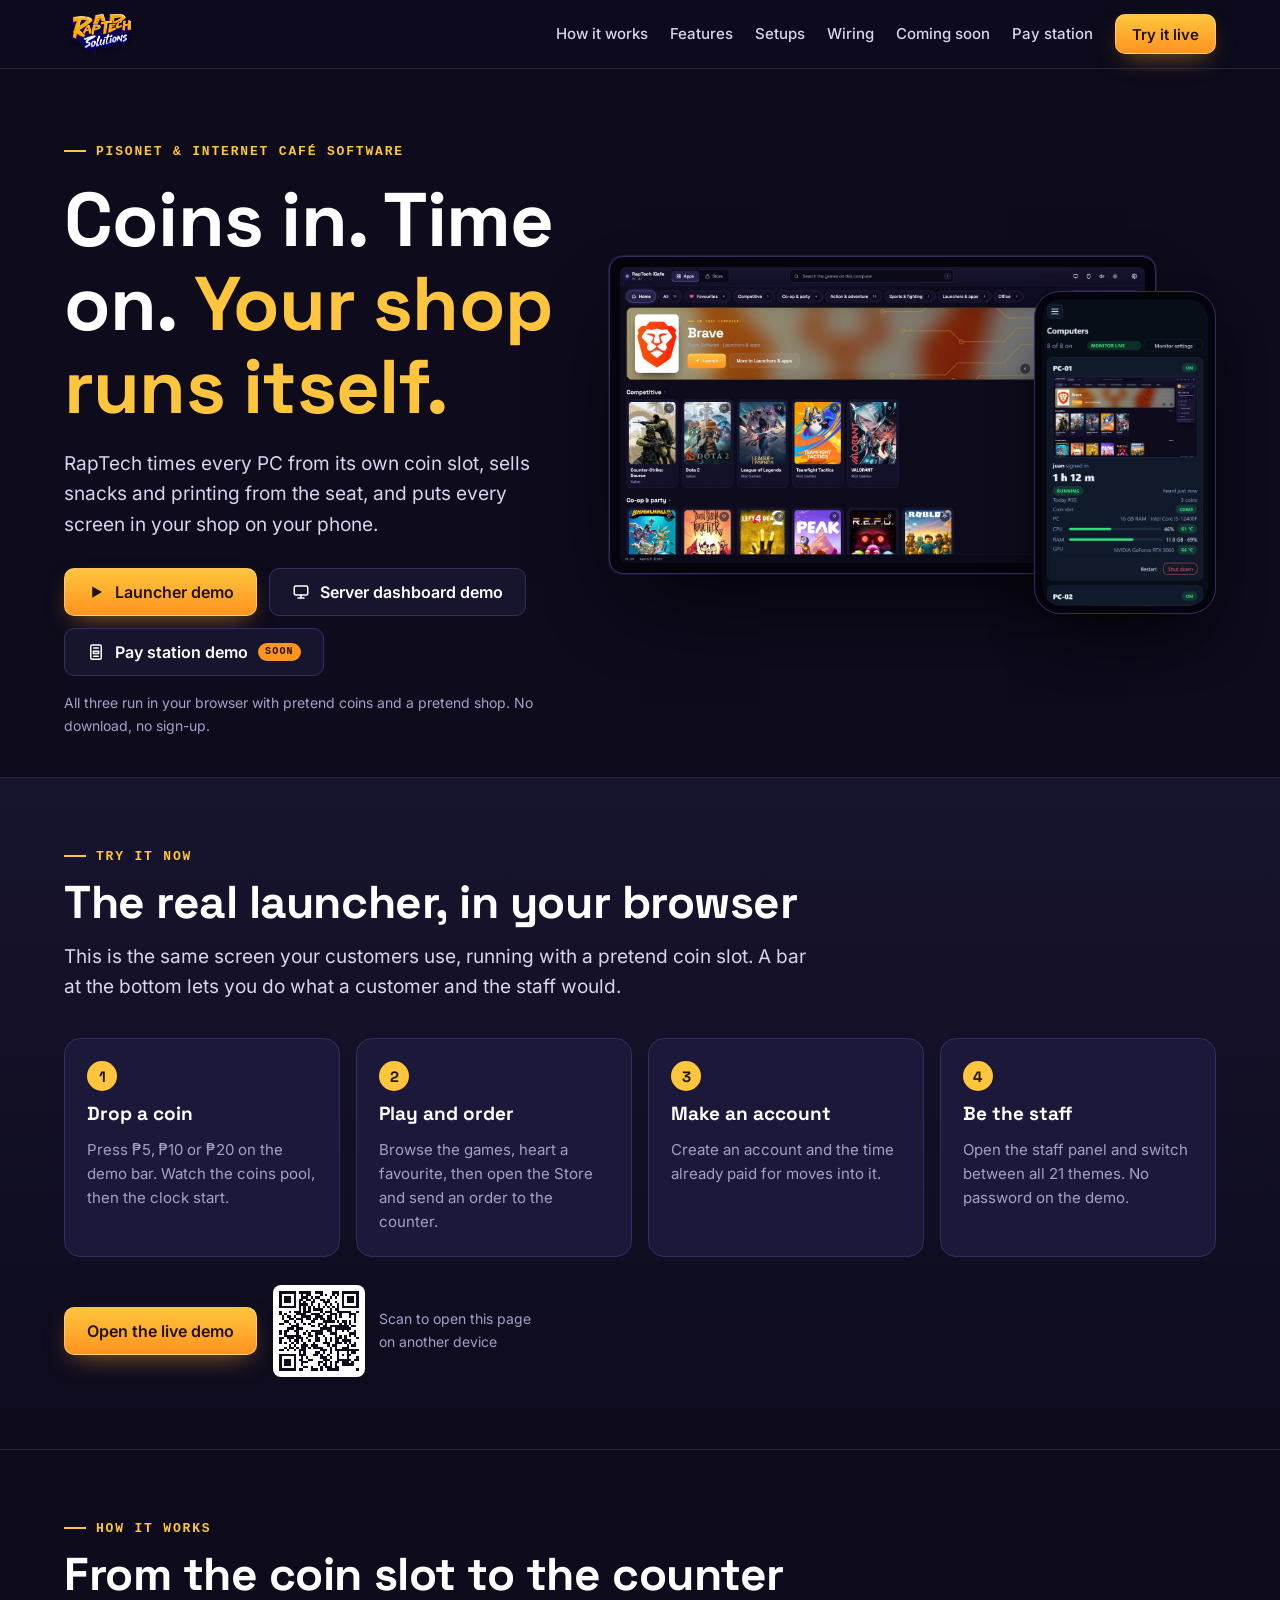
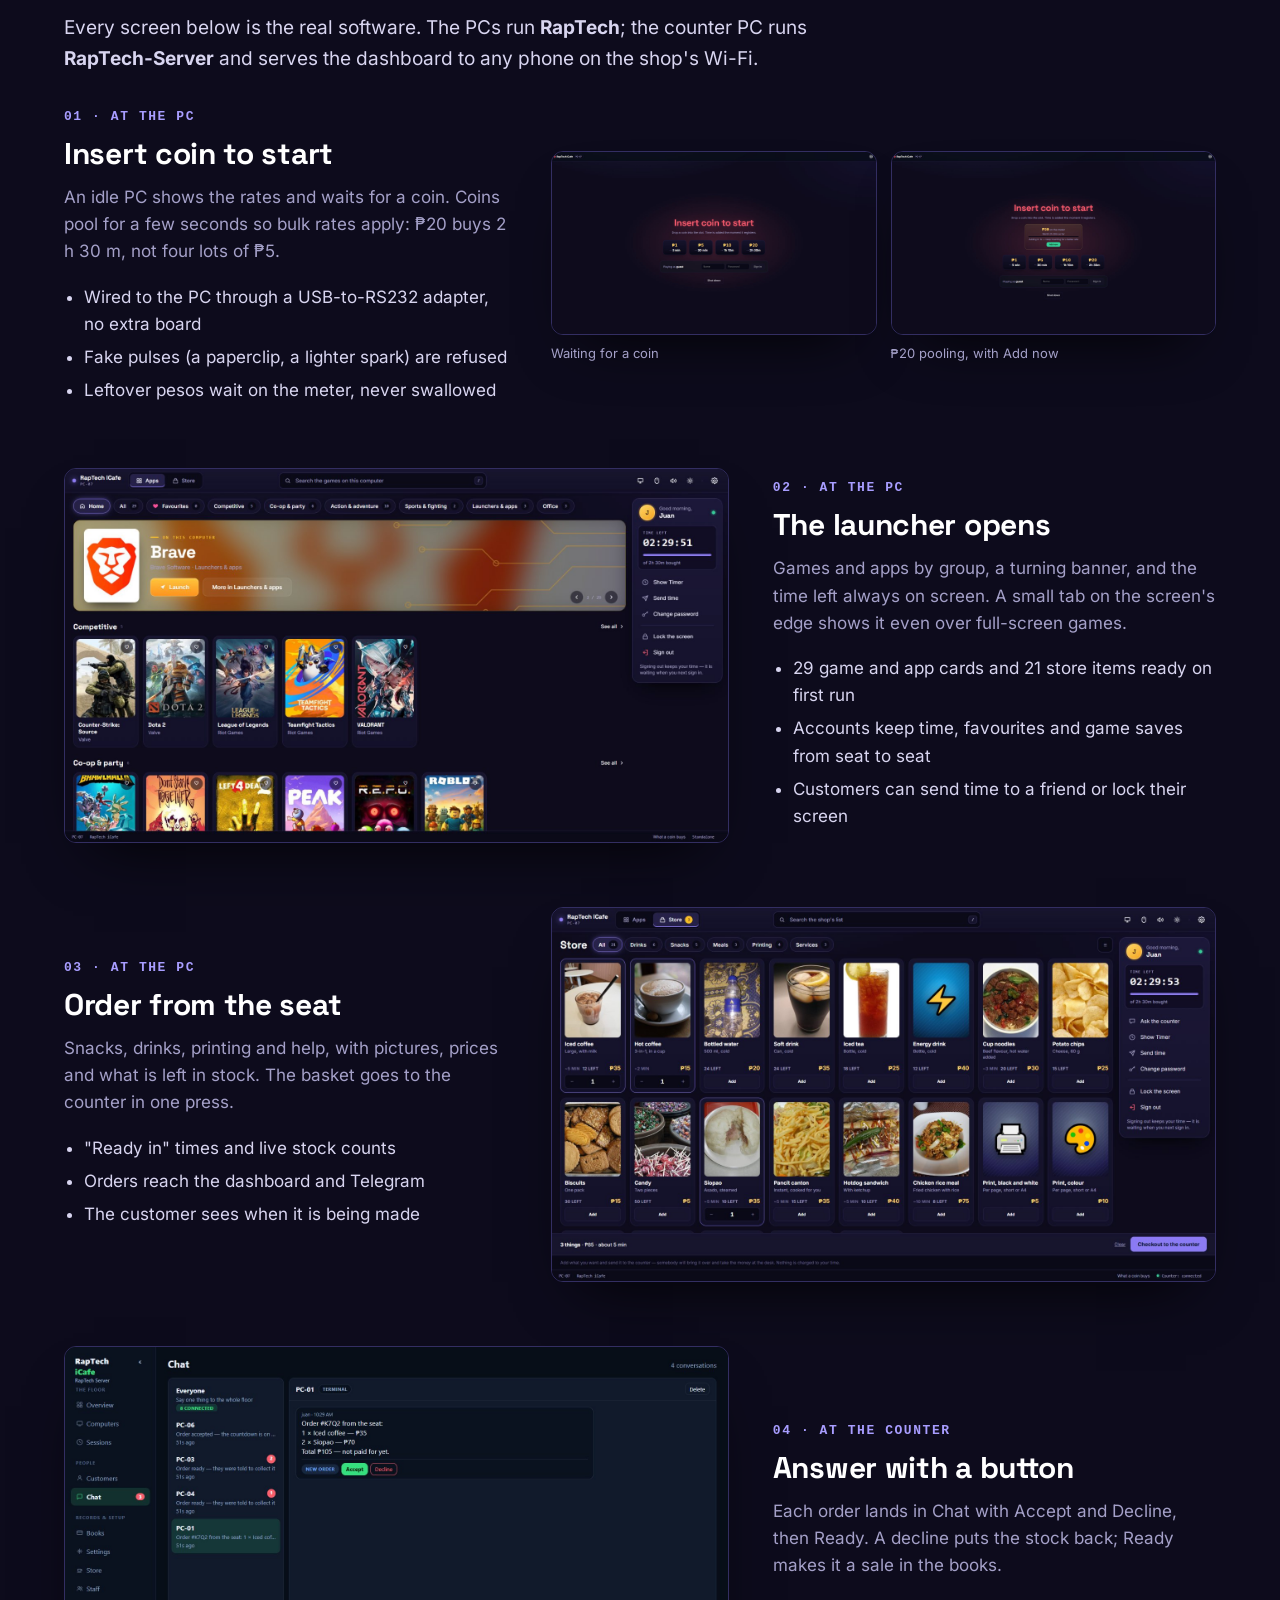
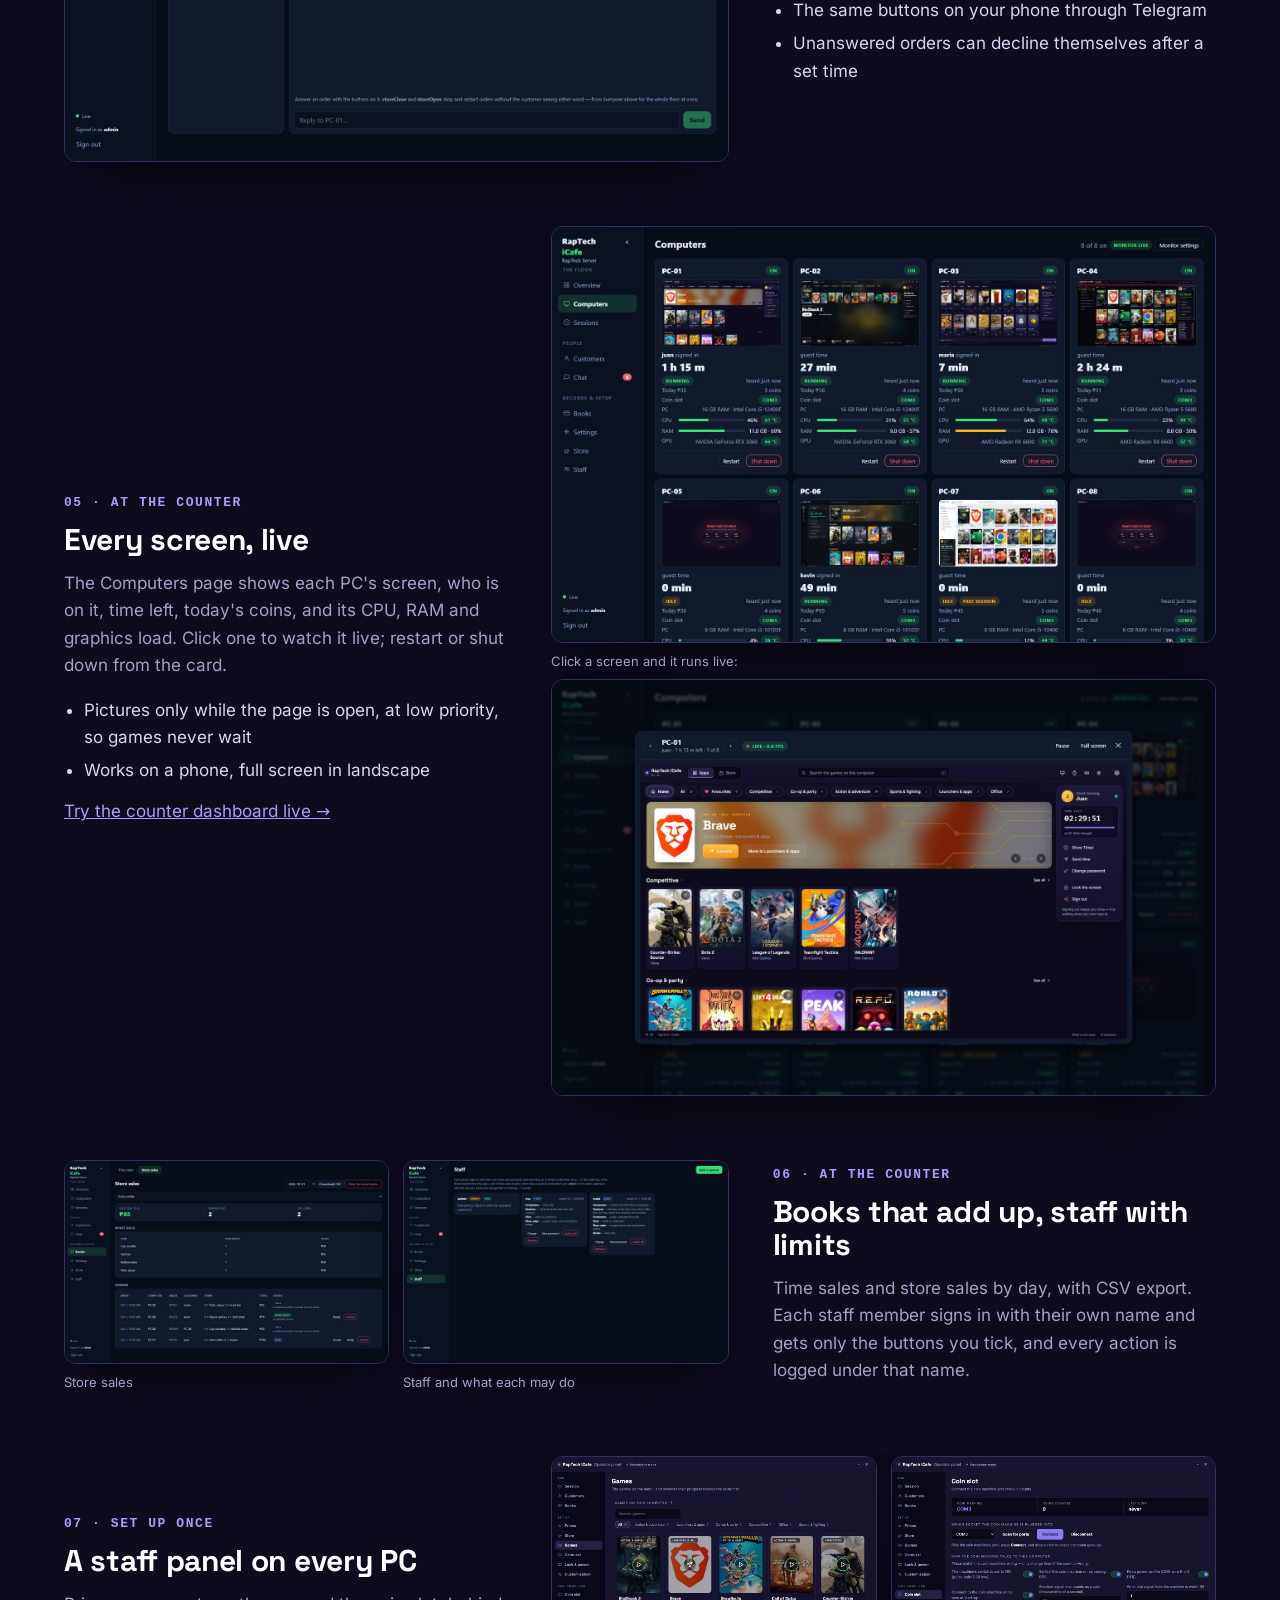
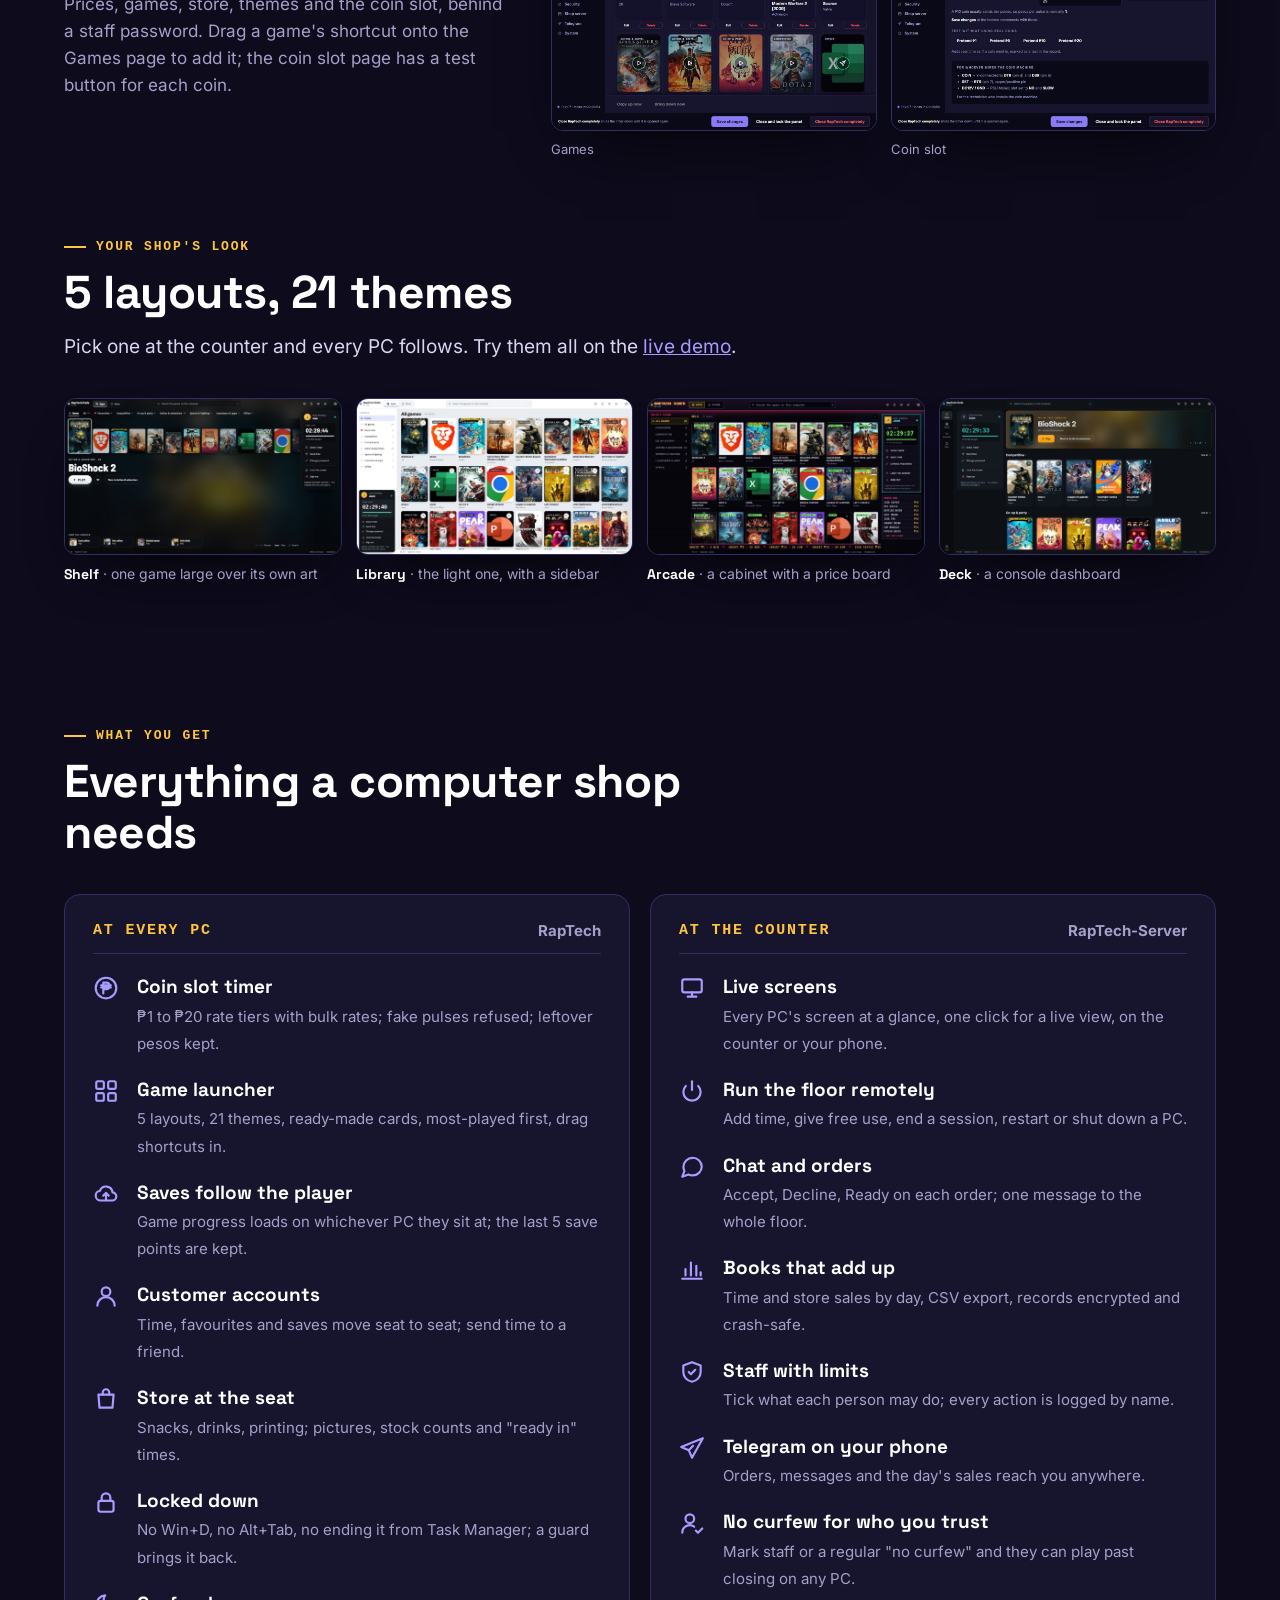
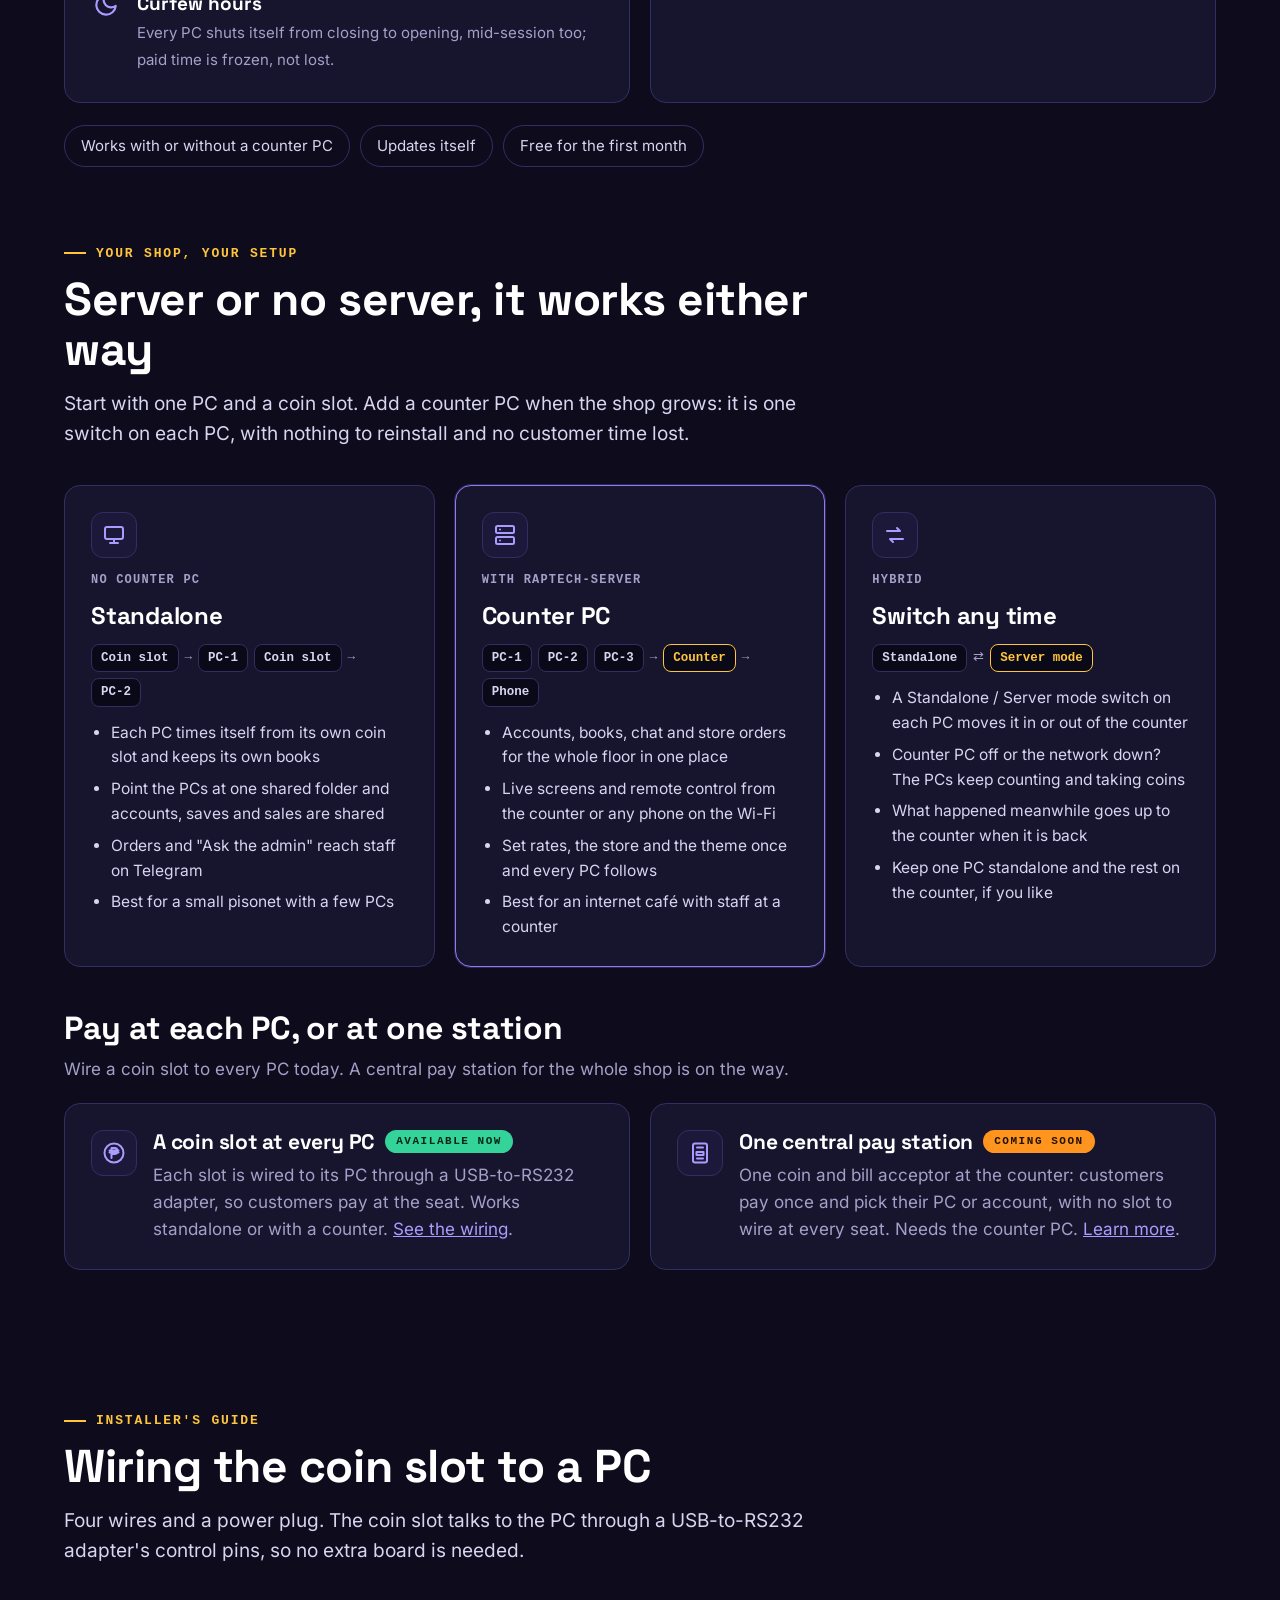
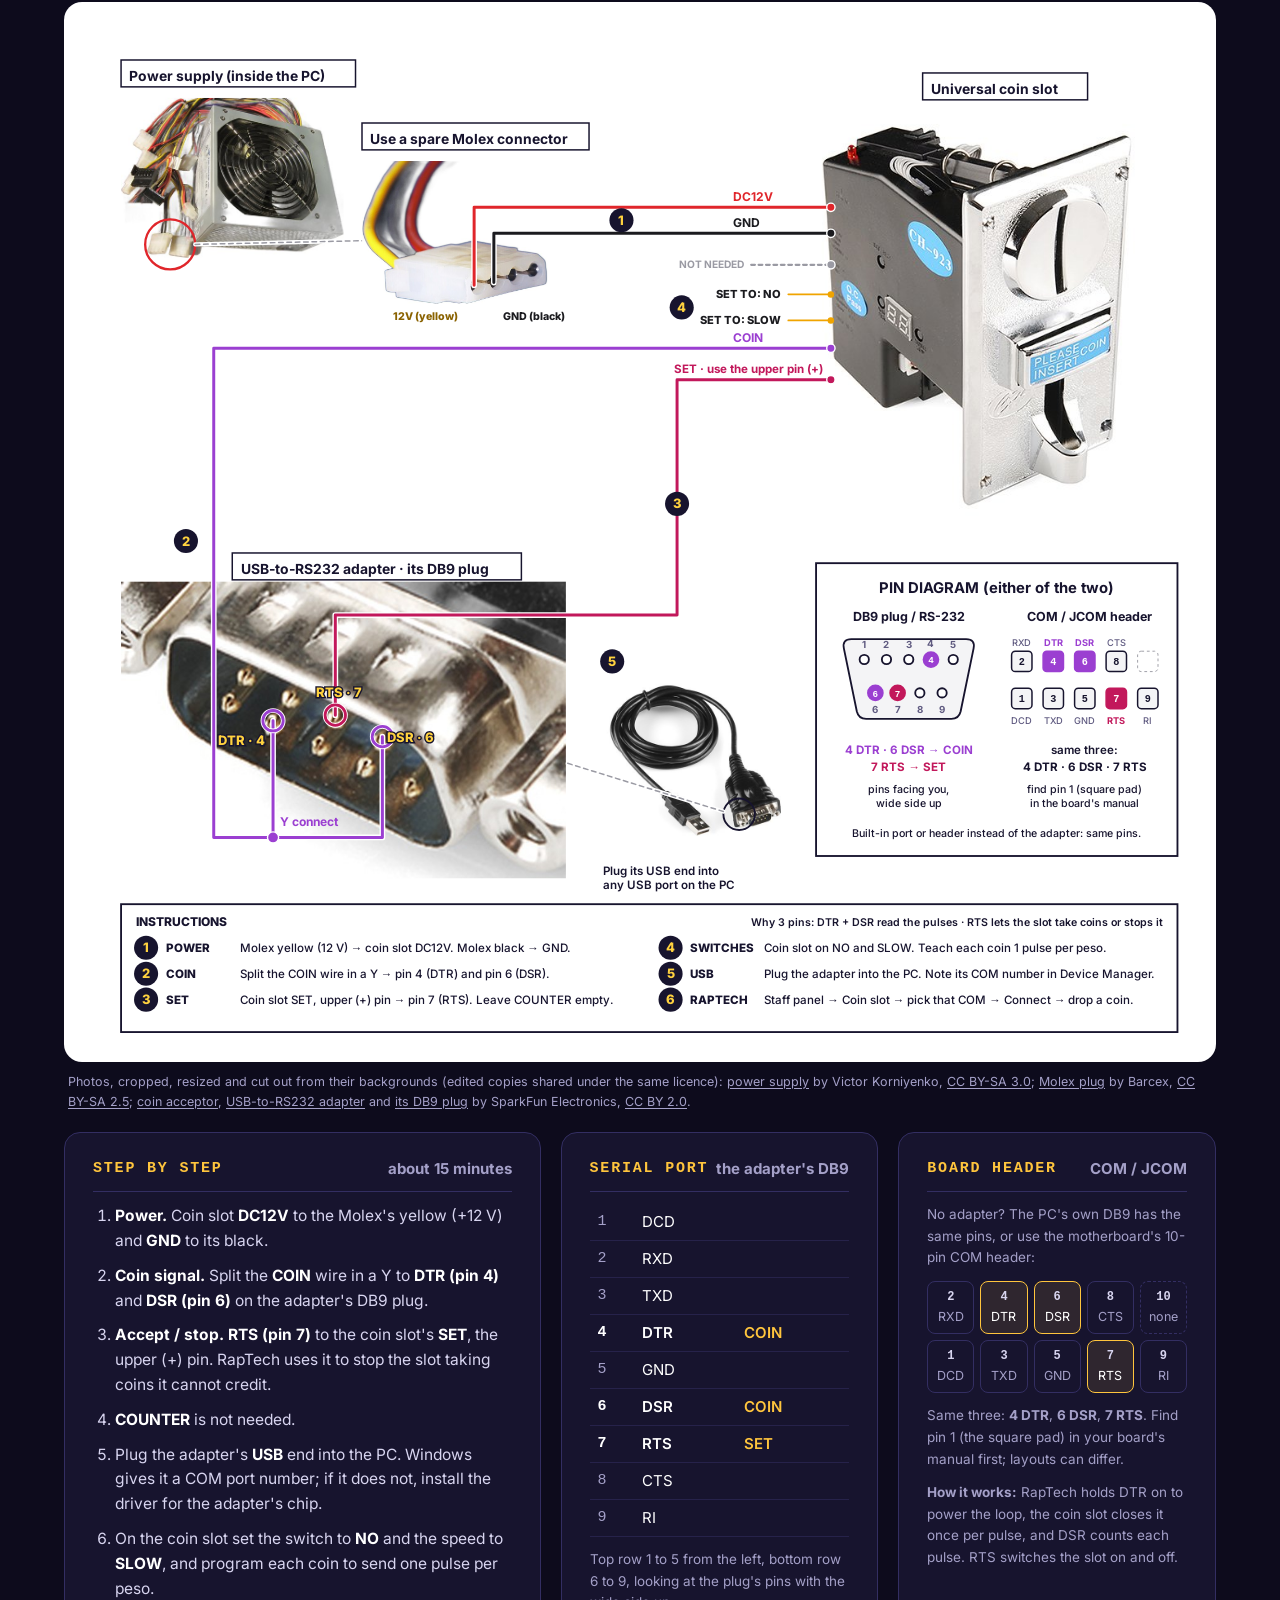
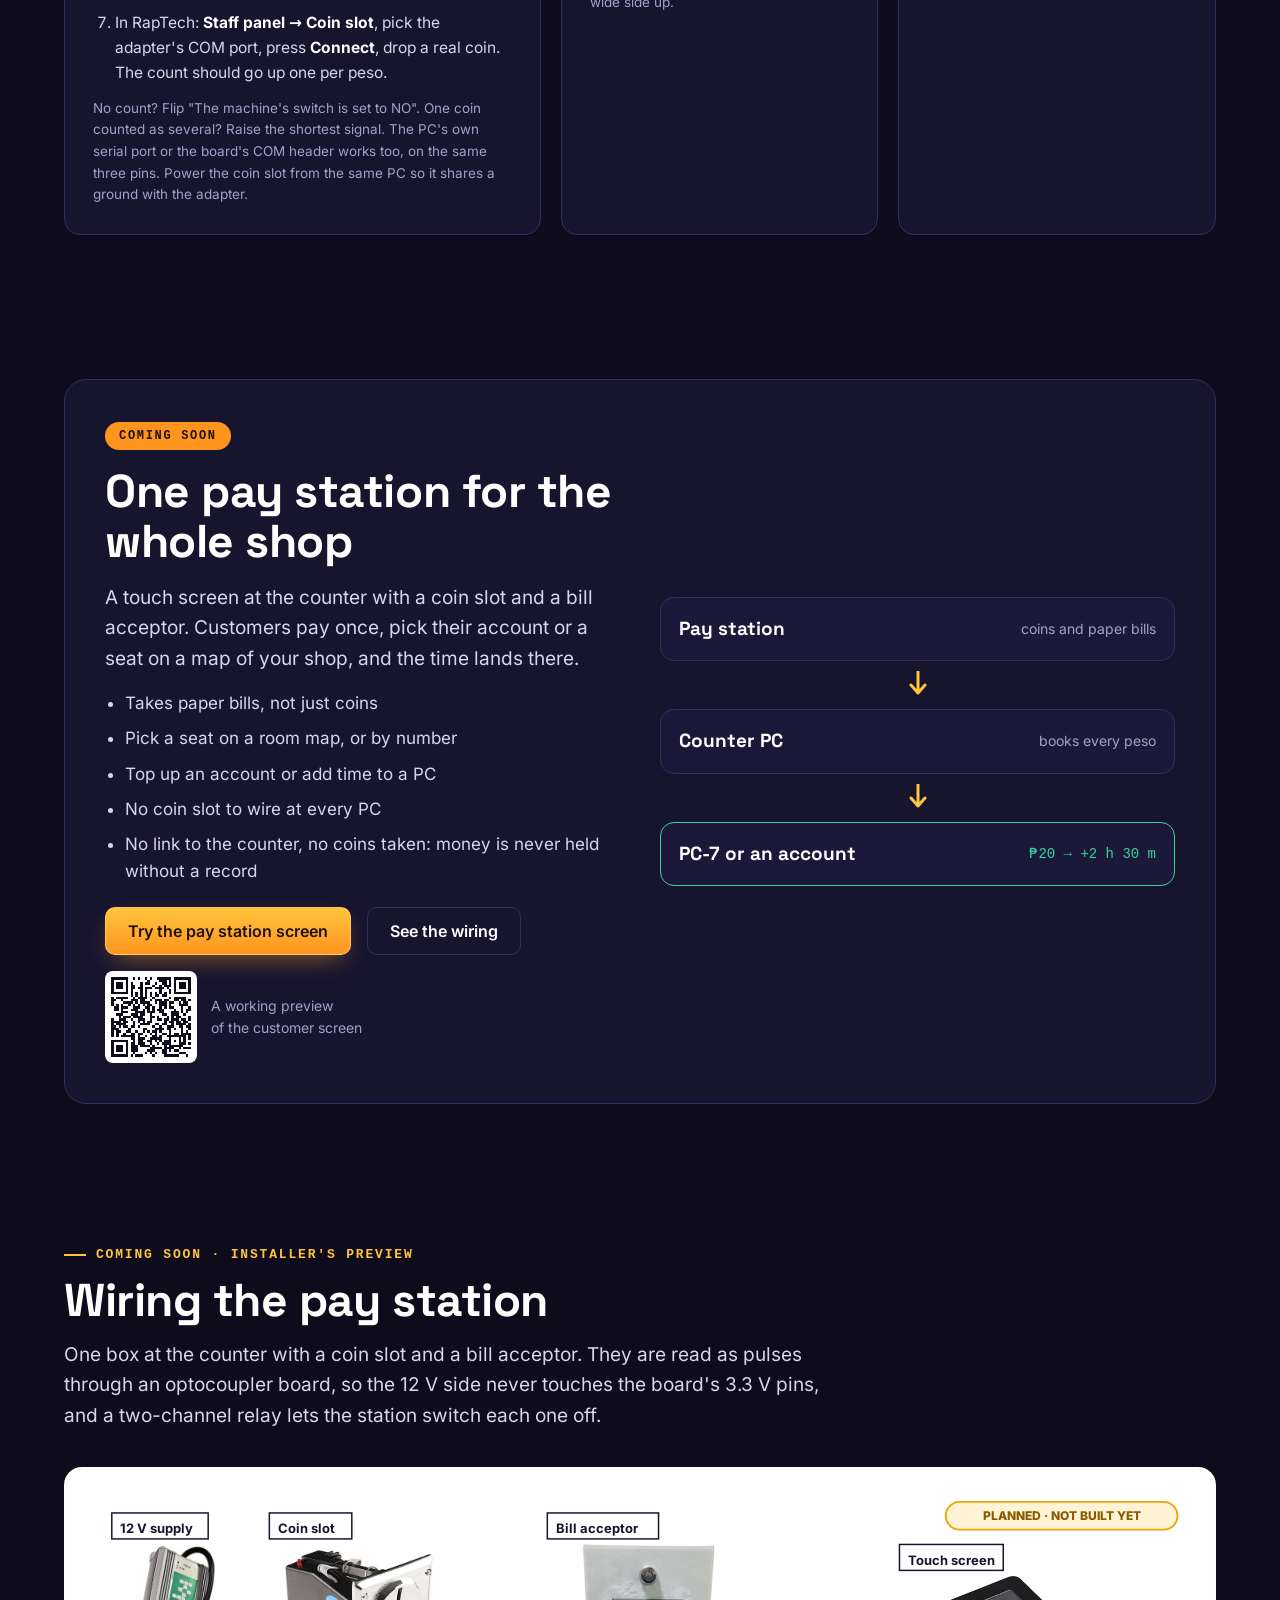
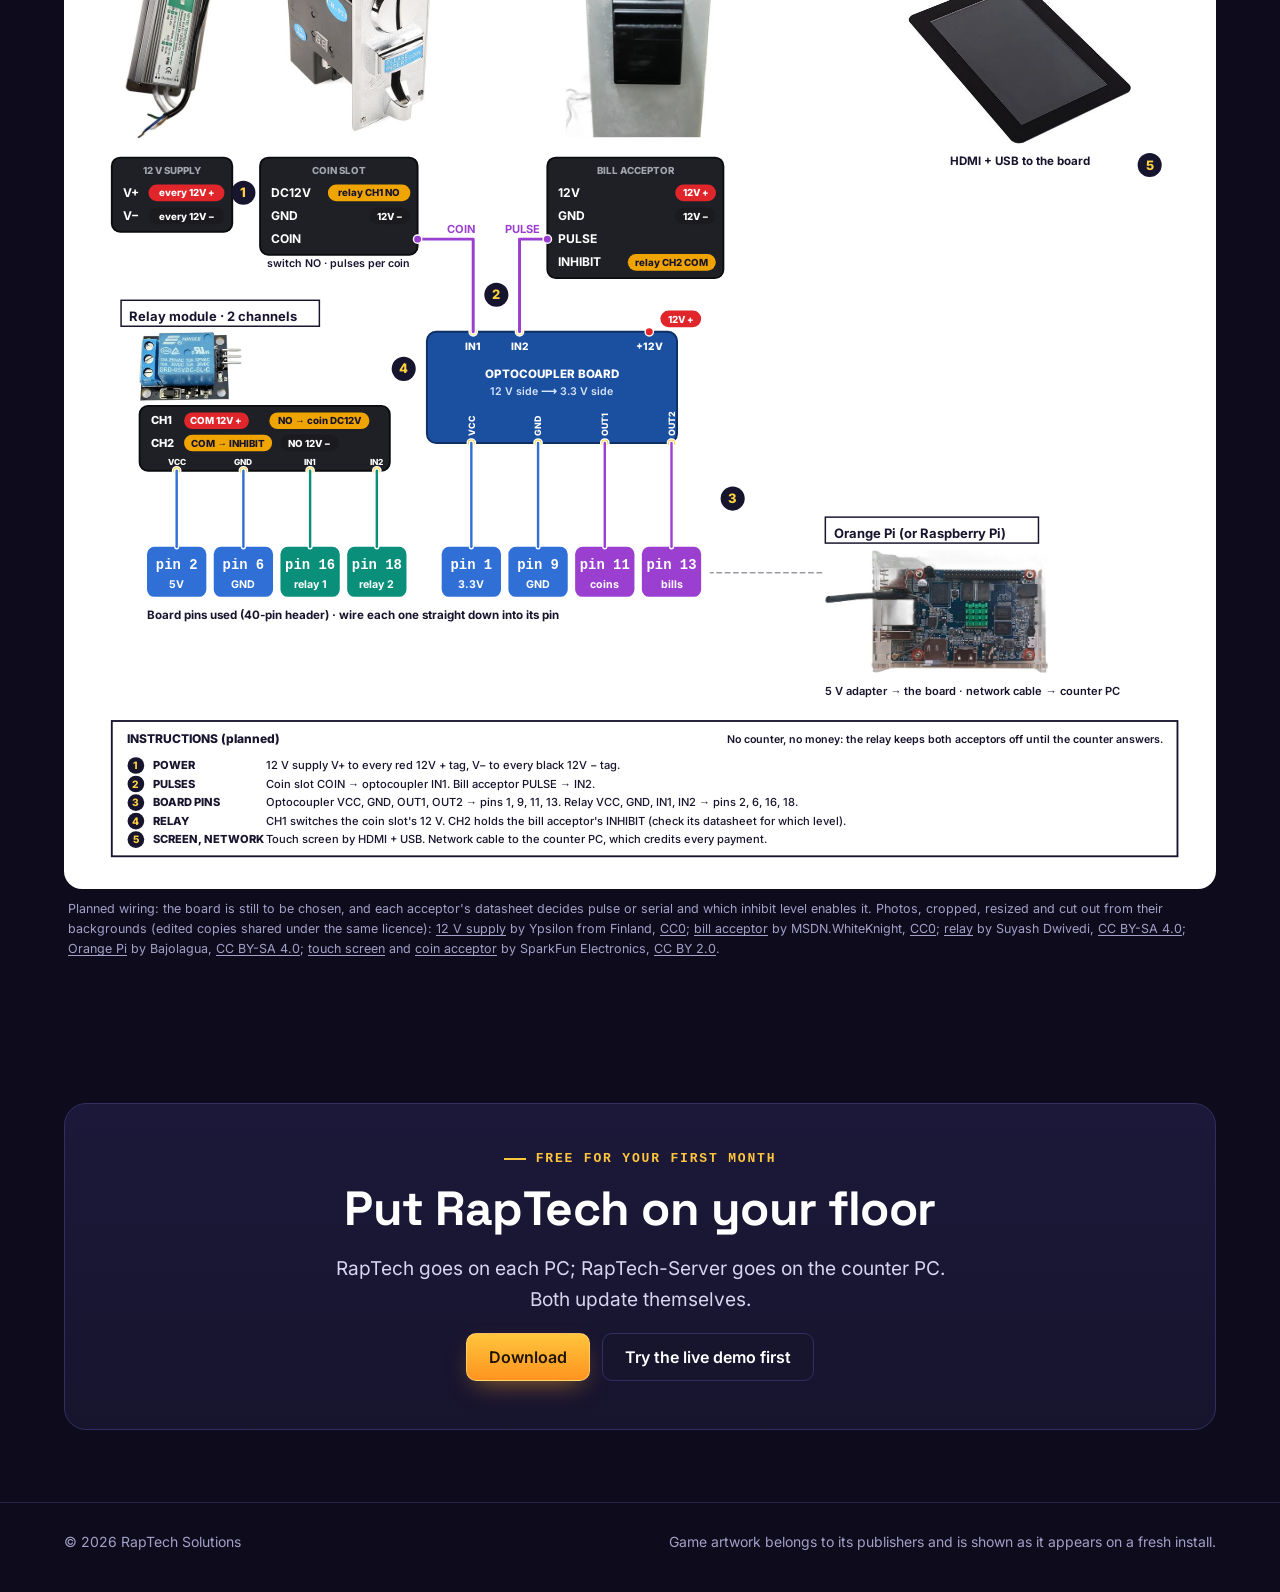
==== commit 7a1e7773: "Remove 'Diskless (CCBoot) ready' pill from landing page Co-Authored-By: Claude Opus 5.5 <noreply@ant" ====
--- a/index.html
+++ b/index.html
@@ -409,7 +409,6 @@
     </div>
     <div class="pills">
       <span class="pill">Works with or without a counter PC</span>
-      <span class="pill">Diskless (CCBoot) ready</span>
       <span class="pill">Updates itself</span>
       <span class="pill">Free for the first month</span>
     </div>
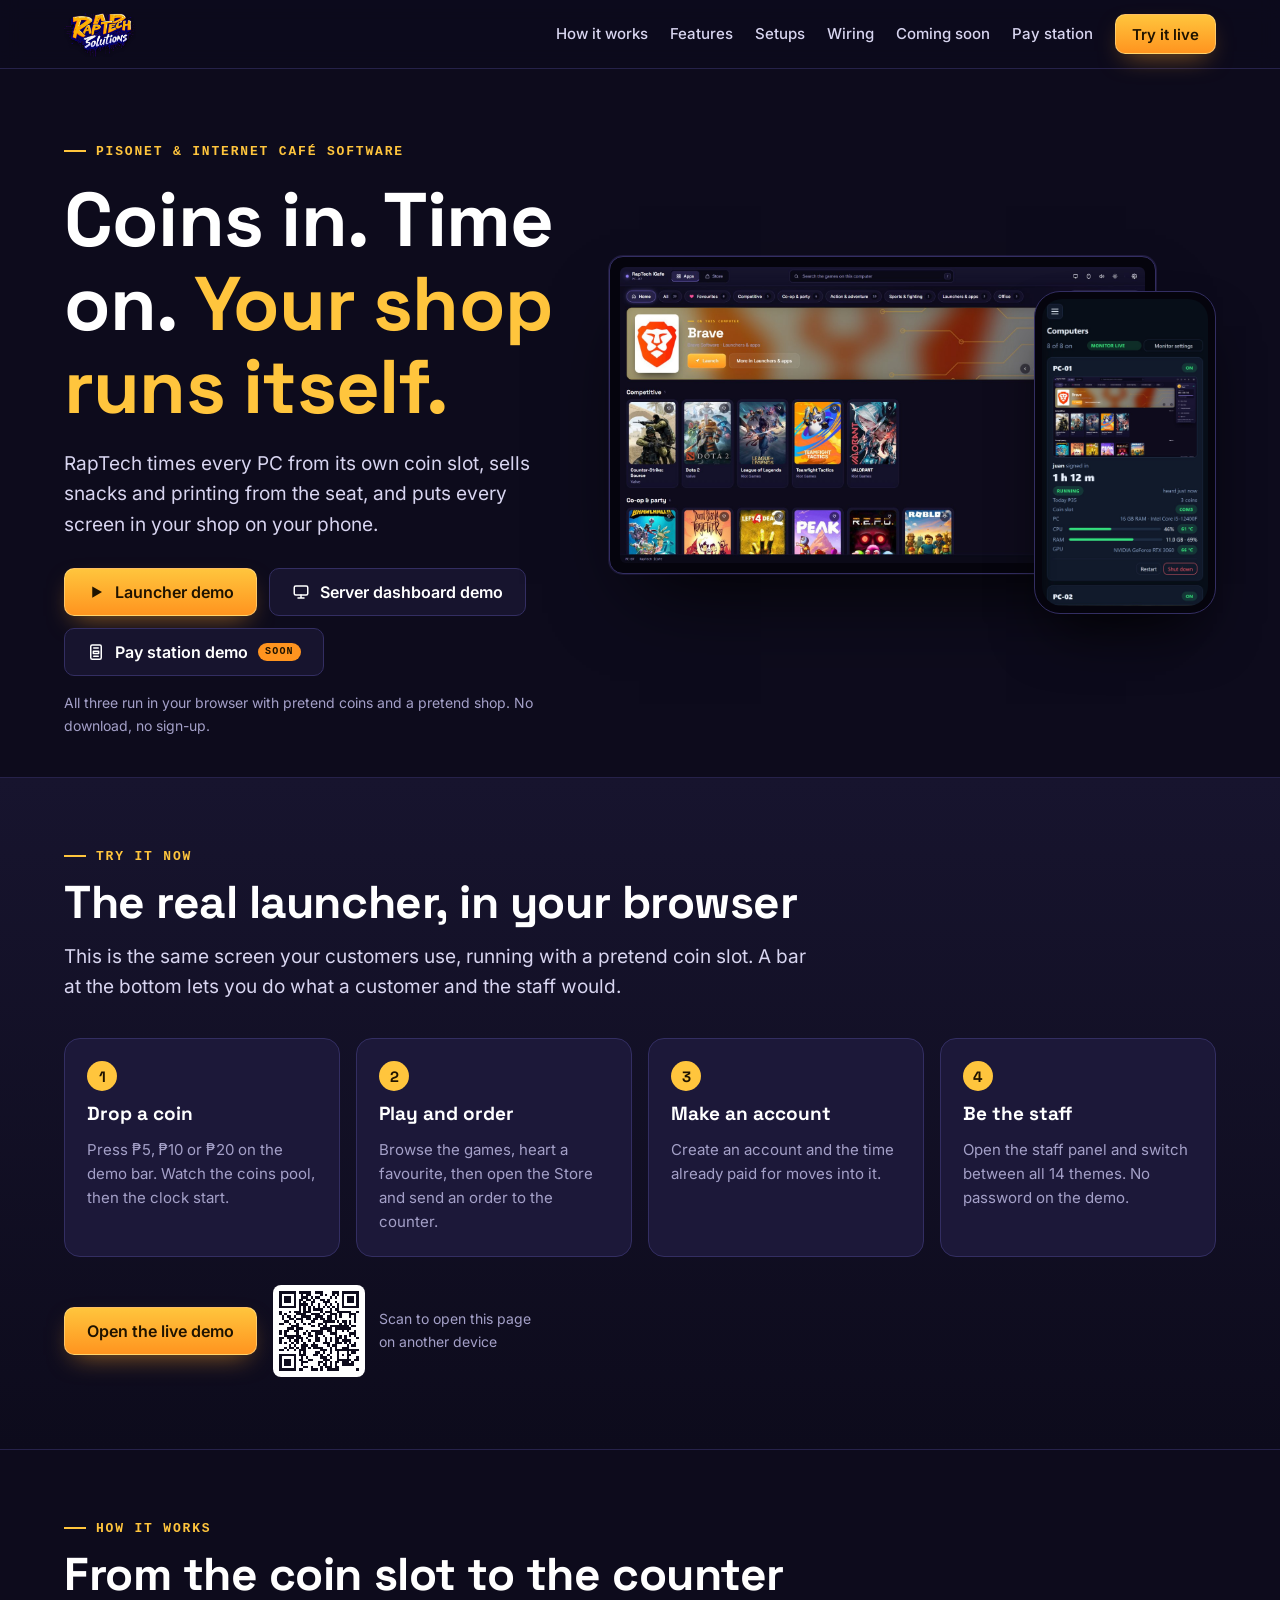
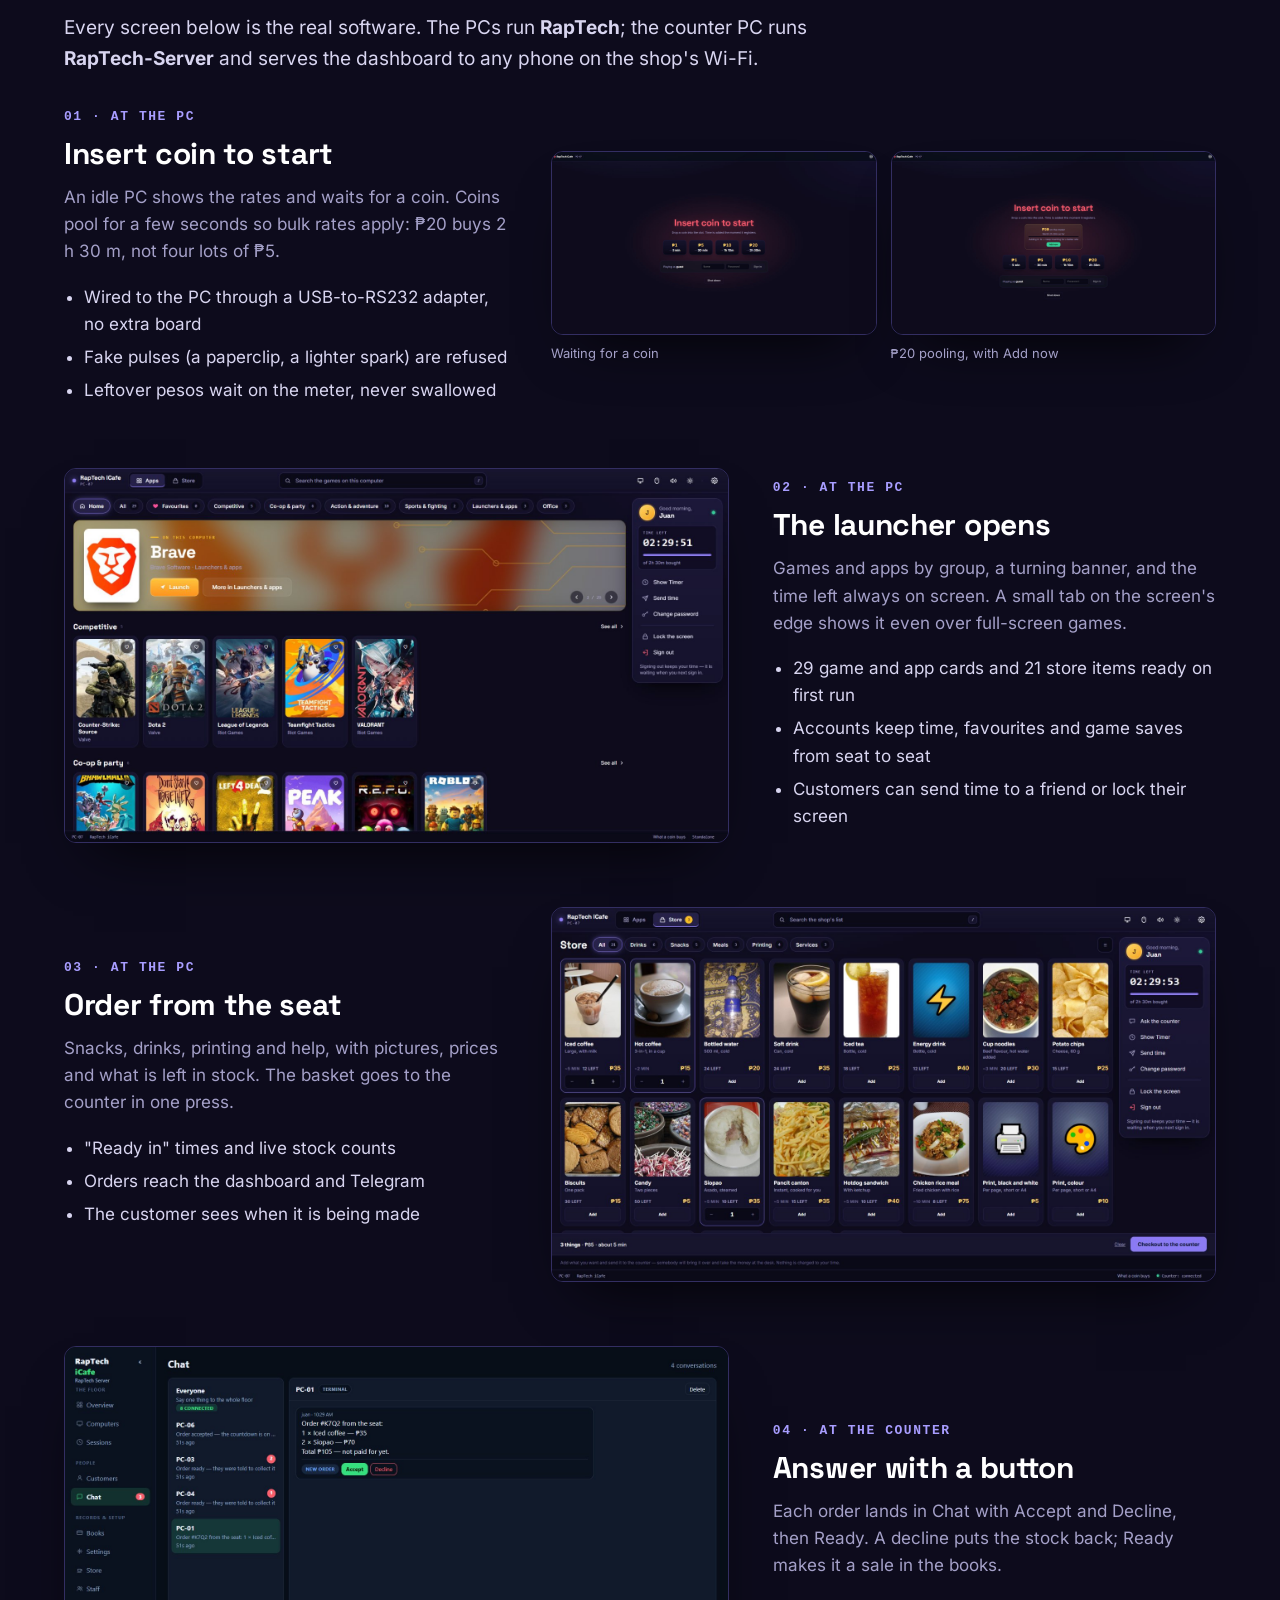
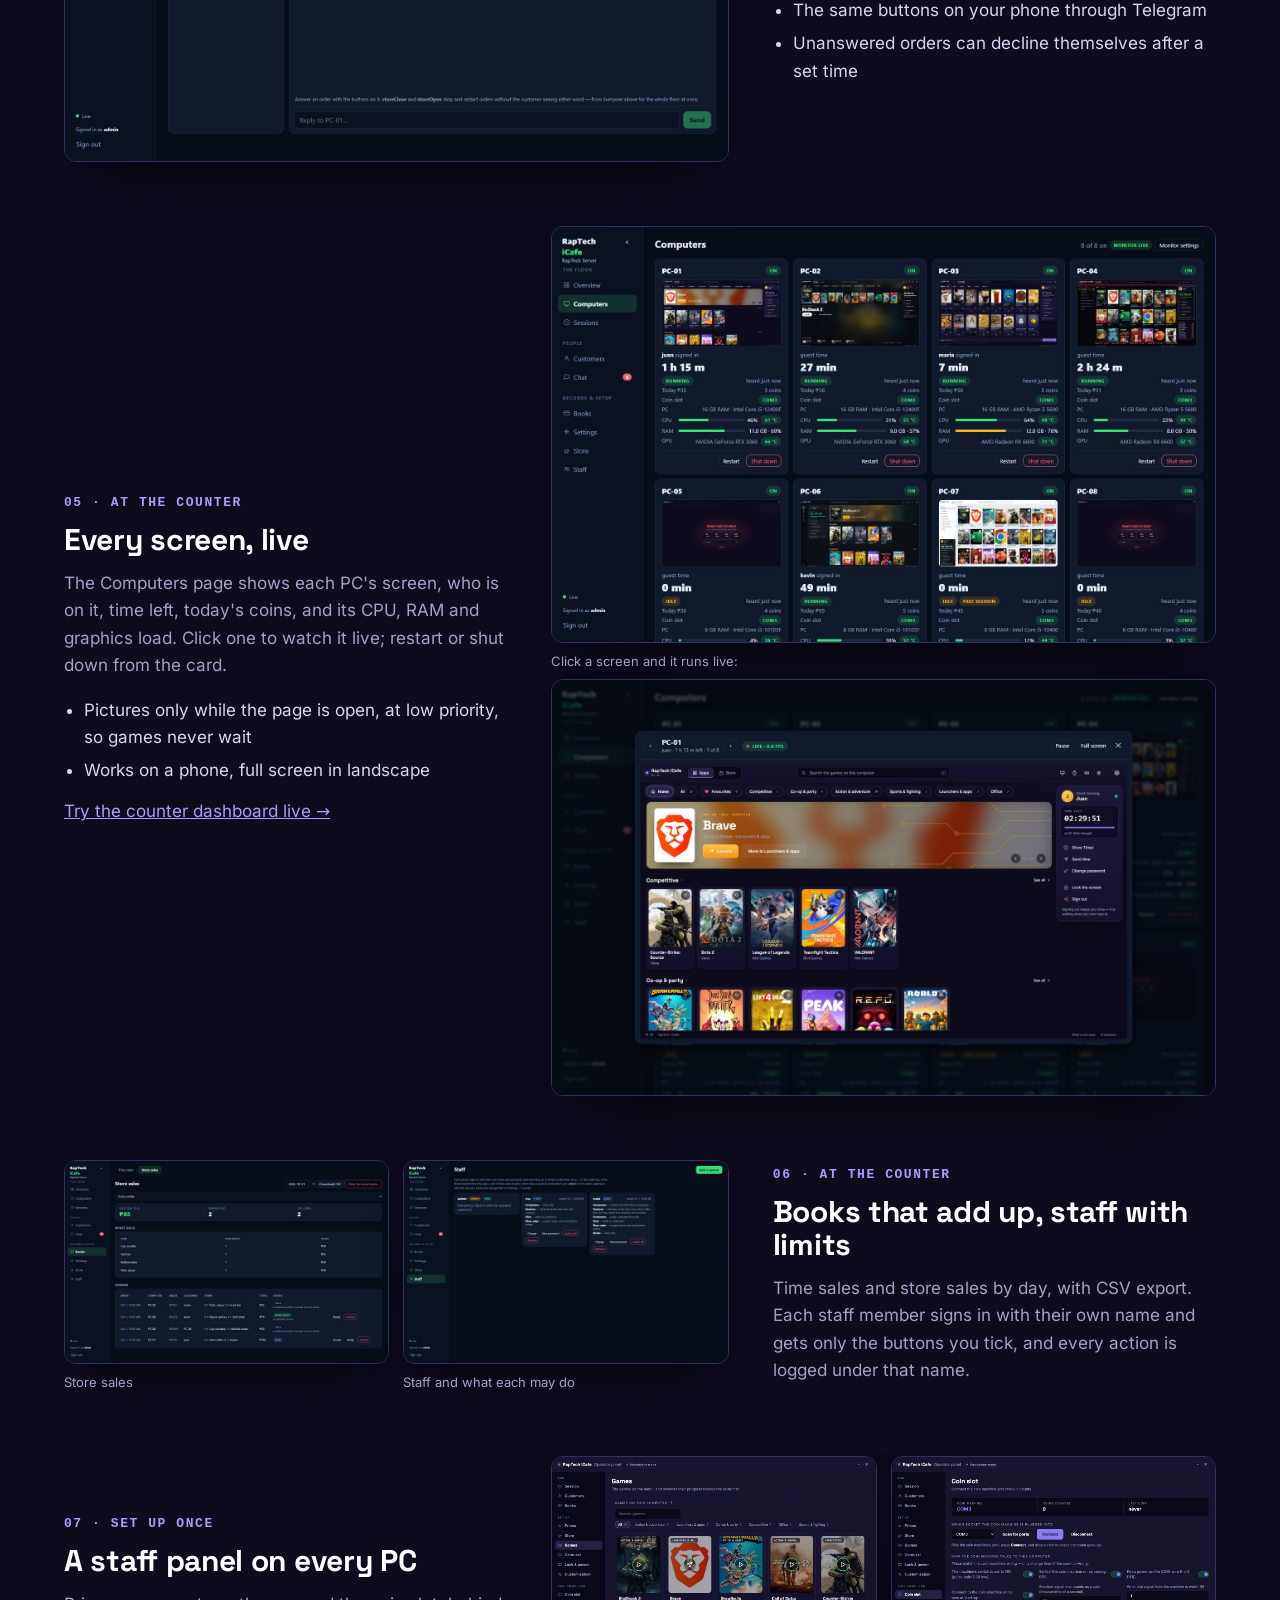
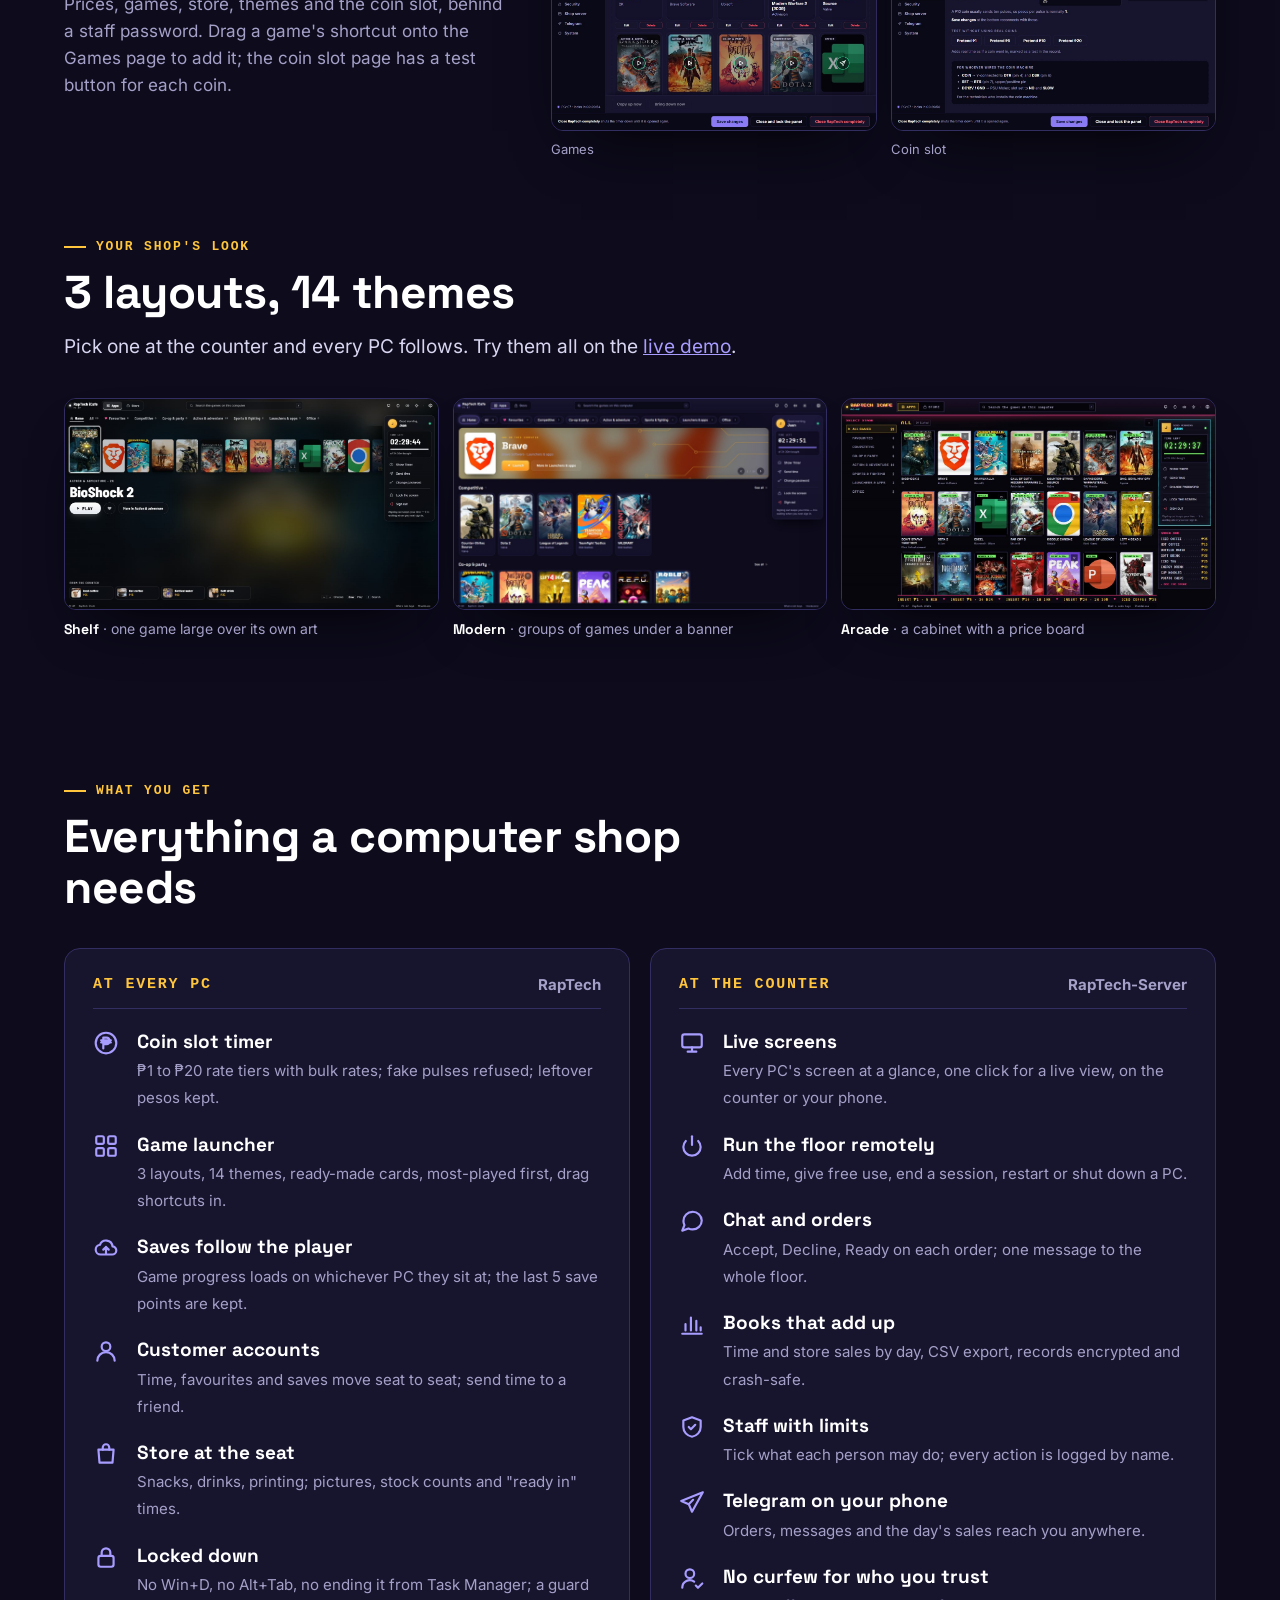
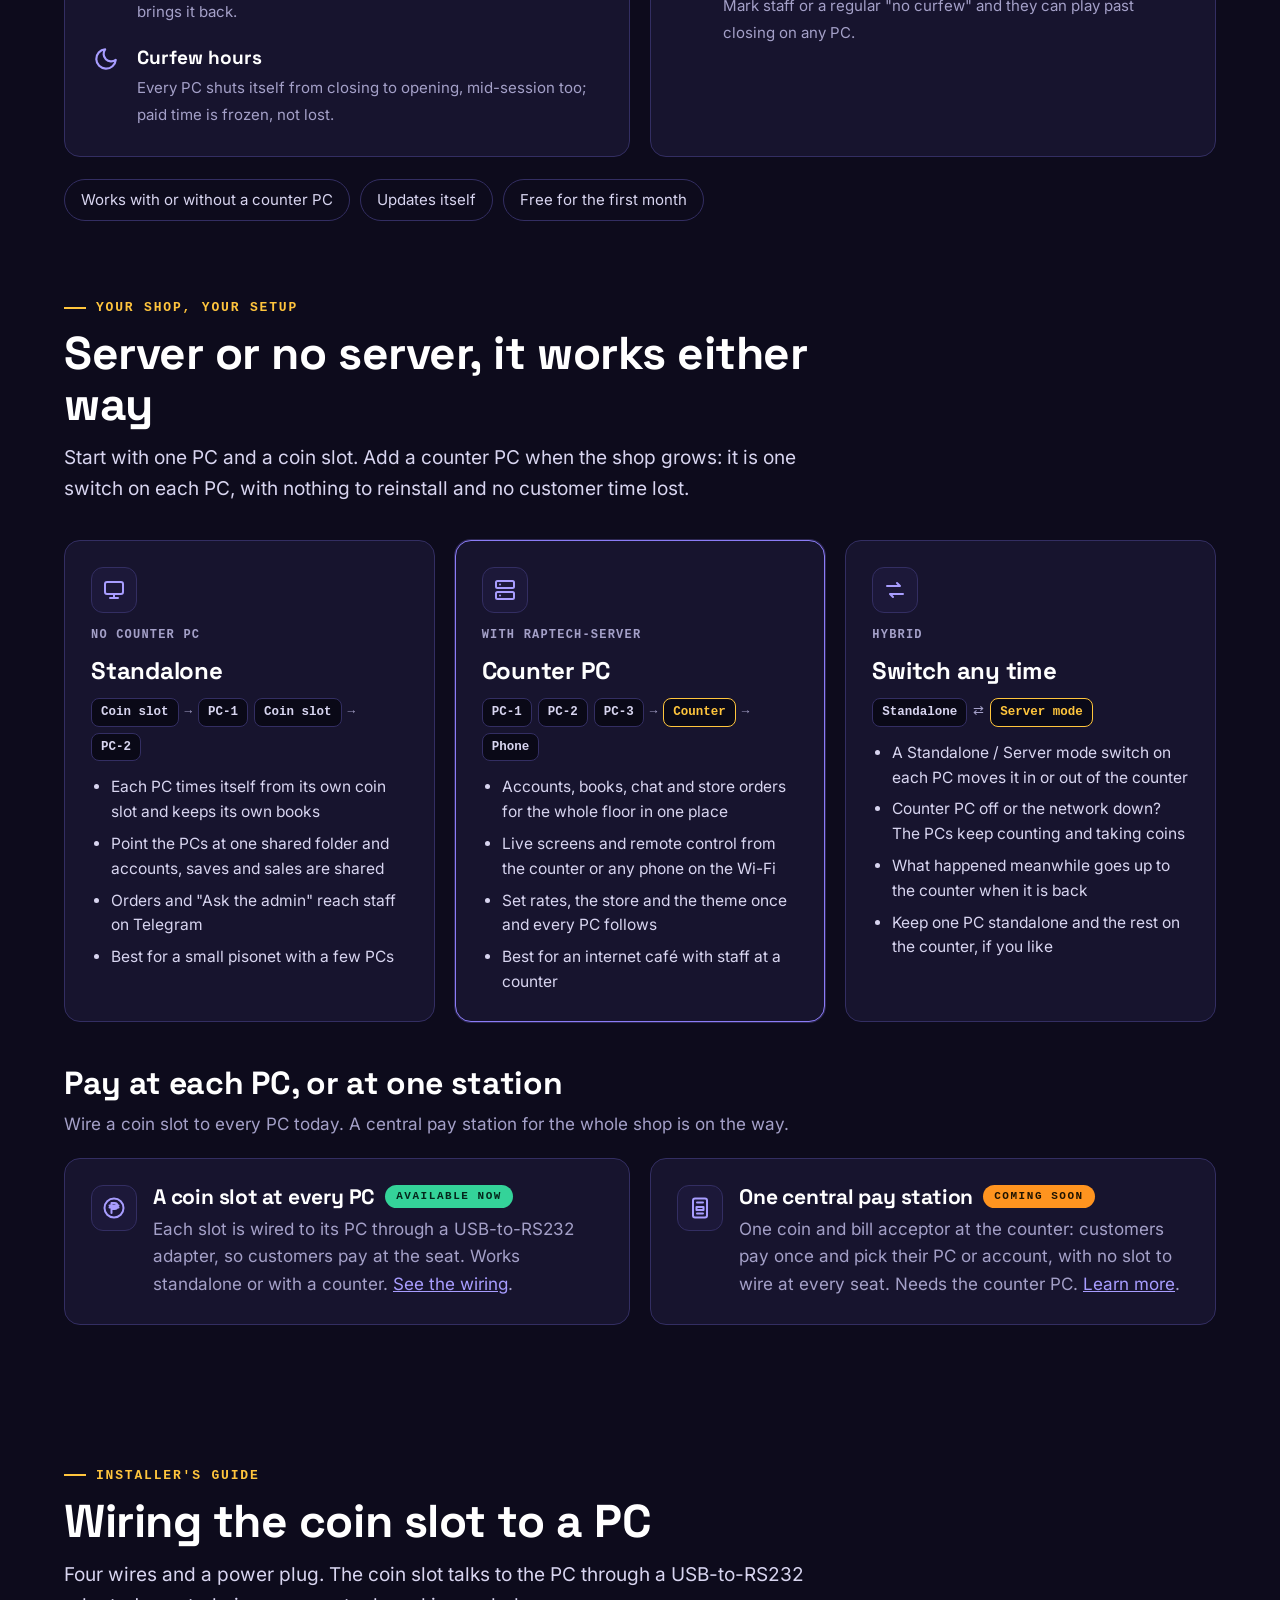
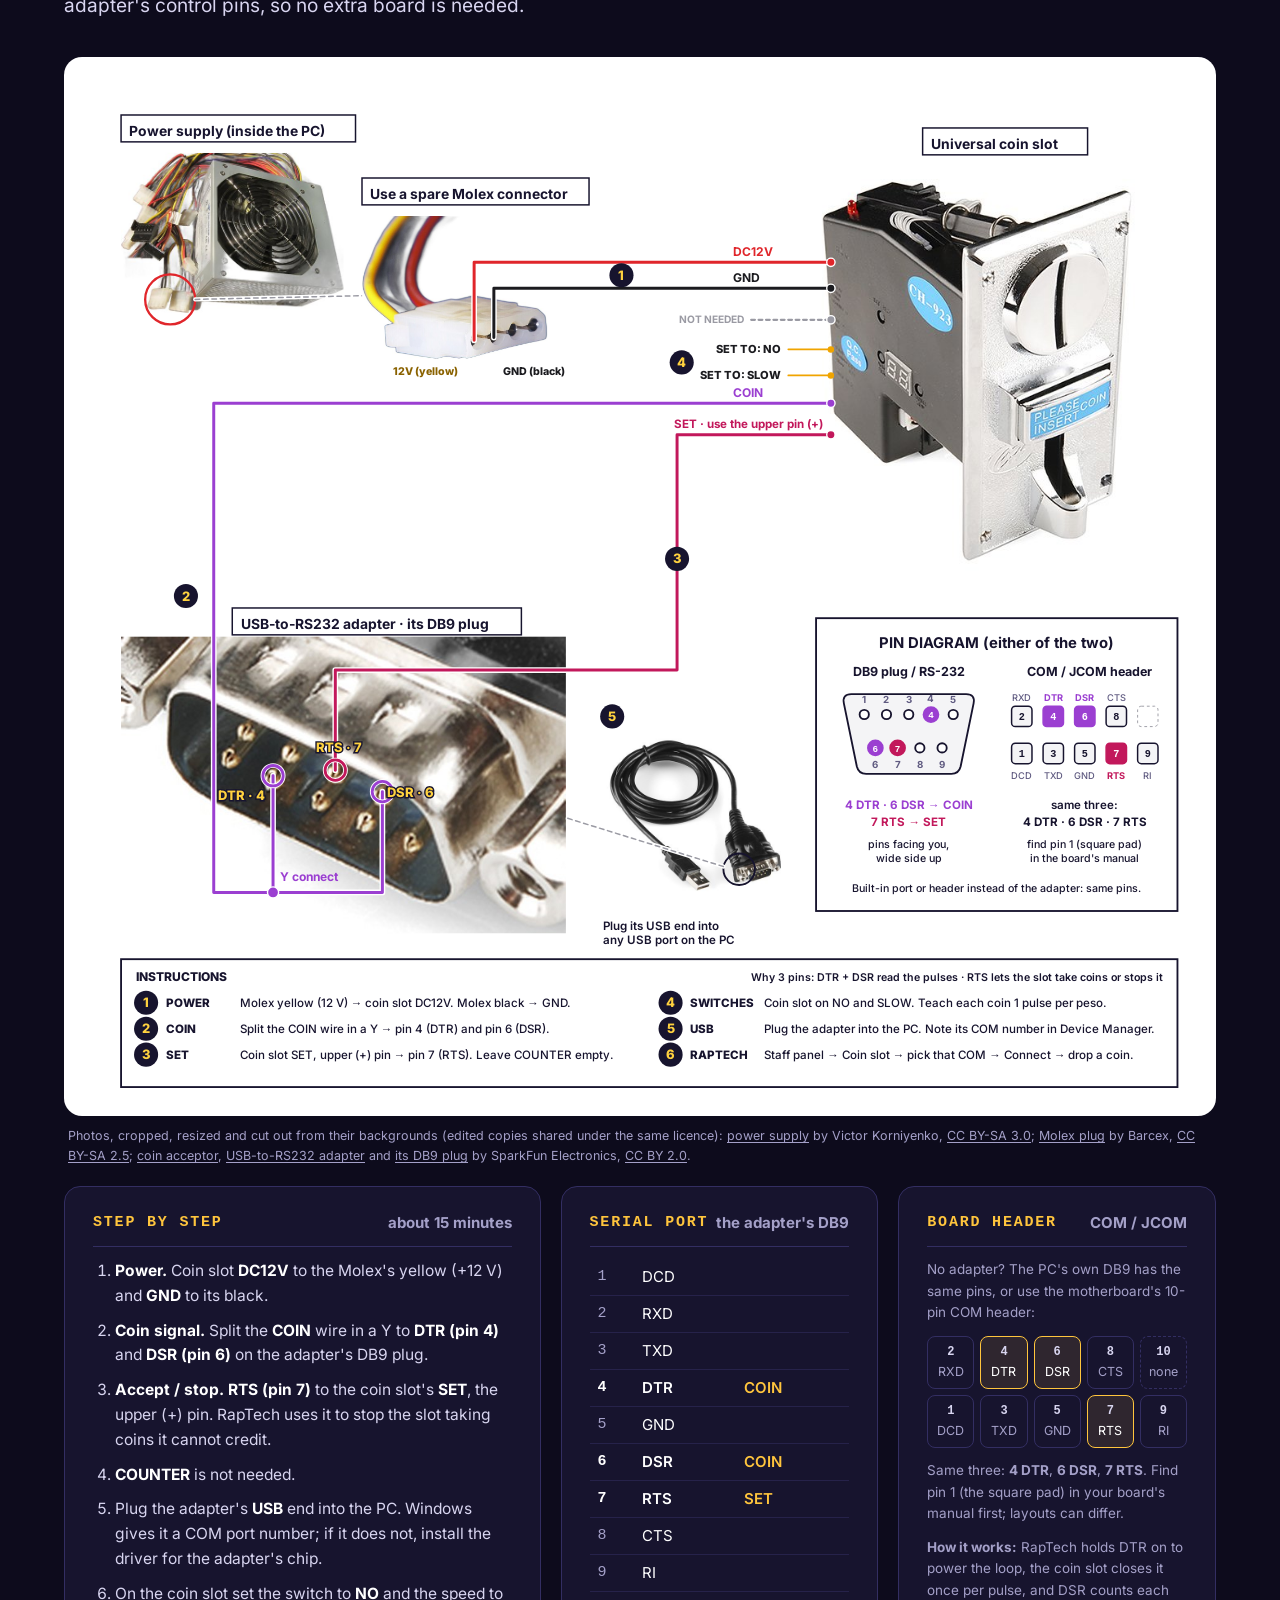
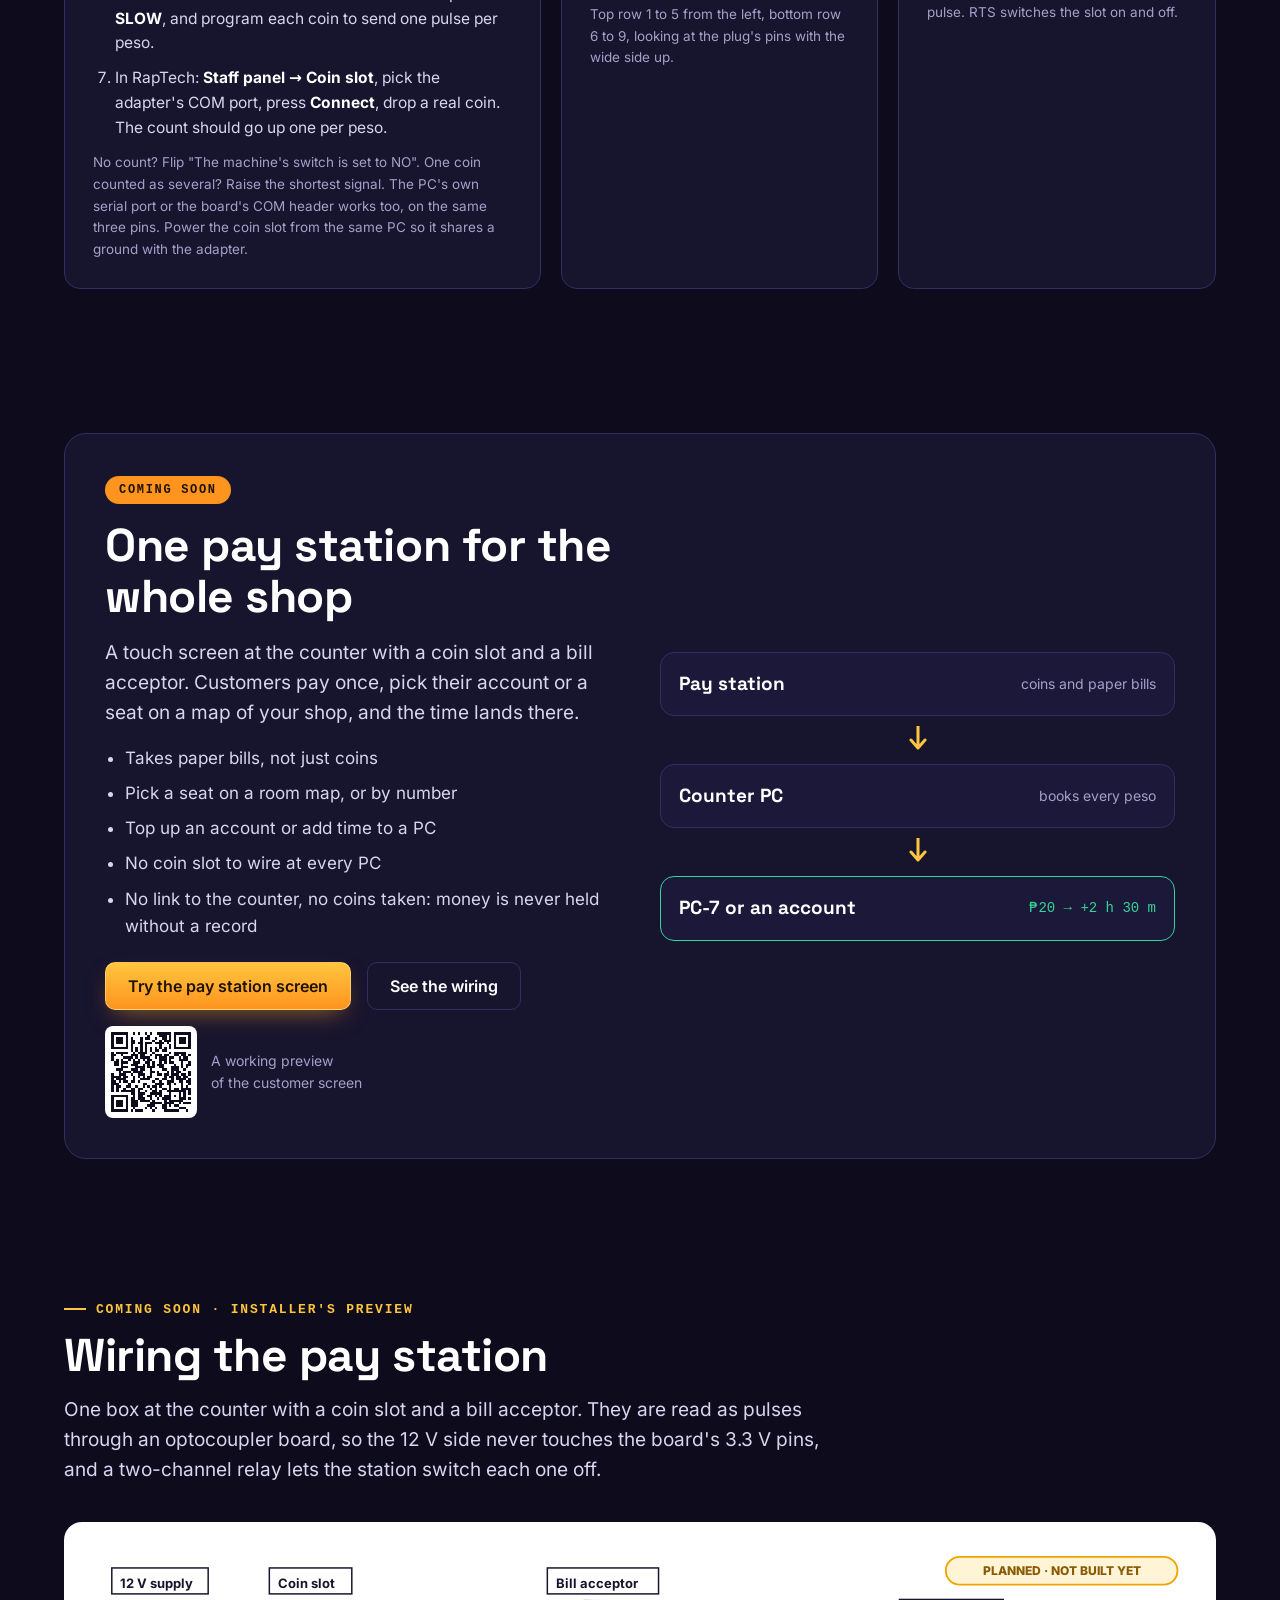
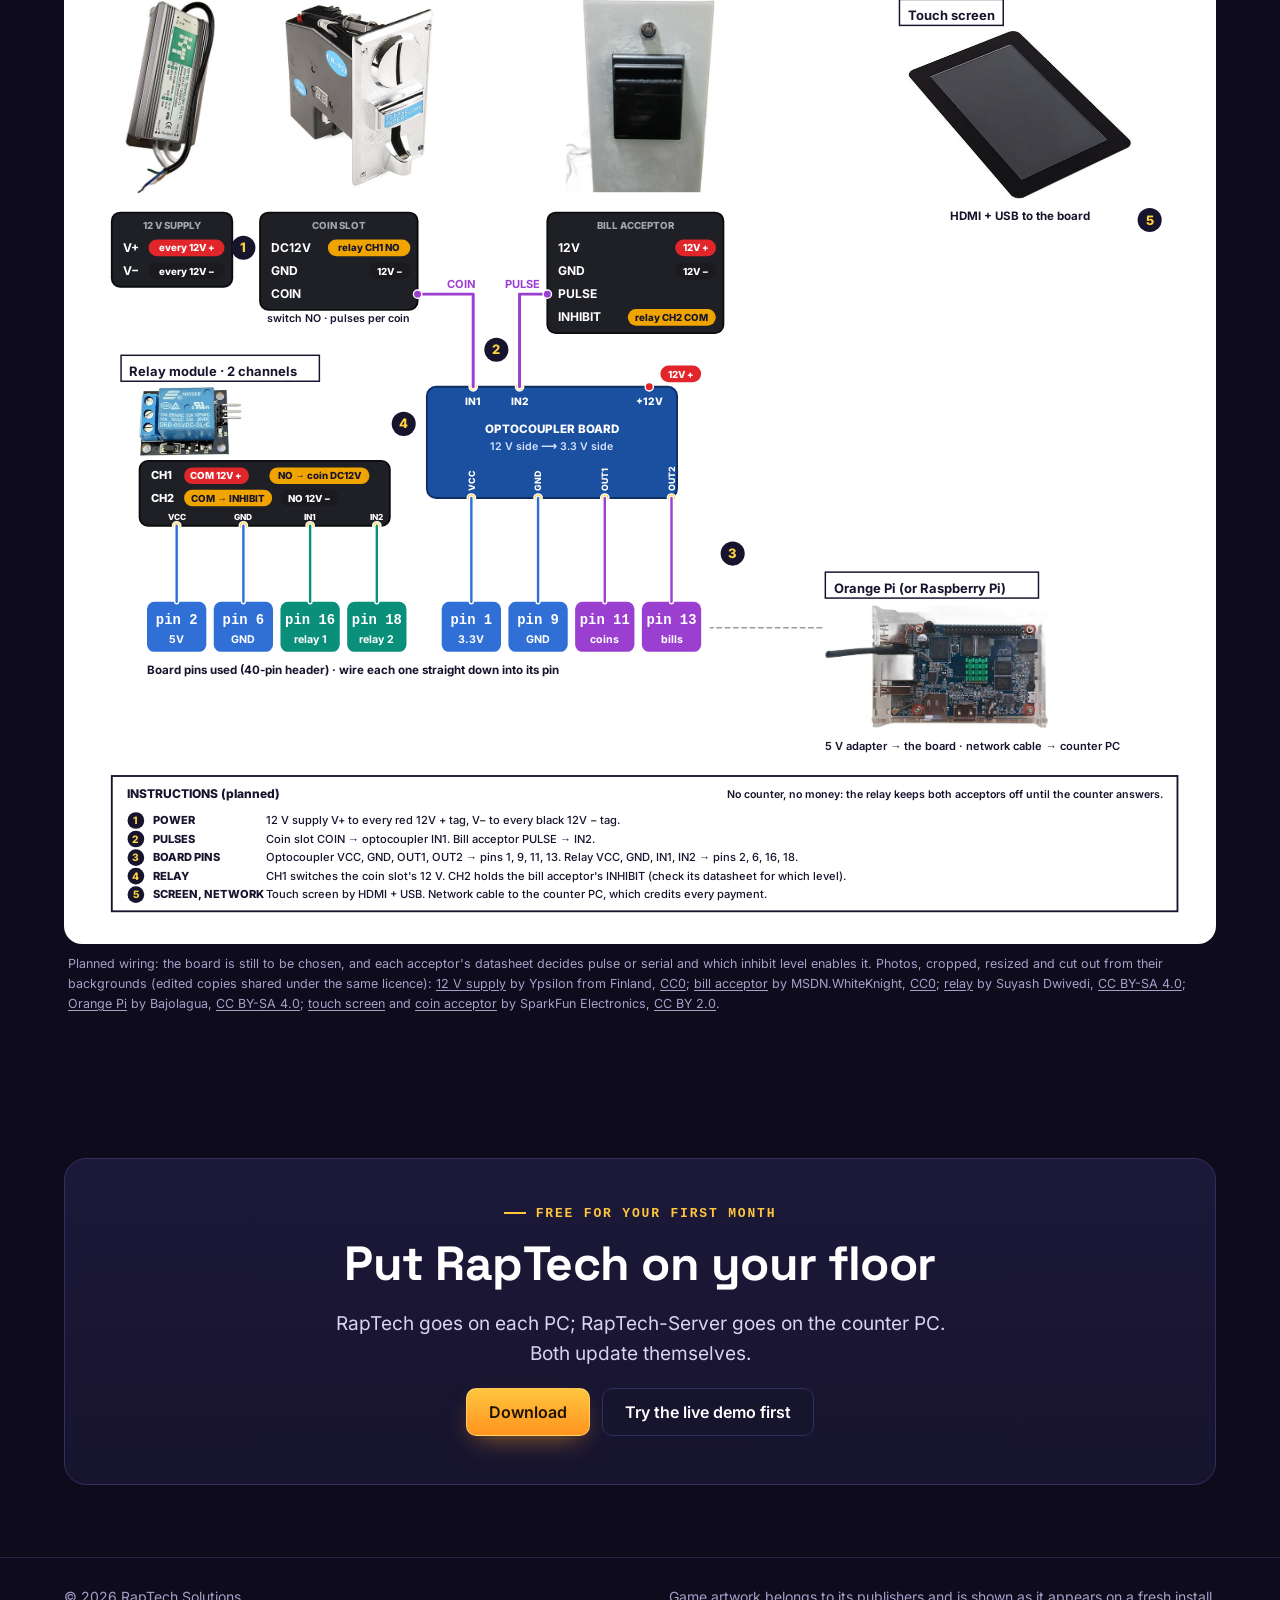
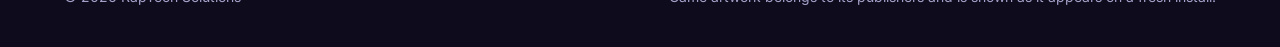
==== commit d21d2eba: "Rebuild the launcher demo with the three layouts, opening on Shelf The launcher demo is rebuilt from" ====
--- a/index.html
+++ b/index.html
@@ -116,11 +116,11 @@
 @media (max-width: 900px) { .row, .row.flip { grid-template-columns: 1fr; } .row.flip .text { order: 0; } }
 
 /* themes */
-.themes { display: grid; grid-template-columns: repeat(4, minmax(0, 1fr)); gap: 14px; }
+.themes { display: grid; grid-template-columns: repeat(3, minmax(0, 1fr)); gap: 14px; }
 .themes figure { margin: 0; display: grid; gap: 8px; }
 .themes figcaption { font-size: 14px; color: var(--dim); }
 .themes figcaption b { color: var(--text); font-family: var(--head); }
-@media (max-width: 900px) { .themes { grid-template-columns: repeat(2, minmax(0, 1fr)); } }
+@media (max-width: 900px) { .themes { grid-template-columns: minmax(0, 1fr); } }
 
 /* features */
 .cols { display: grid; grid-template-columns: 1fr 1fr; gap: 20px; }
@@ -259,7 +259,7 @@
       <div class="step"><b>Drop a coin</b><span>Press ₱5, ₱10 or ₱20 on the demo bar. Watch the coins pool, then the clock start.</span></div>
       <div class="step"><b>Play and order</b><span>Browse the games, heart a favourite, then open the Store and send an order to the counter.</span></div>
       <div class="step"><b>Make an account</b><span>Create an account and the time already paid for moves into it.</span></div>
-      <div class="step"><b>Be the staff</b><span>Open the staff panel and switch between all 21 themes. No password on the demo.</span></div>
+      <div class="step"><b>Be the staff</b><span>Open the staff panel and switch between all 14 themes. No password on the demo.</span></div>
     </div>
     <div class="actions">
       <a class="btn cta" href="launcher/">Open the live demo</a>
@@ -367,14 +367,13 @@
   <div class="wrap">
     <div class="section-head">
       <span class="eyebrow">Your shop's look</span>
-      <h2>5 layouts, 21 themes</h2>
+      <h2>3 layouts, 14 themes</h2>
       <p class="lead">Pick one at the counter and every PC follows. Try them all on the <a href="launcher/">live demo</a>.</p>
     </div>
     <div class="themes">
       <figure><div class="shot"><img src="assets/theme-shelf.jpg" alt="Shelf layout" width="1200" height="675" loading="lazy"></div><figcaption><b>Shelf</b> · one game large over its own art</figcaption></figure>
-      <figure><div class="shot"><img src="assets/theme-library.jpg" alt="Library layout" width="1200" height="675" loading="lazy"></div><figcaption><b>Library</b> · the light one, with a sidebar</figcaption></figure>
+      <figure><div class="shot"><img src="assets/modern-home.jpg" alt="Modern layout" width="1600" height="900" loading="lazy"></div><figcaption><b>Modern</b> · groups of games under a banner</figcaption></figure>
       <figure><div class="shot"><img src="assets/theme-arcade.jpg" alt="Arcade layout" width="1200" height="675" loading="lazy"></div><figcaption><b>Arcade</b> · a cabinet with a price board</figcaption></figure>
-      <figure><div class="shot"><img src="assets/theme-deck.jpg" alt="Deck layout" width="1200" height="675" loading="lazy"></div><figcaption><b>Deck</b> · a console dashboard</figcaption></figure>
     </div>
   </div>
 </section>
@@ -389,7 +388,7 @@
       <div class="card">
         <h3>At every PC <span>RapTech</span></h3>
         <div class="feat"><svg width="26" height="26" viewBox="0 0 24 24" fill="none" stroke="currentColor" stroke-width="2" stroke-linecap="round" stroke-linejoin="round" aria-hidden="true"><circle cx="12" cy="12" r="9.5"></circle><path d="M9.5 17V7h3a3 3 0 0 1 0 6h-3M7.5 9.5h9M7.5 11.5h9"></path></svg><div><b>Coin slot timer</b><span>₱1 to ₱20 rate tiers with bulk rates; fake pulses refused; leftover pesos kept.</span></div></div>
-        <div class="feat"><svg width="26" height="26" viewBox="0 0 24 24" fill="none" stroke="currentColor" stroke-width="2" stroke-linecap="round" stroke-linejoin="round" aria-hidden="true"><rect x="3" y="3" width="7" height="7" rx="1.5"></rect><rect x="14" y="3" width="7" height="7" rx="1.5"></rect><rect x="3" y="14" width="7" height="7" rx="1.5"></rect><rect x="14" y="14" width="7" height="7" rx="1.5"></rect></svg><div><b>Game launcher</b><span>5 layouts, 21 themes, ready-made cards, most-played first, drag shortcuts in.</span></div></div>
+        <div class="feat"><svg width="26" height="26" viewBox="0 0 24 24" fill="none" stroke="currentColor" stroke-width="2" stroke-linecap="round" stroke-linejoin="round" aria-hidden="true"><rect x="3" y="3" width="7" height="7" rx="1.5"></rect><rect x="14" y="3" width="7" height="7" rx="1.5"></rect><rect x="3" y="14" width="7" height="7" rx="1.5"></rect><rect x="14" y="14" width="7" height="7" rx="1.5"></rect></svg><div><b>Game launcher</b><span>3 layouts, 14 themes, ready-made cards, most-played first, drag shortcuts in.</span></div></div>
         <div class="feat"><svg width="26" height="26" viewBox="0 0 24 24" fill="none" stroke="currentColor" stroke-width="2" stroke-linecap="round" stroke-linejoin="round" aria-hidden="true"><path d="M7 18a4.5 4.5 0 0 1-.6-8.96A6 6 0 0 1 18 10.5a3.75 3.75 0 0 1-.5 7.5H7z"></path><path d="M12 11v6M9.5 13.5 12 11l2.5 2.5"></path></svg><div><b>Saves follow the player</b><span>Game progress loads on whichever PC they sit at; the last 5 save points are kept.</span></div></div>
         <div class="feat"><svg width="26" height="26" viewBox="0 0 24 24" fill="none" stroke="currentColor" stroke-width="2" stroke-linecap="round" stroke-linejoin="round" aria-hidden="true"><circle cx="12" cy="8" r="4"></circle><path d="M4 21a8 8 0 0 1 16 0"></path></svg><div><b>Customer accounts</b><span>Time, favourites and saves move seat to seat; send time to a friend.</span></div></div>
         <div class="feat"><svg width="26" height="26" viewBox="0 0 24 24" fill="none" stroke="currentColor" stroke-width="2" stroke-linecap="round" stroke-linejoin="round" aria-hidden="true"><path d="M5 8h14l-1 12H6L5 8z"></path><path d="M9 8V6a3 3 0 0 1 6 0v2"></path></svg><div><b>Store at the seat</b><span>Snacks, drinks, printing; pictures, stock counts and "ready in" times.</span></div></div>
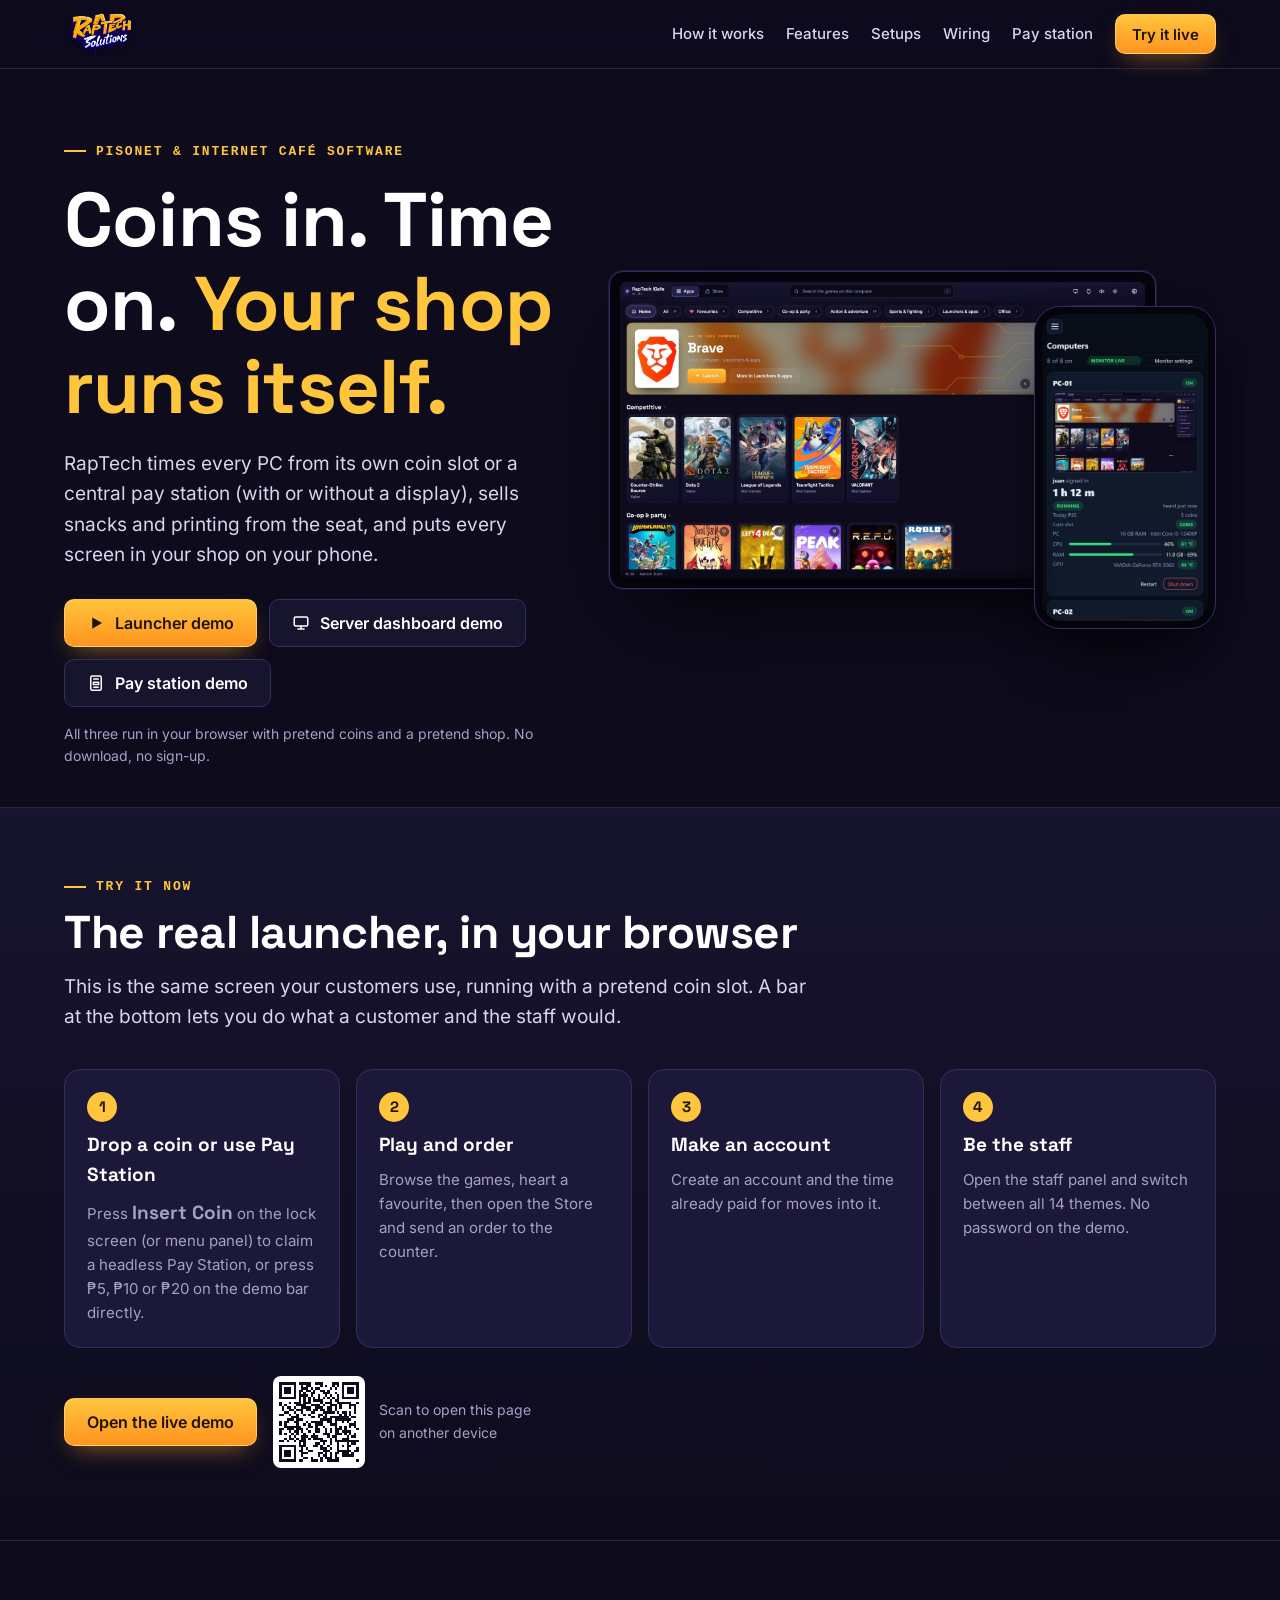
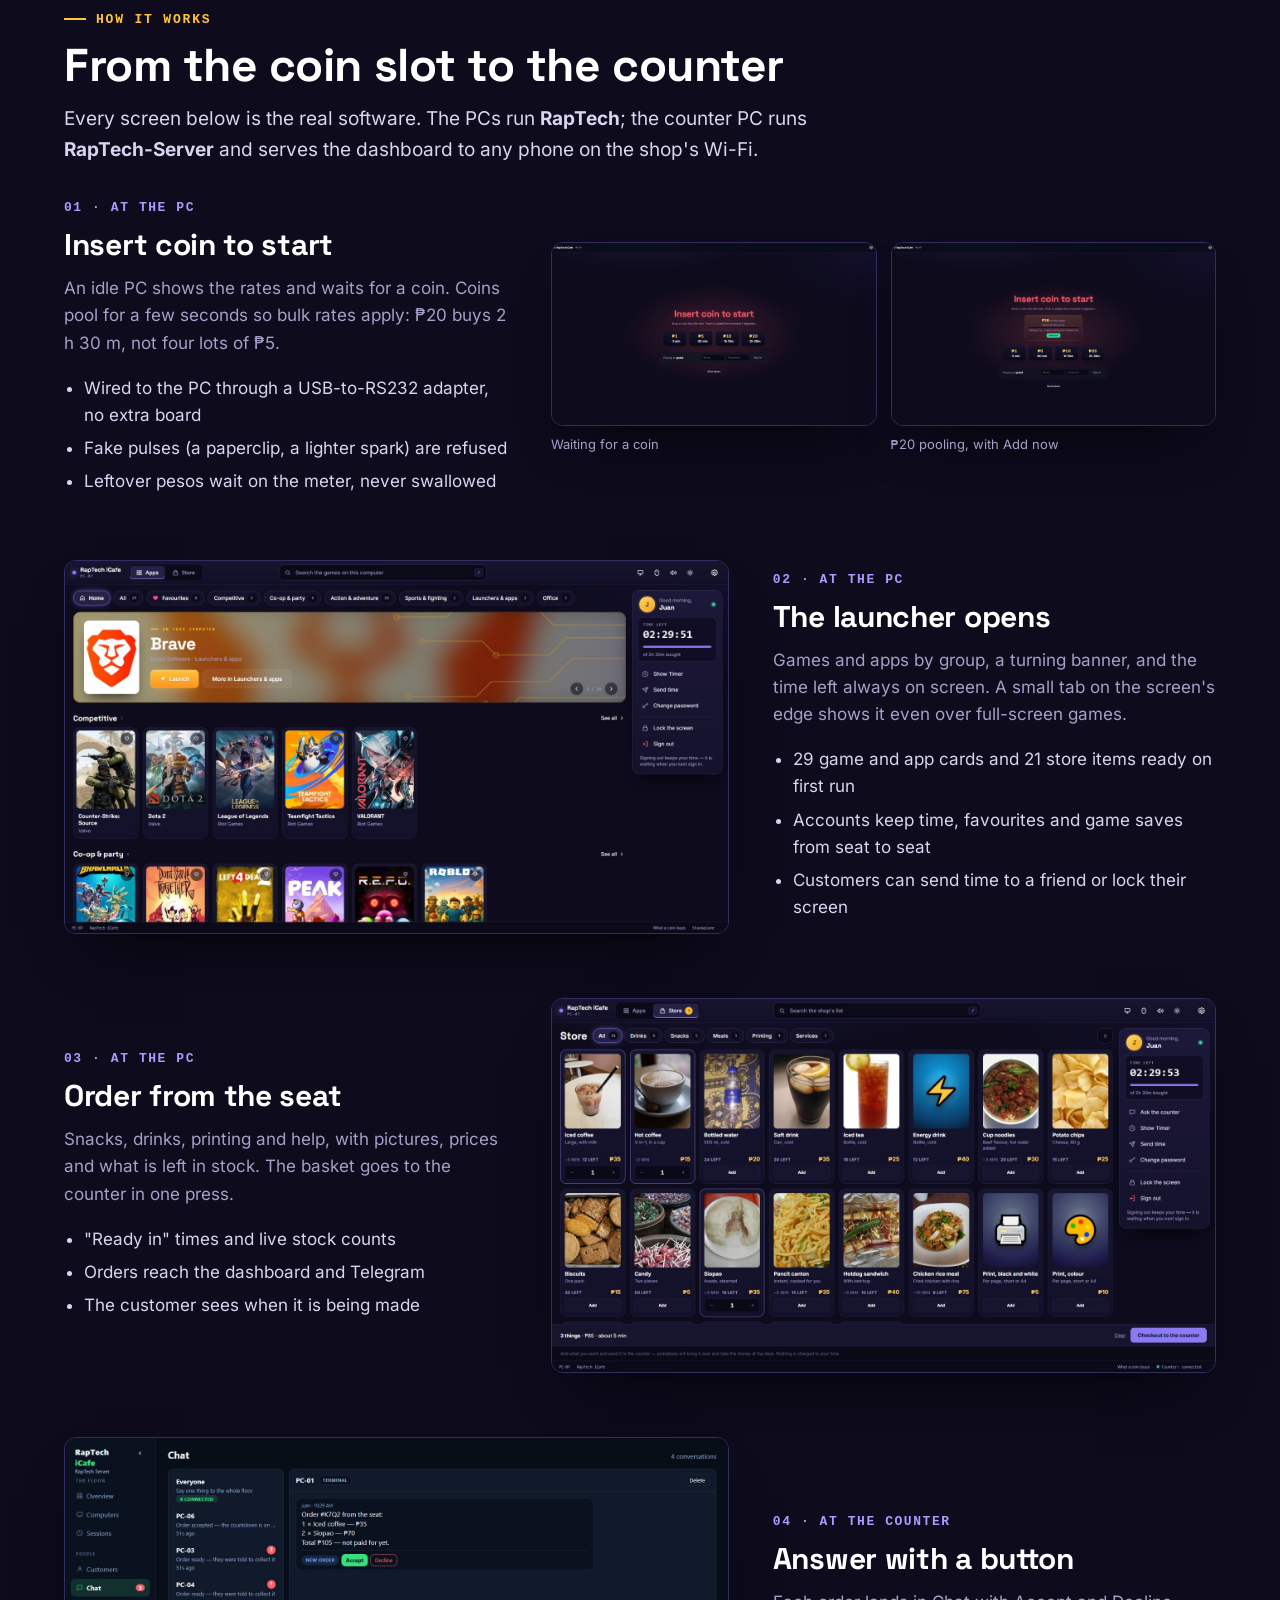
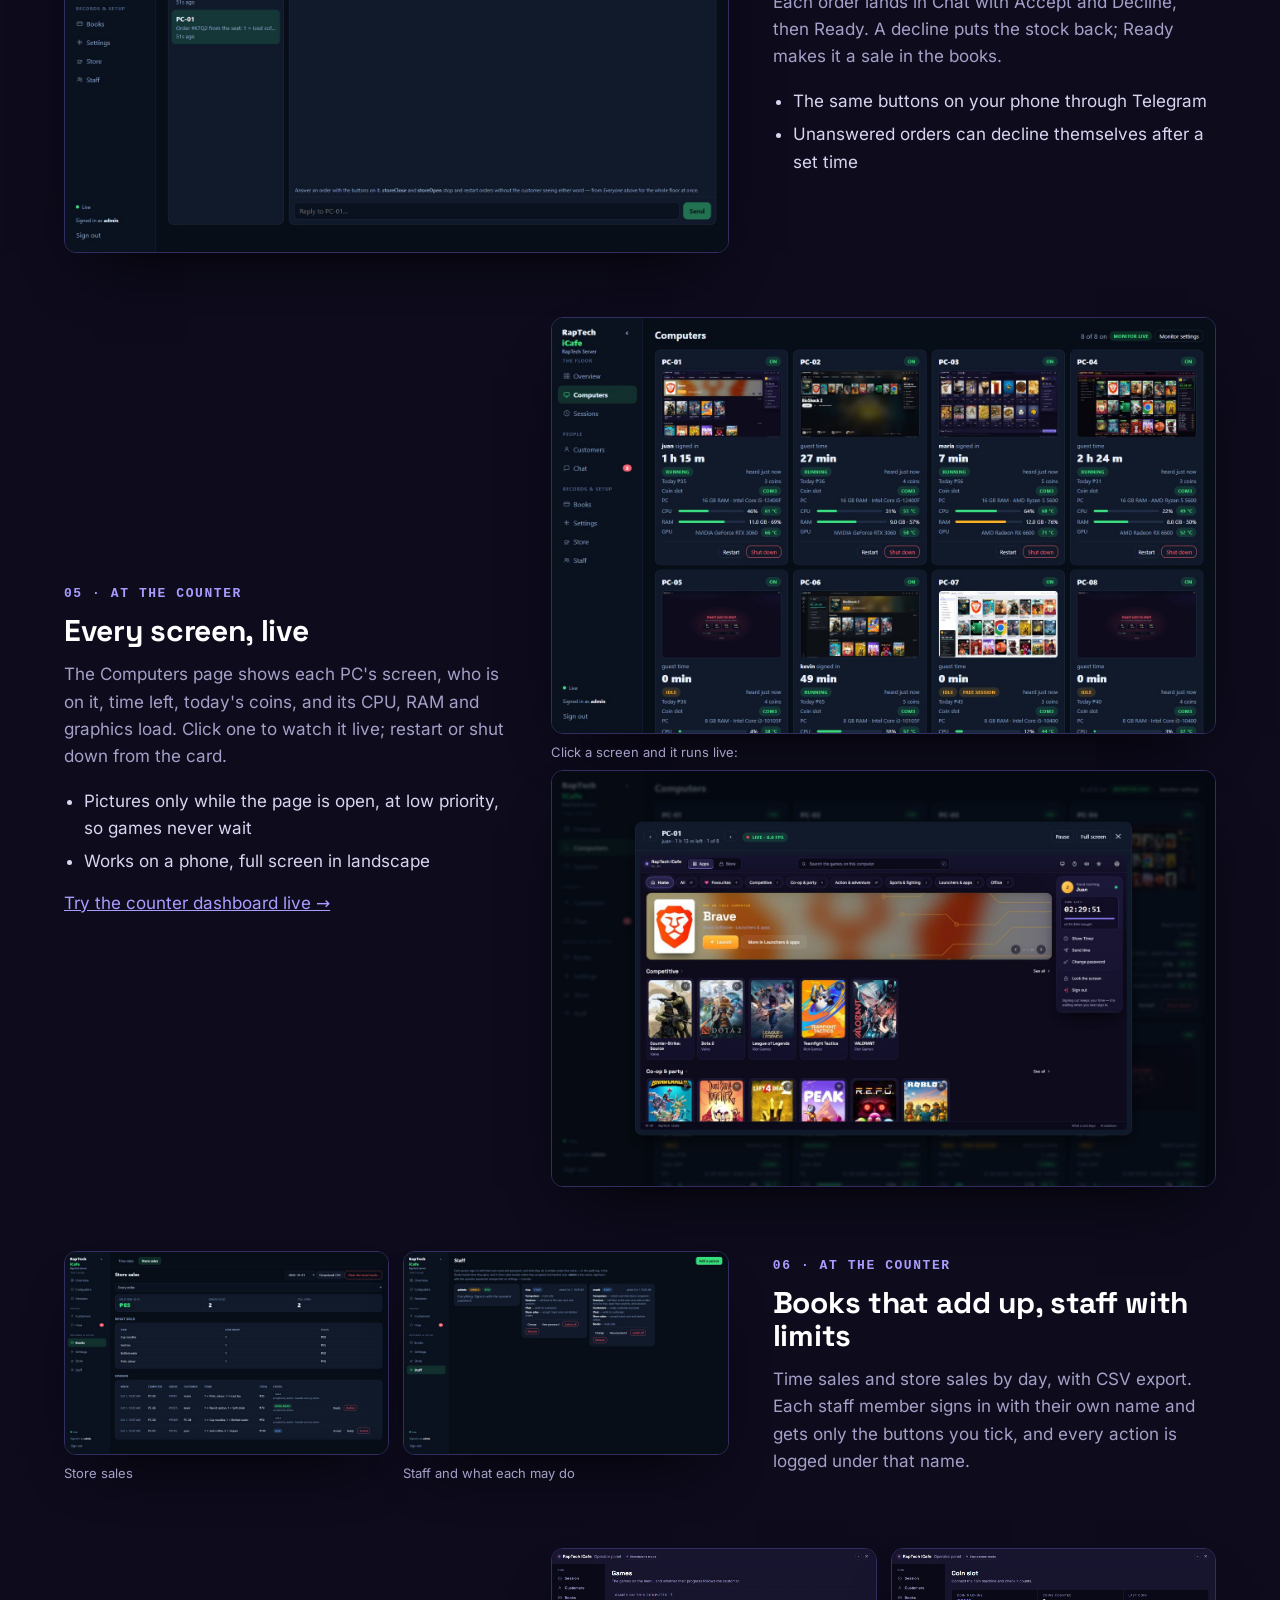
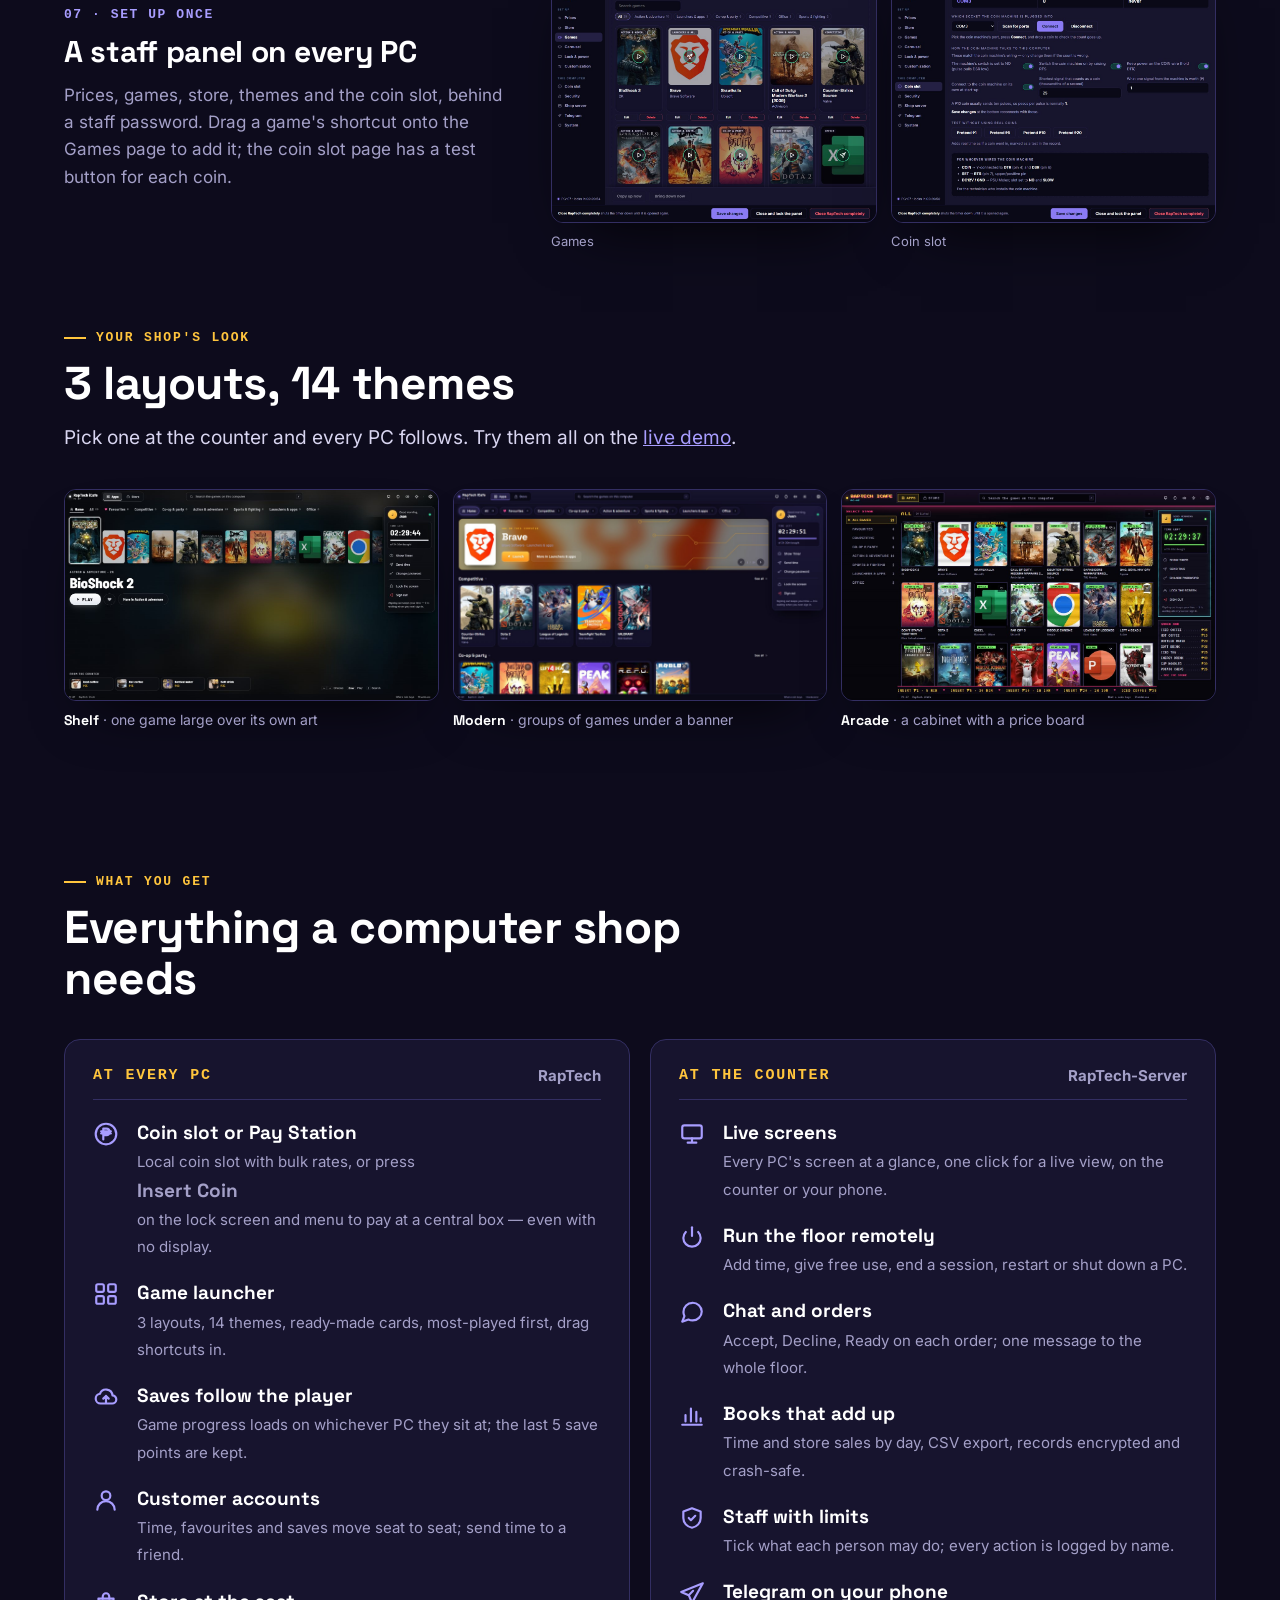
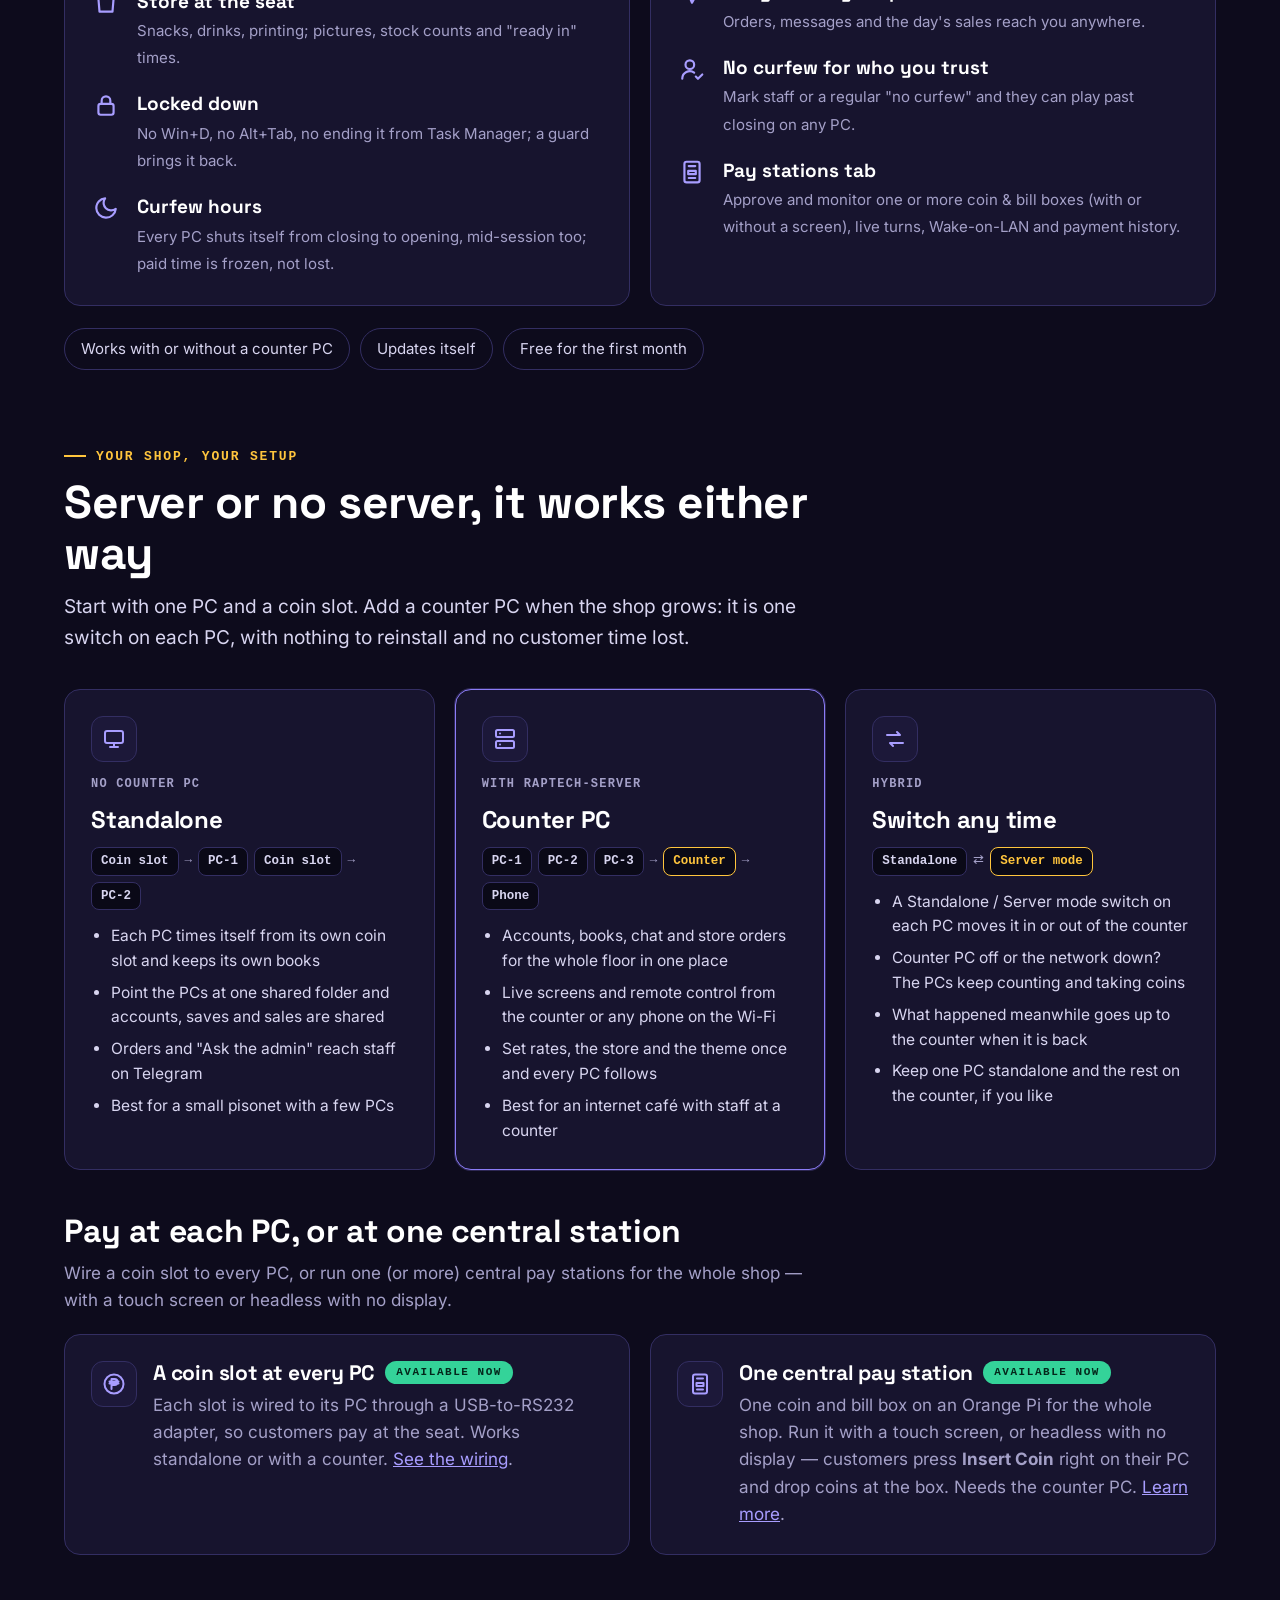
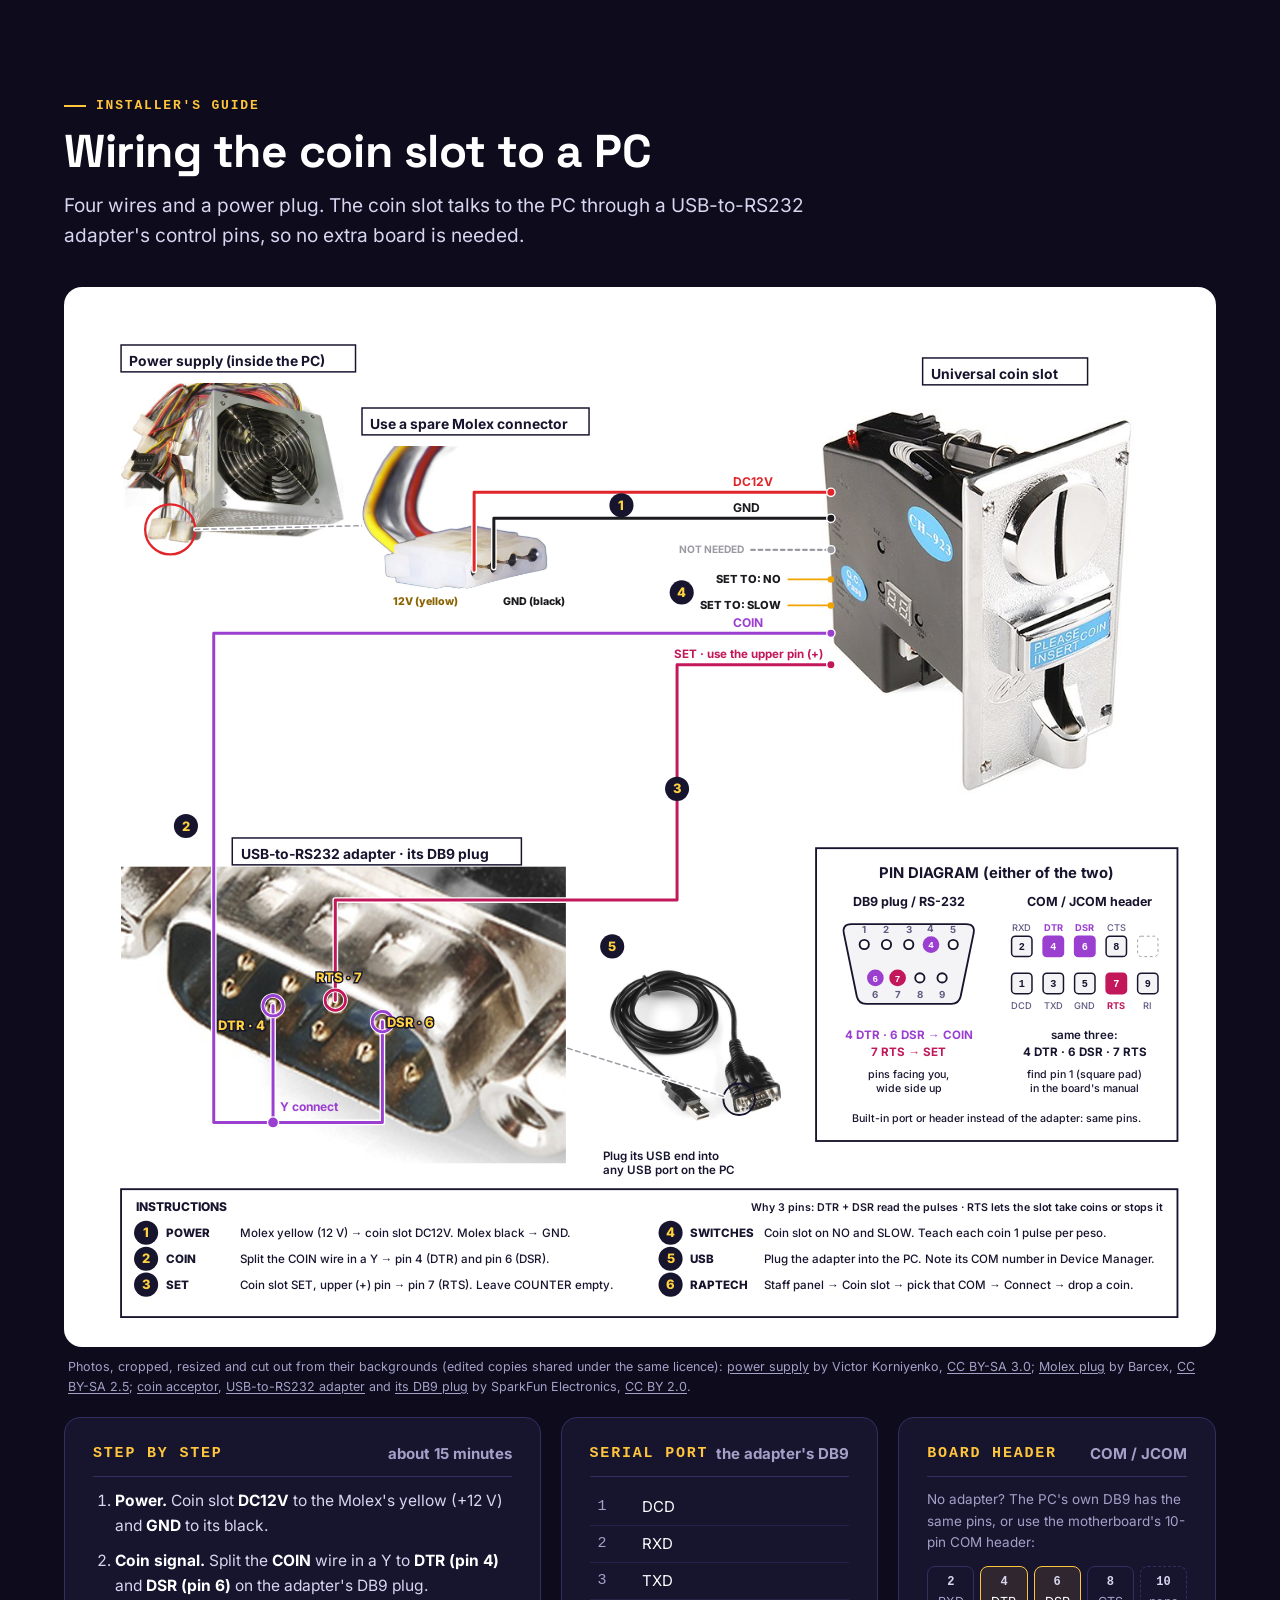
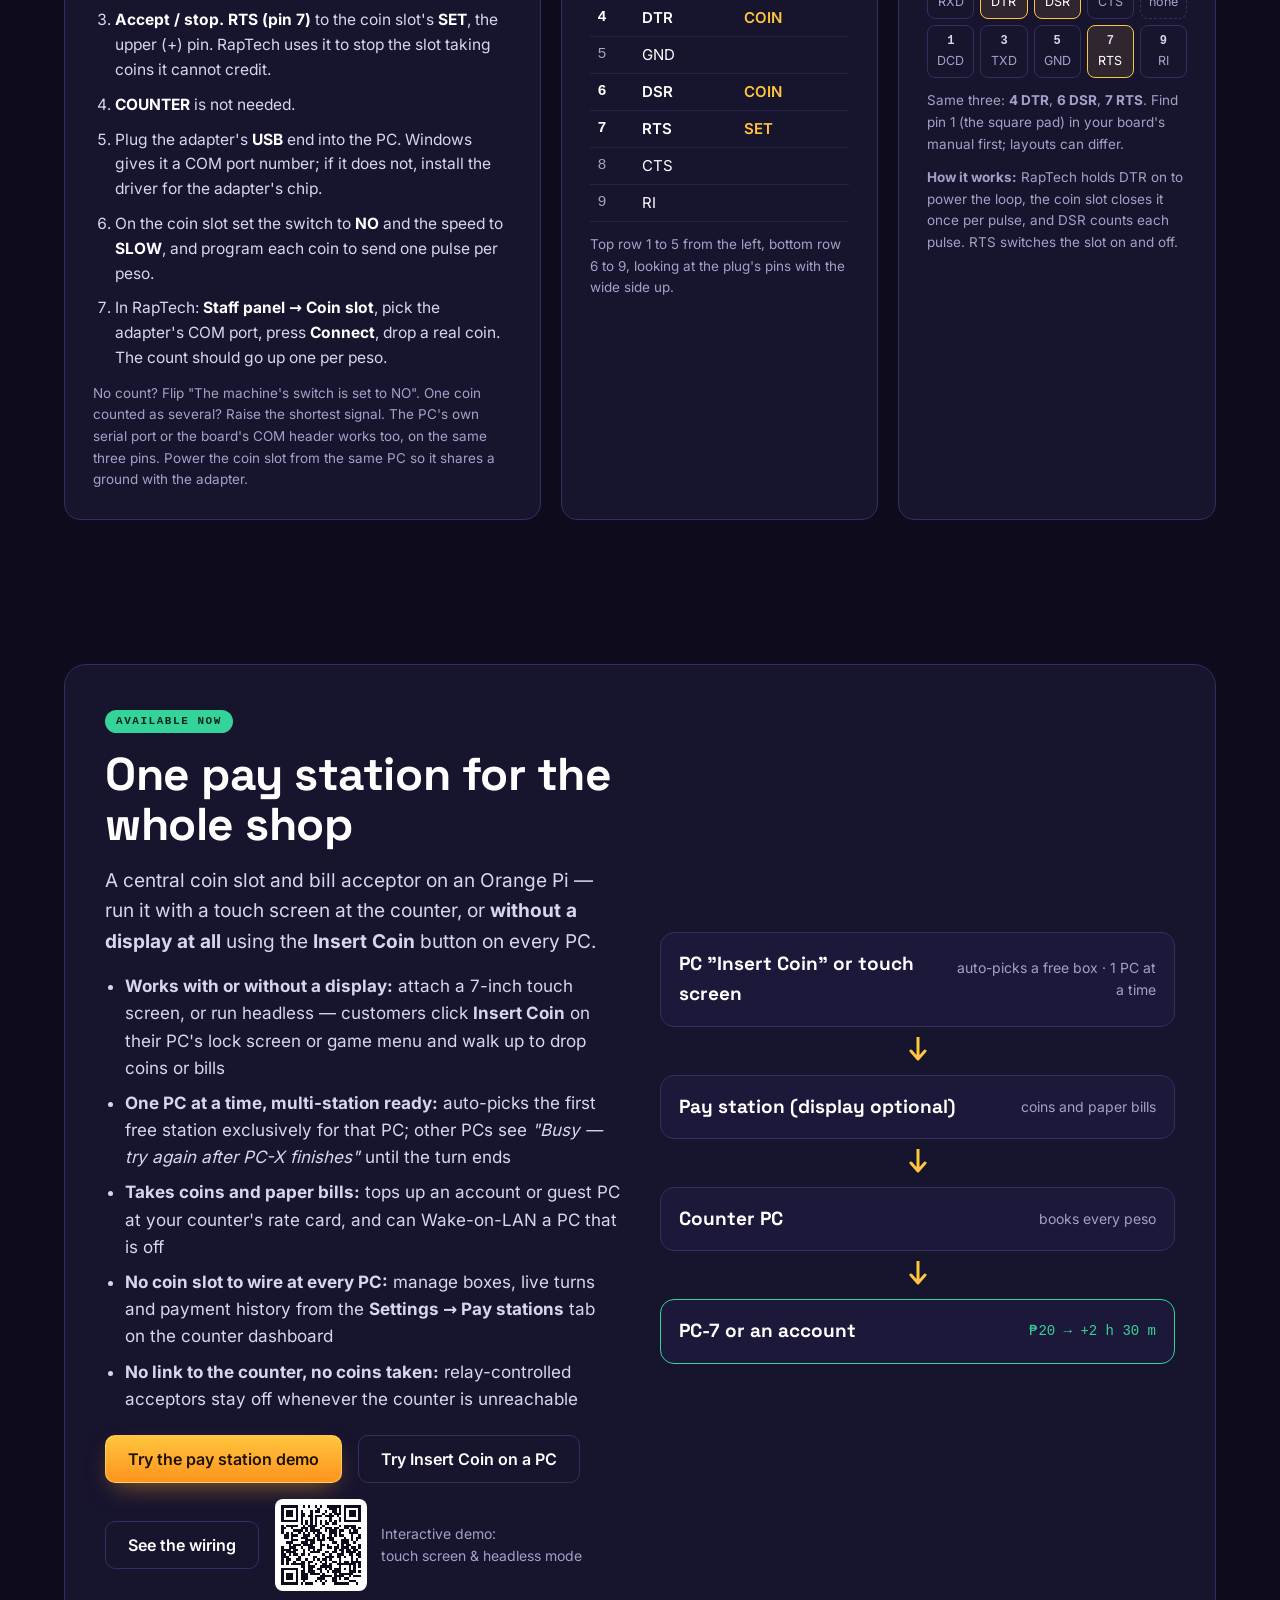
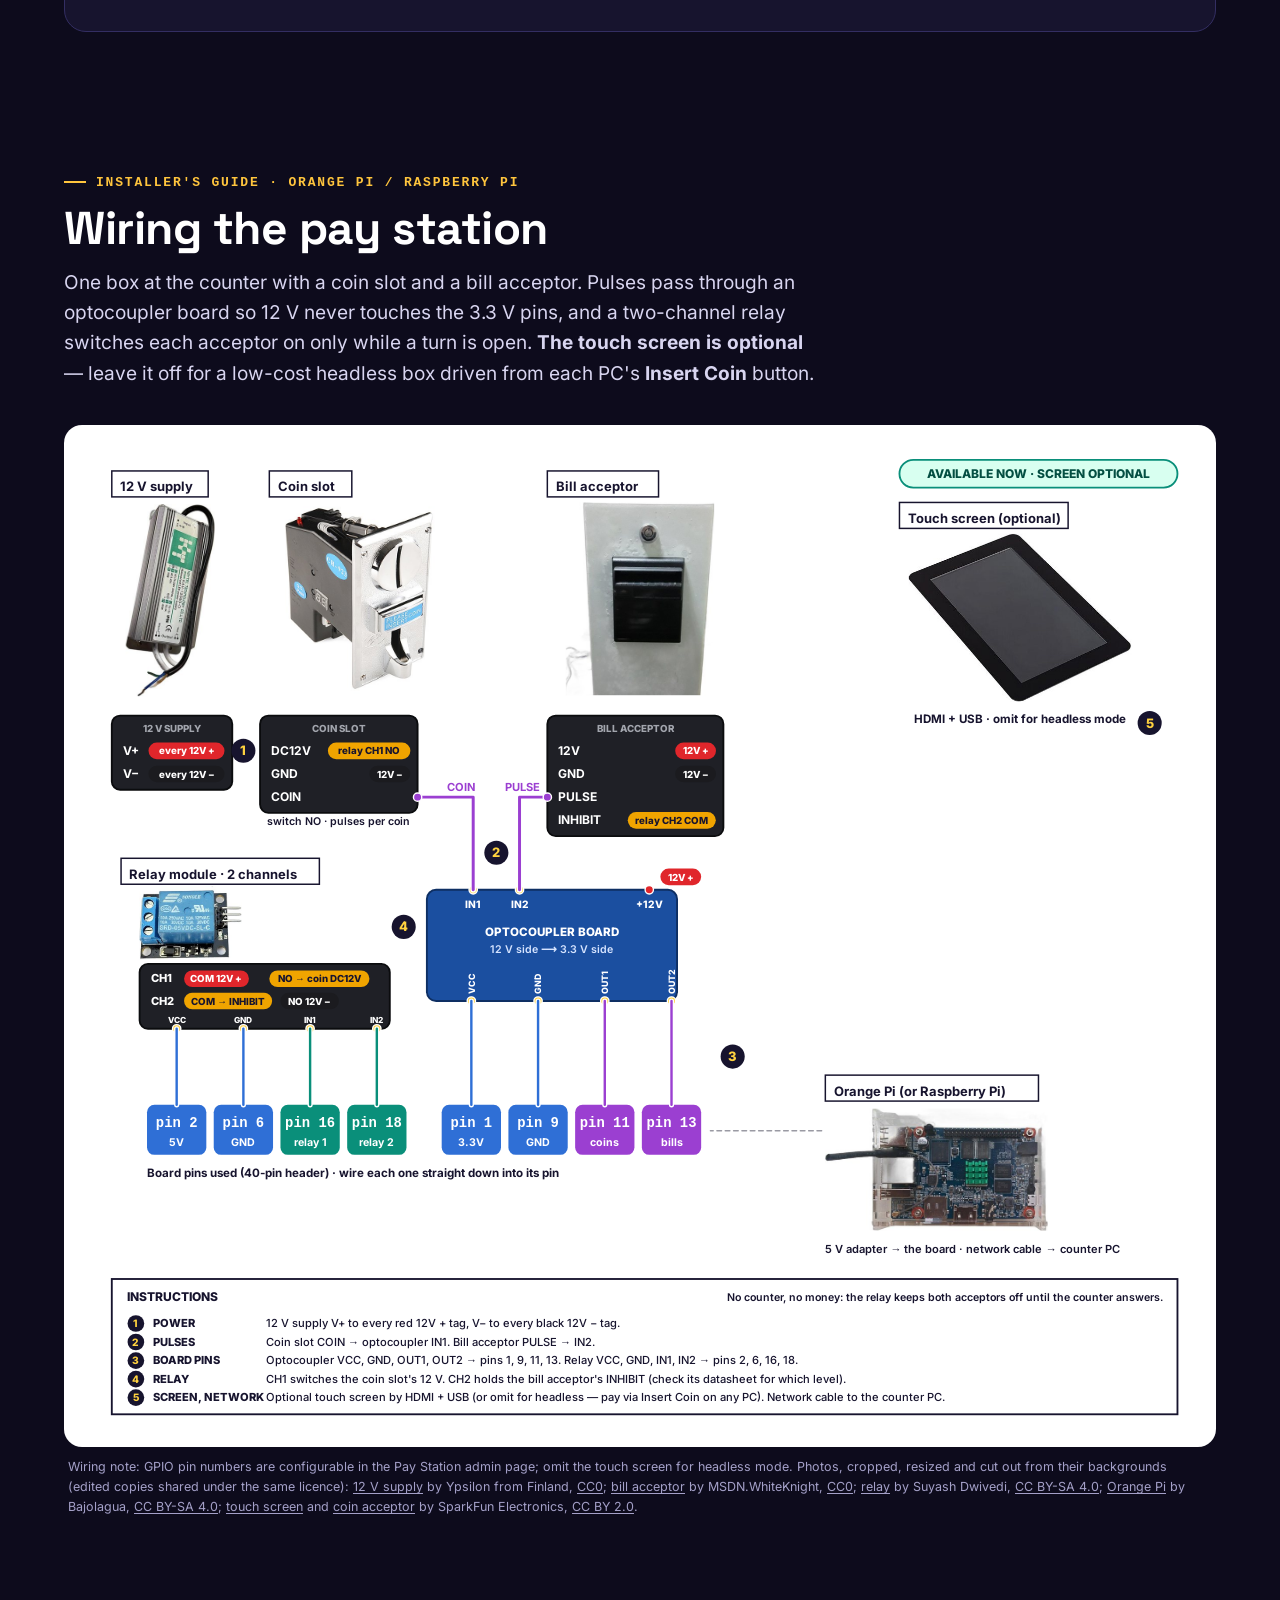
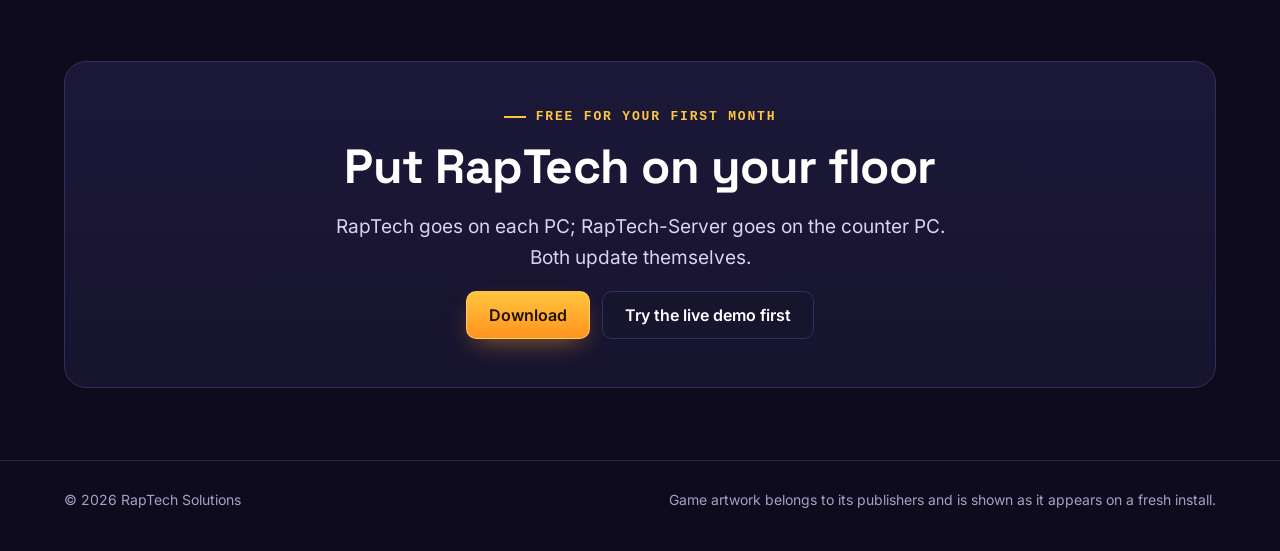
==== commit 32987a9f: "Update Pay Station to available now (touch screen & headless mode) and rebuild demos for client 1.92" ====
--- a/index.html
+++ b/index.html
@@ -211,8 +211,7 @@
       <a href="#features">Features</a>
       <a href="#setup">Setups</a>
       <a href="#wiring">Wiring</a>
-      <a href="#soon">Coming soon</a>
-      <a href="paystation/">Pay station</a>
+      <a href="#paystation">Pay station</a>
       <a class="btn cta" href="launcher/">Try it live</a>
     </nav>
   </div>
@@ -224,7 +223,7 @@
     <div>
       <span class="eyebrow">Pisonet &amp; internet café software</span>
       <h1>Coins in. Time on. <span>Your shop runs itself.</span></h1>
-      <p class="lead">RapTech times every PC from its own coin slot, sells snacks and printing from the seat, and puts every screen in your shop on your phone.</p>
+      <p class="lead">RapTech times every PC from its own coin slot or a central pay station (with or without a display), sells snacks and printing from the seat, and puts every screen in your shop on your phone.</p>
       <div class="actions">
         <a class="btn cta" href="launcher/">
           <svg width="18" height="18" viewBox="0 0 24 24" fill="currentColor" aria-hidden="true"><path d="M7 4.5v15l13-7.5z"></path></svg>
@@ -236,7 +235,7 @@
         </a>
         <a class="btn" href="paystation/">
           <svg width="18" height="18" viewBox="0 0 24 24" fill="none" stroke="currentColor" stroke-width="2" stroke-linecap="round" stroke-linejoin="round" aria-hidden="true"><rect x="5" y="2.5" width="14" height="19" rx="2"></rect><path d="M9 6.5h6M9 17.5h6M8.5 11h7v3h-7z"></path></svg>
-          Pay station demo <span class="soon-chip">soon</span>
+          Pay station demo
         </a>
       </div>
       <p class="note">All three run in your browser with pretend coins and a pretend shop. No download, no sign-up.</p>
@@ -256,7 +255,7 @@
       <p class="lead">This is the same screen your customers use, running with a pretend coin slot. A bar at the bottom lets you do what a customer and the staff would.</p>
     </div>
     <div class="steps">
-      <div class="step"><b>Drop a coin</b><span>Press ₱5, ₱10 or ₱20 on the demo bar. Watch the coins pool, then the clock start.</span></div>
+      <div class="step"><b>Drop a coin or use Pay Station</b><span>Press <b>Insert Coin</b> on the lock screen (or menu panel) to claim a headless Pay Station, or press ₱5, ₱10 or ₱20 on the demo bar directly.</span></div>
       <div class="step"><b>Play and order</b><span>Browse the games, heart a favourite, then open the Store and send an order to the counter.</span></div>
       <div class="step"><b>Make an account</b><span>Create an account and the time already paid for moves into it.</span></div>
       <div class="step"><b>Be the staff</b><span>Open the staff panel and switch between all 14 themes. No password on the demo.</span></div>
@@ -387,7 +386,7 @@
     <div class="cols">
       <div class="card">
         <h3>At every PC <span>RapTech</span></h3>
-        <div class="feat"><svg width="26" height="26" viewBox="0 0 24 24" fill="none" stroke="currentColor" stroke-width="2" stroke-linecap="round" stroke-linejoin="round" aria-hidden="true"><circle cx="12" cy="12" r="9.5"></circle><path d="M9.5 17V7h3a3 3 0 0 1 0 6h-3M7.5 9.5h9M7.5 11.5h9"></path></svg><div><b>Coin slot timer</b><span>₱1 to ₱20 rate tiers with bulk rates; fake pulses refused; leftover pesos kept.</span></div></div>
+        <div class="feat"><svg width="26" height="26" viewBox="0 0 24 24" fill="none" stroke="currentColor" stroke-width="2" stroke-linecap="round" stroke-linejoin="round" aria-hidden="true"><circle cx="12" cy="12" r="9.5"></circle><path d="M9.5 17V7h3a3 3 0 0 1 0 6h-3M7.5 9.5h9M7.5 11.5h9"></path></svg><div><b>Coin slot or Pay Station</b><span>Local coin slot with bulk rates, or press <b>Insert Coin</b> on the lock screen and menu to pay at a central box — even with no display.</span></div></div>
         <div class="feat"><svg width="26" height="26" viewBox="0 0 24 24" fill="none" stroke="currentColor" stroke-width="2" stroke-linecap="round" stroke-linejoin="round" aria-hidden="true"><rect x="3" y="3" width="7" height="7" rx="1.5"></rect><rect x="14" y="3" width="7" height="7" rx="1.5"></rect><rect x="3" y="14" width="7" height="7" rx="1.5"></rect><rect x="14" y="14" width="7" height="7" rx="1.5"></rect></svg><div><b>Game launcher</b><span>3 layouts, 14 themes, ready-made cards, most-played first, drag shortcuts in.</span></div></div>
         <div class="feat"><svg width="26" height="26" viewBox="0 0 24 24" fill="none" stroke="currentColor" stroke-width="2" stroke-linecap="round" stroke-linejoin="round" aria-hidden="true"><path d="M7 18a4.5 4.5 0 0 1-.6-8.96A6 6 0 0 1 18 10.5a3.75 3.75 0 0 1-.5 7.5H7z"></path><path d="M12 11v6M9.5 13.5 12 11l2.5 2.5"></path></svg><div><b>Saves follow the player</b><span>Game progress loads on whichever PC they sit at; the last 5 save points are kept.</span></div></div>
         <div class="feat"><svg width="26" height="26" viewBox="0 0 24 24" fill="none" stroke="currentColor" stroke-width="2" stroke-linecap="round" stroke-linejoin="round" aria-hidden="true"><circle cx="12" cy="8" r="4"></circle><path d="M4 21a8 8 0 0 1 16 0"></path></svg><div><b>Customer accounts</b><span>Time, favourites and saves move seat to seat; send time to a friend.</span></div></div>
@@ -404,6 +403,7 @@
         <div class="feat"><svg width="26" height="26" viewBox="0 0 24 24" fill="none" stroke="currentColor" stroke-width="2" stroke-linecap="round" stroke-linejoin="round" aria-hidden="true"><path d="M12 3l8 3v6c0 4.5-3.4 8.2-8 9-4.6-.8-8-4.5-8-9V6l8-3z"></path><path d="M9 12l2 2 4-4"></path></svg><div><b>Staff with limits</b><span>Tick what each person may do; every action is logged by name.</span></div></div>
         <div class="feat"><svg width="26" height="26" viewBox="0 0 24 24" fill="none" stroke="currentColor" stroke-width="2" stroke-linecap="round" stroke-linejoin="round" aria-hidden="true"><path d="M22 3 2 11l7 3 3 7 10-18z"></path><path d="M9 14l4-4"></path></svg><div><b>Telegram on your phone</b><span>Orders, messages and the day's sales reach you anywhere.</span></div></div>
         <div class="feat"><svg width="26" height="26" viewBox="0 0 24 24" fill="none" stroke="currentColor" stroke-width="2" stroke-linecap="round" stroke-linejoin="round" aria-hidden="true"><circle cx="10" cy="8" r="4"></circle><path d="M3 21a7 7 0 0 1 11-5.7"></path><path d="M15.5 19l2 2 4-4"></path></svg><div><b>No curfew for who you trust</b><span>Mark staff or a regular "no curfew" and they can play past closing on any PC.</span></div></div>
+        <div class="feat"><svg width="26" height="26" viewBox="0 0 24 24" fill="none" stroke="currentColor" stroke-width="2" stroke-linecap="round" stroke-linejoin="round" aria-hidden="true"><rect x="5" y="2.5" width="14" height="19" rx="2"></rect><path d="M9 6.5h6M9 17.5h6M8.5 11h7v3h-7z"></path></svg><div><b>Pay stations tab</b><span>Approve and monitor one or more coin &amp; bill boxes (with or without a screen), live turns, Wake-on-LAN and payment history.</span></div></div>
       </div>
     </div>
     <div class="pills">
@@ -461,8 +461,8 @@
     </div>
 
     <div class="sub-head">
-      <h3>Pay at each PC, or at one station</h3>
-      <p class="dim">Wire a coin slot to every PC today. A central pay station for the whole shop is on the way.</p>
+      <h3>Pay at each PC, or at one central station</h3>
+      <p class="dim">Wire a coin slot to every PC, or run one (or more) central pay stations for the whole shop — with a touch screen or headless with no display.</p>
     </div>
     <div class="coins">
       <div class="setup">
@@ -475,8 +475,8 @@
       <div class="setup">
         <span class="ico"><svg width="24" height="24" viewBox="0 0 24 24" fill="none" stroke="currentColor" stroke-width="2" stroke-linecap="round" stroke-linejoin="round" aria-hidden="true"><rect x="5" y="2.5" width="14" height="19" rx="2"></rect><path d="M9 6.5h6M9 17.5h6M8.5 11h7v3h-7z"></path></svg></span>
         <div>
-          <h3>One central pay station <span class="tag-soon sm">COMING SOON</span></h3>
-          <p class="dim">One coin and bill acceptor at the counter: customers pay once and pick their PC or account, with no slot to wire at every seat. Needs the counter PC. <a href="#soon">Learn more</a>.</p>
+          <h3>One central pay station <span class="tag-now">AVAILABLE NOW</span></h3>
+          <p class="dim">One coin and bill box on an Orange Pi for the whole shop. Run it with a touch screen, or headless with no display — customers press <b>Insert Coin</b> right on their PC and drop coins at the box. Needs the counter PC. <a href="#paystation">Learn more</a>.</p>
         </div>
       </div>
     </div>
@@ -726,28 +726,32 @@
   </div>
 </section>
 
-<section id="soon">
+<section id="paystation">
+  <div id="soon"></div>
   <div class="wrap">
     <div class="soon">
       <div style="display:grid;gap:16px">
-        <span><span class="tag-soon">COMING SOON</span></span>
+        <span><span class="tag-now">AVAILABLE NOW</span></span>
         <h2 style="font-size:clamp(32px,4vw,46px)">One pay station for the whole shop</h2>
-        <p class="lead">A touch screen at the counter with a coin slot and a bill acceptor. Customers pay once, pick their account or a seat on a map of your shop, and the time lands there.</p>
+        <p class="lead">A central coin slot and bill acceptor on an Orange Pi — run it with a touch screen at the counter, or <b>without a display at all</b> using the <b>Insert Coin</b> button on every PC.</p>
         <ul>
-          <li>Takes paper bills, not just coins</li>
-          <li>Pick a seat on a room map, or by number</li>
-          <li>Top up an account or add time to a PC</li>
-          <li>No coin slot to wire at every PC</li>
-          <li>No link to the counter, no coins taken: money is never held without a record</li>
+          <li><b>Works with or without a display:</b> attach a 7-inch touch screen, or run headless — customers click <b>Insert Coin</b> on their PC's lock screen or game menu and walk up to drop coins or bills</li>
+          <li><b>One PC at a time, multi-station ready:</b> auto-picks the first free station exclusively for that PC; other PCs see <em>"Busy — try again after PC-X finishes"</em> until the turn ends</li>
+          <li><b>Takes coins and paper bills:</b> tops up an account or guest PC at your counter's rate card, and can Wake-on-LAN a PC that is off</li>
+          <li><b>No coin slot to wire at every PC:</b> manage boxes, live turns and payment history from the <b>Settings → Pay stations</b> tab on the counter dashboard</li>
+          <li><b>No link to the counter, no coins taken:</b> relay-controlled acceptors stay off whenever the counter is unreachable</li>
         </ul>
         <div style="display:flex;flex-wrap:wrap;gap:16px;align-items:center;margin-top:6px">
-          <a class="btn cta" href="paystation/">Try the pay station screen</a>
+          <a class="btn cta" href="paystation/">Try the pay station demo</a>
+          <a class="btn" href="launcher/">Try Insert Coin on a PC</a>
           <a class="btn" href="#paystation-wiring">See the wiring</a>
-          <div class="qr"><img src="assets/qr-paystation.svg" alt="QR code for the pay station preview" width="92" height="92"><span>A working preview<br>of the customer screen</span></div>
+          <div class="qr"><img src="assets/qr-paystation.svg" alt="QR code for the pay station demo" width="92" height="92"><span>Interactive demo:<br>touch screen &amp; headless mode</span></div>
         </div>
       </div>
       <div class="chain" aria-label="How a payment travels">
-        <div class="node"><b>Pay station</b><span>coins and paper bills</span></div>
+        <div class="node"><b>PC "Insert Coin" or touch screen</b><span>auto-picks a free box · 1 PC at a time</span></div>
+        <svg class="arrow" width="20" height="28" viewBox="0 0 20 28" aria-hidden="true"><path d="M10 0v20M3 14l7 8 7-8" fill="none" stroke="currentColor" stroke-width="3" stroke-linecap="round" stroke-linejoin="round"></path></svg>
+        <div class="node"><b>Pay station (display optional)</b><span>coins and paper bills</span></div>
         <svg class="arrow" width="20" height="28" viewBox="0 0 20 28" aria-hidden="true"><path d="M10 0v20M3 14l7 8 7-8" fill="none" stroke="currentColor" stroke-width="3" stroke-linecap="round" stroke-linejoin="round"></path></svg>
         <div class="node"><b>Counter PC</b><span>books every peso</span></div>
         <svg class="arrow" width="20" height="28" viewBox="0 0 20 28" aria-hidden="true"><path d="M10 0v20M3 14l7 8 7-8" fill="none" stroke="currentColor" stroke-width="3" stroke-linecap="round" stroke-linejoin="round"></path></svg>
@@ -761,14 +765,14 @@
 <section id="paystation-wiring">
   <div class="wrap">
     <div class="section-head">
-      <span class="eyebrow">Coming soon · installer's preview</span>
+      <span class="eyebrow">Installer's guide · Orange Pi / Raspberry Pi</span>
       <h2>Wiring the pay station</h2>
-      <p class="lead">One box at the counter with a coin slot and a bill acceptor. They are read as pulses through an optocoupler board, so the 12 V side never touches the board's 3.3 V pins, and a two-channel relay lets the station switch each one off.</p>
+      <p class="lead">One box at the counter with a coin slot and a bill acceptor. Pulses pass through an optocoupler board so 12 V never touches the 3.3 V pins, and a two-channel relay switches each acceptor on only while a turn is open. <b>The touch screen is optional</b> — leave it off for a low-cost headless box driven from each PC's <b>Insert Coin</b> button.</p>
     </div>
     <div class="paper">
       <svg viewBox="0 0 1200 1060" role="img" aria-labelledby="ps-t ps-d">
-        <title id="ps-t">Pay station wiring diagram (planned)</title>
-        <desc id="ps-d">Planned wiring for the counter pay station. A 12 V supply powers a coin slot, a bill acceptor and the input side of an optocoupler board. The coin slot's COIN line goes to the optocoupler's IN1 and the bill acceptor's PULSE line to IN2; the optocoupler's VCC, GND, OUT1 and OUT2 go to pins 1, 9, 11 and 13 of the board's 40-pin header. A two-channel relay module takes VCC, GND, IN1 and IN2 from pins 2, 6, 16 and 18: channel 1 switches the coin slot's 12 V, channel 2 drives the bill acceptor's INHIBIT line. A touch screen connects by HDMI and USB, and a network cable goes to the counter PC.</desc>
+        <title id="ps-t">Pay station wiring diagram</title>
+        <desc id="ps-d">Wiring for the counter pay station. A 12 V supply powers a coin slot, a bill acceptor and the input side of an optocoupler board. The coin slot's COIN line goes to the optocoupler's IN1 and the bill acceptor's PULSE line to IN2; the optocoupler's VCC, GND, OUT1 and OUT2 go to the board's 40-pin header. A two-channel relay module switches the coin slot's 12 V and drives the bill acceptor's INHIBIT line. An optional touch screen connects by HDMI and USB (omit for headless mode), and a network cable goes to the counter PC.</desc>
         <defs>
           <style>
             .t { font-family: Inter, "Segoe UI", sans-serif; fill: #17142e; }
@@ -776,8 +780,8 @@
           </style>
         </defs>
         <rect width="1200" height="1060" fill="#ffffff"/>
-        <rect x="930" y="16" width="250" height="30" rx="15" fill="#fff4d6" stroke="#f0a400" stroke-width="2"/>
-        <text class="t" x="1055" y="36" font-size="13" font-weight="800" text-anchor="middle" style="fill:#8a5a00">PLANNED · NOT BUILT YET</text>
+        <rect x="880" y="16" width="300" height="30" rx="15" fill="#d8fff0" stroke="#0a8f7a" stroke-width="2"/>
+        <text class="t" x="1030" y="36" font-size="13" font-weight="800" text-anchor="middle" style="fill:#044f42">AVAILABLE NOW · SCREEN OPTIONAL</text>
         <!-- the parts -->
         <rect x="30" y="28" width="104" height="28" fill="#ffffff" stroke="#17142e" stroke-width="1.6"/>
         <text class="t" x="39" y="50" font-size="14" font-weight="700" text-anchor="start" style="fill:#17142e">12 V supply</text>
@@ -788,10 +792,10 @@
         <rect x="500" y="28" width="120" height="28" fill="#ffffff" stroke="#17142e" stroke-width="1.6"/>
         <text class="t" x="509" y="50" font-size="14" font-weight="700" text-anchor="start" style="fill:#17142e">Bill acceptor</text>
         <image href="assets/wiring-ps-bill-acceptor.jpg" x="520" y="62" width="160" height="208" preserveAspectRatio="xMidYMid meet"><title>A bill acceptor (bill validator) in its housing</title></image>
-        <rect x="880" y="62" width="112" height="28" fill="#ffffff" stroke="#17142e" stroke-width="1.6"/>
-        <text class="t" x="889" y="84" font-size="14" font-weight="700" text-anchor="start" style="fill:#17142e">Touch screen</text>
-        <image href="assets/wiring-ps-touch.jpg" x="890" y="96" width="240" height="181" preserveAspectRatio="xMidYMid meet"><title>A touch screen display</title></image>
-        <text class="t" x="1010" y="300" font-size="12.5" font-weight="700" text-anchor="middle" style="fill:#17142e">HDMI + USB to the board</text>
+        <rect x="880" y="62" width="182" height="28" fill="#ffffff" stroke="#17142e" stroke-width="1.6"/>
+        <text class="t" x="889" y="84" font-size="14" font-weight="700" text-anchor="start" style="fill:#17142e">Touch screen (optional)</text>
+        <image href="assets/wiring-ps-touch.jpg" x="890" y="96" width="240" height="181" preserveAspectRatio="xMidYMid meet"><title>An optional touch screen display</title></image>
+        <text class="t" x="1010" y="300" font-size="12.5" font-weight="700" text-anchor="middle" style="fill:#17142e">HDMI + USB · omit for headless mode</text>
         <rect x="30" y="292" width="130" height="80" rx="9" fill="#1f2026" stroke="#0b0c0e" stroke-width="2"/>
         <text class="t" x="95" y="310" font-size="10.5" font-weight="800" text-anchor="middle" style="fill:#a2a5ad">12 V SUPPLY</text>
         <text class="t" x="42" y="334.5" font-size="13" font-weight="700" text-anchor="start" style="fill:#ffffff">V+</text>
@@ -934,7 +938,7 @@
         <text class="t" x="1150" y="305" font-size="14" font-weight="800" text-anchor="middle" style="fill:#ffd23f">5</text>
         <!-- the steps -->
         <rect x="30" y="900" width="1150" height="146" fill="#ffffff" stroke="#17142e" stroke-width="2"/>
-        <text class="t" x="46" y="924" font-size="13" font-weight="800" text-anchor="start" style="fill:#17142e">INSTRUCTIONS (planned)</text>
+        <text class="t" x="46" y="924" font-size="13" font-weight="800" text-anchor="start" style="fill:#17142e">INSTRUCTIONS</text>
         <text class="t" x="1164" y="924" font-size="11.5" font-weight="600" text-anchor="end" style="fill:#17142e">No counter, no money: the relay keeps both acceptors off until the counter answers.</text>
         <circle cx="56" cy="948" r="9" fill="#17142e"/>
         <text class="t" x="56" y="952" font-size="11" font-weight="800" text-anchor="middle" style="fill:#ffd23f">1</text>
@@ -955,10 +959,10 @@
         <circle cx="56" cy="1028" r="9" fill="#17142e"/>
         <text class="t" x="56" y="1032" font-size="11" font-weight="800" text-anchor="middle" style="fill:#ffd23f">5</text>
         <text class="t" x="74" y="1032" font-size="12" font-weight="800" text-anchor="start" style="fill:#17142e">SCREEN, NETWORK</text>
-        <text class="t" x="196" y="1032" font-size="12" font-weight="500" text-anchor="start" style="fill:#17142e">Touch screen by HDMI + USB. Network cable to the counter PC, which credits every payment.</text>
+        <text class="t" x="196" y="1032" font-size="12" font-weight="500" text-anchor="start" style="fill:#17142e">Optional touch screen by HDMI + USB (or omit for headless — pay via Insert Coin on any PC). Network cable to the counter PC.</text>
         </svg>
     </div>
-    <p class="small credit">Planned wiring: the board is still to be chosen, and each acceptor's datasheet decides pulse or serial and which inhibit level enables it. Photos, cropped, resized and cut out from their backgrounds (edited copies shared under the same licence): <a href="https://commons.wikimedia.org/wiki/File:Heytec_technology_12_V_power_supply_for_LEDs.jpg">12 V supply</a> by Ypsilon from Finland, <a href="https://creativecommons.org/publicdomain/zero/1.0/">CC0</a>; <a href="https://commons.wikimedia.org/wiki/File:CashCode_validator.jpg">bill acceptor</a> by MSDN.WhiteKnight, <a href="https://creativecommons.org/publicdomain/zero/1.0/">CC0</a>; <a href="https://commons.wikimedia.org/wiki/File:SRD-05VDC-SL-C_5V_one-channel_relay_module.jpg">relay</a> by Suyash Dwivedi, <a href="https://creativecommons.org/licenses/by-sa/4.0/">CC BY-SA 4.0</a>; <a href="https://commons.wikimedia.org/wiki/File:Orange_Pi_plus2e.jpg">Orange Pi</a> by Bajolagua, <a href="https://creativecommons.org/licenses/by-sa/4.0/">CC BY-SA 4.0</a>; <a href="https://commons.wikimedia.org/wiki/File:Touch_Display_2.jpg">touch screen</a> and <a href="https://www.flickr.com/photos/41898857@N04/8467754927">coin acceptor</a> by SparkFun Electronics, <a href="https://creativecommons.org/licenses/by/2.0/">CC BY 2.0</a>.</p>
+    <p class="small credit">Wiring note: GPIO pin numbers are configurable in the Pay Station admin page; omit the touch screen for headless mode. Photos, cropped, resized and cut out from their backgrounds (edited copies shared under the same licence): <a href="https://commons.wikimedia.org/wiki/File:Heytec_technology_12_V_power_supply_for_LEDs.jpg">12 V supply</a> by Ypsilon from Finland, <a href="https://creativecommons.org/publicdomain/zero/1.0/">CC0</a>; <a href="https://commons.wikimedia.org/wiki/File:CashCode_validator.jpg">bill acceptor</a> by MSDN.WhiteKnight, <a href="https://creativecommons.org/publicdomain/zero/1.0/">CC0</a>; <a href="https://commons.wikimedia.org/wiki/File:SRD-05VDC-SL-C_5V_one-channel_relay_module.jpg">relay</a> by Suyash Dwivedi, <a href="https://creativecommons.org/licenses/by-sa/4.0/">CC BY-SA 4.0</a>; <a href="https://commons.wikimedia.org/wiki/File:Orange_Pi_plus2e.jpg">Orange Pi</a> by Bajolagua, <a href="https://creativecommons.org/licenses/by-sa/4.0/">CC BY-SA 4.0</a>; <a href="https://commons.wikimedia.org/wiki/File:Touch_Display_2.jpg">touch screen</a> and <a href="https://www.flickr.com/photos/41898857@N04/8467754927">coin acceptor</a> by SparkFun Electronics, <a href="https://creativecommons.org/licenses/by/2.0/">CC BY 2.0</a>.</p>
   </div>
 </section>
 <!-- /pay station wiring -->
